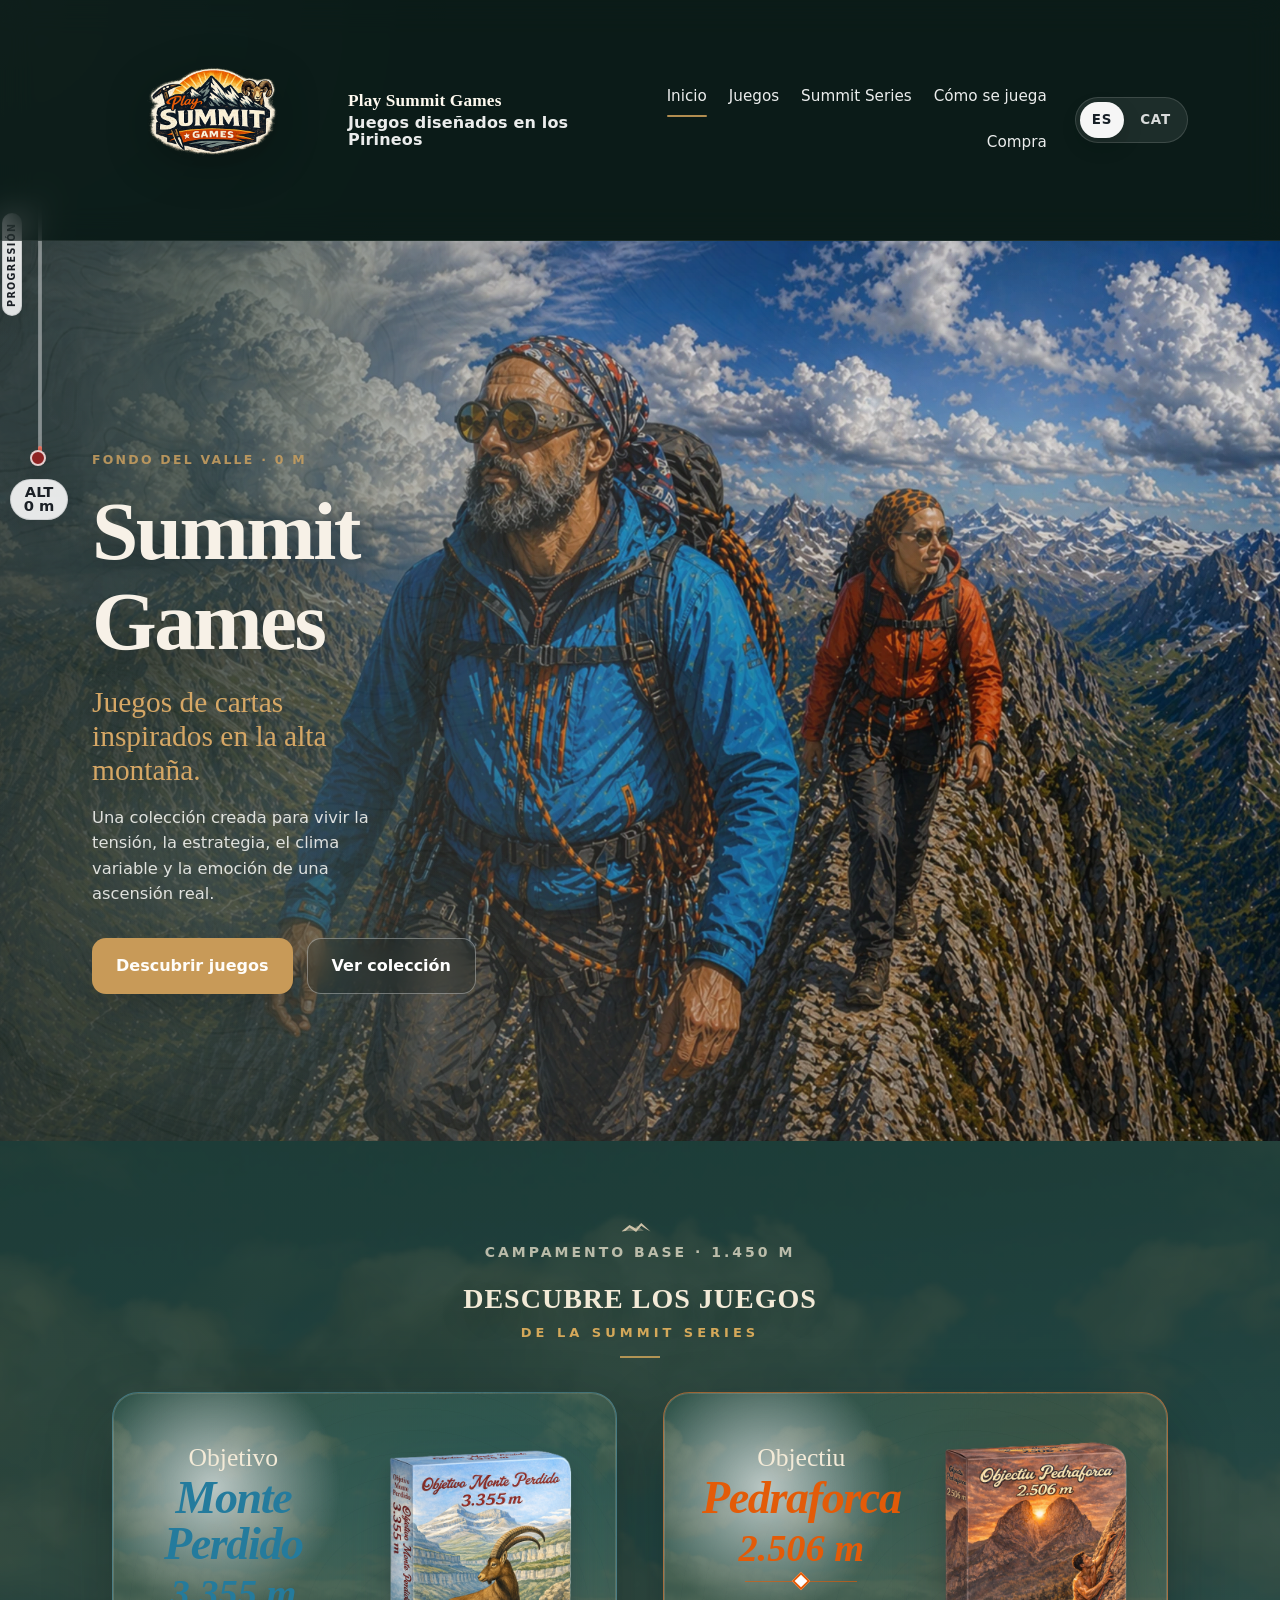
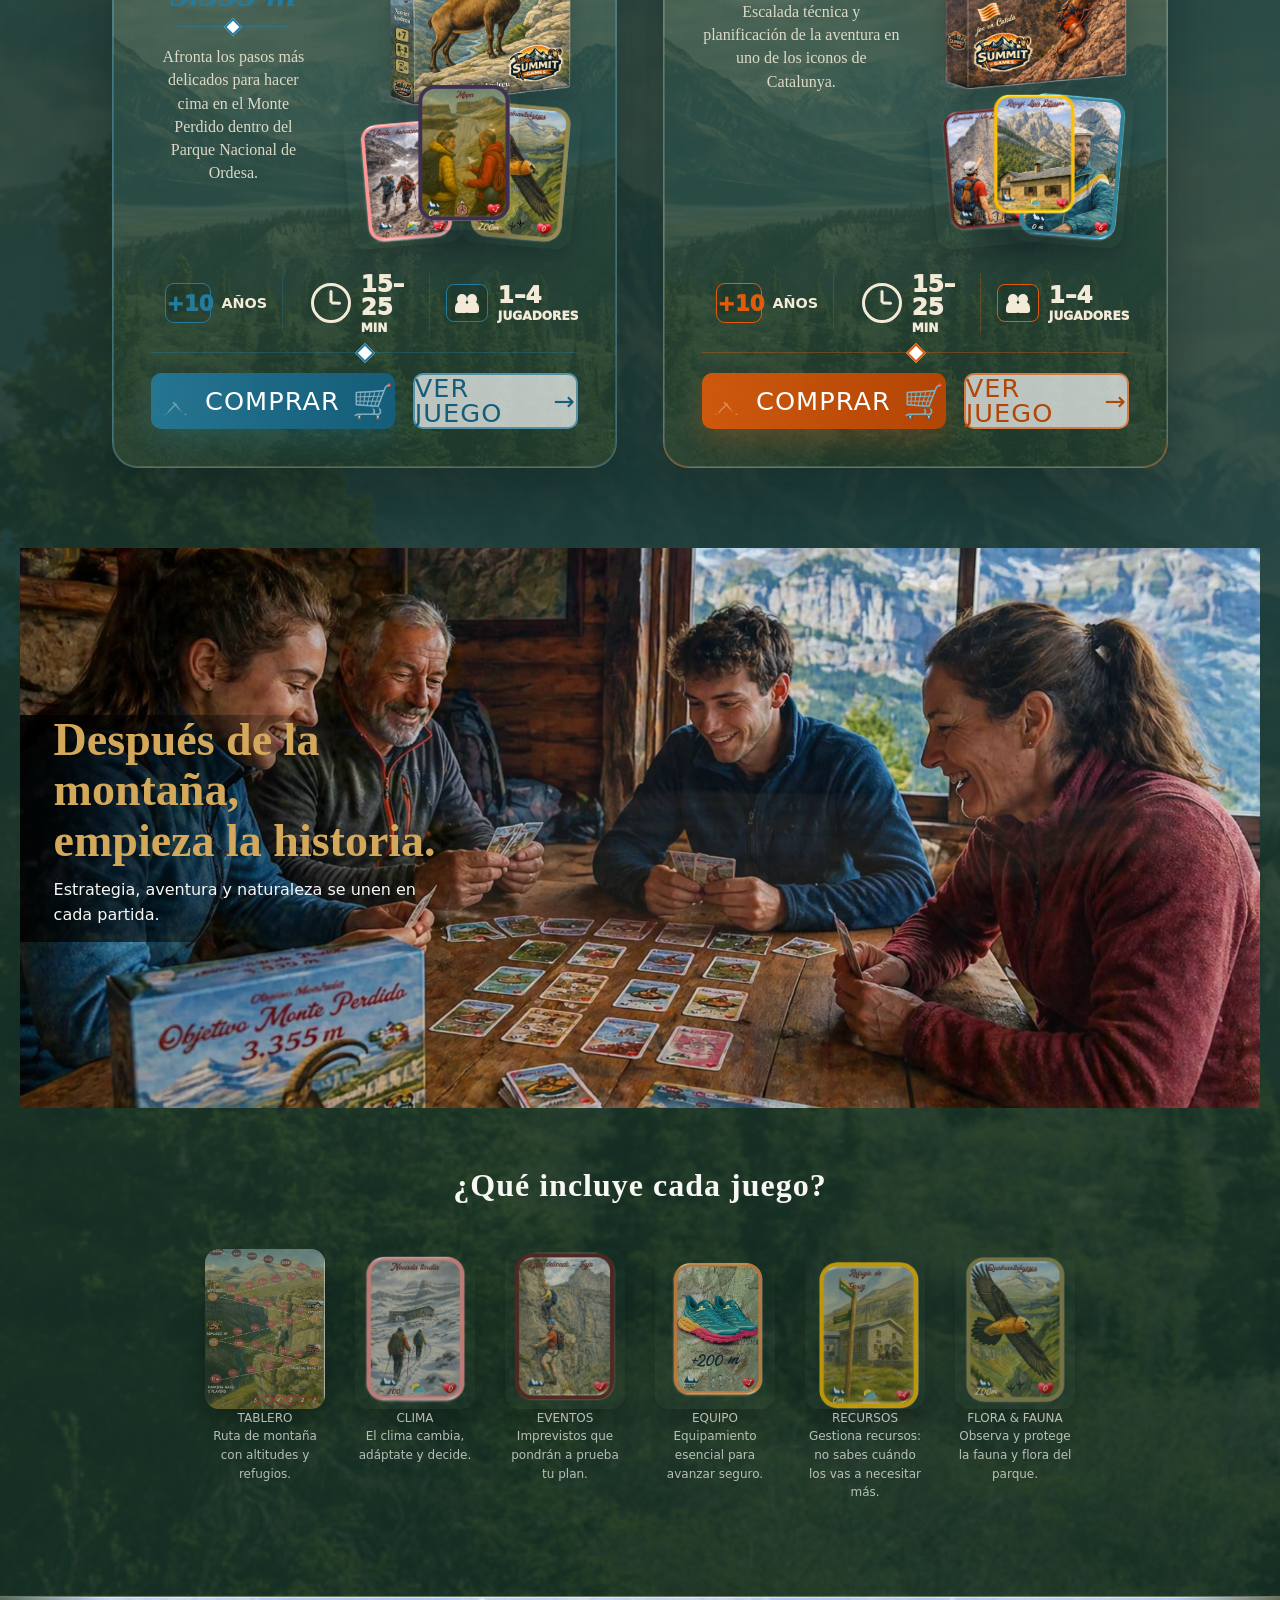
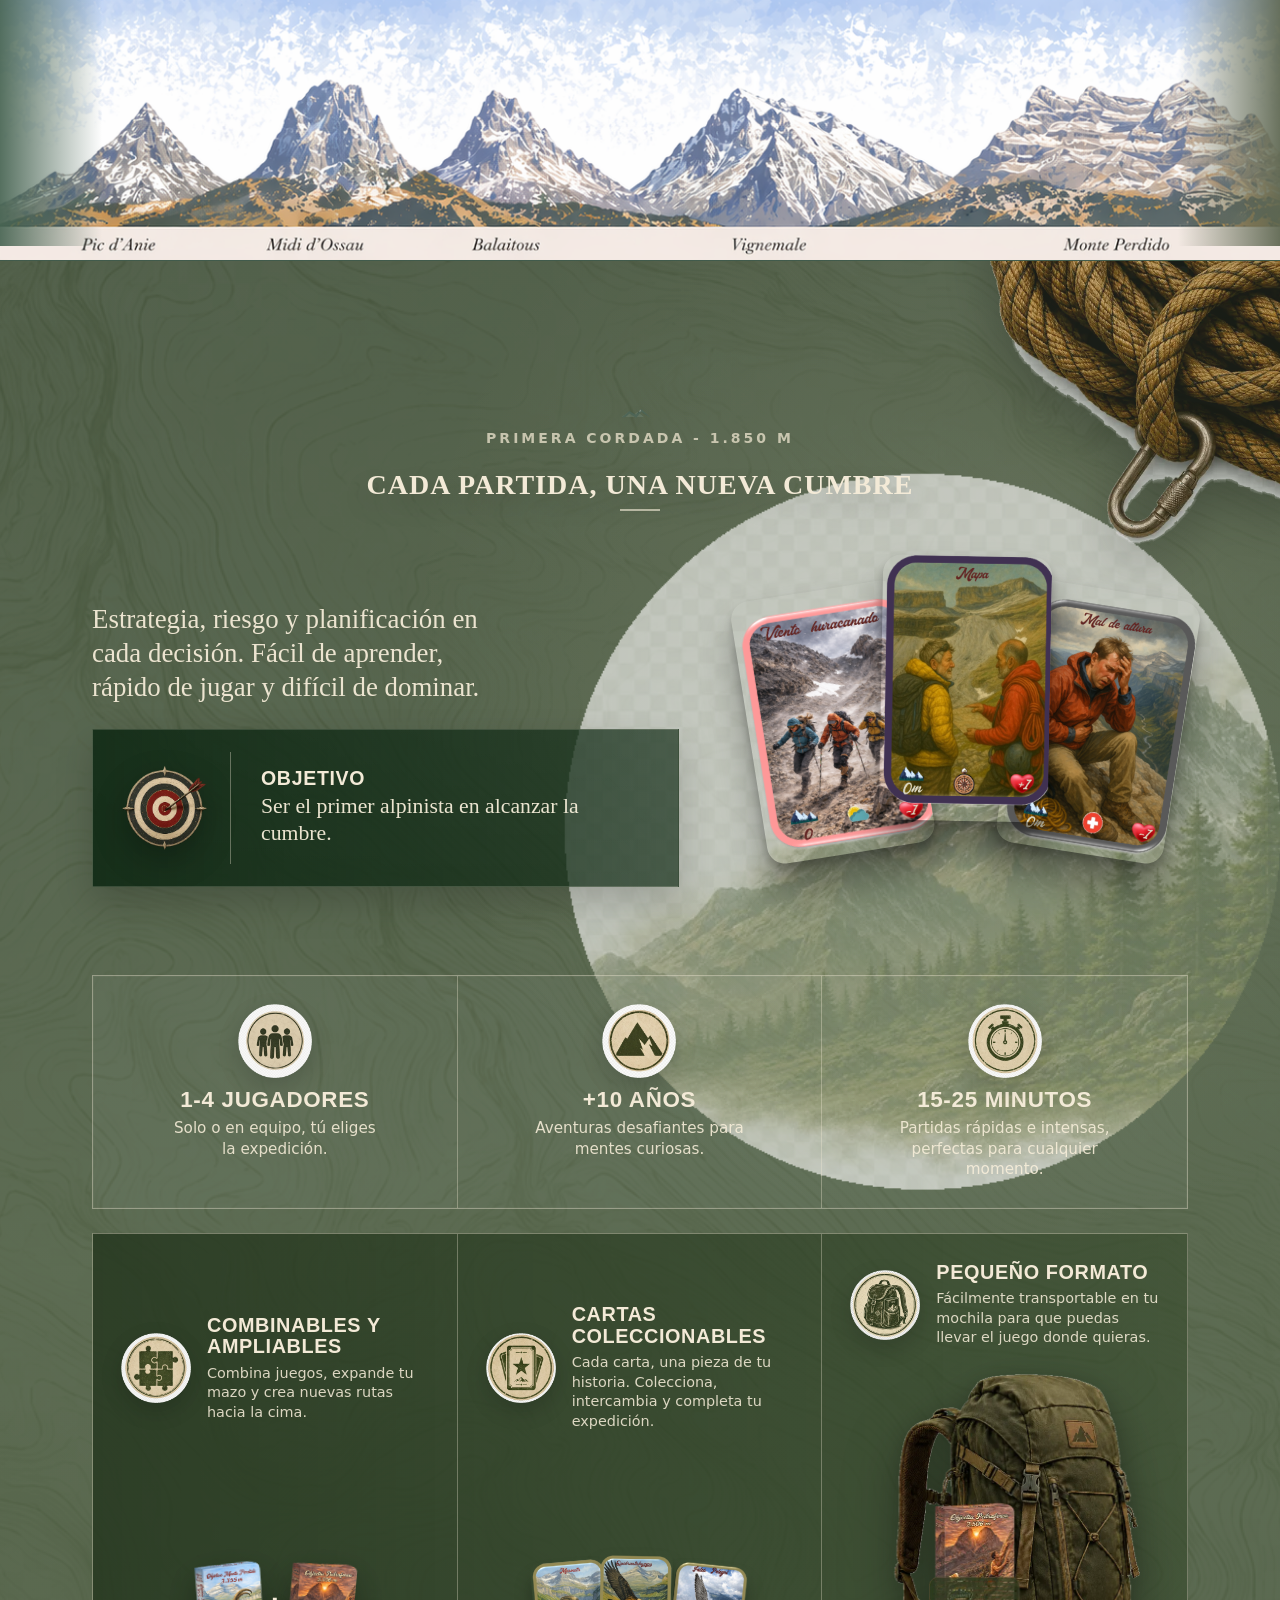
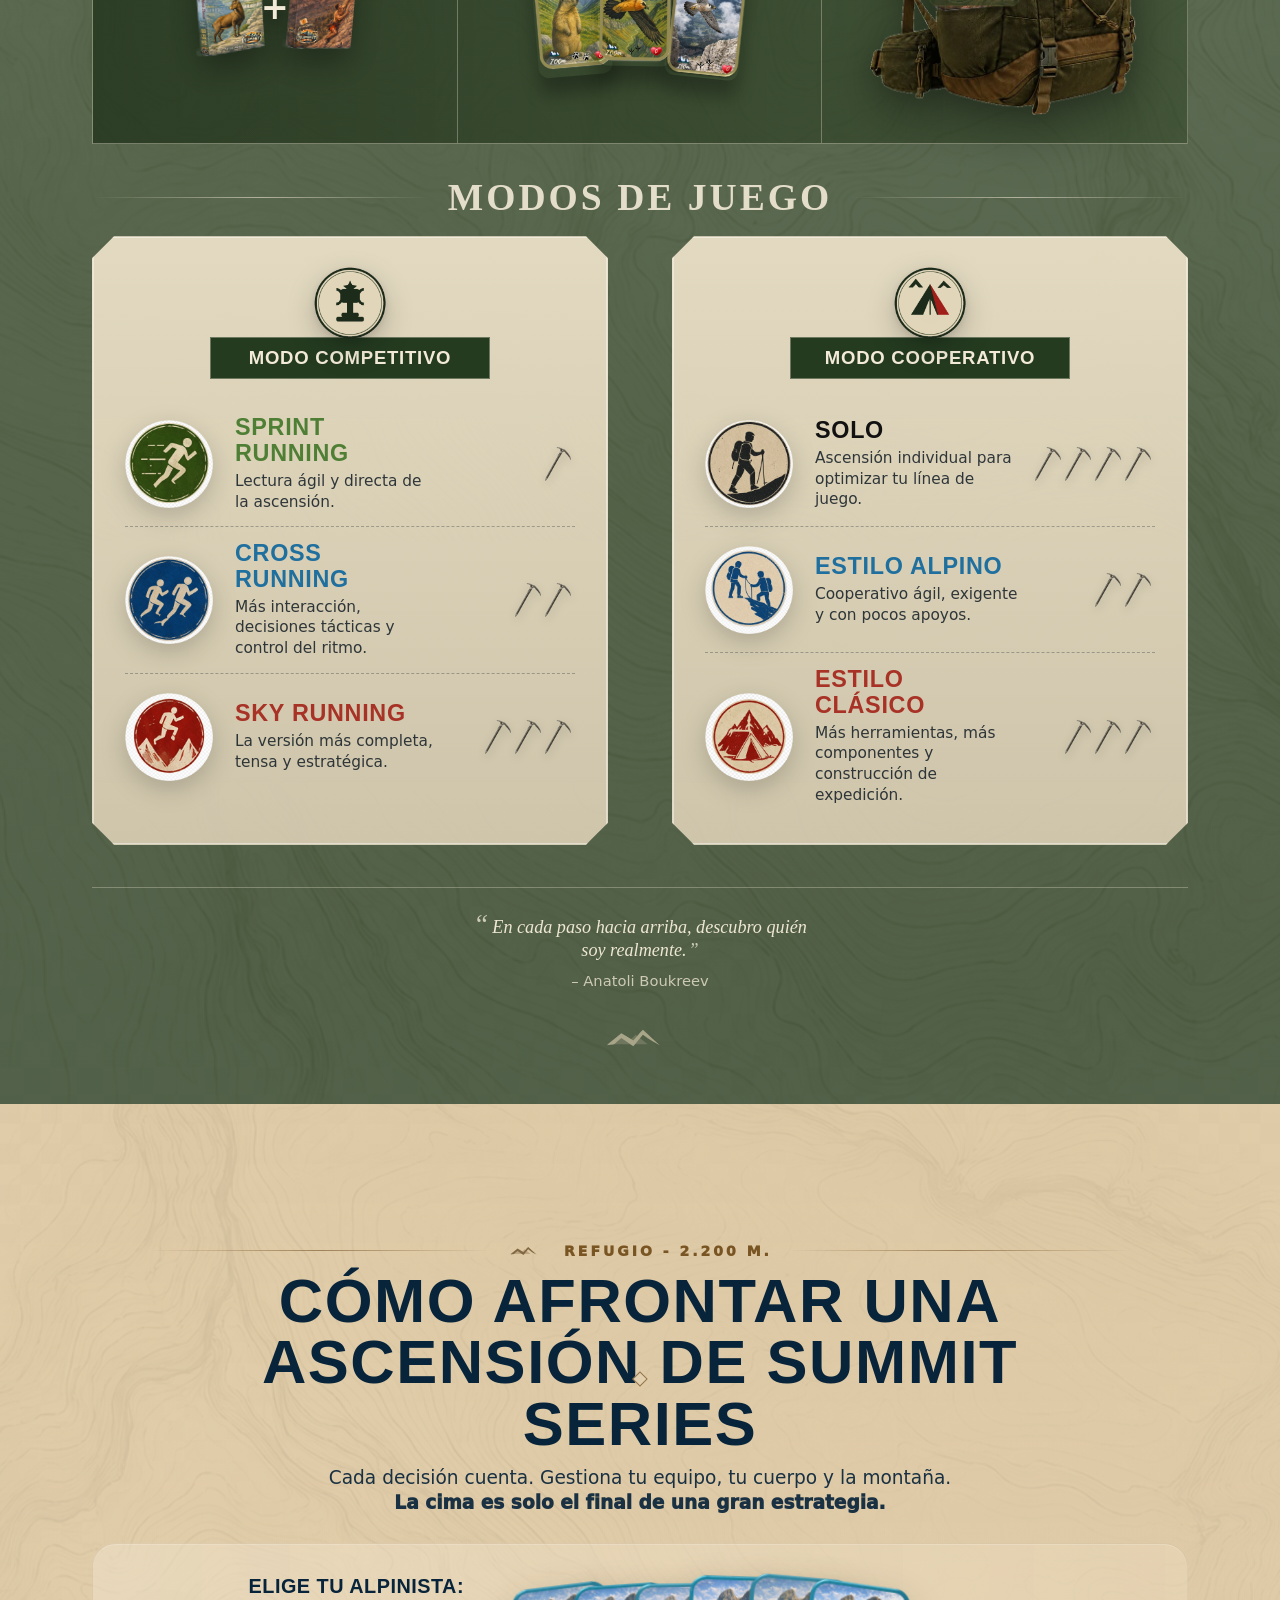
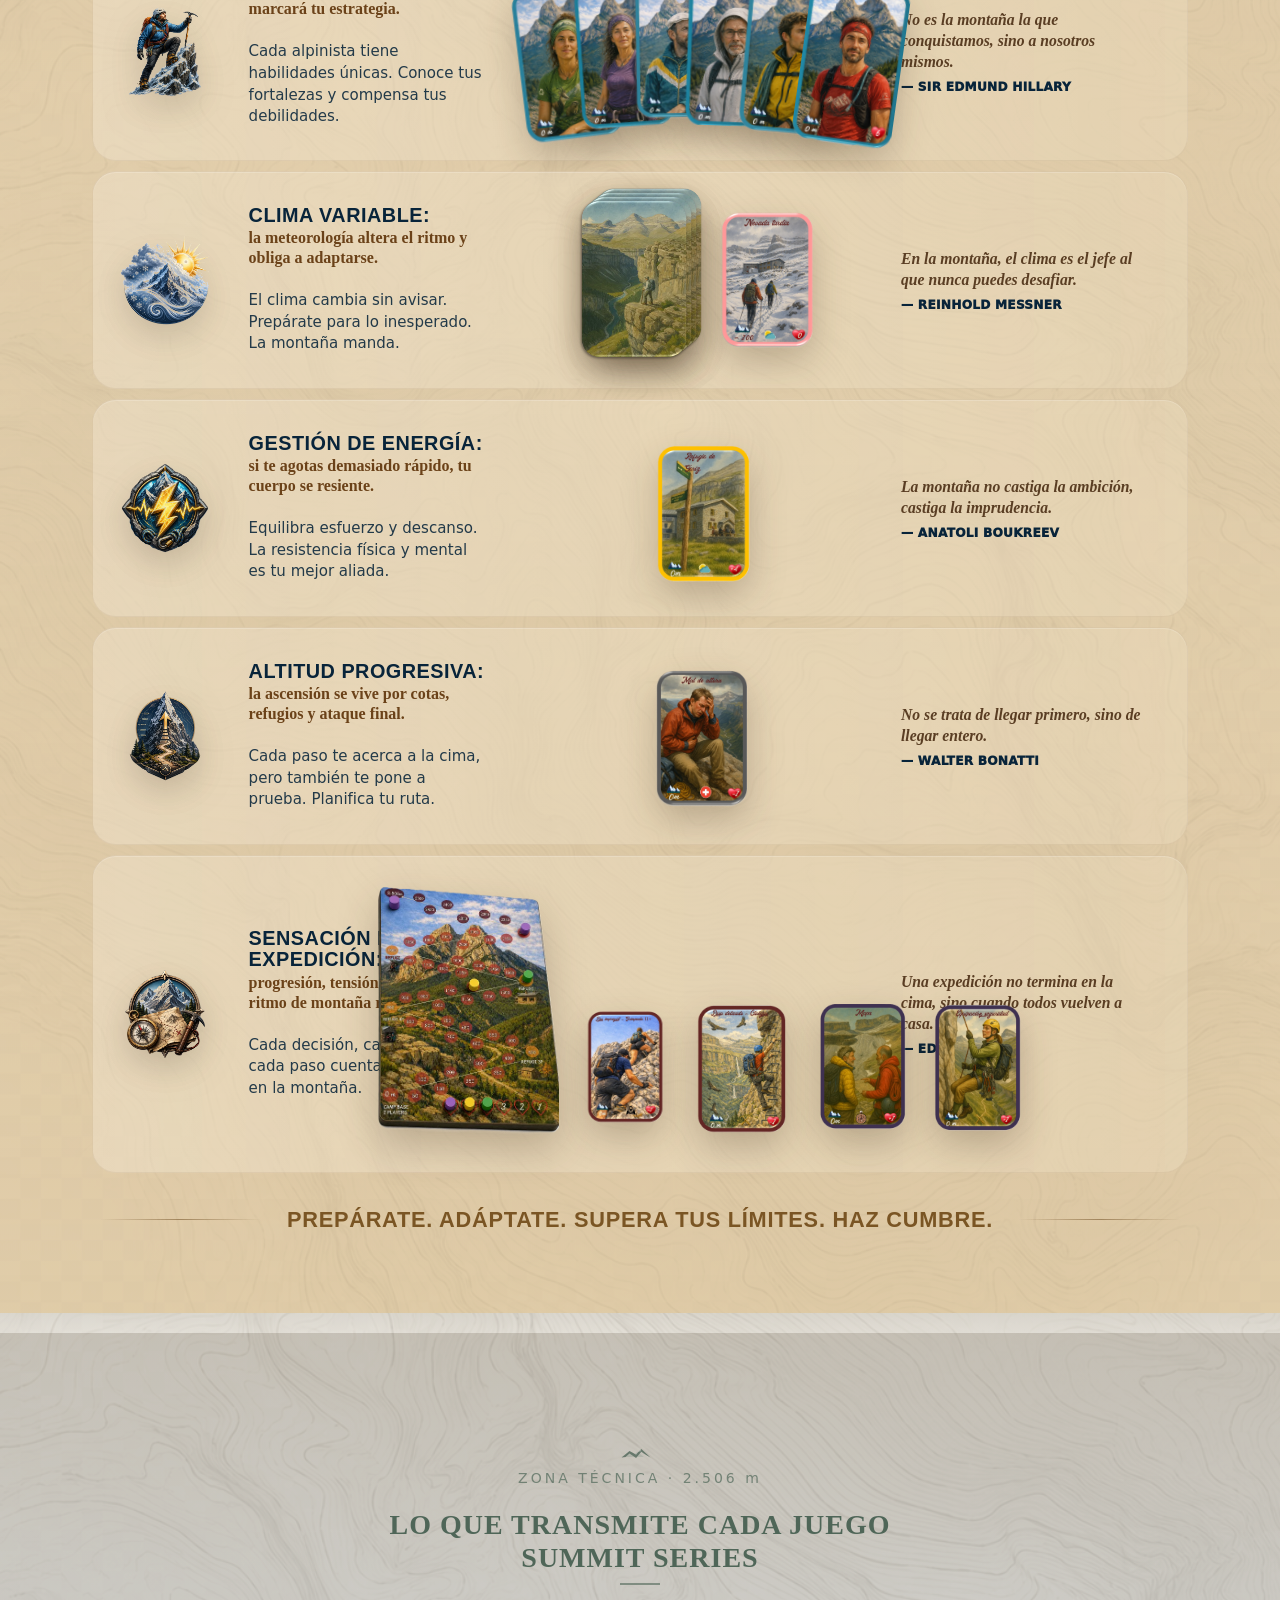
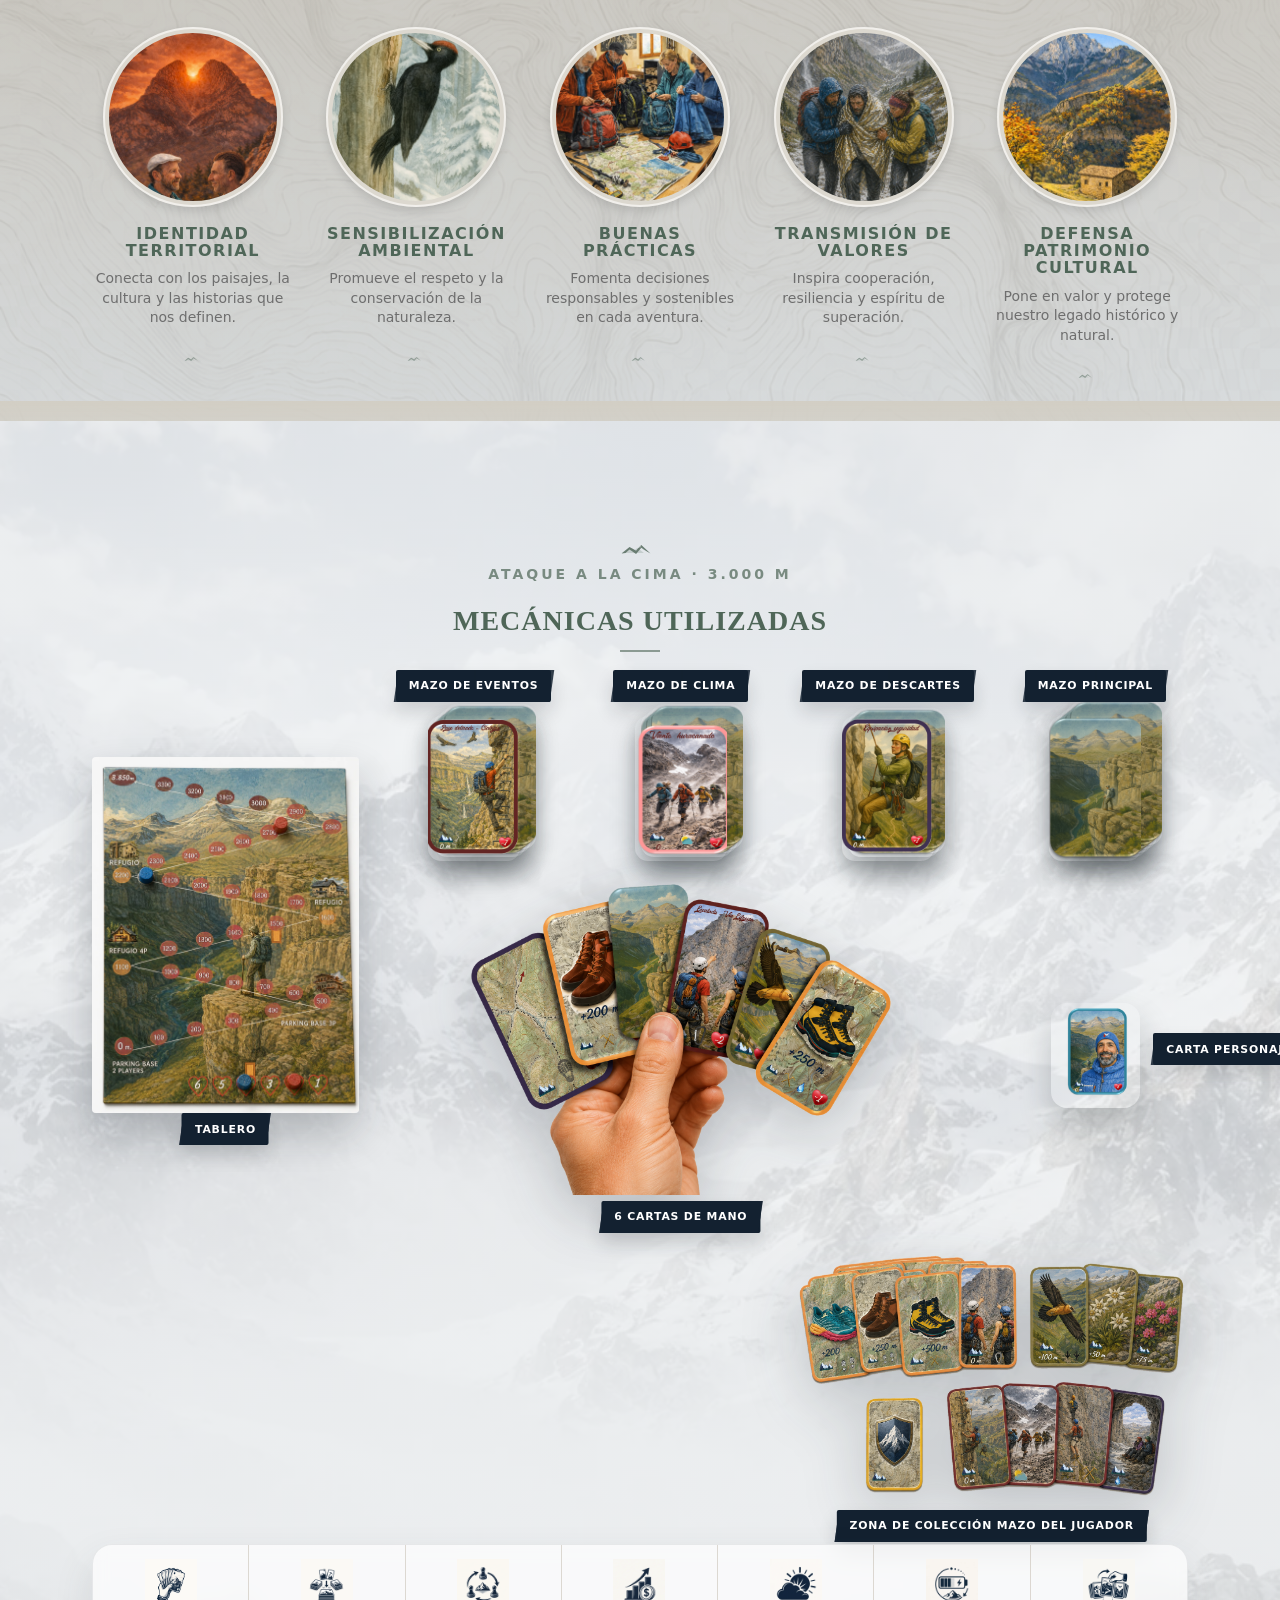
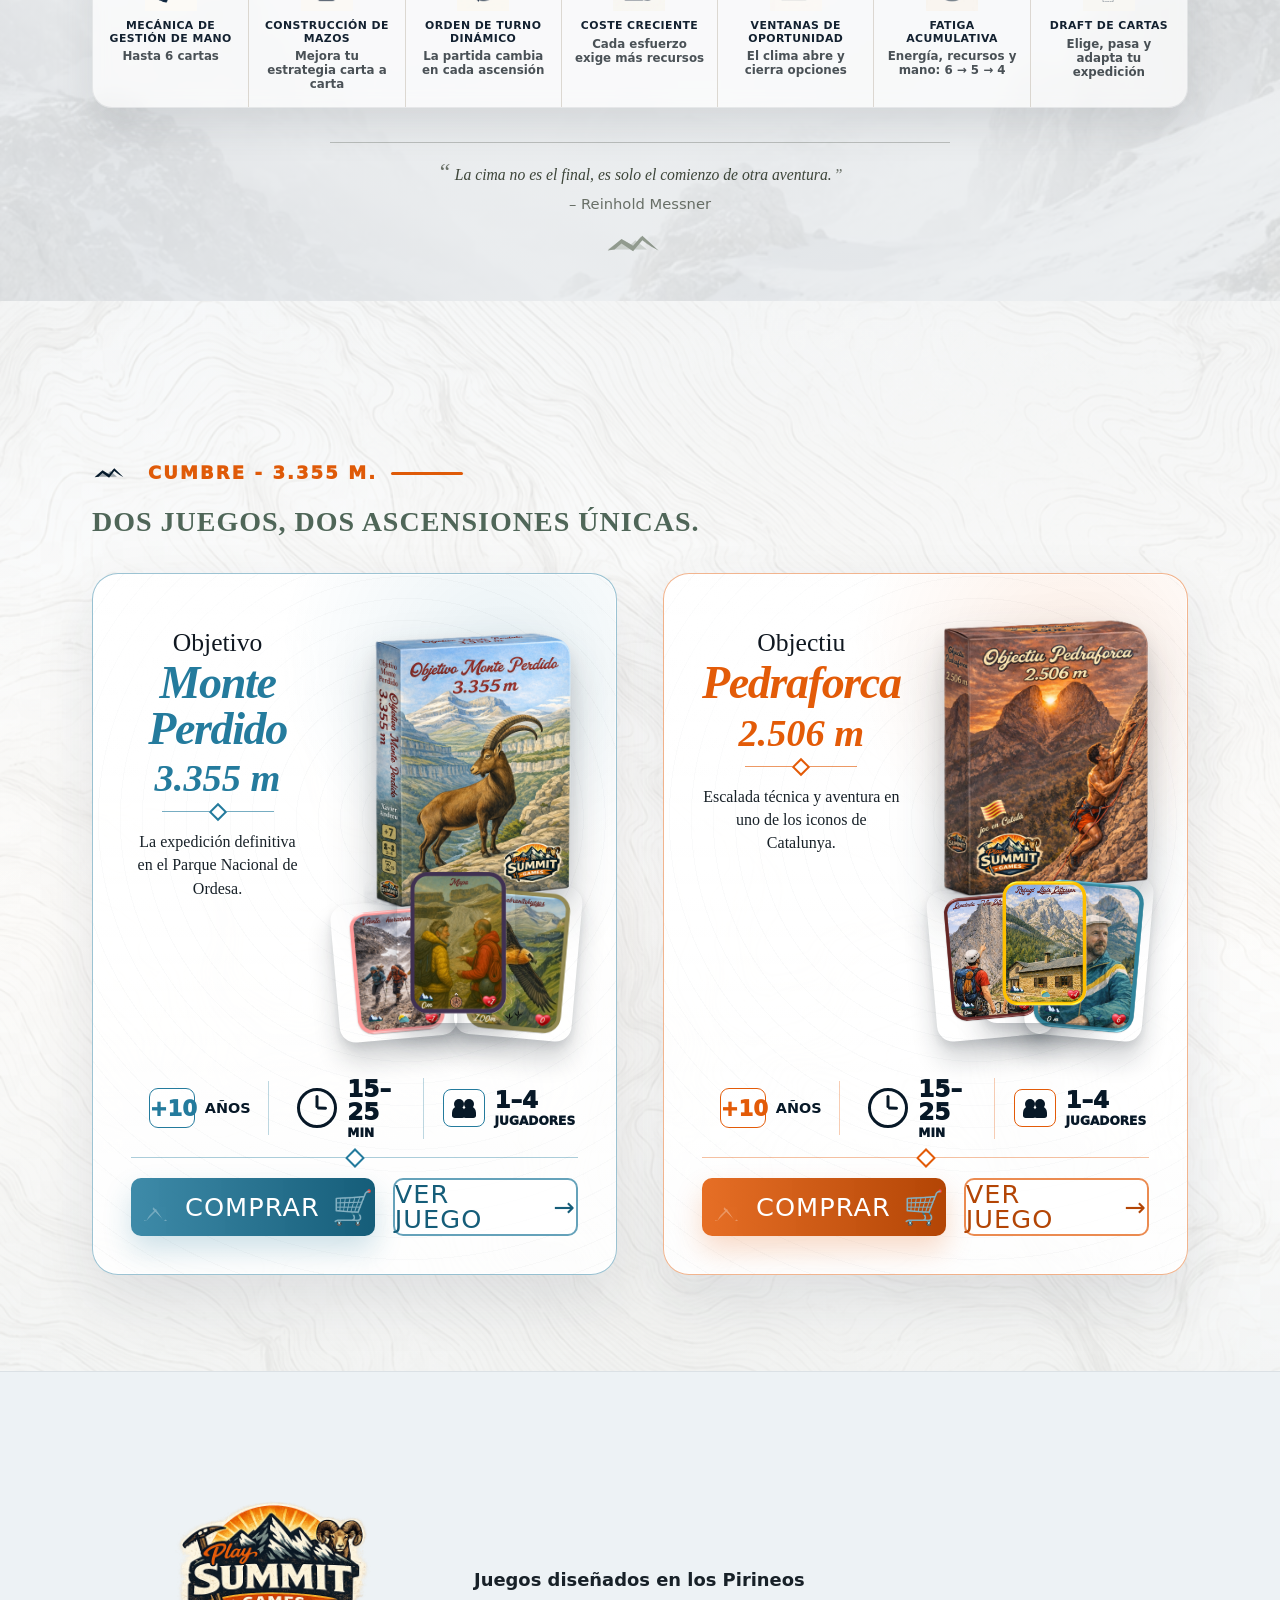
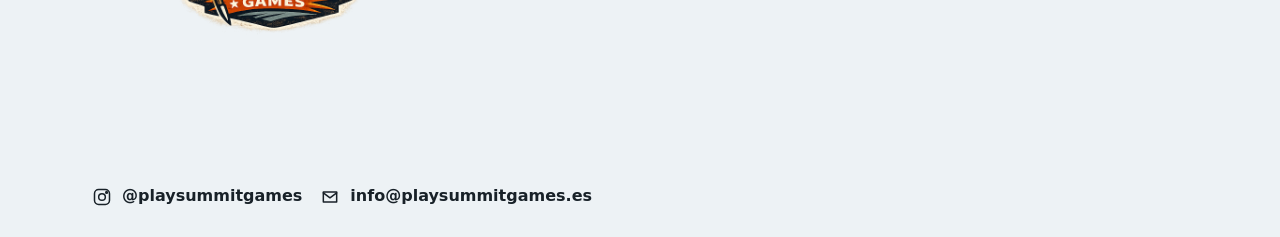
==== index.html @ 9eb86641 "Remove Summit experience call-to-action link Removed call-to-action link for Summit experience." ====
<!DOCTYPE html>
<html lang="es">
<head>
  <meta charset="UTF-8" />
  <meta name="viewport" content="width=device-width, initial-scale=1.0" />
  <title>Play Summit Games | Juegos diseñados en los Pirineos</title>
  <meta name="description" content="Summit Series: juegos de cartas inspirados en la alta montaña. Descubre Objetivo Monte Perdido 3.355 y Objectiu Pedraforca 2.506." />
  <link rel="stylesheet" href="styles.css" />
</head>
<body data-page="index">
  <aside class="altitude-ruler">
    <div class="altitude-ruler-inner">
      <div class="ruler-title" data-i18n="ruler.title">PROGRESIÓN</div>
      <div class="ruler-track"></div>
      <div class="ruler-fill"></div>
      <div class="ruler-dot"></div>
      <div class="altitude-current">
        <div class="altitude-current-value">ALT 0 m</div>
      </div>

      <a href="#inicio" class="altitude-stop active" data-target="inicio" data-bearing="0"><span class="altitude-stop-meter">0 m</span></a>
      <a href="#productos" class="altitude-stop" data-target="productos" data-bearing="34"><span class="altitude-stop-meter">1.450 m</span></a>
      <a href="#caracteristicas" class="altitude-stop" data-target="caracteristicas" data-bearing="72"><span class="altitude-stop-meter">1.850 m</span></a>
      <a href="#modos" class="altitude-stop" data-target="modos" data-bearing="118"><span class="altitude-stop-meter">2.200 m</span></a>
      <a href="#valores" class="altitude-stop" data-target="valores" data-bearing="168"><span class="altitude-stop-meter">2.506 m</span></a>
      <a href="#reglas" class="altitude-stop" data-target="reglas" data-bearing="225"><span class="altitude-stop-meter">3.000 m</span></a>
      <a href="#compra" class="altitude-stop" data-target="compra" data-bearing="270"><span class="altitude-stop-meter">3.355 m</span></a>
    </div>
  </aside>

  <header class="site-header">
    <div class="container header-inner">
      <a href="index.html" class="brand brand-editorial">
        <img src="assets/logo-play-summit-games.png" alt="Play Summit Games" class="brand-logo" />
        <div class="brand-copy">
          <div class="brand-title">Play Summit Games</div>
          <div class="brand-subtitle" data-i18n="brand.subtitle">Juegos diseñados en los Pirineos</div>
        </div>
      </a>

      <nav class="main-nav">
        <a href="#inicio" data-i18n="nav.home">Inicio</a>
        <a href="#productos" data-i18n="nav.games">Juegos</a>
        <a href="#caracteristicas" data-i18n="nav.series">Summit Series</a>
        <a href="#reglas" data-i18n="nav.how">Cómo se juega</a>
        <a href="#compra" data-i18n="nav.buy">Compra</a>
      </nav>

      <div class="language-switch" aria-label="Selector de idioma">
        <button type="button" class="lang-switch-button active" data-lang="es" aria-pressed="true"><span data-i18n="lang.es">ES</span></button>
        <button type="button" class="lang-switch-button" data-lang="cat" aria-pressed="false"><span data-i18n="lang.cat">CAT</span></button>
      </div>
    </div>
  </header>

  <main>
    <section id="inicio" class="section section-hero section-hero-editorial" data-section>
      <div class="hero-bg-media" aria-hidden="true">
        <img
          src="assets/juego-cartas-alpinistas-pirineos.webp"
          alt=""
          class="hero-bg-image"
        />
      </div>

      <div class="hero-left-panel hero-left-panel-soft" aria-hidden="true"></div>
      <div class="hero-right-vignette" aria-hidden="true"></div>

      <div class="section-texture topo-lines hero-topo-lines"></div>
      <div class="section-texture summit-glow"></div>

      <div class="container section-inner hero-grid hero-grid-editorial">
        <div class="hero-copy">
          <p class="section-kicker" data-i18n="hero.kicker">Fondo del valle · 0 m</p>
          <h1 data-i18n="hero.title">Summit Games</h1>
          <p class="hero-lead" data-i18n="hero.lead">Juegos de cartas inspirados en la alta montaña.</p>
          <p class="hero-text" data-i18n="hero.text">Una colección creada para vivir la tensión, la estrategia, el clima variable y la emoción de una ascensión real.</p>

          <div class="button-row hero-button-row">
            <a href="#productos" class="button button-primary" data-i18n="hero.cta1">Descubrir juegos</a>
            <a href="#caracteristicas" class="button button-secondary" data-i18n="hero.cta2">Ver colección</a>
          </div>
        </div>

      <div class="hero-stage hero-stage-clean"></div>
      </div>
    </section>

    <!-- SECTION 2 -->
<section class="section-products" id="productos" data-section>

  <div class="section-texture mountain-texture"></div>

      <!-- HEADER + PRODUCTOS -->
  <div class="container section-inner s2-products-inner">

    <header class="s2-header">
      <div class="s2-title-wrapper">
        <img src="assets/icon-montana.svg" alt="" class="s2-icon">

        <div class="kicker-top" data-i18n="products.kicker">
          CAMPAMENTO BASE · 1.450 m
        </div>

        <h2 class="s2-main-title" data-i18n="products.title">
          DESCUBRE LOS JUEGOS
        </h2>

        <div class="subtitle" data-i18n="products.subtitle">
          DE LA SUMMIT SERIES
        </div>

        <div class="divider"></div>
      </div>
    </header>

    <div class="s7-games-grid s2-games-grid">

      <!-- MONTE PERDIDO -->
      <article class="s7-game-card s7-game-card-monte s2-game-card">
        <div class="s7-panel-grid">

          <div class="s7-game-copy">
            <p class="s7-game-prefix" data-i18n="products.mp.prefix">Objetivo</p>
            <h3 class="s7-game-name" data-i18n="products.mp.name">Monte Perdido</h3>
            <p class="s7-game-alt" data-i18n="products.mp.alt">3.355 m</p>
            <div class="s7-title-divider"></div>
            <p class="s7-game-text" data-i18n="products.mp.text">
              Afronta els passos més delicats per fer cim al Mont Perdut dins el Parc Nacional d'Ordesa.
            </p>
          </div>

          <div class="s7-product-stage s7-product-stage-monte">
            <img
              src="assets/Juego_mesa_Monte_Perdido.png"
              alt="Caja Objetivo Monte Perdido 3.355 m"
              class="s7-box-image s7-box-image-monte"
            >

            <div class="s7-card-fan s7-card-fan-monte" aria-label="Cartas de Objetivo Monte Perdido">
              <img
                src="assets/Carta_Objectivo_M.Perdido_Clima2.png"
                alt="Carta Viento huracanado"
                class="s7-sample-card s7-card-1"
              >
              <img
                src="assets/Carta_juego_de_mesa_Mapa.png"
                alt="Carta Mapa"
                class="s7-sample-card s7-card-2"
              >
              <img
                src="assets/Carta_juego_de_mesa_Quebrantahuesos.png"
                alt="Carta Quebrantahuesos"
                class="s7-sample-card s7-card-3"
              >
            </div>
          </div>

        </div>

        <div class="s7-features">
          <div class="s7-feature">
            <span class="s7-age-box">+10</span>
            <span data-i18n="buy.common.age">AÑOS</span>
          </div>

          <div class="s7-feature">
            <span class="s7-clock-icon" aria-hidden="true"></span>
            <span>
              <strong data-i18n="buy.common.timeMain">15–25</strong>
              <small data-i18n="buy.common.timeSub">MIN</small>
            </span>
          </div>

          <div class="s7-feature">
            <span class="s7-players-icon" aria-hidden="true">
              <span></span><span></span>
            </span>
            <span>
              <strong data-i18n="buy.common.playersMain">1–4</strong>
              <small data-i18n="buy.common.playersSub">JUGADORES</small>
            </span>
          </div>
        </div>

        <div class="s7-button-divider"></div>

        <div class="s7-actions">
          <a href="objetivo-monte-perdido.html#comprar" class="s7-button s7-button-primary">
            <span data-i18n="buy.cta.buy">COMPRAR</span>
            <span class="s7-cart-icon" aria-hidden="true">🛒</span>
          </a>

          <a href="objetivo-monte-perdido.html" class="s7-button s7-button-secondary">
            <span data-i18n="buy.cta.view">VER JUEGO</span>
            <span aria-hidden="true">→</span>
          </a>
        </div>
      </article>

      <!-- PEDRAFORCA -->
      <article class="s7-game-card s7-game-card-pedra s2-game-card">
        <div class="s7-panel-grid">

          <div class="s7-game-copy">
            <p class="s7-game-prefix" data-i18n="products.pf.prefix">Objectiu</p>
            <h3 class="s7-game-name" data-i18n="products.pf.name">Pedraforca</h3>
            <p class="s7-game-alt" data-i18n="products.pf.alt">2.506 m</p>
            <div class="s7-title-divider"></div>
            <p class="s7-game-text" data-i18n="products.pf.text">
              Escalada tècnica i planificació de l'aventura en una de les icones de Catalunya.
            </p>
          </div>

          <div class="s7-product-stage s7-product-stage-pedra">
            <img
              src="assets/Joc_Taula_Pedraforca.png"
              alt="Caja Objectiu Pedraforca 2.506 m"
              class="s7-box-image s7-box-image-pedra"
            >

            <div class="s7-card-fan s7-card-fan-pedra" aria-label="Cartas de Objectiu Pedraforca">
              <img
                src="assets/Carta_joc_de_taula_Canal.png"
                alt="Carta Escalada - Via Estasen"
                class="s7-sample-card s7-card-1"
              >
              <img
                src="assets/Carta_joc_de_taula_Refugi_Estassen.png"
                alt="Carta Refugi Lluís Estasen"
                class="s7-sample-card s7-card-2"
              >
              <img
                src="assets/Carta_joc_de_taula_Alpinista.png"
                alt="Carta alpinista experto"
                class="s7-sample-card s7-card-3"
              >
            </div>
          </div>

        </div>

        <div class="s7-features">
          <div class="s7-feature">
            <span class="s7-age-box">+10</span>
            <span data-i18n="buy.common.age">ANYS</span>
          </div>

          <div class="s7-feature">
            <span class="s7-clock-icon" aria-hidden="true"></span>
            <span>
              <strong data-i18n="buy.common.timeMain">15–25</strong>
              <small data-i18n="buy.common.timeSub">MIN</small>
            </span>
          </div>

          <div class="s7-feature">
            <span class="s7-players-icon" aria-hidden="true">
              <span></span><span></span>
            </span>
            <span>
              <strong data-i18n="buy.common.playersMain">1–4</strong>
              <small data-i18n="buy.common.playersSub">JUGADORS</small>
            </span>
          </div>
        </div>

        <div class="s7-button-divider"></div>

        <div class="s7-actions">
          <a href="objectiu-pedraforca.html#comprar" class="s7-button s7-button-primary">
            <span data-i18n="buy.cta.buy">COMPRAR</span>
            <span class="s7-cart-icon" aria-hidden="true">🛒</span>
          </a>

          <a href="objectiu-pedraforca.html" class="s7-button s7-button-secondary">
            <span data-i18n="buy.cta.view">VEURE JOC</span>
            <span aria-hidden="true">→</span>
          </a>
        </div>
      </article>

    </div>
  </div>
  
  <!-- BLOQUE INMERSIVO -->
  <div class="immersive-block">
    <div class="immersive-overlay">
      <div class="immersive-text">
        <h3>
  <span data-i18n="products.immersive.title.before">Después de la montaña,</span><br>
  <span data-i18n="products.immersive.title.after">empieza la historia.</span>
</h3>
<p data-i18n="products.immersive.text">Estrategia, aventura y naturaleza se unen en cada partida.</p>
      </div>
    </div>
  </div>
    
  <!-- CONTENIDOS -->
  <div class="container">
    <div class="content-section">
      <h3 data-i18n="products.includes.title">¿Qué incluye cada juego?</h3>

      <div class="content-grid">
        <div class="content-item">
          <img src="assets/Tablero_juego_mesa_Ordesa.png">
          <span data-i18n="products.includes.board.title">TABLERO</span>
<p data-i18n="products.includes.board.text">Ruta de montaña con altitudes y refugios.</p>
        </div>

               <div class="content-item">
          <img src="assets/Juego_de_cartas_Clima_Ordesa.png">
          <span data-i18n="products.includes.weather.title">CLIMA</span>
<p data-i18n="products.includes.weather.text">El clima cambia, adáptate y decide.</p>
        </div>

        <div class="content-item">
          <img src="assets/Carta_juego_de_mesa_Faja_Ordesa.png">
          <span data-i18n="products.includes.events.title">EVENTOS</span>
<p data-i18n="products.includes.events.text">Imprevistos que pondrán a prueba tu plan.</p>
        </div>

        <div class="content-item">
          <img src="assets/Carta_joc_de_cartes_Running.png">
         <span data-i18n="products.includes.equipment.title">EQUIPO</span>
<p data-i18n="products.includes.equipment.text">Equipamiento esencial para avanzar seguro.</p>
        </div>

        <div class="content-item">
          <img src="assets/Carta_juego_de_mesa_Refugio_Goriz.png">
         <span data-i18n="products.includes.resources.title">RECURSOS</span>
<p data-i18n="products.includes.resources.text">Gestiona recursos: no sabes cuándo los vas a necesitar más.</p>
        </div>

        <div class="content-item">
          <img src="assets/quebrantahuesos.png">
       <span data-i18n="products.includes.nature.title">FLORA & FAUNA</span>
<p data-i18n="products.includes.nature.text">Observa y protege la fauna y flora del parque.</p>
        </div>

      </div>
    </div>
  </div>

</section>

   <!/--Section Banda montañas--/>
    
    <section class="summit-panorama-band" data-i18n-aria="panorama.aria" aria-label="Panorámica de cumbres Summit Series">
      <div class="summit-panorama-scroll" id="summitPanoramaScroll">
        <div class="summit-panorama-item">
          <img src="assets/Pirineus.v1.png" alt="" class="summit-panorama-image" />

          <a
            href="objetivo-monte-perdido.html"
            class="summit-panorama-hotspot hotspot-monte"
           data-i18n-aria="panorama.monte.aria"
aria-label="Ir a la landing de Objetivo Monte Perdido 3.355">
          </a>

          <a
            href="objectiu-pedraforca.html"
            class="summit-panorama-hotspot hotspot-pedra"
         data-i18n-aria="panorama.pedra.aria"
aria-label="Ir a la landing de Objectiu Pedraforca 2.506">
          </a>
        </div>
      </div>
    </section>


    
  <!-- SECCIÓN 3 · PRIMERA CORDADA -->
<section id="caracteristicas" class="section section-series seccion-3" data-section data-altitude="1850">
  <div class="section-texture topo-lines"></div>

  <div class="s3-bg-mountains" aria-hidden="true"></div>
  <div class="s3-rope-corner" aria-hidden="true"></div>

  <div class="container section-inner s3-inner">

    <!-- HEADER estilo sección 3 -->
    <div class="s3-header">
      <div class="s3-title-wrapper">
        <img src="assets/icon-montana.svg" class="s3-icon" alt="">

        <div class="kicker-top" data-i18n="features.kicker">
          PRIMERA CORDADA - 1.850 m
        </div>

        <h2 class="s3-main-title" data-i18n="features.title">
          CADA PARTIDA, UNA NUEVA CUMBRE
        </h2>

        <div class="divider"></div>
      </div>
    </div>

    <!-- BLOQUE SUPERIOR -->
    <div class="s3-hero-grid">

      <div class="s3-hero-copy s3-reveal">
        <p class="s3-lead" data-i18n="features.intro">
          Estrategia, riesgo y planificación en cada decisión. Fácil de aprender, rápido de jugar y difícil de dominar.
        </p>

        <div class="s3-objective-box">
  <div class="s3-objective-icon">
    <img src="assets/s3-icon-target.webp" alt="">
  </div>

  <div class="s3-objective-copy">
    <h3 data-i18n="features.objective.title">OBJETIVO</h3>
    <p data-i18n="features.objective.text">
      Ser el primer alpinista en alcanzar la cumbre.
    </p>
  </div>
</div>
</div>
      <div class="s3-card-fan s3-reveal" aria-label="Cartas de clima, equipo y lesión">
        <img src="assets/Carta_Objectivo_M.Perdido_Clima2.png" alt="Carta Viento huracanado" class="s3-main-card s3-card-a">
        <img src="assets/Carta_juego_de_mesa_Mapa.png" alt="Carta Mapa" class="s3-main-card s3-card-b">
        <img src="assets/Carta_mal_de_altura.png" alt="Carta Mal de altura" class="s3-main-card s3-card-c">
      </div>

    </div>

    <!-- BANDA DE INFORMACIÓN -->
    <div class="s3-info-band s3-reveal">
      <article class="s3-info-item">
        <img src="assets/s3-icon-players.webp" alt="">
        <h3 data-i18n="features.info.players.title">1-4 JUGADORES</h3>
        <p data-i18n="features.info.players.text">Solo o en equipo, tú eliges la expedición.</p>
      </article>

      <article class="s3-info-item">
        <img src="assets/s3-icon-age.webp" alt="">
        <h3 data-i18n="features.info.age.title">+10 AÑOS</h3>
        <p data-i18n="features.info.age.text">Aventuras desafiantes para mentes curiosas.</p>
      </article>

      <article class="s3-info-item">
        <img src="assets/s3-icon-clock.webp" alt="">
        <h3 data-i18n="features.info.time.title">15-25 MINUTOS</h3>
        <p data-i18n="features.info.time.text">Partidas rápidas e intensas, perfectas para cualquier momento.</p>
      </article>
    </div>

    <!-- BANDA COMBINABLES / COLECCIONABLES -->
    <div class="s3-expand-band s3-reveal">

  <article class="s3-expand-item s3-expand-combo">
    <div class="s3-expand-icon">
      <img src="assets/s3-icon-puzzle.webp" alt="">
    </div>

    <div class="s3-expand-copy">
      <h3 data-i18n="features.expand.combo.title">COMBINABLES Y AMPLIABLES</h3>
      <p data-i18n="features.expand.combo.text">
        Combina juegos, expande tu mazo y crea nuevas rutas hacia la cima.
      </p>
    </div>

    <div class="s3-box-combo">
      <img src="assets/Juego_mesa_Monte_Perdido.png" alt="Caja Objetivo Monte Perdido">
      <span class="s3-plus">+</span>
      <img src="assets/Joc_Taula_Pedraforca.png" alt="Caja Objectiu Pedraforca">
    </div>
  </article>

  <article class="s3-expand-item s3-expand-collectible">
    <div class="s3-expand-icon">
      <img src="assets/s3-icon-collectible.webp" alt="">
    </div>

    <div class="s3-expand-copy">
      <h3 data-i18n="features.expand.cards.title">CARTAS COLECCIONABLES</h3>
      <p data-i18n="features.expand.cards.text">
        Cada carta, una pieza de tu historia. Colecciona, intercambia y completa tu expedición.
      </p>
    </div>

    <div class="s3-collectible-cards">
     <img src="assets/Carta_Marmota.png" alt="Carta Marmota" class="s3-collect-card s3-collect-a">
          <img src="assets/quebrantahuesos.png" alt="Carta Quebrantahuesos" class="s3-collect-card s3-collect-b">
          <img src="assets/Carta_Falco_Pelegri.png" alt="Carta Falcó Pelegrí" class="s3-collect-card s3-collect-c">
    </div>
  </article>

  <article class="s3-expand-item s3-expand-small">
    <div class="s3-expand-icon">
      <img src="assets/s3-icon-small-format.webp" alt="">
    </div>

    <div class="s3-expand-copy">
      <h3 data-i18n="features.expand.small.title">PEQUEÑO FORMATO</h3>
      <p data-i18n="features.expand.small.text">
        Fácilmente transportable en tu mochila para que puedas llevar el juego donde quieras.
      </p>
    </div>

    <div class="s3-backpack-box">
      <img src="assets/s3-backpack-pedraforca.webp" alt="Mochila con caja del juego Pedraforca">
    </div>
  </article>

</div>

    <!-- MODOS DE JUEGO -->
    <div class="s3-modes-header s3-reveal">
      <span></span>
      <h3 data-i18n="modes.title">MODOS DE JUEGO</h3>
      <span></span>
    </div>

    <div class="s3-modes-grid">

      <!-- MODO COMPETITIVO -->
      <article class="s3-mode-panel s3-reveal">
        <div class="s3-mode-panel-title">
<div class="s3-mode-badge">
  <img src="assets/s3-badge-competitive.webp" alt="">
</div>
          <h3 data-i18n="modes.comp.title">MODO COMPETITIVO</h3>
        </div>

        <div class="s3-mode-item s3-mode-green">
          <img src="assets/s3-icon-sprint.webp" alt="">
          <div class="s3-mode-copy">
            <h4 data-i18n="modes.comp.c1.title">SPRINT RUNNING</h4>
            <p data-i18n="modes.comp.c1.text">Lectura ágil y directa de la ascensión.</p>
          </div>
          <div class="s3-difficulty" aria-label="Dificultad 1 piolet">
            <img src="assets/s3-icon-piolet.webp" alt="">
          </div>
        </div>

        <div class="s3-mode-item s3-mode-blue">
          <img src="assets/s3-icon-cross.webp" alt="">
          <div class="s3-mode-copy">
            <h4 data-i18n="modes.comp.c2.title">CROSS RUNNING</h4>
            <p data-i18n="modes.comp.c2.text">Más interacción, decisiones tácticas y control del ritmo.</p>
          </div>
          <div class="s3-difficulty" aria-label="Dificultad 2 piolets">
            <img src="assets/s3-icon-piolet.webp" alt="">
            <img src="assets/s3-icon-piolet.webp" alt="">
          </div>
        </div>

        <div class="s3-mode-item s3-mode-red">
          <img src="assets/s3-icon-sky.webp" alt="">
          <div class="s3-mode-copy">
            <h4 data-i18n="modes.comp.c3.title">SKY RUNNING</h4>
            <p data-i18n="modes.comp.c3.text">La versión más completa, tensa y estratégica.</p>
          </div>
          <div class="s3-difficulty" aria-label="Dificultad 3 piolets">
            <img src="assets/s3-icon-piolet.webp" alt="">
            <img src="assets/s3-icon-piolet.webp" alt="">
            <img src="assets/s3-icon-piolet.webp" alt="">
          </div>
        </div>
      </article>

      <!-- MODO COOPERATIVO -->
      <article class="s3-mode-panel s3-reveal">
        <div class="s3-mode-panel-title">
          <div class="s3-mode-badge">
  <img src="assets/s3-badge-cooperative.webp" alt="">
</div>
          <h3 data-i18n="modes.coop.title">MODO COOPERATIVO</h3>
        </div>

        <div class="s3-mode-item s3-mode-black">
          <img src="assets/s3-icon-solo.webp" alt="">
          <div class="s3-mode-copy">
            <h4 data-i18n="modes.coop.c1.title">SOLO</h4>
            <p data-i18n="modes.coop.c1.text">Ascensión individual para optimizar tu línea de juego.</p>
          </div>
          <div class="s3-difficulty" aria-label="Dificultad 4 piolets">
            <img src="assets/s3-icon-piolet.webp" alt="">
            <img src="assets/s3-icon-piolet.webp" alt="">
            <img src="assets/s3-icon-piolet.webp" alt="">
            <img src="assets/s3-icon-piolet.webp" alt="">
          </div>
        </div>

        <div class="s3-mode-item s3-mode-blue">
          <img src="assets/s3-icon-alpino.webp" alt="">
          <div class="s3-mode-copy">
            <h4 data-i18n="modes.coop.c2.title">ESTILO ALPINO</h4>
            <p data-i18n="modes.coop.c2.text">Cooperativo ágil, exigente y con pocos apoyos.</p>
          </div>
          <div class="s3-difficulty" aria-label="Dificultad 2 piolets">
            <img src="assets/s3-icon-piolet.webp" alt="">
            <img src="assets/s3-icon-piolet.webp" alt="">
          </div>
        </div>

        <div class="s3-mode-item s3-mode-red">
          <img src="assets/s3-icon-clasico.webp" alt="">
          <div class="s3-mode-copy">
            <h4 data-i18n="modes.coop.c3.title">ESTILO CLÁSICO</h4>
            <p data-i18n="modes.coop.c3.text">Más herramientas, más componentes y construcción de expedición.</p>
          </div>
          <div class="s3-difficulty" aria-label="Dificultad 3 piolets">
            <img src="assets/s3-icon-piolet.webp" alt="">
            <img src="assets/s3-icon-piolet.webp" alt="">
            <img src="assets/s3-icon-piolet.webp" alt="">
          </div>
        </div>
      </article>

    </div>

<div class="s3-quotes s3-quotes-single s3-reveal">
  <article class="s3-quote">
    <p data-i18n="features.quote.3.text">
      En cada paso hacia arriba, descubro quién soy realmente.
    </p>
    <span data-i18n="features.quote.3.author">– Anatoli Boukreev</span>
  </article>
</div>
    </div>
  
</section>
    
<!-- SECCIÓN 4 · REFUGIO · CÓMO AFRONTAR UNA ASCENSIÓN -->
<section id="modos" class="section section-experience seccion-4" data-section data-altitude="2200">
  <div class="section-texture topo-lines topo-lines-beige"></div>
  <div class="s4-bg-refugio" aria-hidden="true"></div>

  <div class="container section-inner s4-inner">

    <header class="s4-header">
      <div class="s4-kicker-row">
        <span class="s4-line"></span>
        <img src="assets/icon-montana.svg" class="s4-mountain-icon" alt="">
       <p class="s4-kicker" data-i18n="s4.kicker">REFUGIO - 2.200 m.</p>
        <span class="s4-line"></span>
      </div>

     <h2 class="s4-main-title">
  <span data-i18n="s4.title.line1">CÓMO AFRONTAR UNA</span><br>
  <span data-i18n="s4.title.line2">ASCENSIÓN DE SUMMIT SERIES</span>
</h2>

      <div class="s4-divider"></div>

    <p class="s4-lead">
  <span data-i18n="s4.lead.1">Cada decisión cuenta. Gestiona tu equipo, tu cuerpo y la montaña.</span><br>
  <strong data-i18n="s4.lead.2">La cima es solo el final de una gran estrategia.</strong>
</p>
    </header>

    <div class="s4-guide">

      <!-- 1 · ALPINISTA -->
      <article class="s4-row s4-row-alpinista">
        <div class="s4-icon-box">
          <img src="assets/s4-icon-alpinista.webp" alt="">
        </div>

        <div class="s4-copy">
         <h3 data-i18n="s4.alpinist.title">ELIGE TU ALPINISTA:</h3>
         <h4 data-i18n="s4.alpinist.subtitle">marcará tu estrategia.</h4>
         <p data-i18n="s4.alpinist.text">Cada alpinista tiene habilidades únicas. Conoce tus fortalezas y compensa tus debilidades.</p>
        </div>

        <div class="s4-visual s4-alpinist-fan" aria-label="Seis cartas de alpinistas Summit Series">
          <img src="assets/s4-alpinista-eco.webp" class="s4-card s4-fan-card s4-fan-1" alt="Carta alpinista eco">
          <img src="assets/s4-alpinista-escalada.webp" class="s4-card s4-fan-card s4-fan-2" alt="Carta alpinista escalada">
          <img src="assets/s4-alpinista-experto.webp" class="s4-card s4-fan-card s4-fan-3" alt="Carta alpinista experto">
          <img src="assets/s4-alpinista-meteo.webp" class="s4-card s4-fan-card s4-fan-4" alt="Carta alpinista meteo">
          <img src="assets/s4-alpinista-planificador.webp" class="s4-card s4-fan-card s4-fan-5" alt="Carta alpinista planificador">
          <img src="assets/s4-alpinista-runner.webp" class="s4-card s4-fan-card s4-fan-6" alt="Carta alpinista runner">
        </div>

        <blockquote class="s4-quote">
         <p data-i18n="s4.quote.1.text">No es la montaña la que conquistamos, sino a nosotros mismos.</p>
<cite data-i18n="s4.quote.1.author">— Sir Edmund Hillary</cite>
        </blockquote>
      </article>

      <!-- 2 · CLIMA -->
      <article class="s4-row">
        <div class="s4-icon-box">
          <img src="assets/s4-icon-clima.webp" alt="">
        </div>

        <div class="s4-copy">
          <h3 data-i18n="s4.weather.title">CLIMA VARIABLE:</h3>
<h4 data-i18n="s4.weather.subtitle">la meteorología altera el ritmo y obliga a adaptarse.</h4>
<p data-i18n="s4.weather.text">El clima cambia sin avisar. Prepárate para lo inesperado. La montaña manda.</p>
        </div>

        <div class="s4-visual s4-card-pair" aria-label="Mazo de clima y carta Nevada tardía">
          <div class="s4-deck">
            <img src="assets/s4-reverso-clima.webp" class="s4-card" alt="Reverso del mazo de clima">
            <span></span><span></span><span></span>
          </div>
          <img src="assets/s4-clima-nevada-tardia.webp" class="s4-card" alt="Carta Nevada tardía">
        </div>

        <blockquote class="s4-quote">
         <p data-i18n="s4.quote.2.text">En la montaña, el clima es el jefe al que nunca puedes desafiar.</p>
<cite data-i18n="s4.quote.2.author">— Reinhold Messner</cite>
        </blockquote>
      </article>

      <!-- 3 · ENERGÍA -->
      <article class="s4-row">
        <div class="s4-icon-box">
          <img src="assets/s4-icon-energia.webp" alt="">
        </div>

        <div class="s4-copy">
         <h3 data-i18n="s4.energy.title">GESTIÓN DE ENERGÍA:</h3>
<h4 data-i18n="s4.energy.subtitle">si te agotas demasiado rápido, tu cuerpo se resiente.</h4>
<p data-i18n="s4.energy.text">Equilibra esfuerzo y descanso. La resistencia física y mental es tu mejor aliada.</p>
        </div>

        <div class="s4-visual s4-single-card">
          <img src="assets/s4-refugio-goriz.webp" class="s4-card" alt="Carta Refugio de Góriz">
        </div>

        <blockquote class="s4-quote">
          <p data-i18n="s4.quote.3.text">La montaña no castiga la ambición, castiga la imprudencia.</p>
<cite data-i18n="s4.quote.3.author">— Anatoli Boukreev</cite>
        </blockquote>
      </article>

      <!-- 4 · ALTITUD -->
      <article class="s4-row">
        <div class="s4-icon-box">
          <img src="assets/s4-icon-altitud.webp" alt="">
        </div>

        <div class="s4-copy">
        <h3 data-i18n="s4.altitude.title">ALTITUD PROGRESIVA:</h3>
<h4 data-i18n="s4.altitude.subtitle">la ascensión se vive por cotas, refugios y ataque final.</h4>
<p data-i18n="s4.altitude.text">Cada paso te acerca a la cima, pero también te pone a prueba. Planifica tu ruta.</p>
        </div>

        <div class="s4-visual s4-single-card">
          <img src="assets/s4-mal-altura.webp" class="s4-card" alt="Carta Mal de altura">
        </div>

        <blockquote class="s4-quote">
        <p data-i18n="s4.quote.4.text">No se trata de llegar primero, sino de llegar entero.</p>
<cite data-i18n="s4.quote.4.author">— Walter Bonatti</cite>
        </blockquote>
      </article>

      <!-- 5 · EXPEDICIÓN -->
      <article class="s4-row s4-row-expedition">
        <div class="s4-icon-box">
          <img src="assets/s4-icon-expedicion.webp" alt="">
        </div>

        <div class="s4-copy">
         <h3 data-i18n="s4.expedition.title">SENSACIÓN DE EXPEDICIÓN:</h3>
<h4 data-i18n="s4.expedition.subtitle">progresión, tensión y desgaste con ritmo de montaña real.</h4>
<p data-i18n="s4.expedition.text">Cada decisión, cada carta y cada paso cuentan tu historia en la montaña.</p>
        </div>

        <div class="s4-visual s4-expedition-set" aria-label="Tablero y cartas de expedición">
          <img src="assets/s4-tablero-pedraforca.webp" class="s4-board-img" alt="Tablero de ascensión Pedraforca">
          <img src="assets/s4-carta-material-escalada.webp" class="s4-card" alt="Carta Material Escalada">
          <img src="assets/s4-carta-clavijas.webp" class="s4-card" alt="Carta Paso delicado Clavijas">
          <img src="assets/s4-carta-mapa.webp" class="s4-card" alt="Carta Mapa">
          <img src="assets/s4-carta-botas-500.webp" class="s4-card" alt="Carta Botas +500 m">
        </div>

        <blockquote class="s4-quote">
         <p data-i18n="s4.quote.5.text">Una expedición no termina en la cima, sino cuando todos vuelven a casa.</p>
<cite data-i18n="s4.quote.5.author">— Ed Viesturs</cite>
        </blockquote>
      </article>

    </div>

    <footer class="s4-footer">
      <span></span>
      <p data-i18n="s4.footer">Prepárate. Adáptate. Supera tus límites. Haz cumbre.</p>
      <span></span>
    </footer>

  </div>
</section>

 <!-- SECCIÓN 5 · ZONA TÉCNICA -->
<section id="valores" class="section section-how seccion-5" data-section data-altitude="2506">

  <div class="section-texture topo-lines"></div>

  <div class="container section-inner">

    <div class="s5-header">
      <div class="s5-line"></div>
      <div class="s5-title-wrapper">
        <img src="assets/icon-montana.svg" class="s5-icon" alt="">
        
        <div class="kicker-top" data-i18n="values.kicker">ZONA TÉCNICA · 2.506 m</div>
        <h2 class="s5-main-title">
          <span data-i18n="values.title.line1">LO QUE TRANSMITE CADA JUEGO</span><br>
          <span data-i18n="values.title.line2">SUMMIT SERIES</span>
        </h2>
        <div class="divider"></div>
        
      </div>
      <div class="s5-line"></div>
    </div>

    <div class="s5-grid">

      <div class="s5-item">
        <div class="s5-img">
          <img src="assets/identidad-territorial.webp" alt="">
        </div>
        <h3 data-i18n="values.c1.title">IDENTIDAD TERRITORIAL</h3>
        <p data-i18n="values.c1.text">Conecta con los paisajes, la cultura y las historias que nos definen.</p>
      </div>

      <div class="s5-item">
        <div class="s5-img">
          <img src="assets/sensibilizacion-ambiental.webp" alt="">
        </div>
        <h3 data-i18n="values.c2.title">SENSIBILIZACIÓN AMBIENTAL</h3>
        <p data-i18n="values.c2.text">Promueve el respeto y la conservación de la naturaleza.</p>
      </div>

      <div class="s5-item">
        <div class="s5-img">
          <img src="assets/buenas-practicas.webp" alt="">
        </div>
        <h3 data-i18n="values.c3.title">BUENAS PRÁCTICAS</h3>
        <p data-i18n="values.c3.text">Fomenta decisiones responsables y sostenibles en cada aventura.</p>
      </div>

      <div class="s5-item">
        <div class="s5-img">
          <img src="assets/transmision-valores.webp" alt="">
        </div>
        <h3 data-i18n="values.c4.title">TRANSMISIÓN DE VALORES</h3>
        <p data-i18n="values.c4.text">Inspira cooperación, resiliencia y espíritu de superación.</p>
      </div>

      <div class="s5-item">
        <div class="s5-img">
          <img src="assets/patrimonio-cultural.webp" alt="">
        </div>
        <h3 data-i18n="values.c5.title">DEFENSA PATRIMONIO CULTURAL</h3>
        <p data-i18n="values.c5.text">Pone en valor y protege nuestro legado histórico y natural.</p>
      </div>

    </div>

  </div>

</section>

   <!-- SECCIÓN 6 · ATAQUE A LA CIMA - MECÁNICAS UTILIZADAS -->
<section id="reglas" class="section section-cta seccion-6" data-section data-altitude="3000">

  <div class="s6-bg" aria-hidden="true"></div>

  <div class="container section-inner">

    <div class="s6-header">
      <img src="assets/icon-montana.svg" class="s6-icon" alt="">
      <div class="kicker-top" data-i18n="rules.kicker">ATAQUE A LA CIMA · 3.000 m</div>

      <h2 class="s6-main-title" data-i18n="rules.title">
        MECÁNICAS UTILIZADAS
      </h2>

      <div class="divider"></div>
    </div>

    <div class="s6-board">

      <!-- TABLERO -->
<div class="s6-component s6-board-map">
  <img src="assets/s6-tablero-monte-perdido-fichas.webp" alt="Tablero de ascensión Monte Perdido con fichas de jugador">
  <span class="s6-label s6-label-bottom" data-i18n="rules.board.label">TABLERO</span>
</div>

      <!-- MAZO EVENTOS -->
      <div class="s6-component s6-deck s6-events">
        <span class="s6-label" data-i18n="rules.eventsDeck.label">MAZO DE EVENTOS</span>
        <div class="s6-stack s6-stack-red">
          <img src="assets/s6-carta-evento-clavijas.png" alt="Carta de evento">
          <span></span><span></span><span></span>
        </div>
      </div>

      <!-- MAZO CLIMA -->
      <div class="s6-component s6-deck s6-weather">
        <span class="s6-label" data-i18n="rules.weatherDeck.label">MAZO DE CLIMA</span>
        <div class="s6-stack s6-stack-blue">
          <img src="assets/s6-carta-clima-viento.png" alt="Carta de clima">
          <span></span><span></span><span></span>
        </div>
      </div>

      <!-- DESCARTES -->
      <div class="s6-component s6-deck s6-discard">
        <span class="s6-label" data-i18n="rules.discardDeck.label">MAZO DE DESCARTES</span>
        <div class="s6-stack s6-stack-orange">
          <img src="assets/s6-carta-botas-500.png" alt="Carta de descarte">
          <span></span><span></span>
        </div>
      </div>

      <!-- MAZO PRINCIPAL -->
      <div class="s6-component s6-deck s6-main-deck">
        <span class="s6-label" data-i18n="rules.mainDeck.label">MAZO PRINCIPAL</span>
        <div class="s6-stack s6-stack-back">
          <img src="assets/s6-reverso-cartas.png" alt="Mazo principal">
          <span></span><span></span><span></span><span></span>
        </div>
      </div>

      <!-- MANO DE 6 CARTAS -->
   <div class="s6-component s6-hand">
<img
  src="assets/s6-mano-6-cartas-transparente.webp"
  class="s6-hand-image"
  alt="Mano sujetando seis cartas de juego en abanico"
>
  <span class="s6-label s6-label-bottom" data-i18n="rules.hand.label">6 CARTAS DE MANO</span>
</div>

      <!-- CARTA PERSONAJE -->
      <div class="s6-component s6-character">
        <span class="s6-label s6-label-side" data-i18n="rules.character.label">CARTA PERSONAJE</span>
        <img src="assets/s6-carta-personaje-monte.png" alt="Carta personaje jugador">
      </div>

      <!-- COLECCIÓN DEL JUGADOR -->
 <div class="s6-component s6-collection">
<img
  src="assets/s6-coleccion-jugador-grupos-transparente.webp"
  class="s6-collection-image"
  alt="Colección del jugador agrupada por progresión, flora, fauna, escudos, eventos y recursos"
>
  <span class="s6-label s6-label-bottom" data-i18n="rules.collection.label">ZONA DE COLECCIÓN<br>MAZO DEL JUGADOR</span>
</div>

    </div>

    <!-- MECÁNICAS -->
    <div class="s6-mechanics">

  <article class="s6-mechanic">
    <img src="assets/s6-icon-gestion-mano.webp" class="s6-mechanic-img" alt="">
    <h3 data-i18n="rules.m1.title">MECÁNICA DE GESTIÓN DE MANO</h3>
    <p data-i18n="rules.m1.text">Hasta 6 cartas</p>
  </article>

  <article class="s6-mechanic">
    <img src="assets/s6-icon-construccion-mazos.webp" class="s6-mechanic-img" alt="">
    <h3 data-i18n="rules.m2.title">CONSTRUCCIÓN DE MAZOS</h3>
    <p data-i18n="rules.m2.text">Mejora tu estrategia carta a carta</p>
  </article>

  <article class="s6-mechanic">
    <img src="assets/s6-icon-orden-turno.webp" class="s6-mechanic-img" alt="">
    <h3 data-i18n="rules.m3.title">ORDEN DE TURNO DINÁMICO</h3>
    <p data-i18n="rules.m3.text">La partida cambia en cada ascensión</p>
  </article>

  <article class="s6-mechanic">
    <img src="assets/s6-icon-coste-creciente.webp" class="s6-mechanic-img" alt="">
    <h3 data-i18n="rules.m4.title">COSTE CRECIENTE</h3>
    <p data-i18n="rules.m4.text">Cada esfuerzo exige más recursos</p>
  </article>

  <article class="s6-mechanic">
    <img src="assets/s6-icon-ventana-clima.webp" class="s6-mechanic-img" alt="">
    <h3 data-i18n="rules.m5.title">VENTANAS DE OPORTUNIDAD</h3>
    <p data-i18n="rules.m5.text">El clima abre y cierra opciones</p>
  </article>

  <article class="s6-mechanic">
    <img src="assets/s6-icon-fatiga.webp" class="s6-mechanic-img" alt="">
    <h3 data-i18n="rules.m6.title">FATIGA ACUMULATIVA</h3>
    <p data-i18n="rules.m6.text">Energía, recursos y mano: 6 → 5 → 4</p>
  </article>

  <article class="s6-mechanic">
    <img src="assets/s6-icon-draft.webp" class="s6-mechanic-img" alt="">
    <h3 data-i18n="rules.m7.title">DRAFT DE CARTAS</h3>
    <p data-i18n="rules.m7.text">Elige, pasa y adapta tu expedición</p>
  </article>

    </div>

<div class="summit-end-quote summit-end-quote-s6">
  <p data-i18n="features.quote.2.text">
    La cima no es el final, es solo el comienzo de otra aventura.
  </p>
  <span data-i18n="features.quote.2.author">– Reinhold Messner</span>
  <img src="assets/icon-montana.svg" alt="">
</div>
      </div>
  
</section>
  
<!-- SECCIÓN 7 · CUMBRE - COMPRA -->
<section id="compra" class="section section-top section-s7-buy" data-section>
  <div class="section-texture topo-lines topo-lines-light"></div>

  <div class="container section-inner s7-inner">

    <header class="s7-header">
      <div class="s7-kicker-row">
        <img src="assets/icon-montana.svg" alt="" class="s7-kicker-icon">
        <p class="s7-kicker" data-i18n="buy.kicker">CUMBRE - 3.355 M.</p>
        <span class="s7-kicker-line"></span>
      </div>

      <h2 class="s7-title" data-i18n="buy.title">
        DOS JUEGOS, DOS ASCENSIONES ÚNICAS.
      </h2>
    </header>

    <div class="s7-games-grid">

      <!-- MONTE PERDIDO -->
      <article class="s7-game-card s7-game-card-monte">
        <div class="s7-panel-grid">

          <div class="s7-game-copy">
            <p class="s7-game-prefix" data-i18n="buy.mp.prefix">Objetivo</p>
            <h3 class="s7-game-name" data-i18n="buy.mp.name">Monte Perdido</h3>
            <p class="s7-game-alt" data-i18n="buy.mp.alt">3.355 m</p>
            <div class="s7-title-divider"></div>
            <p class="s7-game-text" data-i18n="buy.mp.text">
              La expedición definitiva en el Parque Nacional de Ordesa.
            </p>
          </div>

          <div class="s7-product-stage s7-product-stage-monte">
            <img
              src="assets/Juego_mesa_Monte_Perdido.png"
              alt="Caja Objetivo Monte Perdido 3.355 m"
              class="s7-box-image s7-box-image-monte"
            >

            <div class="s7-card-fan s7-card-fan-monte" aria-label="Cartas de Objetivo Monte Perdido">
              <img
                src="assets/Carta_Objectivo_M.Perdido_Clima2.png"
                alt="Carta Viento huracanado"
                class="s7-sample-card s7-card-1"
              >
              <img
                src="assets/Carta_juego_de_mesa_Mapa.png"
                alt="Carta Mapa"
                class="s7-sample-card s7-card-2"
              >
              <img
                src="assets/Carta_juego_de_mesa_Quebrantahuesos.png"
                alt="Carta Quebrantahuesos"
                class="s7-sample-card s7-card-3"
              >
            </div>
          </div>

        </div>

        <div class="s7-features">
          <div class="s7-feature">
            <span class="s7-age-box">+10</span>
            <span data-i18n="buy.common.age">AÑOS</span>
          </div>

          <div class="s7-feature">
            <span class="s7-clock-icon" aria-hidden="true"></span>
            <span>
              <strong data-i18n="buy.common.timeMain">15–25</strong>
              <small data-i18n="buy.common.timeSub">MIN</small>
            </span>
          </div>

          <div class="s7-feature">
            <span class="s7-players-icon" aria-hidden="true">
              <span></span><span></span>
            </span>
            <span>
              <strong data-i18n="buy.common.playersMain">1–4</strong>
              <small data-i18n="buy.common.playersSub">JUGADORES</small>
            </span>
          </div>
        </div>

        <div class="s7-button-divider"></div>

        <div class="s7-actions">
          <a href="objetivo-monte-perdido.html#comprar" class="s7-button s7-button-primary">
            <span data-i18n="buy.cta.buy">COMPRAR</span>
            <span class="s7-cart-icon" aria-hidden="true">🛒</span>
          </a>

          <a href="objetivo-monte-perdido.html" class="s7-button s7-button-secondary">
            <span data-i18n="buy.cta.view">VER JUEGO</span>
            <span aria-hidden="true">→</span>
          </a>
        </div>
      </article>

      <!-- PEDRAFORCA -->
      <article class="s7-game-card s7-game-card-pedra">
        <div class="s7-panel-grid">

          <div class="s7-game-copy">
            <p class="s7-game-prefix" data-i18n="buy.pf.prefix">Objectiu</p>
            <h3 class="s7-game-name" data-i18n="buy.pf.name">Pedraforca</h3>
            <p class="s7-game-alt" data-i18n="buy.pf.alt">2.506 m</p>
            <div class="s7-title-divider"></div>
            <p class="s7-game-text" data-i18n="buy.pf.text">
              Escalada técnica y aventura en uno de los iconos de Catalunya.
            </p>
          </div>

          <div class="s7-product-stage s7-product-stage-pedra">
            <img
              src="assets/Joc_Taula_Pedraforca.png"
              alt="Caja Objectiu Pedraforca 2.506 m"
              class="s7-box-image s7-box-image-pedra"
            >

            <div class="s7-card-fan s7-card-fan-pedra" aria-label="Cartas de Objectiu Pedraforca">
              <img
                src="assets/Carta_joc_de_taula_Canal.png"
                alt="Carta Escalada - Via Estasen"
                class="s7-sample-card s7-card-1"
              >
              <img
                src="assets/Carta_joc_de_taula_Refugi_Estassen.png"
                alt="Carta Refugi Lluís Estasen"
                class="s7-sample-card s7-card-2"
              >
              <img
                src="assets/Carta_joc_de_taula_Alpinista.png"
                alt="Carta alpinista experto"
                class="s7-sample-card s7-card-3"
              >
            </div>
          </div>

        </div>

        <div class="s7-features">
          <div class="s7-feature">
            <span class="s7-age-box">+10</span>
            <span data-i18n="buy.common.age">AÑOS</span>
          </div>

          <div class="s7-feature">
            <span class="s7-clock-icon" aria-hidden="true"></span>
            <span>
              <strong data-i18n="buy.common.timeMain">15–25</strong>
              <small data-i18n="buy.common.timeSub">MIN</small>
            </span>
          </div>

          <div class="s7-feature">
            <span class="s7-players-icon" aria-hidden="true">
              <span></span><span></span>
            </span>
            <span>
              <strong data-i18n="buy.common.playersMain">1–4</strong>
              <small data-i18n="buy.common.playersSub">JUGADORES</small>
            </span>
          </div>
        </div>

        <div class="s7-button-divider"></div>

        <div class="s7-actions">
          <a href="objectiu-pedraforca.html#comprar" class="s7-button s7-button-primary">
            <span data-i18n="buy.cta.buy">COMPRAR</span>
            <span class="s7-cart-icon" aria-hidden="true">🛒</span>
          </a>

          <a href="objectiu-pedraforca.html" class="s7-button s7-button-secondary">
            <span data-i18n="buy.cta.view">VER JUEGO</span>
            <span aria-hidden="true">→</span>
          </a>
        </div>
      </article>

    </div>
  </div>
</section>
  </main>

  <!-- PIE DE PAGINA -->
  
  <footer class="site-footer">
    <div class="container footer-inner">
      <div class="footer-brand">
        <img src="assets/logo-play-summit-games.png" alt="Play Summit Games" class="footer-logo" />
        <div><div class="footer-brand-subtitle" data-i18n="brand.subtitle">Juegos diseñados en los Pirineos</div></div>
      </div>
      <div class="footer-links">
        <a href="https://www.instagram.com/playsummitgames/" target="_blank" rel="noopener noreferrer" class="footer-link-icon" data-i18n-aria="footer.instagram.aria" aria-label="Instagram">
          <svg viewBox="0 0 24 24" fill="none" stroke="currentColor" stroke-width="1.8" stroke-linecap="round" stroke-linejoin="round"><rect x="3" y="3" width="18" height="18" rx="5"></rect><circle cx="12" cy="12" r="4"></circle><circle cx="17.5" cy="6.5" r="1"></circle></svg>
          <span data-i18n="footer.instagram">@playsummitgames</span>
        </a>
        <a href="mailto:info@playsummitgames.es" class="footer-link-icon" data-i18n-aria="footer.email.aria" aria-label="Correo electrónico">
          <svg viewBox="0 0 24 24" fill="none" stroke="currentColor" stroke-width="1.8" stroke-linecap="round" stroke-linejoin="round"><path d="M4 6h16v12H4z"></path><path d="M4 7l8 6 8-6"></path></svg>
          <span data-i18n="footer.email">info@playsummitgames.es</span>
        </a>
      </div>
    </div>
  </footer>

  <script src="translations-index.js"></script>
  <script src="script.js"></script>
  <script src="popup-compass.js"></script>
</body>
</html>
---- styles.css ----
:root {
  --bg-1: #112a22;
  --bg-2: #2a4b3f;
  --bg-3: #53624c;
  --bg-4: #756d5e;
  --bg-5: #8d9197;
  --bg-6: #cad2da;
  --bg-7: #f4f6f8;

  --text-light: #f7f7f4;
  --text-dark: #182128;
  --muted-light: rgba(247, 247, 244, 0.82);
  --muted-dark: rgba(24, 33, 40, 0.74);

  --line-light: rgba(255, 255, 255, 0.14);
  --line-dark: rgba(24, 33, 40, 0.1);

  --card-glass: rgba(255, 255, 255, 0.08);
  --card-glass-strong: rgba(255, 255, 255, 0.12);
  --card-white: rgba(255, 255, 255, 0.9);

  --shadow-soft: 0 24px 60px rgba(0, 0, 0, 0.16);
  --shadow-card: 0 18px 42px rgba(0, 0, 0, 0.18);
  --radius-xl: 28px;
  --radius-lg: 22px;
  --radius-md: 16px;

  --container: 1240px;
  --header-height: 112px;
  --transition: 240ms ease;
}

* {
  box-sizing: border-box;
}

html {
  scroll-behavior: smooth;
}

body {
  margin: 0;
  font-family: Inter, system-ui, -apple-system, BlinkMacSystemFont, "Segoe UI", Arial, sans-serif;
  background: var(--bg-1);
  color: var(--text-light);
  line-height: 1.55;
  overflow-x: hidden;
}

body::before {
  content: "";
  position: fixed;
  inset: 0;
  background:
    radial-gradient(circle at top left, rgba(255,255,255,0.04), transparent 30%),
    radial-gradient(circle at bottom right, rgba(255,255,255,0.03), transparent 28%);
  pointer-events: none;
  z-index: 0;
}

img {
  display: block;
  max-width: 100%;
}

a {
  color: inherit;
  text-decoration: none;
}

.container {
  position: relative;
  z-index: 2;
  width: min(calc(100% - 204px), var(--container));
  margin: 0 auto;
}

/* Header */
.site-header {
  position: sticky;
  top: 0;
  z-index: 1000;
  min-height: var(--header-height);
  backdrop-filter: blur(16px);
  background: rgba(7, 18, 18, 0.58);
  border-bottom: 1px solid rgba(255, 255, 255, 0.08);
}

.header-inner {
  min-height: var(--header-height);
  display: flex;
  align-items: center;
  justify-content: space-between;
  gap: 28px;
}

.brand {
  display: flex;
  align-items: center;
  gap: 18px;
  min-width: 0;
}

.brand-editorial {
  gap: 16px;
}

.brand-logo {
  width: 240px;
  height: 240px;
  object-fit: contain;
  flex: 0 0 auto;
  filter: drop-shadow(0 10px 22px rgba(0, 0, 0, 0.28));
}

.brand-copy {
  display: flex;
  flex-direction: column;
  gap: 4px;
  min-width: 0;
}

.brand-title {
  font-family: Georgia, "Times New Roman", serif;
  font-size: 1.08rem;
  font-weight: 700;
  letter-spacing: 0.01em;
  color: #fffaf0;
  line-height: 1.04;
}

.brand-subtitle {
  font-size: 1rem;
  font-weight: 700;
  letter-spacing: 0.01em;
  color: rgba(255, 255, 255, 0.92);
  line-height: 1.08;
}

.main-nav {
  display: flex;
  align-items: center;
  gap: 22px;
  flex-wrap: wrap;
  justify-content: flex-end;
}

.main-nav a {
  position: relative;
  font-size: 0.95rem;
  color: rgba(255, 255, 255, 0.92);
  transition: opacity var(--transition), color var(--transition);
}

.main-nav a:hover {
  opacity: 0.76;
}

.main-nav a:first-child::after {
  content: "";
  position: absolute;
  left: 0;
  right: 0;
  bottom: -8px;
  height: 2px;
  border-radius: 999px;
  background: #c69b57;
  opacity: 0.9;
}

.language-switch {
  display: inline-flex;
  align-items: center;
  gap: 4px;
  padding: 4px;
  border-radius: 999px;
  background: rgba(255, 255, 255, 0.08);
  border: 1px solid rgba(255, 255, 255, 0.14);
  flex: 0 0 auto;
}

.lang-switch-button {
  appearance: none;
  border: 0;
  background: transparent;
  color: rgba(255, 255, 255, 0.84);
  font: inherit;
  font-size: 0.84rem;
  font-weight: 900;
  letter-spacing: 0.06em;
  text-transform: uppercase;
  padding: 8px 12px;
  border-radius: 999px;
  cursor: pointer;
  transition: background var(--transition), color var(--transition), opacity var(--transition);
}

.lang-switch-button:hover {
  color: #ffffff;
  background: rgba(255, 255, 255, 0.08);
}

.lang-switch-button.active {
  background: rgba(255, 255, 255, 0.96);
  color: #182128;
  box-shadow: 0 8px 20px rgba(0, 0, 0, 0.16);
}

/* Regla lateral */
.altitude-ruler {
  position: fixed;
  left: 12px;
  top: 160px;
  width: 76px;
  z-index: 700;
  pointer-events: none;
}

.altitude-ruler-inner {
  position: relative;
  width: 72px;
  height: 360px;
}

.ruler-title {
  position: absolute;
  left: -8px;
  top: 156px;
  transform: rotate(-90deg);
  transform-origin: left top;
  font-size: 0.6rem;
  font-weight: 900;
  letter-spacing: 0.14em;
  color: #1b2026;
  text-transform: uppercase;
  background: rgba(255, 255, 255, 0.86);
  border: 1px solid rgba(24, 33, 40, 0.12);
  border-radius: 999px;
  padding: 4px 8px;
  line-height: 1;
  box-shadow: 0 8px 20px rgba(0, 0, 0, 0.08);
  white-space: nowrap;
}

.ruler-track {
  position: absolute;
  left: 34px;
  top: 34px;
  width: 4px;
  height: 266px;
  border-radius: 999px;
  background: rgba(255, 255, 255, 0.42);
  box-shadow: inset 0 0 0 1px rgba(24, 33, 40, 0.08);
}

.ruler-fill {
  position: absolute;
  left: 34px;
  bottom: 60px;
  width: 4px;
  height: 0;
  border-radius: 999px;
  background: linear-gradient(180deg, #f07964 0%, #8f2323 100%);
  box-shadow: 0 0 10px rgba(161, 40, 40, 0.18);
  transition: height 0.25s ease;
}

.ruler-dot {
  position: absolute;
  left: 26px;
  bottom: 54px;
  width: 16px;
  height: 16px;
  border-radius: 50%;
  background: #8f2323;
  border: 2px solid rgba(255, 255, 255, 0.78);
  box-shadow: 0 10px 18px rgba(0, 0, 0, 0.16);
}

.altitude-current {
  position: absolute;
  left: -2px;
  bottom: 0;
  min-width: 72px;
  text-align: center;
  padding: 6px 4px 0;
}

.altitude-current-value {
  display: inline-block;
  font-size: 0.92rem;
  font-weight: 900;
  color: #1b2026;
  background: rgba(255, 255, 255, 0.88);
  border: 1px solid rgba(24, 33, 40, 0.12);
  border-radius: 999px;
  padding: 5px 10px;
  line-height: 1;
  box-shadow: 0 10px 22px rgba(0, 0, 0, 0.08);
}

.altitude-stop {
  display: none;
}

/* Secciones */
.section {
  position: relative;
  min-height: 100vh;
  display: flex;
  align-items: center;
  padding: calc(var(--header-height) + 34px) 0 84px;
  scroll-margin-top: calc(var(--header-height) + 12px);
  overflow: hidden;
}

.section-inner {
  width: 100%;
  position: relative;
  z-index: 2;
}

.section-texture {
  position: absolute;
  inset: 0;
  pointer-events: none;
  z-index: 1;
}

.topo-lines {
  background:
    linear-gradient(180deg, rgba(255,255,255,0.04), rgba(255,255,255,0.02)),
    url("assets/textura-curvas-nivel.png");
  background-repeat: no-repeat, repeat;
  background-position: center center, center center;
  background-size: cover, cover;
  opacity: 0.16;
  mix-blend-mode: screen;
}

.topo-lines.topo-lines-beige {
  background:
    linear-gradient(180deg, rgba(255,255,255,0.03), rgba(255,255,255,0.015)),
    url("assets/textura-curvas-nivel.png");
  background-repeat: no-repeat, repeat;
  background-position: center center, center center;
  background-size: cover, cover;
  opacity: 0.14;
  mix-blend-mode: multiply;
}

.topo-lines.topo-lines-light {
  background:
    linear-gradient(180deg, rgba(0,0,0,0.015), rgba(0,0,0,0.008)),
    url("assets/textura-curvas-nivel.png");
  background-repeat: no-repeat, repeat;
  background-position: center center, center center;
  background-size: cover, cover;
  opacity: 0.10;
  mix-blend-mode: multiply;
}

.section-hero .topo-lines,
.section-valley .topo-lines,
.section-games .topo-lines,
.section-basecamp .topo-lines,
.section-series .topo-lines,
.section-first-rope .topo-lines {
  opacity: 0.18;
  mix-blend-mode: screen;
}

.section-experience .topo-lines,
.section-refuge .topo-lines {
  background:
    linear-gradient(180deg, rgba(255,255,255,0.03), rgba(255,255,255,0.015)),
    url("assets/textura-curvas-nivel.png");
  background-repeat: no-repeat, repeat;
  background-position: center center, center center;
  background-size: cover, cover;
  opacity: 0.11;
  mix-blend-mode: multiply;
}

.section-how .topo-lines,
.section-technical .topo-lines,
.section-cta .topo-lines,
.section-summit-attack .topo-lines,
.section-top .topo-lines {
  background:
    linear-gradient(180deg, rgba(0,0,0,0.015), rgba(0,0,0,0.008)),
    url("assets/textura-curvas-nivel.png");
  background-repeat: no-repeat, repeat;
  background-position: center center, center center;
  background-size: cover, cover;
  opacity: 0.07;
  mix-blend-mode: multiply;
}

body[data-page="monte"] main > section.section:nth-of-type(1) .topo-lines,
body[data-page="monte"] main > section.section:nth-of-type(2) .topo-lines,
body[data-page="monte"] main > section.section:nth-of-type(3) .topo-lines,
body[data-page="pedraforca"] main > section.section:nth-of-type(1) .topo-lines,
body[data-page="pedraforca"] main > section.section:nth-of-type(2) .topo-lines,
body[data-page="pedraforca"] main > section.section:nth-of-type(3) .topo-lines {
  opacity: 0.18;
  mix-blend-mode: screen;
}

body[data-page="monte"] main > section.section:nth-of-type(4) .topo-lines,
body[data-page="pedraforca"] main > section.section:nth-of-type(4) .topo-lines {
  background:
    linear-gradient(180deg, rgba(255,255,255,0.03), rgba(255,255,255,0.015)),
    url("assets/textura-curvas-nivel.png");
  background-repeat: no-repeat, repeat;
  background-position: center center, center center;
  background-size: cover, cover;
  opacity: 0.11;
  mix-blend-mode: multiply;
}

body[data-page="monte"] main > section.section:nth-of-type(5) .topo-lines,
body[data-page="monte"] main > section.section:nth-of-type(6) .topo-lines,
body[data-page="monte"] main > section.section:nth-of-type(7) .topo-lines,
body[data-page="pedraforca"] main > section.section:nth-of-type(5) .topo-lines,
body[data-page="pedraforca"] main > section.section:nth-of-type(6) .topo-lines,
body[data-page="pedraforca"] main > section.section:nth-of-type(7) .topo-lines {
  background:
    linear-gradient(180deg, rgba(0,0,0,0.015), rgba(0,0,0,0.008)),
    url("assets/textura-curvas-nivel.png");
  background-repeat: no-repeat, repeat;
  background-position: center center, center center;
  background-size: cover, cover;
  opacity: 0.07;
  mix-blend-mode: multiply;
}

.contour-grid {
  background:
    linear-gradient(rgba(255,255,255,0.05) 1px, transparent 1px),
    linear-gradient(90deg, rgba(255,255,255,0.04) 1px, transparent 1px);
  background-size: 120px 120px, 120px 120px;
  mask-image: radial-gradient(circle at center, black 40%, transparent 92%);
  opacity: 0.38;
}

.contour-grid.light,
.summit-glow.light {
  opacity: 0.28;
}

.summit-glow {
  background:
    radial-gradient(circle at 80% 18%, rgba(255,255,255,0.18), transparent 22%),
    radial-gradient(circle at 15% 72%, rgba(255,255,255,0.08), transparent 20%);
}

body[data-page="index"] .section-hero .topo-lines,
body[data-page="index"] .section-games .topo-lines,
body[data-page="index"] .section-series .topo-lines,
body[data-page="monte"] main > section.section:nth-of-type(1) .topo-lines,
body[data-page="monte"] main > section.section:nth-of-type(2) .topo-lines,
body[data-page="monte"] main > section.section:nth-of-type(3) .topo-lines {
  background:
    linear-gradient(180deg, rgba(255,255,255,0.04), rgba(255,255,255,0.02)),
    url("assets/textura-curvas-nivel.png");
  background-repeat: no-repeat, repeat;
  background-position: center center, center center;
  background-size: cover, cover;
  opacity: 0.16;
  mix-blend-mode: screen;
}

body[data-page="index"] .section-experience .topo-lines,
body[data-page="monte"] main > section.section:nth-of-type(4) .topo-lines {
  background:
    linear-gradient(180deg, rgba(255,255,255,0.02), rgba(255,255,255,0.01)),
    url("assets/textura-curvas-nivel.png");
  background-repeat: no-repeat, repeat;
  background-position: center center, center center;
  background-size: cover, cover;
  opacity: 0.16;
  mix-blend-mode: multiply;
}

body[data-page="index"] .section-how .topo-lines,
body[data-page="index"] .section-cta .topo-lines,
body[data-page="monte"] main > section.section:nth-of-type(5) .topo-lines,
body[data-page="monte"] main > section.section:nth-of-type(6) .topo-lines {
  background:
    linear-gradient(180deg, rgba(0,0,0,0.018), rgba(0,0,0,0.01)),
    url("assets/textura-curvas-nivel.png");
  background-repeat: no-repeat, repeat;
  background-position: center center, center center;
  background-size: cover, cover;
  opacity: 0.22;
  mix-blend-mode: multiply;
}

body[data-page="index"] .section-top .topo-lines,
body[data-page="monte"] main > section.section:nth-of-type(7) .topo-lines {
  background:
    linear-gradient(180deg, rgba(0,0,0,0.015), rgba(0,0,0,0.006)),
    url("assets/textura-curvas-nivel.png");
  background-repeat: no-repeat, repeat;
  background-position: center center, center center;
  background-size: cover, cover;
  opacity: 0.18;
  mix-blend-mode: multiply;
}


/* ===================
LANDING PRINCIPAL
====================*/

.section-hero,
.section-valley {
  background:
    linear-gradient(180deg, rgba(10, 20, 18, 0.58) 0%, rgba(10, 20, 18, 0.18) 38%, rgba(10, 20, 18, 0.08) 100%),
    linear-gradient(180deg, #102920 0%, #19382d 100%);
}

.section-games,
.section-basecamp {
  background: linear-gradient(180deg, #27483a 0%, #47624f 100%);
}

.section-series,
.section-first-rope {
  background: linear-gradient(180deg, #626a52 0%, #817763 100%);
}

.section-experience,
.section-refuge {
  background: linear-gradient(180deg, #9b8d76 0%, #c4b59a 100%);
}

.section-how,
.section-technical {
  background: linear-gradient(180deg, #c7c2b8 0%, #d9dde0 100%);
  color: var(--text-dark);
}

.section-cta,
.section-summit-attack {
  background: linear-gradient(180deg, #e2e6ea 0%, #eef1f3 100%);
  color: var(--text-dark);
}

.section-top {
  background: linear-gradient(180deg, #f6f7f8 0%, #ffffff 100%);
  color: var(--text-dark);
}

body[data-page="monte"] main > section.section:nth-of-type(1),
body[data-page="pedraforca"] main > section.section:nth-of-type(1) {
  background:
    linear-gradient(180deg, rgba(10, 20, 18, 0.58) 0%, rgba(10, 20, 18, 0.18) 38%, rgba(10, 20, 18, 0.08) 100%),
    linear-gradient(180deg, #102920 0%, #19382d 100%);
  color: var(--text-light);
}

body[data-page="monte"] main > section.section:nth-of-type(2),
body[data-page="pedraforca"] main > section.section:nth-of-type(2) {
  background: linear-gradient(180deg, #27483a 0%, #47624f 100%);
  color: var(--text-light);
}

body[data-page="monte"] main > section.section:nth-of-type(3),
body[data-page="pedraforca"] main > section.section:nth-of-type(3) {
  background: linear-gradient(180deg, #626a52 0%, #817763 100%);
  color: var(--text-light);
}

body[data-page="monte"] main > section.section:nth-of-type(4),
body[data-page="pedraforca"] main > section.section:nth-of-type(4) {
  background: linear-gradient(180deg, #9b8d76 0%, #c4b59a 100%);
  color: var(--text-light);
}

body[data-page="monte"] main > section.section:nth-of-type(5),
body[data-page="pedraforca"] main > section.section:nth-of-type(5) {
  background: linear-gradient(180deg, #c7c2b8 0%, #d9dde0 100%);
  color: var(--text-dark);
}

body[data-page="monte"] main > section.section:nth-of-type(6),
body[data-page="pedraforca"] main > section.section:nth-of-type(6) {
  background: linear-gradient(180deg, #e2e6ea 0%, #eef1f3 100%);
  color: var(--text-dark);
}

body[data-page="monte"] main > section.section:nth-of-type(7),
body[data-page="pedraforca"] main > section.section:nth-of-type(7) {
  background: linear-gradient(180deg, #f6f7f8 0%, #ffffff 100%);
  color: var(--text-dark);
}

body[data-page="monte"] main > section.section:nth-of-type(1),
body[data-page="pedraforca"] main > section.section:nth-of-type(1) {
  background:
    linear-gradient(180deg, rgba(10, 20, 18, 0.56) 0%, rgba(10, 20, 18, 0.18) 38%, rgba(10, 20, 18, 0.08) 100%),
    linear-gradient(180deg, #102920 0%, #1b3a30 100%);
  color: var(--text-light);
}

body[data-page="monte"] main > section.section:nth-of-type(2),
body[data-page="pedraforca"] main > section.section:nth-of-type(2) {
  background: linear-gradient(180deg, #29493c 0%, #476452 100%);
  color: var(--text-light);
}

body[data-page="monte"] main > section.section:nth-of-type(3),
body[data-page="pedraforca"] main > section.section:nth-of-type(3) {
  background: linear-gradient(180deg, #5d6650 0%, #77735f 100%);
  color: var(--text-light);
}

body[data-page="monte"] main > section.section:nth-of-type(4),
body[data-page="pedraforca"] main > section.section:nth-of-type(4) {
  background: linear-gradient(180deg, #8f8678 0%, #b6a992 100%);
  color: var(--text-light);
}

body[data-page="monte"] main > section.section:nth-of-type(5),
body[data-page="pedraforca"] main > section.section:nth-of-type(5) {
  background: linear-gradient(180deg, #c8c5bc 0%, #dde0e3 100%);
  color: var(--text-dark);
}

body[data-page="monte"] main > section.section:nth-of-type(6),
body[data-page="pedraforca"] main > section.section:nth-of-type(6) {
  background: linear-gradient(180deg, #e6eaee 0%, #f3f5f7 100%);
  color: var(--text-dark);
}

body[data-page="monte"] main > section.section:nth-of-type(7),
body[data-page="pedraforca"] main > section.section:nth-of-type(7) {
  background: linear-gradient(180deg, #f2f4f6 0%, #fbfcfd 100%);
  color: var(--text-dark);
}

h1, h2, h3, h4 {
  margin-top: 0;
  line-height: 1.08;
}

h1 {
  font-family: Georgia, "Times New Roman", serif;
  font-size: clamp(3.2rem, 6.5vw, 5.9rem);
  font-weight: 700;
  margin-bottom: 18px;
  max-width: 10ch;
  letter-spacing: -0.03em;
  color: #f7f1e7;
  text-shadow: 0 10px 30px rgba(0, 0, 0, 0.28);
}

h2 {
  font-size: clamp(2rem, 4vw, 3.35rem);
  margin-bottom: 18px;
  max-width: 15ch;
}

h3 {
  font-size: 1.24rem;
  margin-bottom: 12px;
}

p {
  margin: 0 0 14px;
}

.section-kicker {
  margin: 0 0 18px;
  font-size: 0.78rem;
  text-transform: uppercase;
  letter-spacing: 0.18em;
  font-weight: 900;
  opacity: 0.88;
}

.hero-lead,
.section-intro,
.hero-text {
  font-size: 1.08rem;
}

.section-intro {
  max-width: 760px;
  color: inherit;
  opacity: 0.88;
}

/* =========================
SECTION 1 HERO NUEVO 
=================================*/

.section-hero-editorial {
  min-height: calc(100vh - 20px);
  background: linear-gradient(180deg, #0f241d 0%, #173027 100%);
}

.hero-bg-media {
  position: absolute;
  inset: 0;
  z-index: 0;
}

.hero-bg-image {
  width: 100%;
  height: 100%;
  object-fit: cover;
  object-position: 34% center;
  transform: scale(1.01);
}

.hero-left-panel {
  position: absolute;
  inset: 0 auto 0 0;
  width: min(42vw, 620px);
  z-index: 1;
  background:
    linear-gradient(90deg, rgba(5, 23, 18, 0.82) 0%, rgba(7, 29, 22, 0.74) 32%, rgba(9, 32, 24, 0.48) 56%, rgba(9, 32, 24, 0.18) 76%, rgba(9, 32, 24, 0) 100%);
  pointer-events: none;
}

.hero-left-panel-soft {
  width: min(42vw, 620px);
}

.hero-right-vignette {
  position: absolute;
  inset: 0;
  z-index: 1;
  background:
    radial-gradient(circle at 82% 22%, rgba(255,255,255,0.08), transparent 20%),
    linear-gradient(180deg, rgba(0,0,0,0.08) 0%, rgba(0,0,0,0.20) 100%);
  pointer-events: none;
}

.hero-topo-lines {
  z-index: 1;
  opacity: 0.16;
  mix-blend-mode: screen;
  mask-image: linear-gradient(90deg, rgba(0,0,0,1) 0%, rgba(0,0,0,0.98) 46%, rgba(0,0,0,0.25) 72%, rgba(0,0,0,0) 100%);
}

.hero-grid {
  display: grid;
  grid-template-columns: 0.95fr 1.05fr;
  gap: 24px;
  align-items: center;
}

.hero-grid-editorial {
  min-height: calc(100vh - var(--header-height) - 118px);
}

.hero-copy {
  position: relative;
  z-index: 3;
  max-width: 540px;
}

.hero-copy .section-kicker {
  color: #c89f60;
}

.hero-lead {
  font-family: Georgia, "Times New Roman", serif;
  font-size: clamp(1.5rem, 2.3vw, 2.35rem);
  line-height: 1.16;
  max-width: 20ch;
  margin-bottom: 18px;
  color: #d6a765;
  text-shadow: 0 10px 26px rgba(0, 0, 0, 0.22);
}

.hero-text {
  max-width: 30ch;
  color: rgba(247, 247, 244, 0.88);
  font-size: 1.02rem;
}

.hero-button-row {
  margin-top: 32px;
}

.hero-stage {
  position: relative;
  min-height: 660px;
}

.hero-stage-real {
  min-height: 640px;
}

.hero-stage-clean {
  min-height: 640px;
}

/* Animaciones reveal */
.premium-card,
.step-card {
  opacity: 0;
  transform: translateY(24px);
  transition: opacity 0.7s ease, transform 0.7s ease;
}

.premium-card.is-visible,
.step-card.is-visible,
.metric-card.is-visible {
  opacity: 1;
  transform: translateY(0);
}

/* Botones */
.button-row,
.cta-actions,
.inline-pills {
  display: flex;
  flex-wrap: wrap;
  gap: 14px;
}

.button {
  display: inline-flex;
  align-items: center;
  justify-content: center;
  min-height: 56px;
  padding: 14px 24px;
  border-radius: 14px;
  font-weight: 800;
  transition: transform var(--transition), opacity var(--transition), background var(--transition), border-color var(--transition), box-shadow var(--transition);
}

.button:hover {
  transform: translateY(-1px);
}

.button-primary {
  background: #c89a58;
  color: #fffdf9;
  box-shadow: 0 16px 34px rgba(0, 0, 0, 0.18);
}

.button-secondary {
  background: rgba(5, 18, 18, 0.22);
  color: #ffffff;
  border: 1px solid rgba(255, 255, 255, 0.34);
  backdrop-filter: blur(10px);
}

.button-dark {
  background: #182128;
  color: #ffffff;
}

.button-outline-dark {
  background: transparent;
  color: #182128;
  border: 1px solid rgba(24, 33, 40, 0.18);
}

/* ============================= */
/* SECCIÓN 2 PRODUCTOS */
/* ============================= */

.section-products {
  background: linear-gradient(180deg, #1f3a2f 0%, #2e4a3a 100%);
  position: relative;
  padding: 80px 20px;
  overflow: hidden;
}


.products-section {
  animation: fadeIn 1s ease both;
}

@keyframes fadeIn {
  from {
    opacity: 0;
    transform: translateY(40px);
  }
  to {
    opacity: 1;
    transform: translateY(0);
  }
}


/* TEXTURA MONTAÑAS */
.section-products .mountain-texture {
  background: url("assets/mountain-texture.png");
  background-size: cover;
  opacity: 0.12;
  pointer-events: none;
}

.section-products::before {
  content: "";
  position: absolute;
  inset: 0;
  z-index: 0;
  background:
    linear-gradient(
      180deg,
      rgba(31, 59, 47, 0.94) 0%,
      rgba(22, 51, 40, 0.96) 100%
    ),
    url("assets/mountain-texture.png");
  background-size: cover;
  background-position: center;
  opacity: 1;
  pointer-events: none;
}

/* HEADER */
.products-header.editorial {
  text-align: center;
  margin: 0 auto 60px auto;
  max-width: 900px;
}
/* línea vertical izquierda */
.products-header.editorial::before {
  content: "";
  position: absolute;
  left: -40px;
  top: 20px;
  width: 2px;
  height: 120px;
  background: rgba(255,255,255,0.2);
}

.kicker-top {
  font-size: 11px;
  letter-spacing: 3px;
  color: rgba(255,255,255,0.7);
  margin-bottom: 10px;
}

.title-main {
  font-family: Georgia, serif;
  font-size: 64px;
  line-height: 1.05;
  letter-spacing: 1px;
  color: #f3e9d2;
  margin-bottom: 8px;
  text-shadow: 0 8px 30px rgba(0,0,0,0.35);
}

.subtitle {
  font-size: 14px;
  letter-spacing: 5px;
  color: #d4a85a;
  margin-bottom: 10px;
}

.divider {
  width: 40px;
  height: 2px;
  background: #d4a85a;
  margin: 0 auto;
}
.products-header .altitude {
  font-size: 14px;
  letter-spacing: 2px;
  opacity: 0.7;
}

.products-header h2 {
  font-size: 48px;
  margin: 10px 0;
}

.products-header p {
  font-size: 18px;
  opacity: 0.8;
}


/* BLOQUE INMERSIVO */
.immersive-block {
  margin-top: 80px;
  min-height: 560px;
  background: url('assets/refugio-gameplay.webp') center/cover no-repeat;
  position: relative;
  display: flex;
  align-items: center;
}

.immersive-overlay {
  background:
    linear-gradient(90deg,
      rgba(0,0,0,0.85) 0%,
      rgba(0,0,0,0.6) 35%,
      rgba(0,0,0,0.2) 60%,
      transparent 80%);
}

.immersive-text {
  position: relative;
  z-index: 2;
  margin-left: 8%;
  max-width: 420px;
}

.immersive-text h3 {
  font-family: Georgia, serif;
   font-size: 46px;
  line-height: 1.1;
}

.immersive-text span {
  color: #d4a85a;
}

/* CONTENIDOS */
.content-section {
  margin-top: 60px;
  text-align: center;
}

.content-section h3 {
  font-family: Georgia, serif;
  font-size: 32px;
  letter-spacing: 1px;
  margin-bottom: 40px;
}

.content-grid {
  display: flex;
  justify-content: center;
  gap: 30px;
  flex-wrap: wrap;
}

.content-item {
  font-size: 12px;
  opacity: 0.7;
  margin-top: 6px;
  max-width: 140px;
  width: 120px;
  text-align: center;
}

.content-item img {
  width: 120px;
  height: 160px;
  object-fit: cover;
  border-radius: 14px;
  box-shadow:
    0 12px 25px rgba(0,0,0,0.4);
  transition: transform 0.3s ease;
  }

.content-item:hover img {
  transform: translateY(-6px);
}


/* =========================================================
   SECCIÓN 3 · PRIMERA CORDADA
   Limpio / consolidado / sin sobrescrituras posteriores
========================================================= */

.seccion-3 {
  position: relative;
  min-height: auto;
  padding: calc(var(--header-height) + 34px) 0 76px;
  overflow: hidden;
  color: #f4ead4;
  background:
    radial-gradient(circle at 78% 16%, rgba(246, 234, 202, 0.10), transparent 26%),
    linear-gradient(180deg, #34452d 0%, #405236 42%, #334429 100%);
}

.seccion-3 .topo-lines {
  opacity: 0.18;
  mix-blend-mode: soft-light;
}

.s3-inner {
  position: relative;
  z-index: 4;
}

/* Montaña grande de fondo */
.s3-bg-mountains {
  position: absolute;
  right: -10vw;
  top: 210px;
  width: min(1120px, 76vw);
  height: 720px;
  z-index: 1;
  opacity: 0.64;
  pointer-events: none;
  background: url("assets/s3-icon-mountain.webp") center bottom / contain no-repeat;
  filter:
    drop-shadow(0 30px 38px rgba(0,0,0,0.28))
    saturate(0.9)
    contrast(1.02);
  mix-blend-mode: screen;
}

/* Cuerda superior derecha */
.s3-rope-corner {
  position: absolute;
  right: -78px;
  top: -56px;
  width: min(430px, 34vw);
  height: min(340px, 28vw);
  z-index: 2;
  opacity: 0.72;
  pointer-events: none;
  background: url("assets/s3-icon-rope.webp") center / contain no-repeat;
  filter:
    drop-shadow(0 20px 24px rgba(0,0,0,0.32))
    saturate(1.05)
    contrast(1.04);
}

/* =========================
   Header sección 3
========================= */

.s3-header {
  display: flex;
  align-items: center;
  justify-content: center;
  margin-bottom: 28px;
  text-align: center;
}

.s3-title-wrapper {
  display: flex;
  flex-direction: column;
  align-items: center;
  gap: 8px;
  max-width: 760px;
}

.s3-icon {
  width: 42px;
  opacity: 0.92;
  filter: drop-shadow(0 6px 10px rgba(0,0,0,0.16));
}

.seccion-3 .kicker-top {
  font-size: 14px;
  letter-spacing: 3px;
  color: rgba(244, 234, 212, 0.72);
  font-weight: 900;
  text-transform: uppercase;
}

.s3-main-title {
  font-family: Georgia, "Times New Roman", serif;
  font-size: 28px;
  line-height: 1.2;
  letter-spacing: 1px;
  color: #f3ead7;
  text-align: center;
  max-width: 680px;
  margin: 0 auto;
  text-transform: uppercase;
  text-shadow: 0 12px 28px rgba(0,0,0,0.22);
}

.seccion-3 .divider {
  width: 40px;
  height: 2px;
  background: #f3ead7;
  opacity: 0.62;
}

/* =========================
   Bloque superior
========================= */

.s3-hero-grid {
  display: grid;
  grid-template-columns: minmax(0, 0.95fr) minmax(340px, 0.72fr);
  gap: clamp(24px, 5vw, 70px);
  align-items: center;
  margin-bottom: 26px;
}

.s3-hero-copy {
  max-width: 640px;
}

.s3-lead {
  font-family: Georgia, "Times New Roman", serif;
  color: rgba(248, 239, 219, 0.92);
  font-size: clamp(1.2rem, 2.1vw, 1.82rem);
  line-height: 1.28;
  max-width: 31ch;
  margin-bottom: 24px;
}

/* Objetivo con logo */
.s3-objective-box {
  display: grid;
  grid-template-columns: 122px minmax(0, 1fr);
  gap: 20px;
  align-items: center;
  width: min(100%, 680px);
  padding: 22px 26px;
  color: #f3ead7;
  background:
    linear-gradient(90deg, rgba(20, 45, 24, 0.96), rgba(20, 45, 24, 0.70)),
    linear-gradient(180deg, rgba(255,255,255,0.08), transparent);
  border: 1px solid rgba(243, 234, 215, 0.16);
  box-shadow: 0 16px 34px rgba(0,0,0,0.18);
  overflow: visible;
}

.s3-objective-icon {
  width: 112px;
  height: 112px;
  display: grid;
  place-items: center;
  border-right: 1px solid rgba(243, 234, 215, 0.35);
  padding-right: 20px;
}

.s3-objective-icon img {
  width: 104px;
  height: 104px;
  object-fit: contain;
  background: transparent;
  opacity: 0.98;
  filter:
    drop-shadow(0 12px 18px rgba(0,0,0,0.32))
    saturate(0.96)
    contrast(1.06);
}

.s3-objective-copy {
  min-width: 0;
}

.s3-objective-box h3 {
  margin: 0 0 4px;
  font-family: "Arial Narrow", "Roboto Condensed", "Montserrat", Inter, sans-serif;
  font-size: 1.22rem;
  font-weight: 760;
  letter-spacing: 0.035em;
  color: #f3ead7;
  text-transform: uppercase;
}

.s3-objective-box p {
  margin: 0;
  font-family: Georgia, "Times New Roman", serif;
  font-size: clamp(1.1rem, 1.7vw, 1.55rem);
  line-height: 1.25;
  color: rgba(248, 239, 219, 0.94);
}


/* =========================
   Cartas superiores
========================= */

.s3-card-fan {
  position: relative;
  height: clamp(270px, 32vw, 410px);
  min-width: 320px;
}

.s3-main-card {
  position: absolute;
  top: 4%;
  width: clamp(128px, 13.2vw, 196px);
  aspect-ratio: 70 / 110;
  object-fit: cover;
  border-radius: 18px;
  box-shadow:
    0 26px 36px rgba(0,0,0,0.35),
    0 6px 10px rgba(0,0,0,0.22);
  transition: transform 240ms ease, filter 240ms ease, z-index 240ms ease;
}

.s3-card-a {
  left: 0;
  transform: rotate(-9deg) translateY(34px);
  z-index: 1;
}

.s3-card-b {
  left: 31%;
  transform: rotate(1deg);
  z-index: 3;
}

.s3-card-c {
  right: 0;
  transform: rotate(9deg) translateY(34px);
  z-index: 2;
}

.s3-main-card:hover {
  z-index: 8;
  filter: brightness(1.05);
}

.s3-card-a:hover {
  transform: rotate(-4deg) translateY(10px) scale(1.04);
}

.s3-card-b:hover {
  transform: rotate(0) translateY(-18px) scale(1.04);
}

.s3-card-c:hover {
  transform: rotate(4deg) translateY(10px) scale(1.04);
}

/* =========================
   Banda 1-4 / +10 / 15-25
========================= */

.s3-info-band {
  display: grid;
  grid-template-columns: repeat(3, minmax(0, 1fr));
  border: 1px solid rgba(243, 234, 215, 0.38);
  background: rgba(255,255,255,0.035);
  box-shadow: inset 0 0 0 1px rgba(255,255,255,0.03);
  margin: 0 auto 24px;
}

.s3-info-item {
  text-align: center;
  padding: clamp(18px, 3vw, 28px) clamp(12px, 2vw, 24px);
  border-right: 1px solid rgba(243, 234, 215, 0.34);
}

.s3-info-item:last-child {
  border-right: 0;
}

.s3-info-item img {
  width: 74px;
  height: 74px;
  object-fit: contain;
  margin: 0 auto 10px;
  opacity: 0.98;
  background: transparent;
  filter: drop-shadow(0 8px 12px rgba(0,0,0,0.18));
}

.s3-info-item h3 {
  margin: 0 0 6px;
  font-family: "Arial Narrow", "Roboto Condensed", "Montserrat", Inter, sans-serif;
  font-size: clamp(1.08rem, 1.75vw, 1.42rem);
  font-weight: 760;
  letter-spacing: 0.03em;
  color: #f3ead7;
}

.s3-info-item p {
  margin: 0 auto;
  max-width: 210px;
  font-size: 0.95rem;
  line-height: 1.35;
  color: rgba(248, 239, 219, 0.88);
}

/* =========================
   Tres módulos: combinables / coleccionables / formato
========================= */

.s3-expand-band {
  display: grid;
  grid-template-columns: repeat(3, minmax(0, 1fr));
  gap: 0;
  margin-bottom: 34px;
  border: 1px solid rgba(243, 234, 215, 0.38);
  background:
    linear-gradient(90deg, rgba(34, 52, 28, 0.82), rgba(49, 69, 38, 0.60)),
    rgba(255,255,255,0.04);
}

.s3-expand-item {
  display: grid;
  grid-template-columns: 70px minmax(0, 1fr);
  grid-template-rows: auto auto;
  gap: 16px;
  align-items: center;
  min-height: 214px;
  padding: clamp(18px, 2.4vw, 28px);
}

.s3-expand-item:not(:last-child) {
  border-right: 1px solid rgba(243, 234, 215, 0.32);
}

.s3-expand-icon img {
  width: 76px;
  height: 76px;
  object-fit: contain;
  opacity: 0.98;
  background: transparent;
  filter: drop-shadow(0 8px 12px rgba(0,0,0,0.18));
}

.s3-expand-copy h3 {
  margin: 0 0 6px;
  font-family: "Arial Narrow", "Roboto Condensed", "Montserrat", Inter, sans-serif;
  font-size: clamp(1.08rem, 1.55vw, 1.38rem);
  font-weight: 760;
  letter-spacing: 0.03em;
  color: #f3ead7;
  text-transform: uppercase;
}

.s3-expand-copy p {
  margin: 0;
  max-width: 260px;
  color: rgba(248, 239, 219, 0.86);
  font-size: 0.9rem;
  line-height: 1.35;
}

.s3-box-combo,
.s3-collectible-cards,
.s3-backpack-box {
  grid-column: 1 / -1;
  justify-self: center;
  margin-top: 10px;
}

/* Cajas combinables */
.s3-box-combo {
  display: flex;
  align-items: center;
  justify-content: center;
  min-width: 0;
}

.s3-box-combo img {
  width: clamp(60px, 5.6vw, 88px);
  filter: drop-shadow(0 14px 16px rgba(0,0,0,0.35));
}

.s3-box-combo img:first-child {
  transform: rotate(-4deg) translateX(8px);
}

.s3-box-combo img:last-child {
  transform: rotate(5deg) translateX(-8px);
}

.s3-plus {
  position: relative;
  z-index: 2;
  color: #f3ead7;
  font-size: 2.1rem;
  font-weight: 900;
  margin: 0 4px;
  text-shadow: 0 6px 12px rgba(0,0,0,0.35);
}

/* Cartas coleccionables */
.s3-collectible-cards {
  position: relative;
  width: 210px;
  height: 130px;
}

.s3-collect-card {
  position: absolute;
  bottom: 0;
  width: 74px;
  height: 116px;
  object-fit: cover;
  border-radius: 10px;
  box-shadow: 0 16px 18px rgba(0,0,0,0.30);
}

.s3-collect-a {
  left: 0;
  transform: rotate(-5deg) translateY(4px);
  z-index: 1;
}

.s3-collect-b {
  left: 64px;
  transform: rotate(1deg) translateY(-6px);
  z-index: 3;
}

.s3-collect-c {
  right: 0;
  transform: rotate(6deg) translateY(6px);
  z-index: 2;
}

/* Mochila */
.s3-backpack-box {
  width: min(100%, 270px);
}

.s3-backpack-box img {
  display: block;
  width: 100%;
  max-width: 270px;
  height: auto;
  object-fit: contain;
  background: transparent;
  border: 0;
  filter:
    drop-shadow(0 20px 28px rgba(0,0,0,0.30))
    drop-shadow(0 6px 10px rgba(0,0,0,0.18));
}

/* =========================
   Modos de juego
========================= */

.s3-modes-header {
  display: grid;
  grid-template-columns: 1fr auto 1fr;
  gap: 18px;
  align-items: center;
  margin: 12px auto 18px;
  text-align: center;
}

.s3-modes-header span {
  height: 1px;
  background: linear-gradient(90deg, transparent, rgba(243, 234, 215, 0.58), transparent);
}

.s3-modes-header h3 {
  margin: 0;
  font-family: Georgia, "Times New Roman", serif;
  color: #f3ead7;
  font-size: clamp(1.55rem, 3vw, 2.35rem);
  letter-spacing: 0.08em;
  text-transform: uppercase;
  opacity: 0.9;
}

.s3-modes-grid {
  display: grid;
  grid-template-columns: repeat(2, minmax(0, 1fr));
  gap: clamp(28px, 5vw, 70px);
  align-items: stretch;
}

.s3-mode-panel {
  position: relative;
  padding: 54px 32px 24px;
  background:
    linear-gradient(180deg, rgba(232, 222, 197, 0.96), rgba(214, 203, 177, 0.94));
  color: #182128;
  border: 1px solid rgba(243, 234, 215, 0.48);
  box-shadow:
    0 24px 44px rgba(0,0,0,0.18),
    inset 0 0 0 1px rgba(255,255,255,0.42);
  clip-path: polygon(22px 0, calc(100% - 22px) 0, 100% 22px, 100% calc(100% - 22px), calc(100% - 22px) 100%, 22px 100%, 0 calc(100% - 22px), 0 22px);
  overflow: visible;
}

.s3-mode-panel-title {
  position: relative;
  z-index: 5;
  display: flex;
  justify-content: center;
  align-items: center;
  margin: -34px auto 22px;
  flex-direction: column;
}

.s3-mode-badge {
  width: 76px;
  height: 76px;
  display: grid;
  place-items: center;
  border-radius: 50%;
  background: transparent;
  border: 0;
  box-shadow: none;
  margin-bottom: 4px;
  transform: translateY(8px);
}

.s3-mode-badge img {
  width: 76px;
  height: 76px;
  object-fit: contain;
  background: transparent;
  filter:
    drop-shadow(0 10px 14px rgba(0,0,0,0.20))
    drop-shadow(0 2px 3px rgba(0,0,0,0.10));
}

.s3-mode-panel-title h3 {
  display: inline-flex;
  justify-content: center;
  min-width: 280px;
  margin: 0;
  padding: 10px 22px;
  background: #243b20;
  color: #f3ead7;
  font-family: "Arial Narrow", "Roboto Condensed", "Montserrat", Inter, sans-serif;
  font-size: 1.16rem;
  font-weight: 760;
  letter-spacing: 0.04em;
  text-transform: uppercase;
  border: 1px solid rgba(243, 234, 215, 0.35);
}

.s3-mode-item {
  --mode-color: #4f7f35;
  display: grid;
  grid-template-columns: 92px minmax(0, 1fr) auto;
  gap: 18px;
  align-items: center;
  min-height: 126px;
  padding: 14px 0;
  border-bottom: 1px dashed rgba(24, 33, 40, 0.30);
}

.s3-mode-item:last-child {
  border-bottom: 0;
}

.s3-mode-item > img {
  width: 88px;
  height: 88px;
  object-fit: contain;
  background: transparent;
  filter: drop-shadow(0 8px 12px rgba(0,0,0,0.18));
}

.s3-mode-copy h4 {
  margin: 0 0 5px;
  color: var(--mode-color);
  font-family: "Arial Narrow", "Roboto Condensed", "Montserrat", Inter, sans-serif;
  font-size: clamp(1.12rem, 1.85vw, 1.46rem);
  font-weight: 760;
  letter-spacing: 0.03em;
  text-transform: uppercase;
}

.s3-mode-copy p {
  margin: 0;
  color: rgba(24, 33, 40, 0.88);
  font-size: 0.96rem;
  line-height: 1.35;
  max-width: 260px;
}

.s3-mode-green { --mode-color: #4f7f35; }
.s3-mode-blue { --mode-color: #1f6f9f; }
.s3-mode-red { --mode-color: #a83226; }
.s3-mode-black { --mode-color: #111111; }

/* Piolets */
.s3-difficulty {
  display: flex;
  align-items: center;
  justify-content: flex-end;
  min-width: 118px;
  gap: 0;
  color: var(--mode-color);
}

.s3-difficulty img {
  width: 34px;
  height: 34px;
  object-fit: contain;
  margin-left: -4px;
  background: transparent;
  filter: drop-shadow(0 4px 5px rgba(0,0,0,0.20));
}

.s3-difficulty img:first-child {
  margin-left: 0;
}

/* =========================
   Citas finales sección 3
========================= */

.s3-quotes {
  width: 100%;
  margin: 42px auto 0;
  padding: 28px 0 0;
  border-top: 1px solid rgba(243, 234, 215, 0.30);
  position: relative;
  z-index: 5;
}

.s3-quotes-single {
  display: flex;
  justify-content: center;
}

.s3-quotes::after {
  content: "";
  position: absolute;
  left: 50%;
  bottom: -22px;
  width: 90px;
  height: 24px;
  transform: translateX(-50%);
  opacity: 0.56;
  background: url("assets/icon-montana.svg") center / contain no-repeat;
  filter: brightness(0) saturate(100%) invert(90%) sepia(15%) saturate(414%) hue-rotate(353deg) brightness(98%) contrast(90%);
}

.s3-quote {
  max-width: 420px;
  padding: 0 34px;
  min-height: 112px;
  text-align: center;
}

.s3-quote p {
  margin: 0 0 8px;
  font-family: Georgia, "Times New Roman", serif;
  font-style: italic;
  font-size: clamp(1rem, 1.42vw, 1.26rem);
  line-height: 1.28;
  color: rgba(248, 239, 219, 0.94);
}

.s3-quote p::before {
  content: "“";
  margin-right: 4px;
  font-size: 1.5em;
  line-height: 0;
  color: rgba(248, 239, 219, 0.74);
}

.s3-quote p::after {
  content: "”";
  margin-left: 2px;
  color: rgba(248, 239, 219, 0.74);
}

.s3-quote span {
  display: block;
  font-size: 0.92rem;
  color: rgba(248, 239, 219, 0.74);
}



/* =========================
   Citas finales fuera de sección 3
   Usadas en sección 4 y sección 6
========================= */

.summit-end-quote {
  width: min(100%, 720px);
  margin: 46px auto 0;
  padding: 26px 32px 0;
  text-align: center;
  position: relative;
  z-index: 5;
  border-top: 1px solid rgba(243, 234, 215, 0.28);
}

.summit-end-quote p {
  margin: 0 0 8px;
  font-family: Georgia, "Times New Roman", serif;
  font-style: italic;
  font-size: clamp(1rem, 1.42vw, 1.26rem);
  line-height: 1.28;
  color: rgba(248, 239, 219, 0.94);
}

.summit-end-quote p::before {
  content: "“";
  margin-right: 4px;
  font-size: 1.5em;
  line-height: 0;
  color: rgba(248, 239, 219, 0.74);
}

.summit-end-quote p::after {
  content: "”";
  margin-left: 2px;
  color: rgba(248, 239, 219, 0.74);
}

.summit-end-quote span {
  display: block;
  font-size: 0.92rem;
  color: rgba(248, 239, 219, 0.74);
}

.summit-end-quote img {
  display: block;
  width: 74px;
  height: auto;
  margin: 16px auto 0;
  opacity: 0.58;
  filter: brightness(0) saturate(100%) invert(90%) sepia(15%) saturate(414%) hue-rotate(353deg) brightness(98%) contrast(90%);
}

/* Variantes para secciones con fondo claro: sección 4 y sección 6 */
.summit-end-quote-s4,
.summit-end-quote-s6 {
  border-top: 1px solid rgba(36, 45, 32, 0.24);
}

.summit-end-quote-s4 p,
.summit-end-quote-s6 p {
  color: rgba(36, 45, 32, 0.88);
}

.summit-end-quote-s4 p::before,
.summit-end-quote-s4 p::after,
.summit-end-quote-s4 span,
.summit-end-quote-s6 p::before,
.summit-end-quote-s6 p::after,
.summit-end-quote-s6 span {
  color: rgba(36, 45, 32, 0.66);
}

.summit-end-quote-s4 img,
.summit-end-quote-s6 img {
  filter: brightness(0) saturate(100%) invert(21%) sepia(14%) saturate(1200%) hue-rotate(56deg) brightness(92%) contrast(89%);
  opacity: 0.48;
}

/* Ajuste específico cita sección 6 */
.summit-end-quote-s6 {
  width: min(100%, 620px);
  margin-top: 34px;
  padding-top: 22px;
}

.summit-end-quote-s6 p {
  font-size: clamp(0.98rem, 1.22vw, 1.14rem);
}


/* =========================
   Animación sección 3
========================= */

.s3-reveal {
  opacity: 1;
  transform: none;
  transition: opacity 0.72s ease, transform 0.72s ease;
}

/* =========================
   Responsive sección 3
========================= */

@media (max-width: 1180px) {
.s3-bg-mountains {
  top: 500px;
  right: -16vw;
  width: min(980px, 104vw);
  height: 600px;
  opacity: 0.42;
}

  .s3-rope-corner {
    width: 310px;
    height: 250px;
    right: -68px;
    top: -48px;
    opacity: 0.58;
  }

  .s3-hero-grid {
    grid-template-columns: 1fr;
  }

  .s3-card-fan {
    width: min(560px, 100%);
    margin: 0 auto;
  }

  .s3-expand-band {
    grid-template-columns: 1fr;
  }

  .s3-expand-item {
    grid-template-columns: 76px minmax(0, 1fr) auto;
    grid-template-rows: auto;
  }

  .s3-expand-item:not(:last-child) {
    border-right: 0;
    border-bottom: 1px solid rgba(243, 234, 215, 0.32);
  }

  .s3-box-combo,
  .s3-collectible-cards,
  .s3-backpack-box {
    grid-column: auto;
    margin-top: 0;
  }

  .s3-backpack-box {
    width: 230px;
  }

  .s3-modes-grid {
    grid-template-columns: 1fr;
    max-width: 760px;
    margin: 0 auto;
  }

  .s3-mode-panel {
    margin-top: 36px;
  }

  .s3-quotes {
    grid-template-columns: 1fr;
    max-width: 760px;
    padding-top: 18px;
  }

  .s3-quote {
    padding: 20px 0;
    min-height: auto;
    border-right: 0 !important;
    border-bottom: 1px solid rgba(243, 234, 215, 0.22);
  }

  .s3-quote:last-child {
    border-bottom: 0;
  }
}

@media (max-width: 860px) {
  .seccion-3 {
    padding: 70px 0 64px;
  }

.s3-bg-mountains {
  top: 610px;
  right: -30vw;
  width: 128vw;
  height: 500px;
  opacity: 0.32;
}

  .s3-rope-corner {
    width: 220px;
    height: 180px;
    right: -54px;
    top: -36px;
    opacity: 0.46;
  }

  .s3-main-title {
    font-size: 26px;
    max-width: 520px;
  }

  .s3-lead {
    max-width: 100%;
  }

.s3-objective-box {
  grid-template-columns: 88px 1fr;
  padding: 18px;
}

.s3-objective-icon {
  width: 82px;
  height: 82px;
  padding-right: 14px;
}

  .s3-objective-icon img {
  width: 78px;
  height: 78px;
}

  .s3-card-fan {
    height: 320px;
    min-width: 0;
  }

  .s3-main-card {
    width: clamp(116px, 29vw, 160px);
  }

  .s3-info-band {
    grid-template-columns: 1fr;
  }

  .s3-info-item {
    border-right: 0;
    border-bottom: 1px solid rgba(243, 234, 215, 0.28);
  }

  .s3-info-item:last-child {
    border-bottom: 0;
  }

  .s3-expand-item {
    grid-template-columns: 62px 1fr;
    grid-template-rows: auto auto;
  }

  .s3-box-combo,
  .s3-collectible-cards,
  .s3-backpack-box {
    grid-column: 1 / -1;
    justify-self: center;
    margin-top: 10px;
  }

  .s3-backpack-box {
    width: min(100%, 260px);
  }

  .s3-mode-panel {
    padding-top: 48px;
  }

  .s3-mode-badge {
    width: 68px;
    height: 68px;
    transform: translateY(6px);
  }

  .s3-mode-badge img {
    width: 68px;
    height: 68px;
  }

  .s3-mode-item {
    grid-template-columns: 70px 1fr;
  }

  .s3-mode-item > img {
    width: 70px;
    height: 70px;
  }

  .s3-difficulty {
    grid-column: 2;
    justify-content: flex-start;
    min-width: 0;
    margin-top: -6px;
  }

  .s3-difficulty img {
    width: 30px;
    height: 30px;
    margin-left: -6px;
  }
}

@media (max-width: 560px) {
.s3-bg-mountains {
  top: 690px;
  right: -50vw;
  width: 155vw;
  height: 410px;
  opacity: 0.26;
}

  .s3-rope-corner {
    width: 168px;
    height: 138px;
    right: -50px;
    top: -30px;
    opacity: 0.38;
  }

  .seccion-3 .kicker-top {
    font-size: 11px;
    letter-spacing: 2px;
  }

  .s3-main-title {
    font-size: 24px;
    line-height: 1.22;
  }

  .s3-lead {
    font-size: 1.08rem;
  }


  .s3-info-item img {
    width: 64px;
    height: 64px;
  }

  .s3-expand-icon img {
    width: 62px;
    height: 62px;
  }

.s3-objective-box {
  grid-template-columns: 1fr;
  text-align: center;
}

.s3-objective-icon {
  width: 104px;
  height: 104px;
  padding-right: 0;
  border-right: 0;
  justify-self: center;
  border-bottom: 1px solid rgba(243, 234, 215, 0.35);
  padding-bottom: 12px;
}

.s3-objective-icon img {
  width: 98px;
  height: 98px;
}
  
  .s3-card-fan {
    height: 270px;
  }

  .s3-card-a {
    left: 2%;
    transform: rotate(-8deg) translateY(30px);
  }

  .s3-card-b {
    left: 30%;
  }

  .s3-card-c {
    right: 2%;
    transform: rotate(8deg) translateY(30px);
  }

  .s3-box-combo img {
    width: 82px;
  }

  .s3-collectible-cards {
    width: 210px;
  }

  .s3-mode-panel {
    padding: 44px 18px 20px;
  }

  .s3-mode-panel-title {
    margin-top: -30px;
  }

  .s3-mode-badge {
    width: 60px;
    height: 60px;
    transform: translateY(4px);
  }

  .s3-mode-badge img {
    width: 60px;
    height: 60px;
  }

  .s3-mode-panel-title h3 {
    min-width: 220px;
    font-size: 1.08rem;
  }

  .s3-mode-item {
    grid-template-columns: 58px 1fr;
    gap: 14px;
  }

  .s3-mode-item > img {
    width: 60px;
    height: 60px;
  }

  .s3-mode-copy h4 {
    font-size: 1.16rem;
  }

  .s3-mode-copy p {
    font-size: 0.9rem;
  }

  .s3-difficulty img {
    width: 27px;
    height: 27px;
    margin-left: -7px;
  }

  .s3-quotes {
    margin-top: 30px;
  }

  .s3-quote p {
    font-size: 1rem;
  }
}


/* =========================================================
   SECCIÓN 4 · REFUGIO · CÓMO AFRONTAR UNA ASCENSIÓN
========================================================= */

.seccion-4 {
  position: relative;
  min-height: auto;
  padding: calc(var(--header-height) + 28px) 0 76px;
  overflow: hidden;
  color: #102437;
  background:
    linear-gradient(180deg, #d9c29b 0%, #e2cfad 46%, #d6bd93 100%);
}

.s4-bg-refugio {
  position: absolute;
  inset: 0;
  z-index: 0;
  background-image:
    linear-gradient(
      180deg,
      rgba(226, 207, 173, 0.80) 0%,
      rgba(226, 207, 173, 0.72) 44%,
      rgba(226, 207, 173, 0.88) 100%
    ),
    url("assets/s4-refugio-montana-bg.webp");
  background-size: cover;
  background-position: center top;
  opacity: 0.94;
  pointer-events: none;
}

.seccion-4 .topo-lines {
  opacity: 0.10;
  mix-blend-mode: multiply;
}

.s4-inner {
  position: relative;
  z-index: 3;
}

/* HEADER igual familia visual sección 5 */
.s4-header {
  text-align: center;
  margin: 0 auto 28px;
}

.s4-kicker-row {
  display: grid;
  grid-template-columns: minmax(80px, 1fr) auto auto minmax(80px, 1fr);
  align-items: center;
  gap: 18px;
  width: min(100%, 980px);
  margin: 0 auto 12px;
}

.s4-line {
  height: 1px;
  background: linear-gradient(90deg, transparent, rgba(112, 78, 34, 0.58), transparent);
}

.s4-mountain-icon {
  width: 38px;
  height: auto;
  opacity: 0.82;
  filter: brightness(0) saturate(100%) invert(32%) sepia(31%) saturate(755%) hue-rotate(356deg) brightness(90%) contrast(88%);
}

.s4-kicker {
  margin: 0;
  color: #7a5524;
  font-size: 14px;
  letter-spacing: 3px;
  line-height: 1;
  font-weight: 950;
  text-transform: uppercase;
}

.s4-main-title {
  max-width: 920px;
  margin: 0 auto 12px;
  font-family: "Arial Narrow", "Roboto Condensed", "Montserrat", Inter, sans-serif;
  font-size: clamp(2.35rem, 4.8vw, 4.45rem);
  font-weight: 780;
  line-height: 1;
  letter-spacing: 0.025em;
  text-transform: uppercase;
  color: #08243a;
  text-shadow: none;
}
}

.s4-divider {
  width: 110px;
  height: 1px;
  margin: 18px auto;
  position: relative;
  background: rgba(112, 78, 34, 0.46);
}

.s4-divider::after {
  content: "";
  position: absolute;
  left: 50%;
  top: 50%;
  width: 9px;
  height: 9px;
  transform: translate(-50%, -50%) rotate(45deg);
  border: 1px solid rgba(112, 78, 34, 0.7);
  background: #e2cfad;
}

.s4-lead {
  margin: 0 auto;
  max-width: 840px;
  font-size: clamp(1rem, 1.45vw, 1.22rem);
  line-height: 1.32;
  color: rgba(8, 36, 58, 0.92);
}

.s4-lead strong {
  font-weight: 950;
}

/* ESTRUCTURA */
.s4-guide {
  display: grid;
  gap: 10px;
}

.s4-row {
  display: grid;
  grid-template-columns: 104px minmax(190px, 250px) minmax(320px, 1fr) minmax(210px, 260px);
  gap: clamp(16px, 2vw, 28px);
  align-items: center;
  min-height: 198px;
  padding: 20px 26px;
  border-radius: 24px;
  background:
    linear-gradient(90deg, rgba(255,255,255,0.17), rgba(255,255,255,0.07)),
    rgba(231, 211, 177, 0.42);
  border: 1px solid rgba(116, 82, 40, 0.08);
  box-shadow: inset 0 1px 0 rgba(255,255,255,0.18);
}

.s4-row-alpinista {
  min-height: 212px;
}

.s4-row-expedition {
  min-height: 232px;
}

/* ICONOS */
.s4-icon-box {
  width: 92px;
  height: 92px;
  display: grid;
  place-items: center;
}

.s4-icon-box img {
  width: 92px;
  height: 92px;
  object-fit: contain;
  filter: drop-shadow(0 12px 18px rgba(35, 22, 9, 0.20));
}

/* COPY */
.s4-copy h3 {
  margin: 0 0 2px;
  font-family: "Arial Narrow", "Roboto Condensed", "Montserrat", Inter, sans-serif;
  font-size: clamp(1.22rem, 1.55vw, 1.58rem);
  font-weight: 760;
  line-height: 1.08;
  letter-spacing: 0.025em;
  color: #08243a;
  text-transform: uppercase;
}

.s4-copy h4 {
  margin: 0 0 22px;
  font-family: Georgia, "Times New Roman", serif;
  font-size: clamp(0.98rem, 1.25vw, 1.24rem);
  line-height: 1.24;
  color: #6b4219;
  font-weight: 800;
}

.s4-copy p {
  margin: 0;
  max-width: 235px;
  font-size: 0.94rem;
  line-height: 1.45;
  color: rgba(8, 36, 58, 0.88);
}

/* TAMAÑO ÚNICO DE CARTAS */
.s4-card {
  display: block;
  width: var(--s4-card-w, 104px);
  aspect-ratio: 70 / 110;
  height: auto;
  object-fit: contain;
  border-radius: 13px;
  filter: drop-shadow(0 14px 18px rgba(42, 26, 10, 0.24));
}

/* VISUALES */
.s4-visual {
  justify-self: center;
  align-self: center;
}

.s4-card-pair {
  display: flex;
  align-items: center;
  justify-content: center;
  gap: 22px;
  --s4-card-w: 112px;
}

.s4-single-card {
  --s4-card-w: 112px;
}

.s4-deck {
  position: relative;
  width: var(--s4-card-w, 112px);
  aspect-ratio: 70 / 110;
}

.s4-deck .s4-card,
.s4-deck span {
  position: absolute;
  inset: 0;
  width: 100%;
  height: 100%;
  object-fit: contain;
  border-radius: 13px;
  filter: drop-shadow(0 14px 18px rgba(42, 26, 10, 0.24));
}

.s4-deck span {
  background: url("assets/s4-reverso-clima.webp") center / contain no-repeat;
  opacity: 0.9;
}

.s4-deck span:nth-of-type(1) { transform: translate(5px, -4px); z-index: -1; }
.s4-deck span:nth-of-type(2) { transform: translate(10px, -8px); z-index: -2; }
.s4-deck span:nth-of-type(3) { transform: translate(15px, -12px); z-index: -3; }

/* ABANICO ALPINISTAS */
.s4-alpinist-fan {
  position: relative;
  width: min(100%, 620px);
  height: 176px;
  --s4-card-w: 106px;
}

.s4-fan-card {
  position: absolute;
  top: 6px;
  transform-origin: center bottom;
  transition: transform 240ms ease, filter 240ms ease, z-index 240ms ease;
}

.s4-fan-1 { left: 0%;   transform: rotate(-7deg) translateY(9px); z-index: 1; }
.s4-fan-2 { left: 15%;  transform: rotate(-4deg) translateY(1px); z-index: 2; }
.s4-fan-3 { left: 30%;  transform: rotate(-1deg) translateY(-4px); z-index: 3; }
.s4-fan-4 { left: 45%;  transform: rotate(2deg) translateY(-2px); z-index: 4; }
.s4-fan-5 { left: 60%;  transform: rotate(5deg) translateY(2px); z-index: 5; }
.s4-fan-6 { left: 75%;  transform: rotate(8deg) translateY(10px); z-index: 6; }

.s4-fan-card:hover {
  z-index: 12;
  filter: brightness(1.05) drop-shadow(0 18px 24px rgba(42, 26, 10, 0.28));
  transform: rotate(0deg) translateY(-14px) scale(1.05);
}

/* EXPEDICIÓN */
.s4-expedition-set {
  display: grid;
  grid-template-columns: 190px repeat(4, 104px);
  gap: 14px;
  align-items: end;
  justify-content: center;
  --s4-card-w: 104px;
}

.s4-board-img {
  width: 190px;
  height: auto;
  object-fit: contain;
  border-radius: 14px;
  filter: drop-shadow(0 16px 20px rgba(42, 26, 10, 0.24));
}

/* CITAS */
.s4-quote {
  margin: 0;
  padding: 0;
  max-width: 250px;
  color: #4a2d14;
}

.s4-quote p {
  margin: 0 0 9px;
  font-family: Georgia, "Times New Roman", serif;
  font-style: italic;
  font-weight: 700;
  font-size: clamp(0.98rem, 1.16vw, 1.15rem);
  line-height: 1.34;
  color: rgba(74, 45, 20, 0.90);
}

.s4-quote cite {
  display: block;
  font-style: normal;
  font-size: 0.76rem;
  line-height: 1.1;
  font-weight: 950;
  letter-spacing: 0.02em;
  text-transform: uppercase;
  color: #08243a;
}

/* FOOTER FRASE */
.s4-footer {
  display: grid;
  grid-template-columns: 1fr auto 1fr;
  gap: 26px;
  align-items: center;
  margin: 30px auto 0;
  width: min(100%, 1080px);
}

.s4-footer span {
  height: 1px;
  background: linear-gradient(90deg, transparent, rgba(112, 78, 34, 0.55), transparent);
}

.s4-footer p {
  margin: 0;
  font-family: "Arial Narrow", "Roboto Condensed", "Montserrat", Inter, sans-serif;
  font-size: clamp(1.05rem, 1.7vw, 1.48rem);
  font-weight: 760;
  letter-spacing: 0.035em;
  text-transform: uppercase;
  color: #7a5524;
  white-space: nowrap;
}

/* ANIMACIÓN */
.s4-row,
.s4-header,
.s4-footer {
  opacity: 0;
  transform: translateY(20px);
  transition: opacity 0.68s ease, transform 0.68s ease;
}

.seccion-4.visible .s4-header,
.seccion-4.visible .s4-row,
.seccion-4.visible .s4-footer {
  opacity: 1;
  transform: translateY(0);
}

.seccion-4.visible .s4-row:nth-child(1) { transition-delay: 0.08s; }
.seccion-4.visible .s4-row:nth-child(2) { transition-delay: 0.14s; }
.seccion-4.visible .s4-row:nth-child(3) { transition-delay: 0.20s; }
.seccion-4.visible .s4-row:nth-child(4) { transition-delay: 0.26s; }
.seccion-4.visible .s4-row:nth-child(5) { transition-delay: 0.32s; }

/* RESPONSIVE */
@media (max-width: 1180px) {
  .s4-row {
    grid-template-columns: 104px minmax(180px, 240px) minmax(280px, 1fr);
    grid-template-areas:
      "icon copy visual"
      "icon quote visual";
  }

  .s4-icon-box { grid-area: icon; }
  .s4-copy { grid-area: copy; }
  .s4-visual { grid-area: visual; }
  .s4-quote {
    grid-area: quote;
    max-width: 300px;
  }

  .s4-alpinist-fan {
    width: min(100%, 560px);
    --s4-card-w: 96px;
  }

  .s4-expedition-set {
    grid-template-columns: 170px repeat(4, 82px);
    gap: 10px;
    --s4-card-w: 82px;
  }

  .s4-board-img {
    width: 170px;
  }
}

@media (max-width: 920px) {
  .seccion-4 {
    padding: 70px 0 64px;
  }

  .s4-kicker-row {
    grid-template-columns: 1fr auto;
    gap: 10px;
  }

  .s4-kicker-row .s4-line:first-child {
    display: none;
  }

  .s4-kicker-row .s4-line:last-child {
    grid-column: 1 / -1;
    width: min(220px, 70%);
    justify-self: center;
  }

  .s4-main-title {
    font-size: clamp(2.1rem, 8vw, 3.7rem);
  }

  .s4-row {
    grid-template-columns: 88px 1fr;
    grid-template-areas:
      "icon copy"
      "visual visual"
      "quote quote";
    padding: 22px 18px;
  }
  
  .s4-icon-box,
  .s4-icon-box img {
    width: 84px;
    height: 84px;
  }
  
  .s4-copy p {
    max-width: 100%;
  }

  .s4-alpinist-fan {
    height: 160px;
    width: min(100%, 520px);
    --s4-card-w: 88px;
  }

  .s4-card-pair,
  .s4-single-card {
    --s4-card-w: 104px;
  }

  .s4-expedition-set {
    grid-template-columns: 180px repeat(2, 104px);
    gap: 12px;
    --s4-card-w: 104px;
  }

  .s4-board-img {
    width: 180px;
    grid-row: span 2;
  }

  .s4-quote {
    max-width: 100%;
    text-align: center;
  }

  .s4-footer {
    grid-template-columns: 1fr;
    gap: 12px;
  }

  .s4-footer p {
    white-space: normal;
    text-align: center;
  }
}

@media (max-width: 620px) {
  .s4-kicker {
    font-size: 11px;
    letter-spacing: 2px;
  }

  .s4-mountain-icon {
    width: 32px;
  }

  .s4-lead {
    font-size: 0.96rem;
  }

  .s4-row {
    grid-template-columns: 1fr;
    grid-template-areas:
      "icon"
      "copy"
      "visual"
      "quote";
    text-align: center;
  }

  .s4-icon-box {
    justify-self: center;
    width: 72px;
    height: 72px;
  }

  .s4-icon-box img {
    width: 72px;
    height: 72px;
  }

  .s4-copy h4 {
    margin-bottom: 12px;
  }

  .s4-copy p {
    margin: 0 auto;
  }

  .s4-alpinist-fan {
    height: 156px;
    width: 100%;
    --s4-card-w: 78px;
  }

  .s4-fan-1 { left: 0%; }
  .s4-fan-2 { left: 13%; }
  .s4-fan-3 { left: 26%; }
  .s4-fan-4 { left: 39%; }
  .s4-fan-5 { left: 52%; }
  .s4-fan-6 { left: 65%; }

  .s4-card-pair {
    gap: 14px;
    --s4-card-w: 94px;
  }

  .s4-single-card {
    --s4-card-w: 98px;
  }

  .s4-expedition-set {
    grid-template-columns: repeat(2, 96px);
    --s4-card-w: 96px;
  }

  .s4-board-img {
    grid-column: 1 / -1;
    grid-row: auto;
    width: min(230px, 92%);
    justify-self: center;
  }
}


/* =========================
   SECCIÓN 5 · ZONA TÉCNICA
========================= */

.seccion-5 {
  padding: 60px 20px 50px;
  text-align: center;
  display: flex;
  align-items: center;
}
/* Ajuste específico sección 5 */
.seccion-5.section {
  padding: calc(var(--header-height) + 10px) 0 40px;
  min-height: auto;
}

/* HEADER */
.s5-header {
  display: flex;
  align-items: center;
  justify-content: center;
  gap: 20px;
  margin-bottom: 30px;
}

/*.s5-line {
  height: 1px;
  width: 120px;
  background: linear-gradient(to right, transparent, #5f6f64, transparent);
  opacity: 0.5;
}*/

.s5-title-wrapper {
  display: flex;
  flex-direction: column;
  align-items: center;
  gap: 8px;
}

.s5-icon {
  width: 42px;
  opacity: 0.8;
}

.seccion-5 h2 {
  font-size: 22px;
  letter-spacing: 2px;
  color: #4f6658;
  font-weight: 600;
}
.seccion-5 .s5-header {
  flex-direction: column;
  gap: 12px;
  margin-bottom: 30px;
}

.seccion-5 .kicker-top {
  font-size: 14px;
  letter-spacing: 3px;
  color: rgba(79,102,88,0.7);
}

.seccion-5 .s5-main-title {
  font-family: Georgia, serif;
  font-size: 28px;
  line-height: 1.2;
  letter-spacing: 1px;
  color: #4f6658;
  text-align: center;
  max-width: 520px;
  margin: 0 auto;
}

.seccion-5 .divider {
  width: 40px;
  height: 2px;
  background: #4f6658;
  opacity: 0.6;
}

/* GRID */
.s5-grid {
  display: grid;
  grid-template-columns: repeat(5, 1fr);
  gap: 22px;
  max-width: 1200px;
  margin: auto;
}

/* ITEM */
.s5-item {
  display: flex;
  flex-direction: column;
  align-items: center;
}

/* CÍRCULO IMAGEN */
.s5-img {
  width: 180px;
  height: 180px;
  border-radius: 50%;
  padding: 6px;
  background: #dcd8cf;
  box-shadow: 
    0 4px 10px rgba(0,0,0,0.12),
    inset 0 0 0 2px rgba(255,255,255,0.6);
  margin-bottom: 18px;
}

.s5-img img {
  width: 100%;
  height: 100%;
  border-radius: 50%;
  object-fit: cover;
  object-position: center;
}

/* TEXTO */
.s5-item h3 {
  font-size: 16px;
  letter-spacing: 1.5px;
  color: #4f6658;
  margin-bottom: 10px;
}

.s5-item p {
  font-size: 14px;
  color: #6e6e6e;
  max-width: 200px;
  line-height: 1.4;
}

/* DETALLE DECORATIVO INFERIOR */
.s5-item::after {
  content: "";
  width: 20px;
  height: 10px;
  background: url('/assets/icon-montana.svg') no-repeat center;
  background-size: contain;
  margin-top: 12px;
  opacity: 0.5;
}

/* ALTITUD · TRANSICIÓN SECCIÓN 5*/

.seccion-5 {
  position: relative;
  overflow: hidden;

  /* color base transición montaña media */
  background: linear-gradient(
    to bottom,
    #e4e1da 0%,
    #dcd8cf 40%,
    #d2cec4 100%
  ),
  }

/* transición superior (viene de sección anterior) */
.seccion-5::before {
  content: "";
  position: absolute;
  top: -60px;
  left: 0;
  width: 100%;
  height: 80px;

  background: linear-gradient(
    to bottom,
    rgba(255,255,255,0),
    #e4e1da
  );
  z-index: 1;
}

/* transición inferior (hacia reglas) */
.seccion-5::after {
  content: "";
  position: absolute;
  bottom: -60px;
  left: 0;
  width: 100%;
  height: 80px;

  background: linear-gradient(
    to top,
    rgba(255,255,255,0),
    #d2cec4
  );
  z-index: 1;
}

/* asegurar contenido por encima */
.seccion-5 .container {
  position: relative;
  z-index: 2;
}

/* RESPONSIVE section 5*/
/* TABLET */
@media (max-width: 1000px) {
  .s5-grid {
    grid-template-columns: repeat(2, 1fr);
    gap: 35px 20px;
  }

  .s5-img {
    width: 130px;
    height: 130px;
  }

  .s5-item p {
    max-width: 180px;
  }
}

/* MÓVIL */
@media (max-width: 600px) {

  .seccion-5 {
    padding: 50px 20px 40px;
  }

  /* HEADER */
  .s5-header {
    flex-direction: column;
    gap: 10px;
    margin-bottom: 35px;
  }

  .s5-line {
    width: 60px;
  }

  .seccion-5 h2 {
    font-size: 16px;
    text-align: center;
    line-height: 1.4;
  }

  .s5-icon {
    width: 26px;
  }

  /* GRID → 1 columna limpia */
  .s5-grid {
    grid-template-columns: 1fr;
    gap: 40px;
  }

  /* ITEM */
  .s5-item {
    max-width: 280px;
    margin: 0 auto;
  }

  /* CÍRCULO */
  .s5-img {
    width: 140px;
    height: 140px;
    margin-bottom: 15px;
  }

  /* TÍTULO */
  .s5-item h3 {
    font-size: 14px;
    letter-spacing: 1.3px;
  }

  /* TEXTO */
  .s5-item p {
    font-size: 14px;
    line-height: 1.5;
    max-width: 240px;
  }

  /* ICONO INFERIOR */
  .s5-item::after {
    margin-top: 10px;
    width: 18px;
  }
}

/* estado activo sección 5 */
.altitude-stop[data-target="valores"].active {
  transform: scale(1.15);
  background: #4f6658;
}

/* micro pulso cuando está en viewport */
.altitude-stop[data-target="valores"].active::after {
  content: "";
  position: absolute;
  width: 10px;
  height: 10px;
  border-radius: 50%;
  background: rgba(79,102,88,0.3);
  animation: pulseAlt 1.5s infinite;
}

@keyframes pulseAlt {
  0% { transform: scale(1); opacity: 0.6; }
  100% { transform: scale(2); opacity: 0; }
}

/* animación base */
.s5-item {
  opacity: 0;
  transform: translateY(30px);
  transition: all 0.6s ease;
}

/* visible */
.seccion-5.visible .s5-item {
  opacity: 1;
  transform: translateY(0);
}

/* delay progresivo */
.s5-item:nth-child(1) { transition-delay: 0.1s; }
.s5-item:nth-child(2) { transition-delay: 0.2s; }
.s5-item:nth-child(3) { transition-delay: 0.3s; }
.s5-item:nth-child(4) { transition-delay: 0.4s; }
.s5-item:nth-child(5) { transition-delay: 0.5s; }


/* Resto layout */
.section-heading {
  display: flex;
  align-items: end;
  justify-content: space-between;
  gap: 26px;
  margin-bottom: 30px;
}

.premium-grid,
.experience-grid,
.steps-grid {
  display: grid;
  gap: 24px;
}

.premium-grid {
  grid-template-columns: repeat(2, minmax(0, 1fr));
}

.experience-grid {
  grid-template-columns: repeat(3, minmax(0, 1fr));
  margin-bottom: 26px;
}

.premium-card {
  border-radius: var(--radius-xl);
  background:
    linear-gradient(180deg, rgba(255,255,255,0.15), rgba(255,255,255,0.06)),
    var(--card-glass);
  border: 1px solid var(--line-light);
  box-shadow: var(--shadow-card);
  backdrop-filter: blur(12px);
}

.section-how .premium-card,
.section-cta .premium-card,
.section-how .step-card {
  background:
    linear-gradient(180deg, rgba(255,255,255,0.94), rgba(255,255,255,0.72)),
    rgba(255,255,255,0.84);
  border-color: rgba(24,33,40,0.08);
  box-shadow: 0 18px 42px rgba(60, 70, 80, 0.12);
}

.product-showcase {
  padding: 28px;
}

.product-showcase-head p {
  color: var(--muted-light);
  max-width: 46ch;
}

.product-altitude {
  display: inline-block;
  margin-bottom: 12px;
  font-size: 0.78rem;
  font-weight: 900;
  text-transform: uppercase;
  letter-spacing: 0.16em;
  color: #ffffff;
  opacity: 0.88;
}

.product-visual {
  display: grid;
  grid-template-columns: 1fr 142px;
  gap: 18px;
  align-items: center;
  margin: 24px 0;
}

.product-box {
  min-height: 240px;
  border-radius: 22px;
  padding: 18px;
  position: relative;
  overflow: hidden;
  border: 1px solid rgba(255,255,255,0.14);
  background:
    linear-gradient(145deg, rgba(255,255,255,0.86), rgba(222,223,214,0.4));
}

.product-box::before {
  content: "";
  position: absolute;
  inset: 0;
  background: repeating-radial-gradient(circle at 70% 28%, rgba(24,33,40,0.05) 0 1px, transparent 1px 16px);
  opacity: 0.52;
}

.product-box-inner {
  position: relative;
  z-index: 2;
  height: 100%;
  border-radius: 16px;
  border: 1px solid rgba(24,33,40,0.12);
  padding: 18px;
  background: linear-gradient(180deg, rgba(255,255,255,0.18), transparent);
}

.product-box-label {
  font-size: 0.72rem;
  letter-spacing: 0.16em;
  font-weight: 900;
  color: #213038;
}

.product-box-ridge {
  position: absolute;
  left: 18px;
  right: 18px;
  bottom: 20px;
  height: 112px;
  background: linear-gradient(180deg, rgba(255,255,255,0.9), rgba(128,152,132,0.58));
  clip-path: polygon(0 100%, 14% 80%, 28% 32%, 42% 70%, 59% 14%, 75% 60%, 88% 44%, 100% 76%, 100% 100%);
}

.product-box-ridge.dual {
  clip-path: polygon(0 100%, 14% 78%, 34% 24%, 48% 74%, 62% 20%, 80% 70%, 100% 48%, 100% 100%);
}

.monte-box { background: linear-gradient(145deg, rgba(255,255,255,0.92), rgba(197,216,206,0.42)); }
.pedra-box { background: linear-gradient(145deg, rgba(255,255,255,0.92), rgba(225,212,194,0.42)); }

.mini-card-stack {
  position: relative;
  height: 220px;
}

.mini-card {
  position: absolute;
  width: 110px;
  height: 154px;
  right: 0;
  border-radius: 16px;
  border: 1px solid rgba(255,255,255,0.18);
  background:
    linear-gradient(180deg, rgba(255,255,255,0.88), rgba(236,233,220,0.98));
  box-shadow: 0 14px 30px rgba(0,0,0,0.18);
}

.mini-card::before {
  content: "";
  position: absolute;
  inset: 12px 12px 40px;
  border-radius: 12px;
  background: linear-gradient(180deg, #cad8c9, #6f8a74);
}

.mini-card::after {
  content: "";
  position: absolute;
  left: 18px;
  right: 18px;
  bottom: 54px;
  height: 48px;
  background: rgba(255,255,255,0.62);
  clip-path: polygon(0 100%, 100% 100%, 64% 10%, 24% 58%);
}

.mini-card-1 { top: 54px; transform: rotate(-10deg); }
.mini-card-2 { top: 30px; transform: rotate(-1deg); }
.mini-card-3 { top: 6px; transform: rotate(8deg); }
.mini-card-4 { top: 54px; transform: rotate(-8deg); }
.mini-card-5 { top: 28px; transform: rotate(1deg); }
.mini-card-6 { top: 2px; transform: rotate(10deg); }

.pill {
  display: inline-flex;
  align-items: center;
  padding: 10px 12px;
  border-radius: 999px;
  background: rgba(255,255,255,0.08);
  border: 1px solid rgba(255,255,255,0.12);
  font-size: 0.84rem;
  font-weight: 700;
}

.text-link {
  display: inline-block;
  margin-top: 18px;
  font-weight: 800;
  letter-spacing: 0.02em;
}

.text-link:hover {
  opacity: 0.76;
}

.editorial-split {
  display: grid;
  grid-template-columns: 1.04fr 0.96fr;
  gap: 28px;
  align-items: start;
}

.feature-columns {
  display: grid;
  gap: 18px;
  margin-top: 26px;
}

.editorial-point {
  padding: 22px 24px;
}

.editorial-point p {
  color: var(--muted-light);
}

.editorial-gallery {
  padding: 24px;
}

.gallery-caption,
.showcase-kicker,
.eyebrow {
  display: inline-flex;
  padding: 8px 12px;
  border-radius: 999px;
  font-size: 0.74rem;
  font-weight: 900;
  letter-spacing: 0.12em;
  text-transform: uppercase;
  background: rgba(255,255,255,0.09);
  border: 1px solid rgba(255,255,255,0.14);
  margin-bottom: 18px;
}

.gallery-grid {
  display: grid;
  grid-template-columns: repeat(2, minmax(0, 1fr));
  gap: 14px;
}

.gallery-tile {
  min-height: 194px;
  border-radius: 20px;
  position: relative;
  overflow: hidden;
  border: 1px solid rgba(255,255,255,0.12);
  background:
    linear-gradient(180deg, rgba(255,255,255,0.18), rgba(255,255,255,0.05));
}

.gallery-tile::before {
  content: "";
  position: absolute;
  inset: 0;
  opacity: 0.84;
}

.tile-board::before {
  background:
    repeating-radial-gradient(circle at 65% 35%, rgba(255,255,255,0.08) 0 1px, transparent 1px 14px),
    linear-gradient(180deg, #a1b5a4 0%, #425347 100%);
}

.tile-cardset::before {
  background:
    linear-gradient(130deg, rgba(255,255,255,0.86), rgba(224,217,201,0.56)),
    linear-gradient(180deg, #c4d3c4, #677a69);
}

.tile-cardset::after {
  content: "";
  position: absolute;
  inset: 28px 18px 26px;
  background:
    linear-gradient(180deg, rgba(255,255,255,0.92), rgba(241,238,227,0.94));
  border-radius: 16px;
  box-shadow:
    28px 10px 0 -8px rgba(255,255,255,0.62),
    52px 22px 0 -14px rgba(255,255,255,0.42);
}

.tile-manual::before {
  background:
    linear-gradient(180deg, rgba(255,255,255,0.92), rgba(244,244,240,0.72)),
    repeating-linear-gradient(180deg, rgba(24,33,40,0.08) 0 1px, transparent 1px 18px);
}

.tile-box::before {
  background:
    linear-gradient(145deg, rgba(240,230,205,0.9), rgba(185,181,164,0.68));
}

.tile-box::after {
  content: "";
  position: absolute;
  inset: 24px 24px 34px;
  border-radius: 16px;
  background: linear-gradient(180deg, rgba(255,255,255,0.18), transparent);
  border: 1px solid rgba(24,33,40,0.12);
}

.tile-label {
  position: absolute;
  left: 16px;
  bottom: 16px;
  z-index: 2;
  font-weight: 800;
  font-size: 0.96rem;
}

.experience-card {
  padding: 24px;
}

.experience-card p {
  color: var(--muted-light);
}

.wide-showcase {
  padding: 24px;
  display: grid;
  grid-template-columns: 0.94fr 1.06fr;
  gap: 24px;
  align-items: center;
}

.showcase-copy p:last-child {
  color: var(--muted-light);
}

.showcase-strip {
  display: grid;
  grid-template-columns: repeat(4, minmax(0, 1fr));
  gap: 12px;
}

.strip-card {
  min-height: 184px;
  border-radius: 18px;
  border: 1px solid rgba(255,255,255,0.14);
  background:
    linear-gradient(180deg, rgba(255,255,255,0.9), rgba(240,236,226,0.94));
  position: relative;
  overflow: hidden;
}

.strip-card::before {
  content: "";
  position: absolute;
  inset: 14px 14px 48px;
  border-radius: 12px;
}

.strip-card::after {
  content: "";
  position: absolute;
  left: 18px;
  right: 18px;
  bottom: 18px;
  height: 14px;
  border-radius: 999px;
  background: rgba(24,33,40,0.08);
}

.strip-a::before { background: linear-gradient(180deg, #c7d6c8, #668067); }
.strip-b::before { background: linear-gradient(180deg, #dbd2be, #8f8267); }
.strip-c::before { background: linear-gradient(180deg, #cbd3de, #6a7c98); }
.strip-d::before { background: linear-gradient(180deg, #d7cdc0, #8f735a); }

.steps-grid {
  grid-template-columns: repeat(4, minmax(0, 1fr));
}

.step-card {
  padding: 24px;
  border-radius: 24px;
  background: rgba(255,255,255,0.82);
  color: var(--text-dark);
  border: 1px solid rgba(24,33,40,0.08);
  box-shadow: 0 18px 42px rgba(60, 70, 80, 0.12);
}

.step-number {
  width: 44px;
  height: 44px;
  display: grid;
  place-items: center;
  border-radius: 50%;
  background: #182128;
  color: #ffffff;
  font-weight: 900;
  margin-bottom: 14px;
}

.summit-cta {
  text-align: center;
  max-width: 900px;
}

.summit-cta h2,
.summit-cta .section-intro {
  max-width: none;
}

/* =========================
   SECCIÓN 6 · ATAQUE A LA CIMA
========================= */

.seccion-6 {
  position: relative;
  min-height: auto;
  padding: calc(var(--header-height) + 10px) 0 46px;
  overflow: hidden;
  background:
    linear-gradient(180deg, #e3e7eb 0%, #eef1f3 100%);
  color: var(--text-dark);
}

.s6-bg {
  position: absolute;
  inset: 0;
  z-index: 0;
  background-image:
    linear-gradient(
      180deg,
      rgba(238, 241, 243, 0.78) 0%,
      rgba(238, 241, 243, 0.70) 42%,
      rgba(238, 241, 243, 0.88) 100%
    ),
    url("assets/s6-ataque-cima-bg.webp");
  background-size: cover;
  background-position: center top;
  opacity: 1;
  pointer-events: none;
}

.seccion-6 .container {
  position: relative;
  z-index: 2;
}

/* HEADER: igual familia visual que sección 5 */
.s6-header {
  display: flex;
  flex-direction: column;
  align-items: center;
  text-align: center;
  gap: 8px;
  margin-bottom: 18px;
}

.s6-icon {
  width: 42px;
  opacity: 0.82;
}

.s6-header .kicker-top {
  font-size: 14px;
  letter-spacing: 3px;
  color: rgba(79, 102, 88, 0.72);
  font-weight: 900;
  text-transform: uppercase;
}

.s6-main-title {
  font-family: Georgia, "Times New Roman", serif;
  font-size: 28px;
  line-height: 1.2;
  letter-spacing: 1px;
  color: #4f6658;
  text-align: center;
  max-width: 620px;
  margin: 0 auto;
  text-transform: uppercase;
}

.s6-header .divider {
  width: 40px;
  height: 2px;
  background: #4f6658;
  opacity: 0.6;
  margin: 4px auto 0;
}

/* COMPOSICIÓN GENERAL MÁS COMPACTA */
.s6-board {
  position: relative;
  display: grid;
  grid-template-columns: 0.98fr 0.68fr 0.68fr 0.68fr 0.68fr;
  grid-template-rows: auto auto auto;
  gap: 18px 22px;
  align-items: start;
  max-width: 1180px;
  margin: 0 auto;
}

.s6-component {
  position: relative;
  opacity: 0;
  transform: translateY(18px);
  transition: opacity 0.65s ease, transform 0.65s ease;
}

.seccion-6.visible .s6-component,
.seccion-6.visible .s6-mechanic {
  opacity: 1;
  transform: translateY(0);
}

/* TABLERO */
.s6-board-map {
  grid-column: 1 / 2;
  grid-row: 1 / 3;
  align-self: center;
  padding-bottom: 32px;
}

.s6-board-map img {
  width: 100%;
  max-width: 340px;
  margin: 0 auto;
  border-radius: 4px;
  box-shadow: 0 20px 38px rgba(24, 33, 40, 0.24);
}

/* MAZOS SUPERIORES */
.s6-deck {
  min-height: 190px;
  display: flex;
  flex-direction: column;
  align-items: center;
}

.s6-events { grid-column: 2 / 3; grid-row: 1; }
.s6-weather { grid-column: 3 / 4; grid-row: 1; }
.s6-discard { grid-column: 4 / 5; grid-row: 1; }
.s6-main-deck { grid-column: 5 / 6; grid-row: 1; }

.s6-stack {
  position: relative;
  width: clamp(82px, 7.2vw, 112px);
  aspect-ratio: 70 / 110;
  margin-top: 14px;
}

.s6-stack img,
.s6-stack span {
  position: absolute;
  inset: 0;
  width: 100%;
  height: 100%;
  object-fit: cover;
  border-radius: 13px;
  box-shadow: 0 14px 26px rgba(24, 33, 40, 0.23);
}

.s6-stack span {
  background-image: url("assets/s6-reverso-cartas.png");
  background-size: cover;
  background-position: center;
  z-index: -1;
  opacity: 0.95;
}

.s6-stack span:nth-of-type(1) { transform: translate(6px, -4px); }
.s6-stack span:nth-of-type(2) { transform: translate(11px, -8px); }
.s6-stack span:nth-of-type(3) { transform: translate(16px, -12px); }
.s6-stack span:nth-of-type(4) { transform: translate(21px, -16px); }

/* ETIQUETAS */
.s6-label {
  position: relative;
  z-index: 5;
  display: inline-flex;
  align-items: center;
  justify-content: center;
  min-height: 32px;
  padding: 8px 13px;
  border-radius: 2px;
  background: #132130;
  color: #ffffff;
  font-size: 0.68rem;
  font-weight: 900;
  line-height: 1.05;
  letter-spacing: 0.075em;
  text-align: center;
  text-transform: uppercase;
  box-shadow: 0 10px 18px rgba(24, 33, 40, 0.16);
}

.s6-label::before,
.s6-label::after {
  content: "";
  position: absolute;
  inset: 0;
  z-index: -1;
  background: #132130;
  opacity: 0.86;
  transform: skewX(-8deg);
}

.s6-label-bottom {
  position: absolute;
  left: 50%;
  bottom: 0;
  transform: translateX(-50%);
  white-space: nowrap;
}

.s6-deck .s6-label::after {
  content: "";
  position: absolute;
  left: 50%;
  bottom: -17px;
  width: 2px;
  height: 17px;
  background: #132130;
  transform: none;
  opacity: 0.85;
}

.s6-label-side {
  position: absolute;
  left: calc(100% + 13px);
  top: 44%;
  transform: translateY(-50%);
  white-space: nowrap;
}

.s6-label-side::after {
  content: "";
  position: absolute;
  right: 100%;
  top: 50%;
  width: 24px;
  height: 2px;
  background: #132130;
  transform: none;
  opacity: 0.85;
}

/* MANO REAL CON 6 CARTAS */
.s6-hand {
  grid-column: 2 / 5;
  grid-row: 2;
  min-height: 235px;
  display: flex;
  justify-content: center;
  align-items: center;
  padding-bottom: 38px;
}

.s6-hand-image {
  width: min(430px, 100%);
  height: auto;
  object-fit: contain;
  background: transparent;
  filter: drop-shadow(0 18px 28px rgba(24, 33, 40, 0.22));
}

/* PERSONAJE */
.s6-character {
  grid-column: 5 / 6;
  grid-row: 2;
  justify-self: center;
  align-self: center;
}

.s6-character img {
  width: clamp(82px, 7vw, 112px);
  border-radius: 16px;
  box-shadow: 0 18px 32px rgba(24, 33, 40, 0.23);
}

/* COLECCIÓN AGRUPADA */
.s6-collection {
  grid-column: 4 / 6;
  grid-row: 3;
  min-height: 210px;
  padding-bottom: 42px;
  display: flex;
  align-items: center;
  justify-content: center;
}

.s6-collection-image {
  width: min(430px, 100%);
  height: auto;
  object-fit: contain;
  background: transparent;
  filter: drop-shadow(0 18px 30px rgba(24, 33, 40, 0.22));
}

/* MECÁNICAS INFERIORES */
.s6-mechanics {
  display: grid;
  grid-template-columns: repeat(7, minmax(0, 1fr));
  gap: 0;
  max-width: 1120px;
  margin: 2px auto 0;
  border-radius: 20px;
  background: rgba(255, 255, 255, 0.68);
  border: 1px solid rgba(24, 33, 40, 0.08);
  box-shadow: 0 18px 38px rgba(60, 70, 80, 0.13);
  overflow: hidden;
  backdrop-filter: blur(8px);
}

.s6-mechanic {
  min-height: 140px;
  padding: 14px 12px 15px;
  text-align: center;
  border-right: 1px solid rgba(118, 96, 65, 0.22);
  opacity: 0;
  transform: translateY(18px);
  transition: opacity 0.65s ease, transform 0.65s ease;
}

.s6-mechanic:last-child {
  border-right: 0;
}

.s6-mechanic-img {
  width: 52px;
  height: 52px;
  object-fit: contain;
  margin: 0 auto 9px;
  mix-blend-mode: multiply;
}

.s6-mechanic h3 {
  margin: 0 0 5px;
  font-size: 0.68rem;
  line-height: 1.15;
  letter-spacing: 0.04em;
  font-weight: 900;
  color: #132130;
  text-transform: uppercase;
}

.s6-mechanic p {
  margin: 0;
  font-size: 0.74rem;
  line-height: 1.18;
  color: rgba(24, 33, 40, 0.78);
  font-weight: 700;
}

/* DELAYS */
.seccion-6.visible .s6-component:nth-child(1) { transition-delay: 0.05s; }
.seccion-6.visible .s6-component:nth-child(2) { transition-delay: 0.10s; }
.seccion-6.visible .s6-component:nth-child(3) { transition-delay: 0.15s; }
.seccion-6.visible .s6-component:nth-child(4) { transition-delay: 0.20s; }
.seccion-6.visible .s6-component:nth-child(5) { transition-delay: 0.25s; }
.seccion-6.visible .s6-component:nth-child(6) { transition-delay: 0.30s; }
.seccion-6.visible .s6-component:nth-child(7) { transition-delay: 0.35s; }
.seccion-6.visible .s6-component:nth-child(8) { transition-delay: 0.40s; }

.seccion-6.visible .s6-mechanic:nth-child(1) { transition-delay: 0.06s; }
.seccion-6.visible .s6-mechanic:nth-child(2) { transition-delay: 0.12s; }
.seccion-6.visible .s6-mechanic:nth-child(3) { transition-delay: 0.18s; }
.seccion-6.visible .s6-mechanic:nth-child(4) { transition-delay: 0.24s; }
.seccion-6.visible .s6-mechanic:nth-child(5) { transition-delay: 0.30s; }
.seccion-6.visible .s6-mechanic:nth-child(6) { transition-delay: 0.36s; }
.seccion-6.visible .s6-mechanic:nth-child(7) { transition-delay: 0.42s; }

/* RESPONSIVE S6 */
@media (max-width: 1180px) {
  .s6-board {
    grid-template-columns: repeat(4, minmax(0, 1fr));
    gap: 22px 20px;
  }

  .s6-board-map {
    grid-column: 1 / 2;
    grid-row: 1 / 3;
  }

  .s6-events { grid-column: 2 / 3; grid-row: 1; }
  .s6-weather { grid-column: 3 / 4; grid-row: 1; }
  .s6-discard { grid-column: 4 / 5; grid-row: 1; }
  .s6-main-deck { grid-column: 2 / 3; grid-row: 2; }

  .s6-hand {
    grid-column: 2 / 5;
    grid-row: 3;
  }

  .s6-character {
    grid-column: 3 / 4;
    grid-row: 2;
  }

  .s6-collection {
    grid-column: 1 / 5;
    grid-row: 4;
  }

  .s6-mechanics {
    grid-template-columns: repeat(4, minmax(0, 1fr));
  }

  .s6-mechanic {
    border-bottom: 1px solid rgba(118, 96, 65, 0.18);
  }

  .s6-mechanic:nth-child(4) {
    border-right: 0;
  }
}

@media (max-width: 860px) {
  .seccion-6 {
    padding: 64px 0 44px;
  }

  .s6-main-title {
    font-size: clamp(24px, 7vw, 34px);
  }

  .s6-board {
    grid-template-columns: repeat(2, minmax(0, 1fr));
  }

  .s6-board-map {
    grid-column: 1 / 3;
    grid-row: auto;
  }

  .s6-board-map img {
    max-width: 320px;
  }

  .s6-events,
  .s6-weather,
  .s6-discard,
  .s6-main-deck,
  .s6-character {
    grid-column: auto;
    grid-row: auto;
  }

  .s6-hand {
    grid-column: 1 / 3;
    grid-row: auto;
    min-height: 230px;
  }

  .s6-hand-image {
    width: min(390px, 100%);
  }

  .s6-collection {
    grid-column: 1 / 3;
    grid-row: auto;
  }

  .s6-label-side {
    position: relative;
    left: auto;
    top: auto;
    transform: none;
    margin-bottom: 12px;
  }

  .s6-label-side::after {
    display: none;
  }

  .s6-character {
    display: flex;
    flex-direction: column;
    align-items: center;
  }

  .s6-mechanics {
    grid-template-columns: repeat(2, minmax(0, 1fr));
  }

  .s6-mechanic:nth-child(2),
  .s6-mechanic:nth-child(4),
  .s6-mechanic:nth-child(6) {
    border-right: 0;
  }
}

@media (max-width: 560px) {
  .s6-header .kicker-top {
    font-size: 11px;
    letter-spacing: 2px;
  }

  .s6-board {
    grid-template-columns: 1fr;
    gap: 20px;
  }

  .s6-board-map,
  .s6-hand,
  .s6-collection {
    grid-column: 1;
  }

  .s6-deck {
    min-height: 178px;
  }

  .s6-stack {
    width: 98px;
  }

  .s6-hand {
    min-height: 200px;
  }

  .s6-hand-image {
    width: min(330px, 100%);
  }

  .s6-collection {
    min-height: 190px;
  }

  .s6-collection-image {
    width: min(340px, 100%);
  }

  .s6-mechanics {
    grid-template-columns: 1fr;
  }

  .s6-mechanic,
  .s6-mechanic:nth-child(2),
  .s6-mechanic:nth-child(4),
  .s6-mechanic:nth-child(6) {
    border-right: 0;
  }

  .s6-label {
    font-size: 0.66rem;
  }
}

/* =========================================================
   SECCIÓN 7 · CUMBRE / COMPRA · MOCKUP FINAL
========================================================= */

.section-s7-buy {
  position: relative;
  min-height: auto;
  padding: calc(var(--header-height) + 44px) 0 96px;
  background:
    linear-gradient(180deg, #f7f9fb 0%, #ffffff 58%, #f5f7f8 100%);
  color: #071827;
  overflow: hidden;
}

.section-s7-buy .topo-lines {
  opacity: 0.13;
  mix-blend-mode: multiply;
}

.s7-inner {
  position: relative;
  z-index: 3;
}


/* Header sección */
.s7-header {
  margin-bottom: 34px;
}

.s7-kicker-row {
  display: flex;
  align-items: center;
  gap: 14px;
  margin-bottom: 16px;
}

.s7-kicker-icon {
  width: 42px;
  height: 32px;
  object-fit: contain;
  filter: brightness(0) saturate(100%) invert(9%) sepia(33%) saturate(1499%) hue-rotate(170deg) brightness(92%) contrast(102%);
}

.s7-kicker {
  margin: 0;
  color: #df5a08;
  font-size: clamp(0.9rem, 1.5vw, 1.12rem);
  line-height: 1;
  font-weight: 950;
  letter-spacing: 0.12em;
  text-transform: uppercase;
}

.s7-kicker-line {
  width: 72px;
  height: 3px;
  background: #df5a08;
  border-radius: 999px;
}

.s7-title {
  margin: 0;
  max-width: 620px;
  font-family: Georgia, "Times New Roman", serif;
  font-size: 28px;
  line-height: 1.2;
  letter-spacing: 1px;
  font-weight: 600;
  text-transform: uppercase;
  color: #4f6658;
  text-shadow: none;
}

/* Grid principal */
.s7-games-grid {
  display: grid;
  grid-template-columns: repeat(2, minmax(0, 1fr));
  gap: clamp(28px, 4vw, 46px);
  align-items: stretch;
}

/* Tarjetas grandes */
.s7-game-card {
  --s7-accent: #1f789a;
  --s7-accent-dark: #145a75;
  --s7-soft: rgba(31, 120, 154, 0.10);

  position: relative;
  display: flex;
  flex-direction: column;
  padding: clamp(26px, 3vw, 38px);
  border-radius: 26px;
  border: 1.5px solid color-mix(in srgb, var(--s7-accent) 45%, transparent);
  background:
    radial-gradient(circle at 78% 12%, color-mix(in srgb, var(--s7-accent) 10%, transparent), transparent 30%),
    linear-gradient(180deg, rgba(255,255,255,0.96), rgba(255,255,255,0.86));
  box-shadow:
    0 24px 60px rgba(27, 43, 58, 0.10),
    inset 0 0 0 1px rgba(255,255,255,0.66);
  overflow: hidden;
}

.s7-game-card::before {
  content: "";
  position: absolute;
  inset: 0;
  z-index: 0;
  background-image:
    radial-gradient(circle at 20% 14%, rgba(255,255,255,0.92), transparent 18%),
    repeating-radial-gradient(circle at 60% 35%, rgba(7,24,39,0.026) 0 1px, transparent 1px 22px);
  opacity: 0.72;
  pointer-events: none;
}

.s7-game-card > * {
  position: relative;
  z-index: 1;
}

.s7-game-card-monte {
  --s7-accent: #247b9d;
  --s7-accent-dark: #155d79;
  --s7-soft: rgba(36, 123, 157, 0.12);
}

.s7-game-card-pedra {
  --s7-accent: #e35b08;
  --s7-accent-dark: #b34505;
  --s7-soft: rgba(227, 91, 8, 0.12);
}

/* Interior panel */
.s7-panel-grid {
  display: grid;
  grid-template-columns: 0.83fr 1.17fr;
  gap: clamp(18px, 2.6vw, 30px);
  align-items: start;
  min-height: 450px;
}

.s7-game-copy {
  text-align: center;
  padding-top: 18px;
}

.s7-game-prefix {
  margin: 0;
  font-family: Georgia, "Times New Roman", serif;
  font-size: clamp(1.32rem, 2vw, 1.85rem);
  line-height: 1.05;
  color: #101821;
}

.s7-game-name {
  margin: 4px 0 4px;
  font-family: Georgia, "Times New Roman", serif;
  font-style: italic;
  font-size: clamp(2.05rem, 3.6vw, 3.25rem);
  line-height: 0.98;
  color: var(--s7-accent);
  font-weight: 800;
  letter-spacing: -0.03em;
}

.s7-game-alt {
  margin: 8px 0 14px;
  font-family: Georgia, "Times New Roman", serif;
  font-size: clamp(1.65rem, 3vw, 2.65rem);
  line-height: 1;
  font-weight: 800;
  font-style: italic;
  color: var(--s7-accent);
}

.s7-title-divider {
  position: relative;
  width: 112px;
  height: 1px;
  margin: 0 auto 18px;
  background: color-mix(in srgb, var(--s7-accent) 62%, transparent);
}

.s7-title-divider::after {
  content: "";
  position: absolute;
  left: 50%;
  top: 50%;
  width: 9px;
  height: 9px;
  transform: translate(-50%, -50%) rotate(45deg);
  border: 2px solid var(--s7-accent);
  background: #ffffff;
}

.s7-game-text {
  max-width: 250px;
  margin: 0 auto;
  color: #182128;
  font-family: Georgia, "Times New Roman", serif;
  font-size: clamp(1rem, 1.25vw, 1.22rem);
  line-height: 1.45;
}

/* Escenario producto */
.s7-product-stage {
  position: relative;
  min-height: 425px;
}

.s7-box-image {
  position: relative;
  z-index: 2;
  width: min(88%, 340px);
  margin-left: auto;
  margin-right: 0;
  filter:
    drop-shadow(0 22px 24px rgba(17, 30, 42, 0.22))
    drop-shadow(0 8px 8px rgba(17, 30, 42, 0.10));
  transform: translateY(-6px);
}

.s7-box-image-pedra {
  width: min(96%, 390px);
  transform: translateY(-8px) scale(1.08);
}

.s7-card-fan {
  position: absolute;
  z-index: 4;
  left: 50%;
  bottom: 8px;
  width: min(390px, 100%);
  height: 210px;
  transform: translateX(-50%);
}

.s7-sample-card {
  position: absolute;
  bottom: 0;
  width: clamp(108px, 9.2vw, 142px);
  border-radius: 16px;
  box-shadow:
    0 18px 26px rgba(18, 30, 40, 0.20),
    0 5px 8px rgba(18, 30, 40, 0.10);
  transition:
    transform 240ms ease,
    filter 240ms ease,
    z-index 240ms ease;
}

.s7-sample-card:hover {
  z-index: 10;
  filter: brightness(1.04);
}

.s7-card-1 {
  left: 0;
  transform: rotate(-5deg) translateY(10px);
}

.s7-card-2 {
  left: 50%;
  z-index: 3;
  transform: translateX(-50%) translateY(-6px);
}

.s7-card-3 {
  right: 0;
  transform: rotate(5deg) translateY(10px);
}

.s7-card-1:hover {
  transform: rotate(-2deg) translateY(-8px) scale(1.04);
}

.s7-card-2:hover {
  transform: translateX(-50%) translateY(-20px) scale(1.04);
}

.s7-card-3:hover {
  transform: rotate(2deg) translateY(-8px) scale(1.04);
}

/* Fila de características */
.s7-features {
  display: grid;
  grid-template-columns: repeat(3, minmax(0, 1fr));
  gap: 16px;
  align-items: center;
  margin: 16px auto 18px;
  width: min(100%, 520px);
}

.s7-feature {
  min-height: 54px;
  display: flex;
  align-items: center;
  justify-content: center;
  gap: 10px;
  padding: 0 12px;
  border-right: 1px solid color-mix(in srgb, var(--s7-accent) 30%, transparent);
  color: #071827;
  font-size: 0.9rem;
  font-weight: 900;
  line-height: 1.05;
  text-transform: uppercase;
}

.s7-feature:last-child {
  border-right: 0;
}

.s7-feature strong {
  display: block;
  font-size: clamp(1.16rem, 1.8vw, 1.55rem);
  line-height: 1;
  font-weight: 950;
  color: #071827;
}

.s7-feature small {
  display: block;
  margin-top: 3px;
  font-size: 0.76rem;
  line-height: 1;
  font-weight: 950;
}

.s7-age-box {
  display: grid;
  place-items: center;
  width: 46px;
  height: 40px;
  border-radius: 9px;
  border: 1.5px solid var(--s7-accent);
  color: var(--s7-accent);
  font-size: 1.32rem;
  font-weight: 950;
  line-height: 1;
  background: rgba(255,255,255,0.72);
}

.s7-clock-icon {
  position: relative;
  width: 40px;
  height: 40px;
  flex: 0 0 40px;
  border-radius: 50%;
  border: 3px solid #071827;
}

.s7-clock-icon::before,
.s7-clock-icon::after {
  content: "";
  position: absolute;
  left: 50%;
  top: 50%;
  width: 3px;
  height: 13px;
  background: #071827;
  border-radius: 999px;
  transform-origin: bottom center;
}

.s7-clock-icon::before {
  transform: translate(-50%, -100%) rotate(0deg);
}

.s7-clock-icon::after {
  height: 10px;
  transform: translate(-50%, -100%) rotate(92deg);
}

.s7-players-icon {
  position: relative;
  width: 42px;
  height: 38px;
  flex: 0 0 42px;
  display: inline-block;
  border: 1.5px solid var(--s7-accent);
  border-radius: 8px;
  background: rgba(255,255,255,0.66);
}

.s7-players-icon span {
  position: absolute;
  top: 9px;
  width: 10px;
  height: 10px;
  border-radius: 50%;
  background: #071827;
}

.s7-players-icon span:first-child {
  left: 10px;
}

.s7-players-icon span:last-child {
  right: 10px;
}

.s7-players-icon::before,
.s7-players-icon::after {
  content: "";
  position: absolute;
  bottom: 8px;
  width: 13px;
  height: 12px;
  border-radius: 7px 7px 3px 3px;
  background: #071827;
}

.s7-players-icon::before {
  left: 8px;
}

.s7-players-icon::after {
  right: 8px;
}

/* Divisor antes botones */
.s7-button-divider {
  position: relative;
  width: 100%;
  height: 1.5px;
  margin: 0 0 20px;
  background: color-mix(in srgb, var(--s7-accent) 38%, transparent);
}

.s7-button-divider::after {
  content: "";
  position: absolute;
  left: 50%;
  top: 50%;
  width: 10px;
  height: 10px;
  transform: translate(-50%, -50%) rotate(45deg);
  border: 2px solid var(--s7-accent);
  background: #ffffff;
}

/* Botones */
.s7-actions {
  display: grid;
  grid-template-columns: 1fr 1fr;
  gap: 18px;
  margin-top: auto;
}

.s7-button {
  min-height: 58px;
  display: inline-flex;
  align-items: center;
  justify-content: center;
  gap: 12px;
  border-radius: 10px;
  font-family: Impact, Haettenschweiler, "Arial Narrow", Inter, system-ui, sans-serif;
  font-size: clamp(1.2rem, 2vw, 1.72rem);
  line-height: 1;
  letter-spacing: 0.04em;
  text-transform: uppercase;
  transition:
    transform 220ms ease,
    box-shadow 220ms ease,
    background 220ms ease,
    color 220ms ease;
}

.s7-button:hover {
  transform: translateY(-2px);
}

.s7-button-primary {
  color: #ffffff;
  background:
    linear-gradient(90deg, color-mix(in srgb, var(--s7-accent) 88%, #ffffff 0%), var(--s7-accent-dark));
  box-shadow: 0 14px 28px color-mix(in srgb, var(--s7-accent) 22%, transparent);
}

.s7-button-primary::before {
  content: "";
  width: 42px;
  height: 28px;
  opacity: 0.32;
  background:
    linear-gradient(135deg, transparent 58%, rgba(255,255,255,0.9) 59% 61%, transparent 62%),
    linear-gradient(45deg, transparent 47%, rgba(255,255,255,0.9) 48% 51%, transparent 52%);
  clip-path: polygon(0 100%, 18% 70%, 36% 100%, 55% 45%, 78% 100%, 100% 65%, 100% 100%);
}

.s7-button-secondary {
  color: var(--s7-accent-dark);
  background: rgba(255,255,255,0.70);
  border: 2px solid color-mix(in srgb, var(--s7-accent) 70%, transparent);
}

.s7-button-secondary:hover {
  background: color-mix(in srgb, var(--s7-accent) 8%, #ffffff);
}

.s7-cart-icon {
  font-family: system-ui, sans-serif;
  font-size: 1.3em;
  line-height: 1;
}

/* Responsive */
@media (max-width: 1180px) {
  .section-s7-buy {
    padding-top: 84px;
  }

  .s7-games-grid {
    grid-template-columns: 1fr;
    max-width: 820px;
    margin: 0 auto;
  }

  .s7-panel-grid {
    min-height: 430px;
  }

  .s7-box-image {
    width: min(78%, 360px);
  }

  .s7-title {
    max-width: 620px;
  }
}

@media (max-width: 860px) {
  .section-s7-buy {
    padding: 70px 0 78px;
  }

  .s7-header {
    margin-bottom: 28px;
  }

  .s7-title {
    max-width: 520px;
    font-size: 28px;
  }

  .s7-panel-grid {
    grid-template-columns: 1fr;
    min-height: auto;
  }

  .s7-game-copy {
    padding-top: 0;
  }

  .s7-game-text {
    max-width: 330px;
  }

  .s7-product-stage {
    min-height: 410px;
  }

  .s7-box-image {
    width: min(78%, 330px);
    margin: 0 auto;
  }
  
  .s7-box-image-pedra {
    width: min(86%, 340px);
    transform: translateY(-4px) scale(1.05);
  }
  
  .s7-card-fan {
    bottom: 0;
    width: min(410px, 94%);
  }

  .s7-features {
    gap: 8px;
  }

  .s7-feature {
    padding: 0 8px;
    gap: 8px;
    font-size: 0.78rem;
  }

  .s7-age-box {
    width: 42px;
    height: 38px;
    font-size: 1.18rem;
  }

  .s7-clock-icon {
    width: 34px;
    height: 34px;
    flex-basis: 34px;
  }

  .s7-players-icon {
    width: 38px;
    height: 34px;
    flex-basis: 38px;
  }
}

@media (max-width: 620px) {
    .s7-title {
    max-width: 320px;
    font-size: 24px;
    line-height: 1.22;
  }
  
  .s7-kicker-row {
    gap: 10px;
  }

  .s7-kicker-icon {
    width: 34px;
  }

  .s7-kicker {
    font-size: 0.78rem;
    letter-spacing: 0.08em;
  }

  .s7-kicker-line {
    width: 44px;
  }

  .s7-game-card {
    padding: 22px 18px 24px;
    border-radius: 20px;
  }

  .s7-product-stage {
    min-height: 350px;
  }

  .s7-box-image {
    width: min(82%, 270px);
  }
  .s7-box-image-pedra {
    width: min(88%, 290px);
    transform: translateY(-2px) scale(1.04);
  }
  
  .s7-card-fan {
    height: 170px;
  }

  .s7-sample-card {
    width: clamp(86px, 28vw, 112px);
    border-radius: 12px;
  }

  .s7-features {
    grid-template-columns: 1fr;
    width: 100%;
    gap: 10px;
    margin-top: 8px;
  }

  .s7-feature {
    justify-content: flex-start;
    border-right: 0;
    border-bottom: 1px solid color-mix(in srgb, var(--s7-accent) 24%, transparent);
    padding: 10px 0;
  }

  .s7-feature:last-child {
    border-bottom: 0;
  }

  .s7-actions {
    grid-template-columns: 1fr;
    gap: 12px;
  }

  .s7-button {
    width: 100%;
    min-height: 56px;
  }
}

/* =========================================================
   SECCIÓN 2 · PRODUCTOS CON ESTILO SECCIÓN 7
========================================================= */

.s2-products-inner {
  position: relative;
  z-index: 3;
}

.s2-header {
  display: flex;
  justify-content: center;
  text-align: center;
  margin: 0 auto 34px;
}

.s2-title-wrapper {
  display: flex;
  flex-direction: column;
  align-items: center;
  gap: 8px;
  max-width: 720px;
}

.s2-icon {
  width: 42px;
  height: auto;
  opacity: 0.84;
  filter: brightness(0) saturate(100%) invert(90%) sepia(15%) saturate(414%) hue-rotate(353deg) brightness(98%) contrast(90%);
}

.section-products .kicker-top {
  font-size: 14px;
  letter-spacing: 3px;
  color: rgba(244, 234, 212, 0.72);
  font-weight: 900;
  text-transform: uppercase;
}

.s2-main-title {
  font-family: Georgia, "Times New Roman", serif;
  font-size: 28px;
  line-height: 1.2;
  letter-spacing: 1px;
  color: #f3ead7;
  text-align: center;
  max-width: 620px;
  margin: 0 auto;
  text-transform: uppercase;
  text-shadow: 0 12px 28px rgba(0,0,0,0.22);
}

.section-products .subtitle {
  font-size: 13px;
  letter-spacing: 4px;
  color: #d4a85a;
  margin: 0;
  font-weight: 900;
  text-transform: uppercase;
}

.section-products .divider {
  width: 40px;
  height: 2px;
  background: #d4a85a;
  opacity: 0.8;
  margin: 4px auto 0;
}

.s2-games-grid {
  align-items: stretch;
}

/* Adaptación de las cards S7 al fondo verde de sección 2 */
.section-products .s2-game-card {
  background:
    radial-gradient(circle at 78% 12%, color-mix(in srgb, var(--s7-accent) 16%, transparent), transparent 34%),
    linear-gradient(180deg, rgba(54, 86, 67, 0.82), rgba(33, 63, 49, 0.88)),
    url("assets/mountain-texture.png");
  background-size: cover, cover, cover;
  background-position: center, center, center;
  background-blend-mode: soft-light, normal, multiply;
  border-color: color-mix(in srgb, var(--s7-accent) 46%, rgba(244, 234, 212, 0.24));
  box-shadow:
    0 28px 64px rgba(7, 18, 18, 0.34),
    inset 0 0 0 1px rgba(244, 234, 212, 0.16);
}

.section-products .s2-game-card .s7-game-prefix,
.section-products .s2-game-card .s7-game-text,
.section-products .s2-game-card .s7-feature,
.section-products .s2-game-card .s7-feature strong,
.section-products .s2-game-card .s7-feature small {
  color: #f3ead7;
}

.section-products .s2-game-card .s7-game-text {
  color: rgba(243, 234, 215, 0.88);
}

.section-products .s2-game-card .s7-clock-icon {
  border-color: #f3ead7;
}

.section-products .s2-game-card .s7-clock-icon::before,
.section-products .s2-game-card .s7-clock-icon::after,
.section-products .s2-game-card .s7-players-icon span,
.section-products .s2-game-card .s7-players-icon::before,
.section-products .s2-game-card .s7-players-icon::after {
  background: #f3ead7;
}

.section-products .s2-game-card .s7-age-box,
.section-products .s2-game-card .s7-players-icon {
  background: rgba(12, 32, 24, 0.22);
}

.section-products .s7-panel-grid {
  min-height: 430px;
}

.section-products .s7-game-copy {
  padding-top: 14px;
}

.section-products .s7-game-prefix {
  color: #101821;
}

.section-products .s7-game-text {
  max-width: 280px;
}

.section-products .s7-product-stage {
  min-height: 405px;
}

.section-products .s7-box-image {
  width: min(86%, 320px);
}

.section-products .s7-box-image-pedra {
  width: min(96%, 370px);
  transform: translateY(-6px) scale(1.06);
}

.section-products .s7-card-fan {
  bottom: 0;
  height: 198px;
}

.section-products .s7-sample-card {
  width: clamp(100px, 8.8vw, 134px);
}

.section-products .s7-features {
  margin-top: 12px;
}

.section-products .s7-button {
  min-height: 56px;
}

/* Responsive específico sección 2 */
@media (max-width: 1180px) {
  .section-products {
    padding: 78px 0 86px;
  }

  .s2-games-grid {
    grid-template-columns: 1fr;
    max-width: 820px;
    margin: 0 auto;
  }

  .section-products .s7-panel-grid {
    min-height: 420px;
  }

  .section-products .s7-box-image {
    width: min(78%, 350px);
  }
}

@media (max-width: 860px) {
  .section-products {
    padding: 70px 0 78px;
  }

  .s2-header {
    margin-bottom: 28px;
  }

  .s2-main-title {
    font-size: 28px;
    max-width: 520px;
  }

  .section-products .s7-panel-grid {
    grid-template-columns: 1fr;
    min-height: auto;
  }

  .section-products .s7-game-copy {
    padding-top: 0;
  }

  .section-products .s7-game-text {
    max-width: 330px;
  }

  .section-products .s7-product-stage {
    min-height: 395px;
  }

  .section-products .s7-box-image {
    width: min(78%, 320px);
    margin: 0 auto;
  }

  .section-products .s7-box-image-pedra {
    width: min(86%, 340px);
    transform: translateY(-4px) scale(1.05);
  }

  .section-products .s7-card-fan {
    width: min(410px, 94%);
  }
}

@media (max-width: 620px) {
  .section-products {
    padding: 62px 0 70px;
  }

  .s2-icon {
    width: 34px;
  }

  .section-products .kicker-top {
    font-size: 11px;
    letter-spacing: 2px;
  }

  .s2-main-title {
    max-width: 320px;
    font-size: 24px;
    line-height: 1.22;
  }

  .section-products .subtitle {
    font-size: 11px;
    letter-spacing: 3px;
  }

  .section-products .s7-product-stage {
    min-height: 340px;
  }

  .section-products .s7-box-image {
    width: min(82%, 270px);
  }

  .section-products .s7-box-image-pedra {
    width: min(88%, 290px);
    transform: translateY(-2px) scale(1.04);
  }

  .section-products .s7-card-fan {
    height: 166px;
  }

  .section-products .s7-sample-card {
    width: clamp(86px, 28vw, 112px);
  }
}


.site-footer {
  background: #edf2f5;
  color: var(--text-dark);
  border-top: 1px solid rgba(24, 33, 40, 0.08);
}

.footer-inner {
  min-height: 152px;
  padding: 28px 0;
  display: flex;
  align-items: center;
  justify-content: space-between;
  gap: 24px;
  flex-wrap: wrap;
}

.footer-brand {
  display: flex;
  align-items: center;
  gap: 22px;
}

.footer-logo {
  width: 360px;
  height: 360px;
  object-fit: contain;
}

.footer-brand-subtitle {
  font-size: 1.12rem;
  font-weight: 900;
  color: #182128;
  line-height: 1.12;
}

.footer-links {
  display: flex;
  flex-wrap: wrap;
  gap: 18px;
  align-items: center;
}

.footer-link-icon {
  display: inline-flex;
  align-items: center;
  gap: 10px;
  font-weight: 700;
}

.footer-link-icon svg {
  width: 20px;
  height: 20px;
  flex: 0 0 auto;
}

/* Responsive base */
@media (max-width: 1380px) {
  .container { width: min(calc(100% - 184px), var(--container)); }
  .altitude-ruler { left: 8px; width: 68px; }
  .altitude-ruler-inner { width: 64px; }
  .ruler-title { left: -6px; }
  .ruler-track, .ruler-fill { left: 30px; }
  .ruler-dot { left: 22px; }
  .altitude-current { min-width: 64px; }

  .hero-left-panel {
    width: min(46vw, 580px);
  }
}

@media (max-width: 1180px) {
  .container {
    width: min(calc(100% - 52px), var(--container));
  }

  .altitude-ruler {
    left: 4px;
    top: 150px;
    width: 56px;
  }

  .altitude-ruler-inner {
    width: 52px;
    height: 320px;
  }

  .ruler-title {
    left: -2px;
    top: 138px;
    font-size: 0.54rem;
    letter-spacing: 0.1em;
    padding: 4px 7px;
  }

  .ruler-track {
    left: 24px;
    top: 30px;
    height: 236px;
  }

  .ruler-fill {
    left: 24px;
    bottom: 54px;
  }

  .ruler-dot {
    left: 16px;
    bottom: 48px;
    width: 14px;
    height: 14px;
  }

  .altitude-current {
    left: -4px;
    min-width: 60px;
  }

  .altitude-current-value {
    font-size: 0.8rem;
    padding: 5px 8px;
  }

  .hero-grid,
  .editorial-split,
  .wide-showcase,
  .premium-grid,
  .experience-grid,
  .steps-grid,
  .section-heading {
    grid-template-columns: 1fr;
    flex-direction: column;
    align-items: start;
  }

  .hero-grid-editorial {
    min-height: auto;
  }

  .hero-copy {
    max-width: 640px;
  }

  .hero-text {
    max-width: 42ch;
  }

  .hero-stage {
    min-height: 420px;
    width: 100%;
  }

  .hero-stage-real {
    min-height: 360px;
  }

 .hero-stage-clean {
  min-height: 360px;
}

  .wide-showcase,
  .product-visual {
    grid-template-columns: 1fr;
  }

  .showcase-strip {
    grid-template-columns: repeat(4, minmax(120px, 1fr));
    width: 100%;
  }
}

@media (max-width: 900px) {
  .products-grid {
    grid-template-columns: 1fr;
  }

   .title-main {
    font-size: 40px;
  }

  .products-header.editorial::before {
    display: none;
  }

  .cards-row {
    height: 140px;
  }

  .card {
    width: 100px;
  }
}
@media (max-width: 860px) {
  .site-header {
    position: relative;
  }

  .header-inner {
    padding: 16px 0;
    min-height: auto;
    flex-direction: column;
    align-items: flex-start;
  }

  .main-nav {
    justify-content: flex-start;
    gap: 16px;
  }

  .section {
    min-height: auto;
    padding: 74px 0;
  }

  .container {
    width: min(calc(100% - 36px), var(--container));
  }

  .altitude-ruler {
    display: none;
  }

  .brand-logo {
    width: 72px;
    height: 72px;
  }

  .footer-logo {
    width: 118px;
    height: 118px;
  }

  .brand-title {
    font-size: 1rem;
  }

  .brand-subtitle,
  .footer-brand-subtitle {
    font-size: 0.96rem;
  }

  .section-hero-editorial {
    padding-top: 48px;
  }

 .hero-left-panel {
  width: 100%;
  background:
    linear-gradient(180deg, rgba(6, 24, 20, 0.72) 0%, rgba(8, 30, 24, 0.54) 28%, rgba(8, 30, 24, 0.22) 52%, rgba(8, 30, 24, 0.06) 74%, rgba(8, 30, 24, 0.18) 100%);
 }

  .hero-topo-lines {
    mask-image: linear-gradient(180deg, rgba(0,0,0,1) 0%, rgba(0,0,0,0.92) 48%, rgba(0,0,0,0.18) 78%, rgba(0,0,0,0) 100%);
  }

  .hero-copy {
    max-width: 100%;
  }

  .hero-lead {
    max-width: 18ch;
  }

  .hero-text {
    max-width: 32ch;
  }

  .hero-stage-real {
    min-height: 300px;
  }

 
  .gallery-grid,
  .showcase-strip {
    grid-template-columns: repeat(2, minmax(0, 1fr));
  }

  .steps-grid {
    grid-template-columns: 1fr;
  }
}

@media (max-width: 560px) {
  h1 {
    font-size: 2.8rem;
  }

  .button-row,
  .cta-actions,
  .inline-pills {
    flex-direction: column;
  }

  .button {
    width: 100%;
  }

  .container {
    width: min(calc(100% - 24px), var(--container));
  }

  .brand {
    gap: 12px;
  }

  .brand-logo {
    width: 64px;
    height: 64px;
  }

  .brand-title {
    font-size: 0.94rem;
  }

  .brand-subtitle,
  .footer-brand-subtitle {
    font-size: 0.9rem;
  }

  .hero-lead {
    font-size: 1.4rem;
    max-width: 16ch;
  }

  .hero-text {
    font-size: 0.98rem;
    max-width: 100%;
  }

  .showcase-strip,
  .gallery-grid {
    grid-template-columns: 1fr;
  }

  .metric-card {
    width: 100%;
  }

  .footer-logo {
    width: 100px;
    height: 100px;
  }
}

/* V3.1 content/layout adjustments */
.section-heading.stacked { margin-bottom: 24px; }
.hero-copy { max-width: 660px; }
.hero-metrics { display:none; }
.premium-grid.two-col { grid-template-columns: repeat(2, minmax(0,1fr)); }
.with-slot { position: relative; }

.slot-chip {
  position: absolute;
  left: 18px;
  bottom: 16px;
  z-index: 6;
  padding: 8px 10px;
  border-radius: 999px;
  font-size: 0.68rem;
  font-weight: 900;
  letter-spacing: 0.08em;
  color: #182128;
  background: rgba(255,255,255,0.88);
  border: 1px solid rgba(24,33,40,0.08);
}

.slot-label {
  position: absolute;
  left: 18px;
  top: 18px;
  z-index: 6;
  padding: 8px 10px;
  border-radius: 999px;
  font-size: 0.68rem;
  font-weight: 900;
  letter-spacing: 0.08em;
  color: #ffffff;
  background: rgba(15,24,29,0.52);
  border: 1px solid rgba(255,255,255,0.18);
}

.slot-label.dark {
  color:#182128;
  background: rgba(255,255,255,0.84);
  border-color: rgba(24,33,40,0.08);
}

.card-ribbon {
  position:absolute;
  left:18px;
  bottom:18px;
  right:18px;
  z-index:4;
  text-align:center;
  padding:10px 12px;
  border-radius:999px;
  background: rgba(255,255,255,0.14);
  border:1px dashed rgba(255,255,255,0.24);
  font-size:0.72rem;
  font-weight:900;
  letter-spacing:0.1em;
  color:rgba(255,255,255,0.92);
}

.banner-step {
  display:flex;
  align-items:center;
  justify-content:center;
  background: rgba(255,255,255,0.16);
}

.slot-banner {
  width:100%;
  min-height: 180px;
  border-radius: 18px;
  display:flex;
  align-items:center;
  justify-content:center;
  border:1px dashed rgba(24,33,40,0.18);
  background: linear-gradient(180deg, rgba(255,255,255,0.76), rgba(255,255,255,0.46));
  color:#182128;
  font-size:0.84rem;
  font-weight:900;
  letter-spacing:0.12em;
  text-align:center;
  padding:18px;
}

.buy-grid { margin-top: 24px; }

.buy-card {
  display:flex;
  flex-direction:column;
}

.buy-visual {
  min-height: 260px;
  border-radius: 22px;
  position:relative;
  overflow:hidden;
  margin-bottom: 18px;
  background: linear-gradient(180deg, rgba(225,228,232,0.86), rgba(243,245,247,0.96));
  border: 1px solid rgba(24,33,40,0.08);
}

.buy-visual::before {
  content:"";
  position:absolute;
  inset:0;
  background-image: repeating-radial-gradient(circle at 50% 50%, rgba(24,33,40,0.05) 0 1px, transparent 1px 18px);
  opacity:0.45;
}

.buy-visual-monte { background: linear-gradient(180deg, rgba(214,222,230,0.92), rgba(244,246,248,0.98)); }
.buy-visual-pedra { background: linear-gradient(180deg, rgba(228,225,219,0.92), rgba(247,246,244,0.98)); }

.value-strip { margin-bottom: 24px; }
.rules-brief { grid-template-columns: repeat(3, minmax(0,1fr)); }
.cta-actions.split { margin-top: 24px; }

@media (max-width:1240px) {
  .premium-grid.two-col,
  .rules-brief {
    grid-template-columns:1fr;
  }
}

/* Banda panorámica con scroll horizontal */
.summit-panorama-band {
  position: relative;
  z-index: 3;
  width: 100%;
  overflow: hidden;
  padding: 0;
  background: linear-gradient(180deg, #476452 0%, #5d6650 100%);
  border-top: 1px solid rgba(255, 255, 255, 0.10);
  border-bottom: 1px solid rgba(24, 33, 40, 0.12);
}

.summit-panorama-band::before,
.summit-panorama-band::after {
  content: "";
  position: absolute;
  top: 0;
  bottom: 14px;
  width: min(8vw, 120px);
  z-index: 4;
  pointer-events: none;
}

.summit-panorama-band::before {
  left: 0;
  background: linear-gradient(90deg, rgba(71, 100, 82, 0.92) 0%, rgba(71, 100, 82, 0) 100%);
}

.summit-panorama-band::after {
  right: 0;
  background: linear-gradient(270deg, rgba(93, 102, 80, 0.92) 0%, rgba(93, 102, 80, 0) 100%);
}

.summit-panorama-scroll {
  position: relative;
  width: 100%;
  overflow-x: auto;
  overflow-y: hidden;
  scroll-behavior: smooth;
  -webkit-overflow-scrolling: touch;
  cursor: grab;
  scrollbar-width: thin;
  scrollbar-color: rgba(255, 255, 255, 0.45) rgba(255, 255, 255, 0.10);
}

.summit-panorama-scroll.is-dragging {
  cursor: grabbing;
}

.summit-panorama-scroll::-webkit-scrollbar {
  height: 12px;
}

.summit-panorama-scroll::-webkit-scrollbar-track {
  background: rgba(255, 255, 255, 0.10);
}

.summit-panorama-scroll::-webkit-scrollbar-thumb {
  background: rgba(255, 255, 255, 0.42);
  border-radius: 999px;
  border: 2px solid rgba(71, 100, 82, 0.24);
}

.summit-panorama-item {
  position: relative;
  width: max(2200px, 160vw);
  line-height: 0;
}

.summit-panorama-image {
  display: block;
  width: 100%;
  height: auto;
  min-height: 180px;
  object-fit: cover;
  user-select: none;
  -webkit-user-drag: none;
  pointer-events: none;
}

.summit-panorama-hotspot {
  position: absolute;
  z-index: 5;
  display: block;
  background: transparent;
  border: 0;
  text-decoration: none;
}

.summit-panorama-hotspot:hover,
.summit-panorama-hotspot:focus-visible {
  outline: none;
}

.hotspot-monte {
  left: 45.7%;
  top: 16%;
  width: 9.1%;
  height: 50%;
}

.hotspot-pedra {
  left: 85.8%;
  top: 17%;
  width: 8.9%;
  height: 52%;
}

@media (max-width: 1180px) {
  .summit-panorama-item {
    width: max(1900px, 190vw);
  }

  .hotspot-monte {
    left: 45.5%;
    width: 9.5%;
  }

  .hotspot-pedra {
    left: 85.4%;
    width: 9.4%;
  }
}

@media (max-width: 860px) {
  .summit-panorama-band::before,
  .summit-panorama-band::after {
    width: 44px;
    bottom: 12px;
  }

  .summit-panorama-item {
    width: max(1700px, 260vw);
  }

  .summit-panorama-image {
    min-height: 132px;
  }

  .hotspot-monte {
    left: 45.1%;
    top: 13%;
    width: 10.1%;
    height: 57%;
  }

  .hotspot-pedra {
    left: 84.9%;
    top: 14%;
    width: 9.9%;
    height: 58%;
  }
}

@media (max-width: 560px) {
  .summit-panorama-item {
    width: max(1500px, 320vw);
  }

  .summit-panorama-image {
    min-height: 112px;
  }
}


/* ================================
   (PROVISIONAL) MOCKUP SEQUENCE PEDRAFORCA
================================ */

.mockup-sequence {
  width: 100%;
  background: #ffffff;
}

.mockup-container {
  width: 100%;
  max-width: none;
  margin: 0;
  padding: 0;
}

.mockup-image {
  display: block;
  width: 100%;
  height: auto;
  margin: 0;
  padding: 0;
}

/* Evita micro gaps por inline rendering */
.mockup-container img {
  vertical-align: bottom;
}


/* Mobile: asegurar edge-to-edge */
@media (max-width: 768px) {
  .mockup-sequence {
    padding: 0;
  }
}

/* ================================
   HEADER LIMPIO PEDRAFORCA
================================ */

.pedraforca-header {
  background: #ffffff;
  border-bottom: 1px solid #eaeaea;
}

.clean-header {
  display: flex;
  align-items: center;
  justify-content: space-between;
  gap: 40px;
}

/* Logo más grande */
.brand-logo.large {
  height: 64px;
}

/* Alinear logo + texto */
.brand {
  display: flex;
  align-items: center;
  gap: 16px;
  text-decoration: none;
}

/* Nav limpio */
.clean-nav {
  display: flex;
  gap: 28px;
}

.clean-nav a {
  text-decoration: none;
  color: #222;
  font-weight: 500;
  font-size: 15px;
  transition: opacity 0.2s ease;
}

.clean-nav a:hover {
  opacity: 0.6;
}

/* Responsive */
@media (max-width: 768px) {
  .clean-header {
    flex-direction: column;
    gap: 20px;
  }

  .brand-logo.large {
    height: 56px;
  }

  .clean-nav {
    flex-wrap: wrap;
    justify-content: center;
    gap: 16px;
  }
}
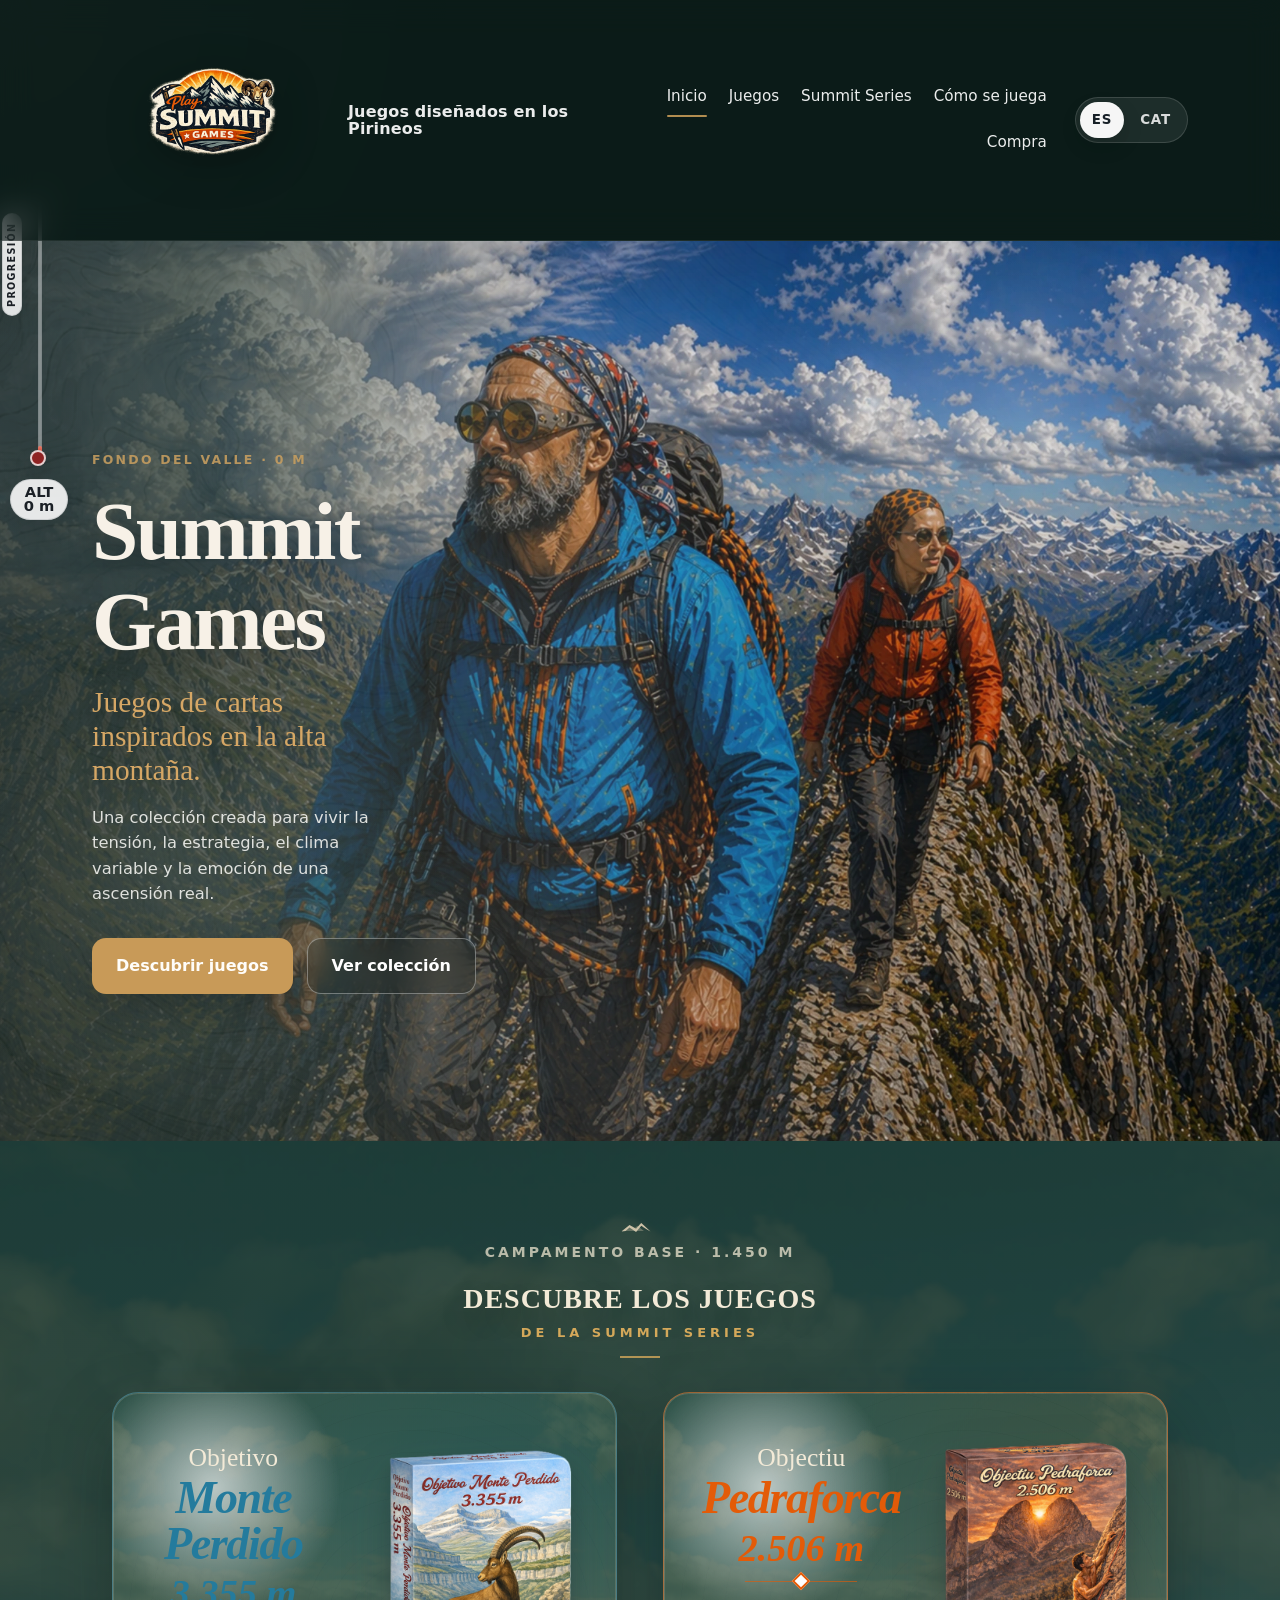
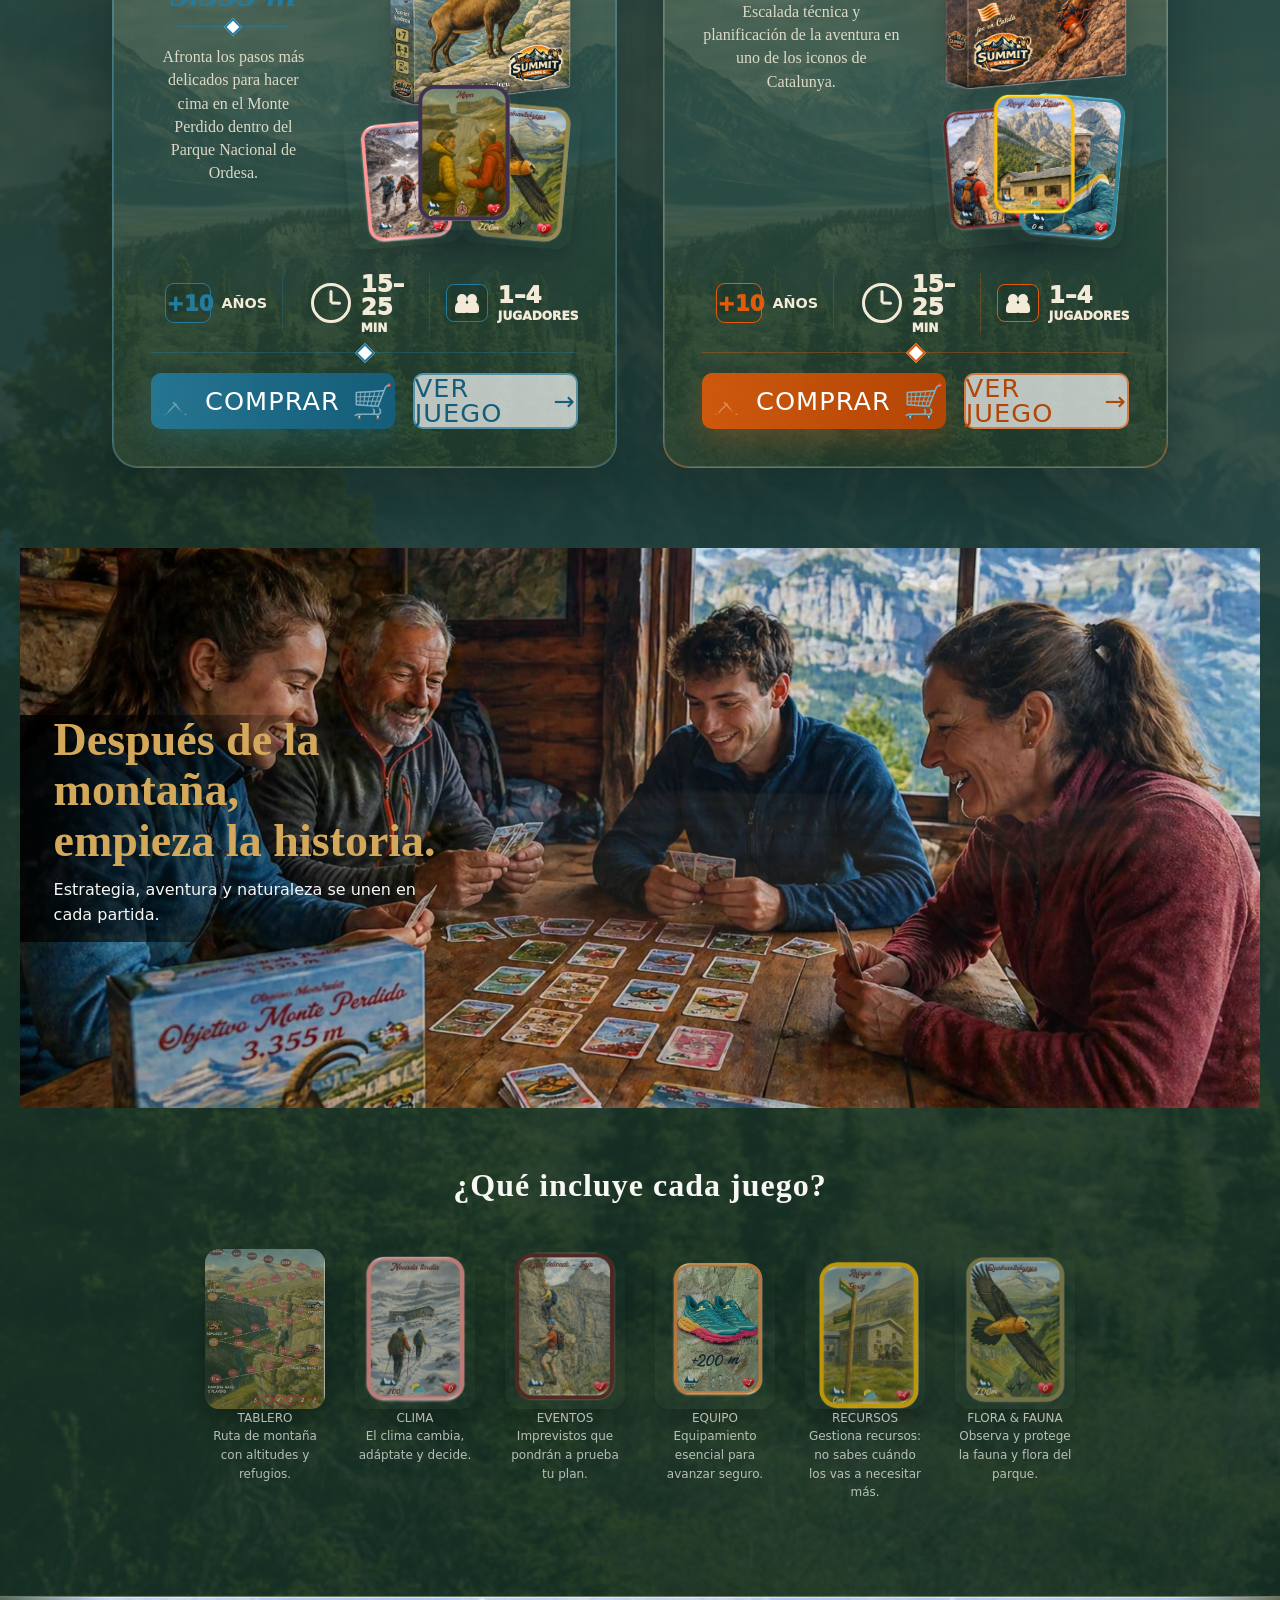
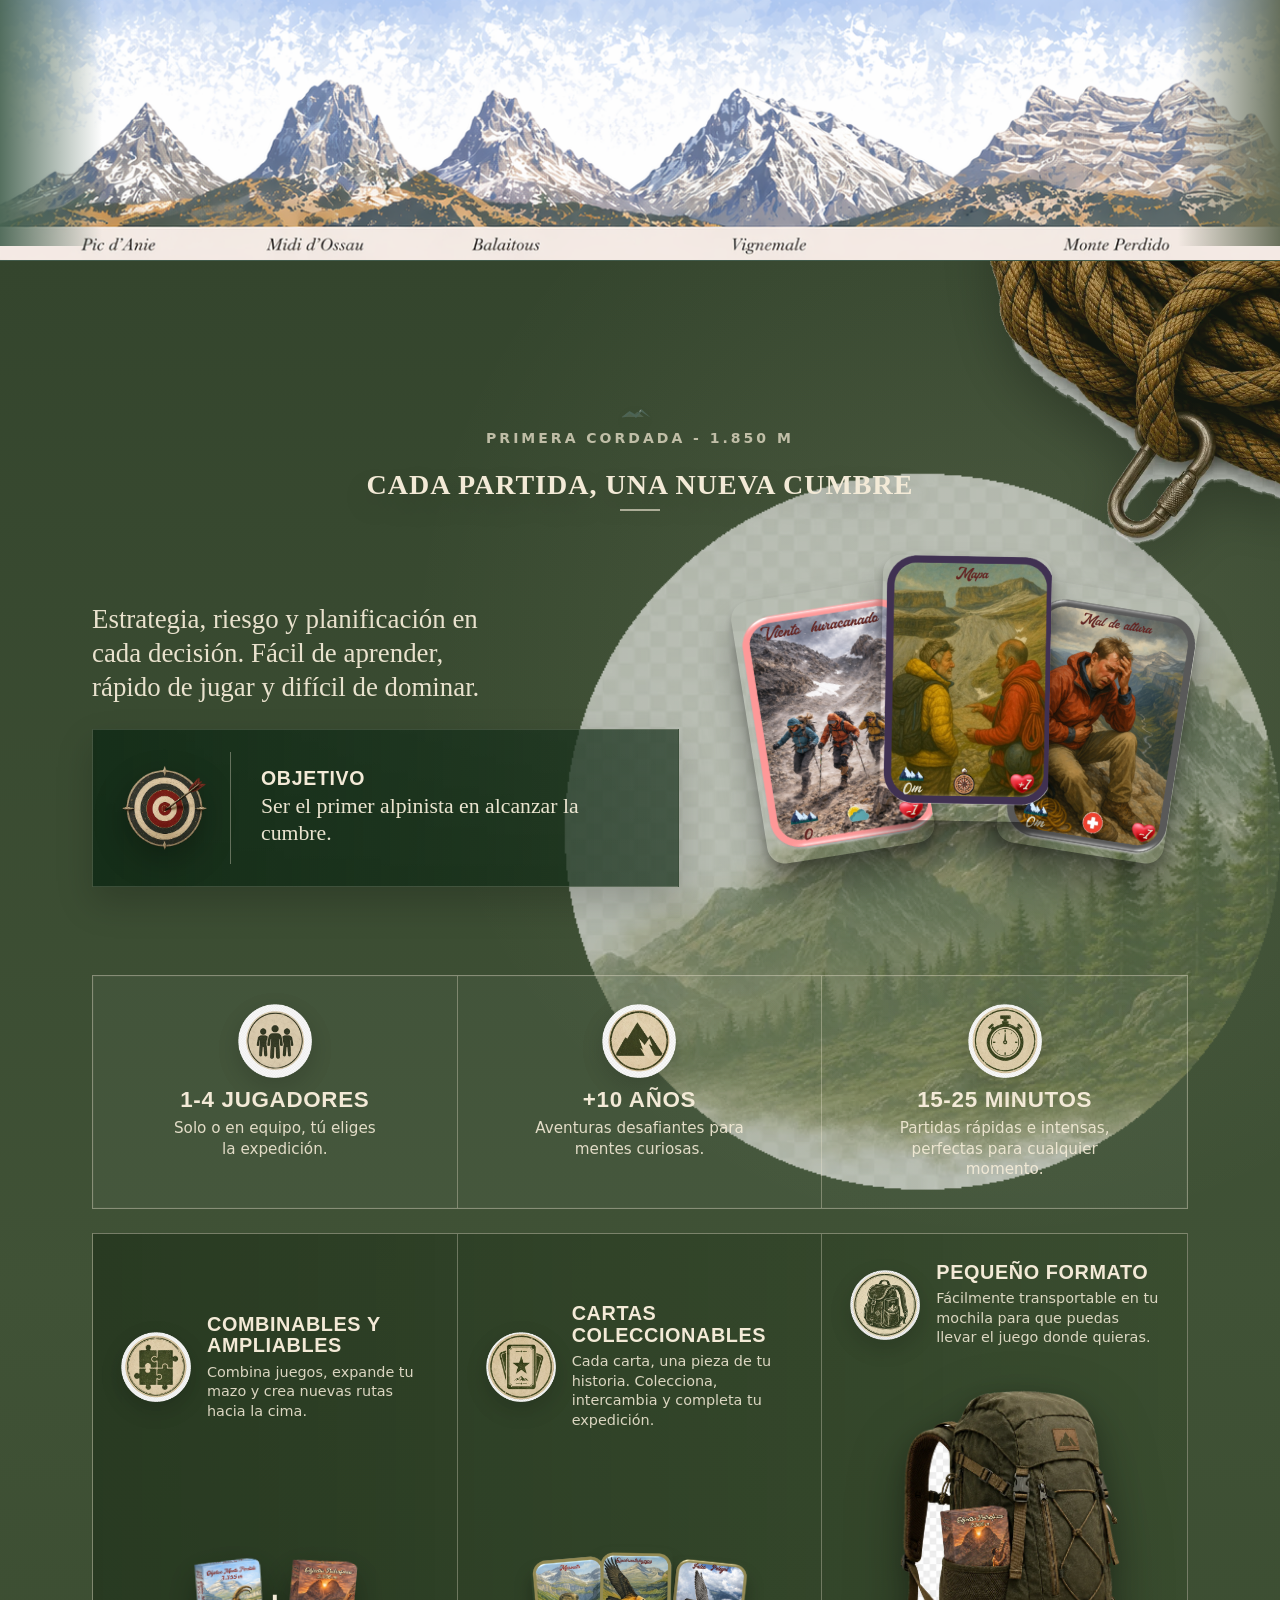
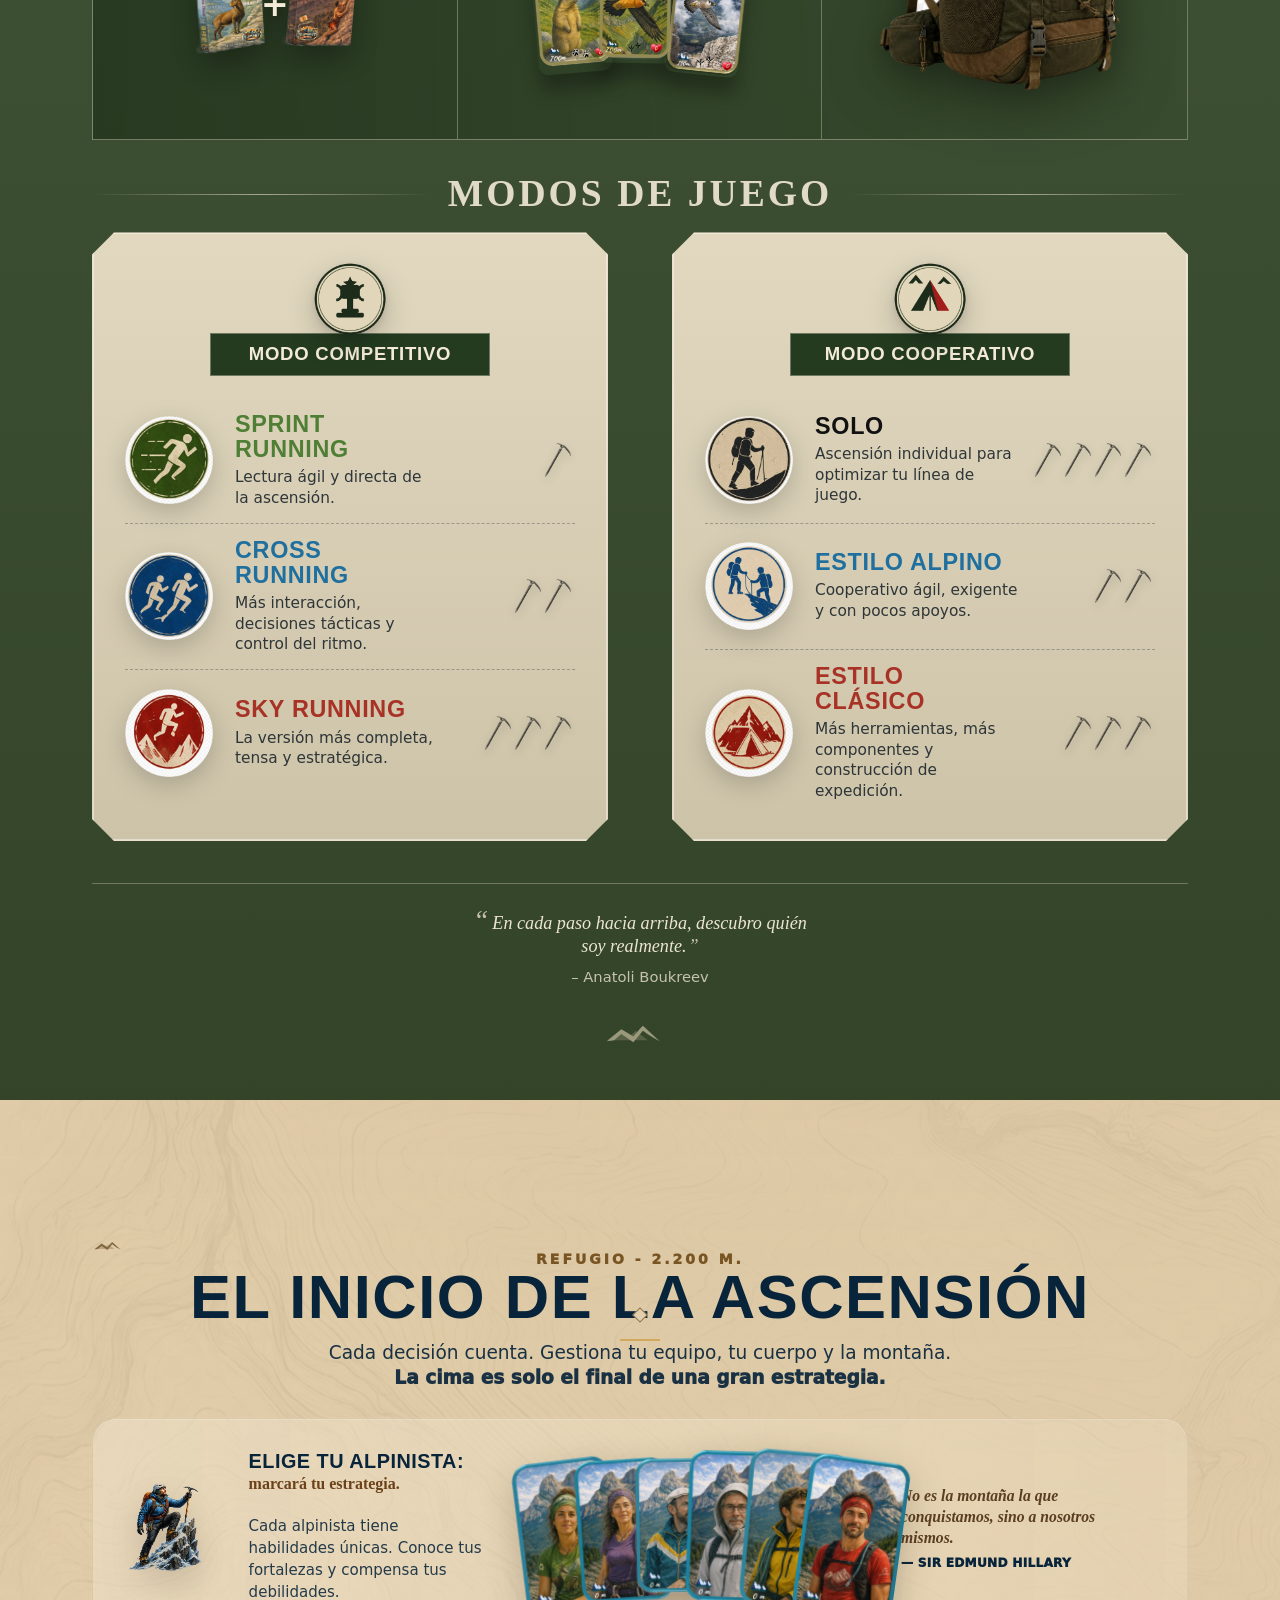
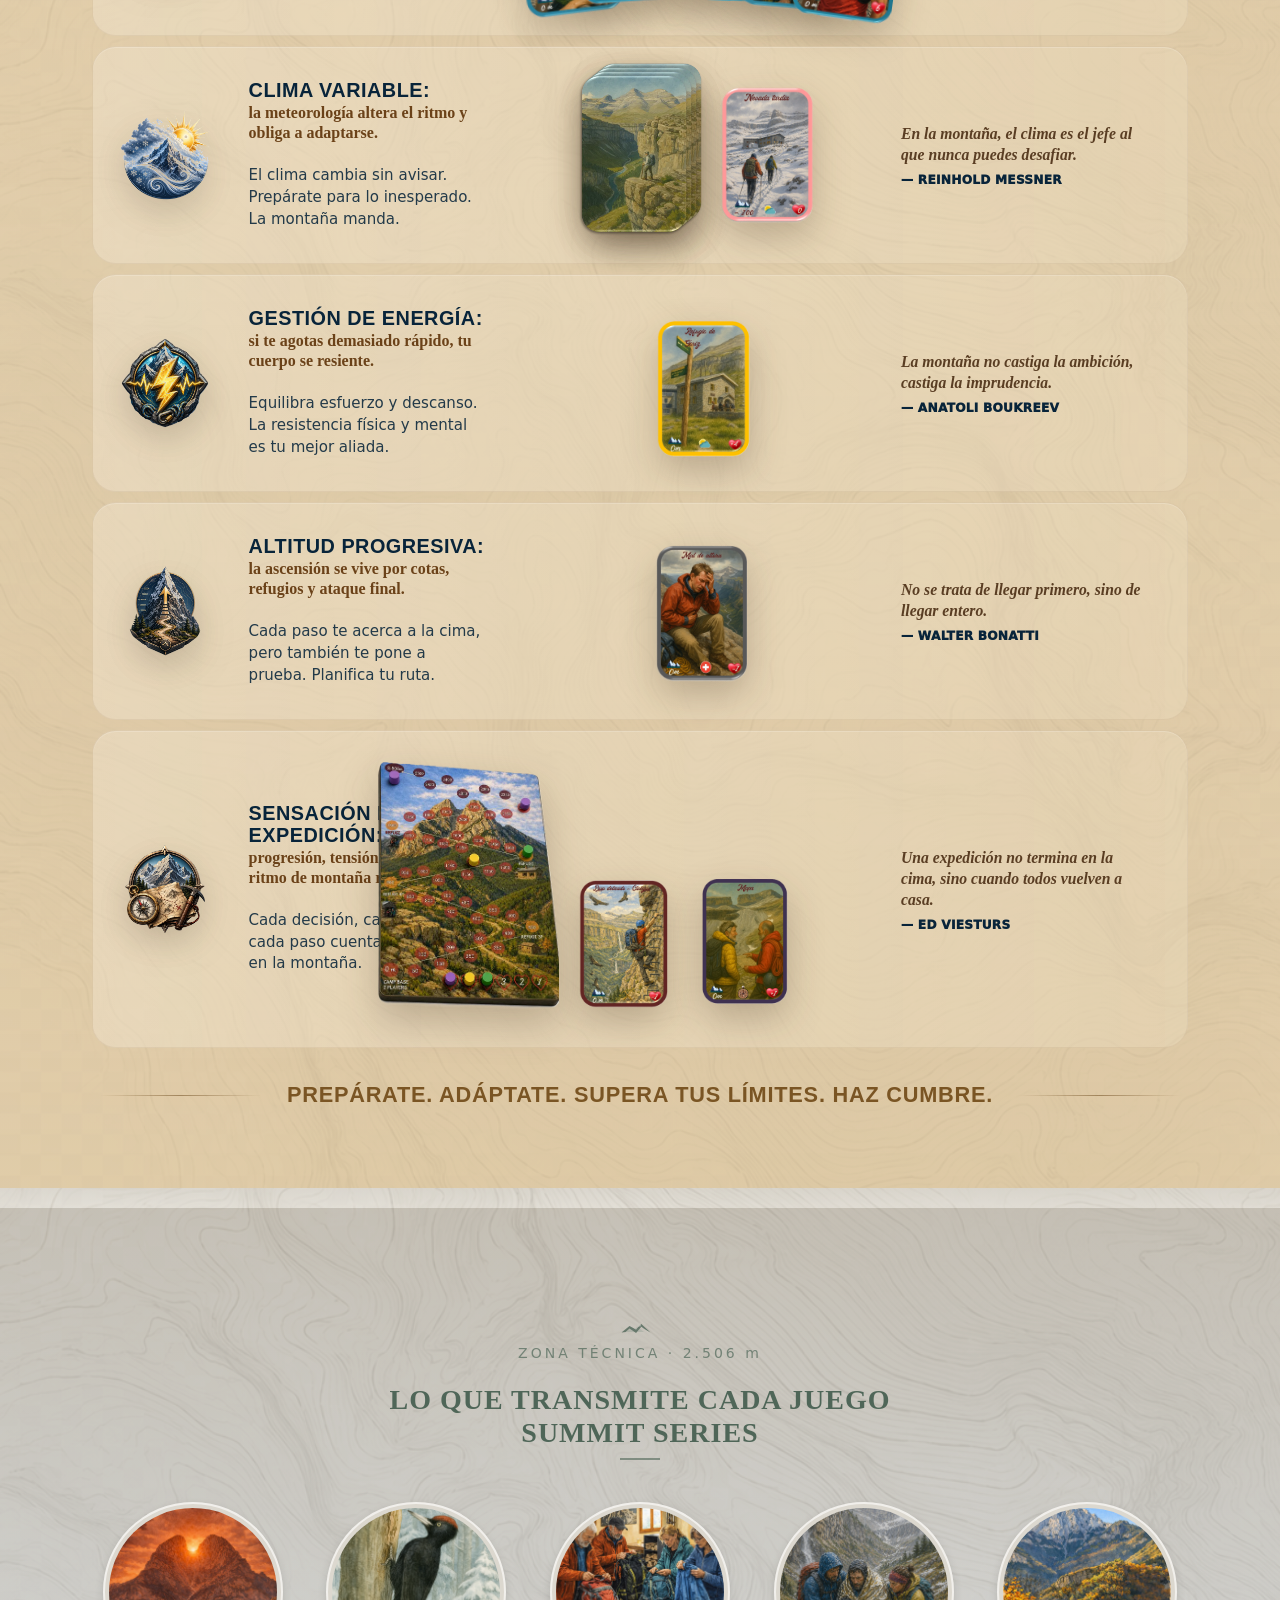
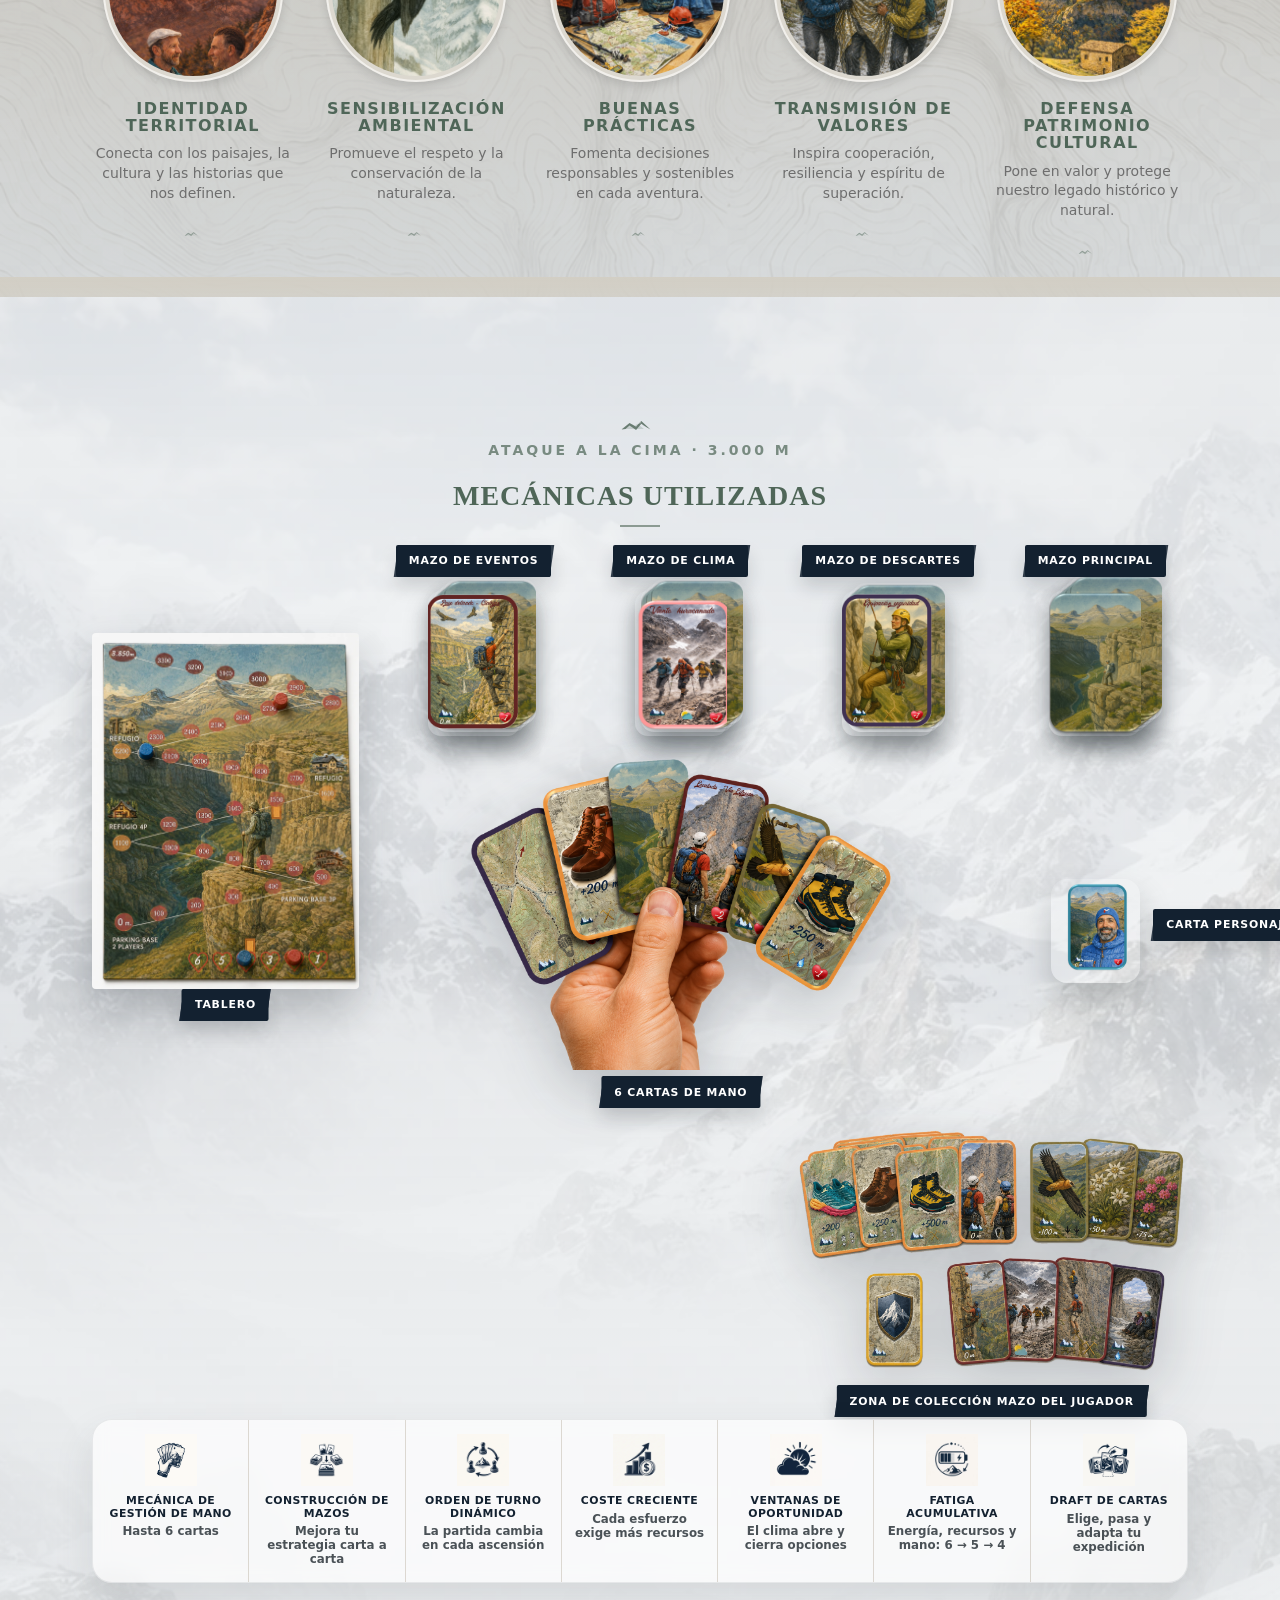
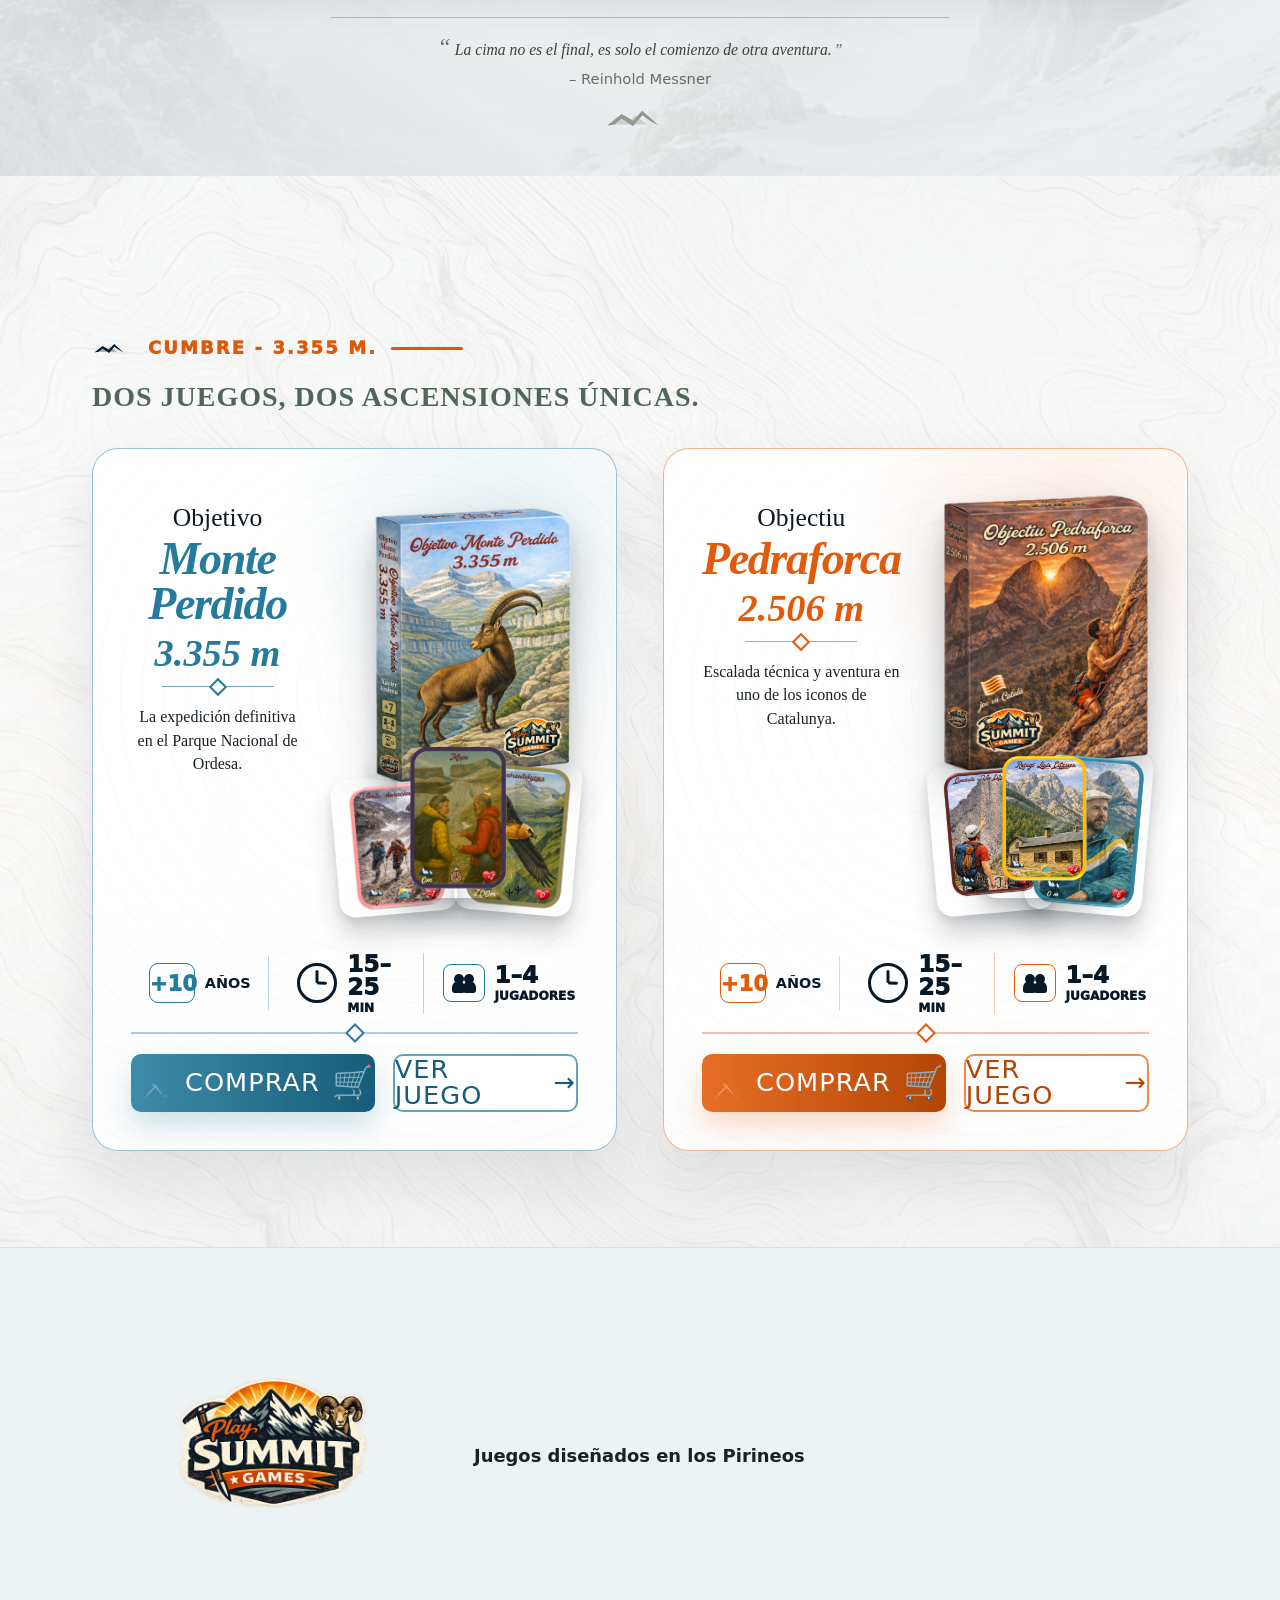
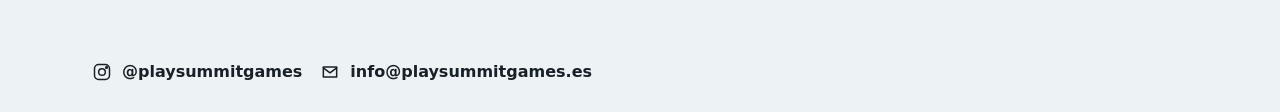
==== commit 84da0d1e: "Refactor header and section layout in index.html" ====
--- a/index.html
+++ b/index.html
@@ -33,7 +33,6 @@
       <a href="index.html" class="brand brand-editorial">
         <img src="assets/logo-play-summit-games.png" alt="Play Summit Games" class="brand-logo" />
         <div class="brand-copy">
-          <div class="brand-title">Play Summit Games</div>
           <div class="brand-subtitle" data-i18n="brand.subtitle">Juegos diseñados en los Pirineos</div>
         </div>
       </a>
@@ -372,7 +371,6 @@
     
   <!-- SECCIÓN 3 · PRIMERA CORDADA -->
 <section id="caracteristicas" class="section section-series seccion-3" data-section data-altitude="1850">
-  <div class="section-texture topo-lines"></div>
 
   <div class="s3-bg-mountains" aria-hidden="true"></div>
   <div class="s3-rope-corner" aria-hidden="true"></div>
@@ -631,26 +629,26 @@
 
   <div class="container section-inner s4-inner">
 
-    <header class="s4-header">
-      <div class="s4-kicker-row">
-        <span class="s4-line"></span>
-        <img src="assets/icon-montana.svg" class="s4-mountain-icon" alt="">
-       <p class="s4-kicker" data-i18n="s4.kicker">REFUGIO - 2.200 m.</p>
-        <span class="s4-line"></span>
-      </div>
-
-     <h2 class="s4-main-title">
-  <span data-i18n="s4.title.line1">CÓMO AFRONTAR UNA</span><br>
-  <span data-i18n="s4.title.line2">ASCENSIÓN DE SUMMIT SERIES</span>
-</h2>
-
-      <div class="s4-divider"></div>
-
-    <p class="s4-lead">
-  <span data-i18n="s4.lead.1">Cada decisión cuenta. Gestiona tu equipo, tu cuerpo y la montaña.</span><br>
-  <strong data-i18n="s4.lead.2">La cima es solo el final de una gran estrategia.</strong>
-</p>
-    </header>
+   <header class="s4-header">
+  <div class="s4-title-wrapper">
+    <img src="assets/icon-montana.svg" class="s4-mountain-icon" alt="">
+
+    <div class="kicker-top s4-kicker" data-i18n="s4.kicker">
+      REFUGIO · 2.200 m
+    </div>
+
+    <h2 class="s4-main-title" data-i18n="s4.title">
+      EL INICIO DE LA ASCENSIÓN
+    </h2>
+
+    <div class="divider s4-divider"></div>
+  </div>
+
+  <p class="s4-lead">
+    <span data-i18n="s4.lead.1">Cada decisión cuenta. Gestiona tu equipo, tu cuerpo y la montaña.</span><br>
+    <strong data-i18n="s4.lead.2">La cima es solo el final de una gran estrategia.</strong>
+  </p>
+</header>
 
     <div class="s4-guide">
 
@@ -765,10 +763,8 @@
 
         <div class="s4-visual s4-expedition-set" aria-label="Tablero y cartas de expedición">
           <img src="assets/s4-tablero-pedraforca.webp" class="s4-board-img" alt="Tablero de ascensión Pedraforca">
-          <img src="assets/s4-carta-material-escalada.webp" class="s4-card" alt="Carta Material Escalada">
           <img src="assets/s4-carta-clavijas.webp" class="s4-card" alt="Carta Paso delicado Clavijas">
           <img src="assets/s4-carta-mapa.webp" class="s4-card" alt="Carta Mapa">
-          <img src="assets/s4-carta-botas-500.webp" class="s4-card" alt="Carta Botas +500 m">
         </div>
 
         <blockquote class="s4-quote">
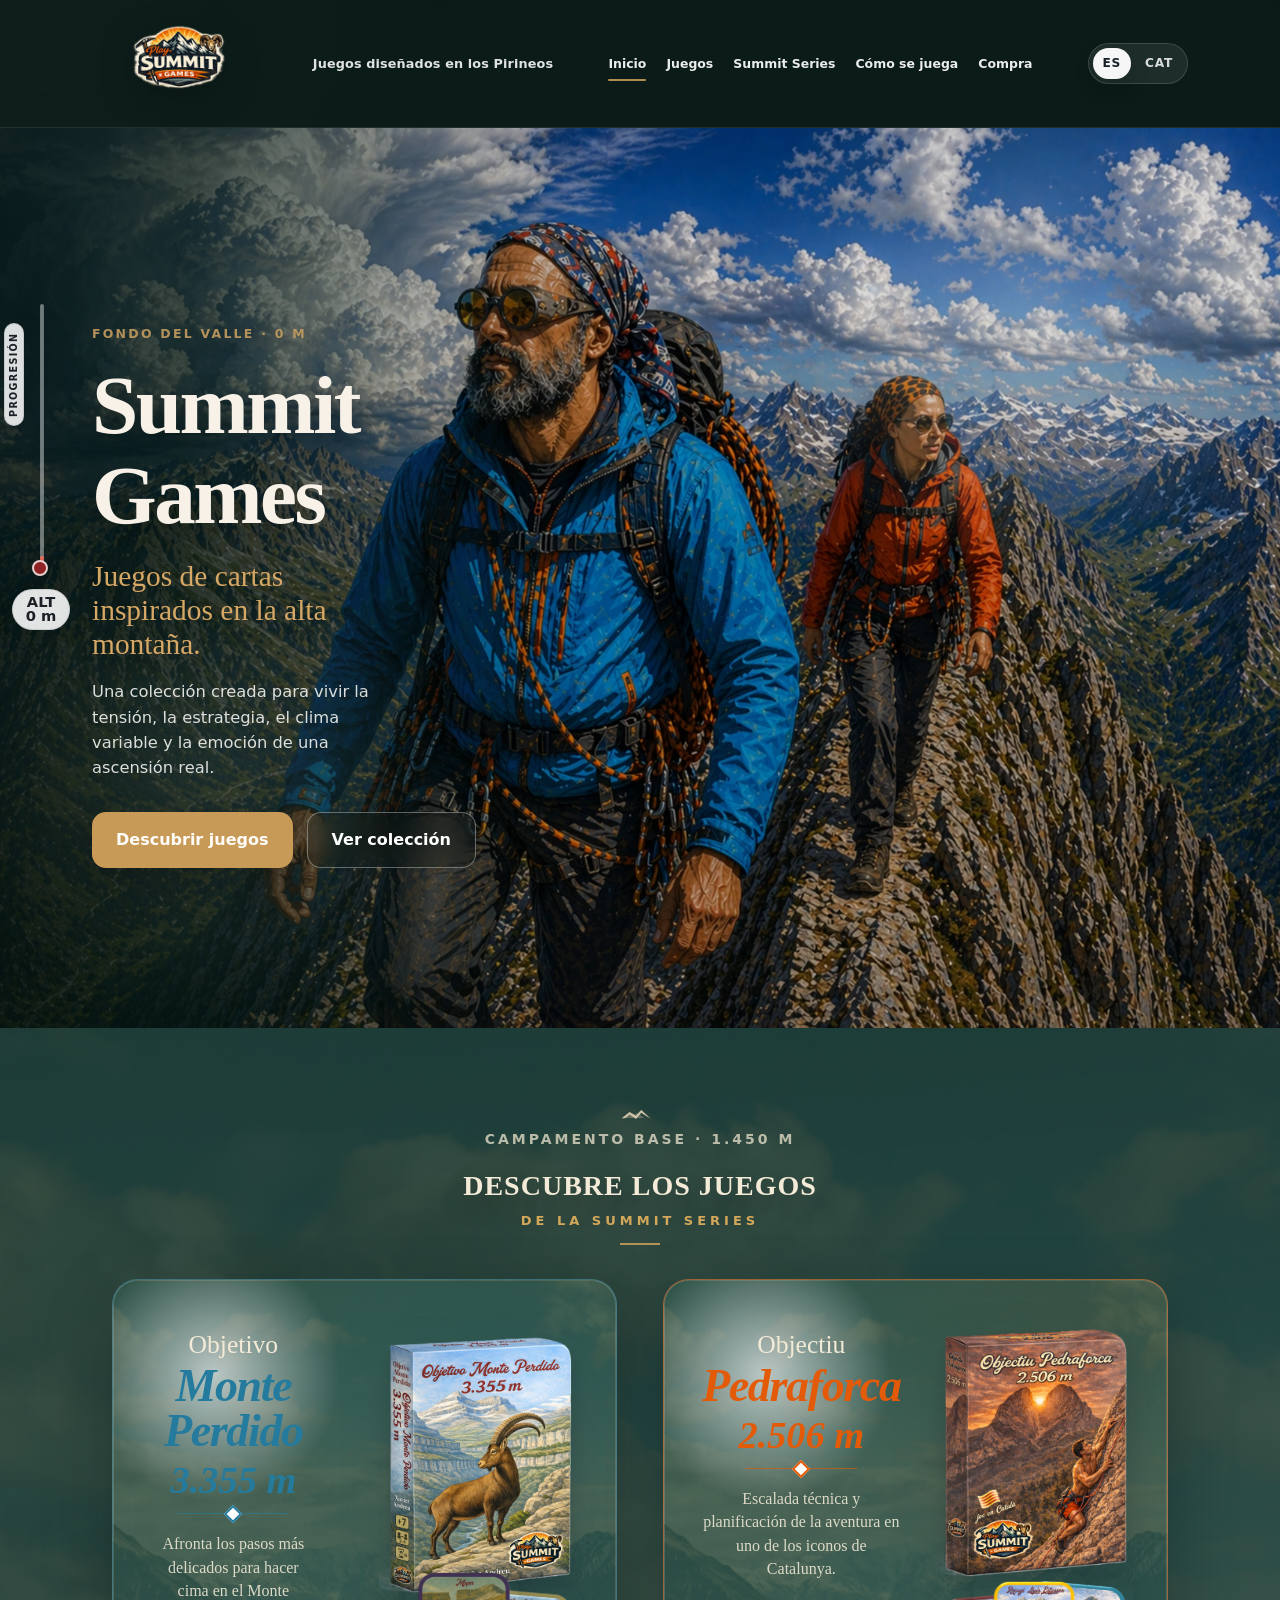
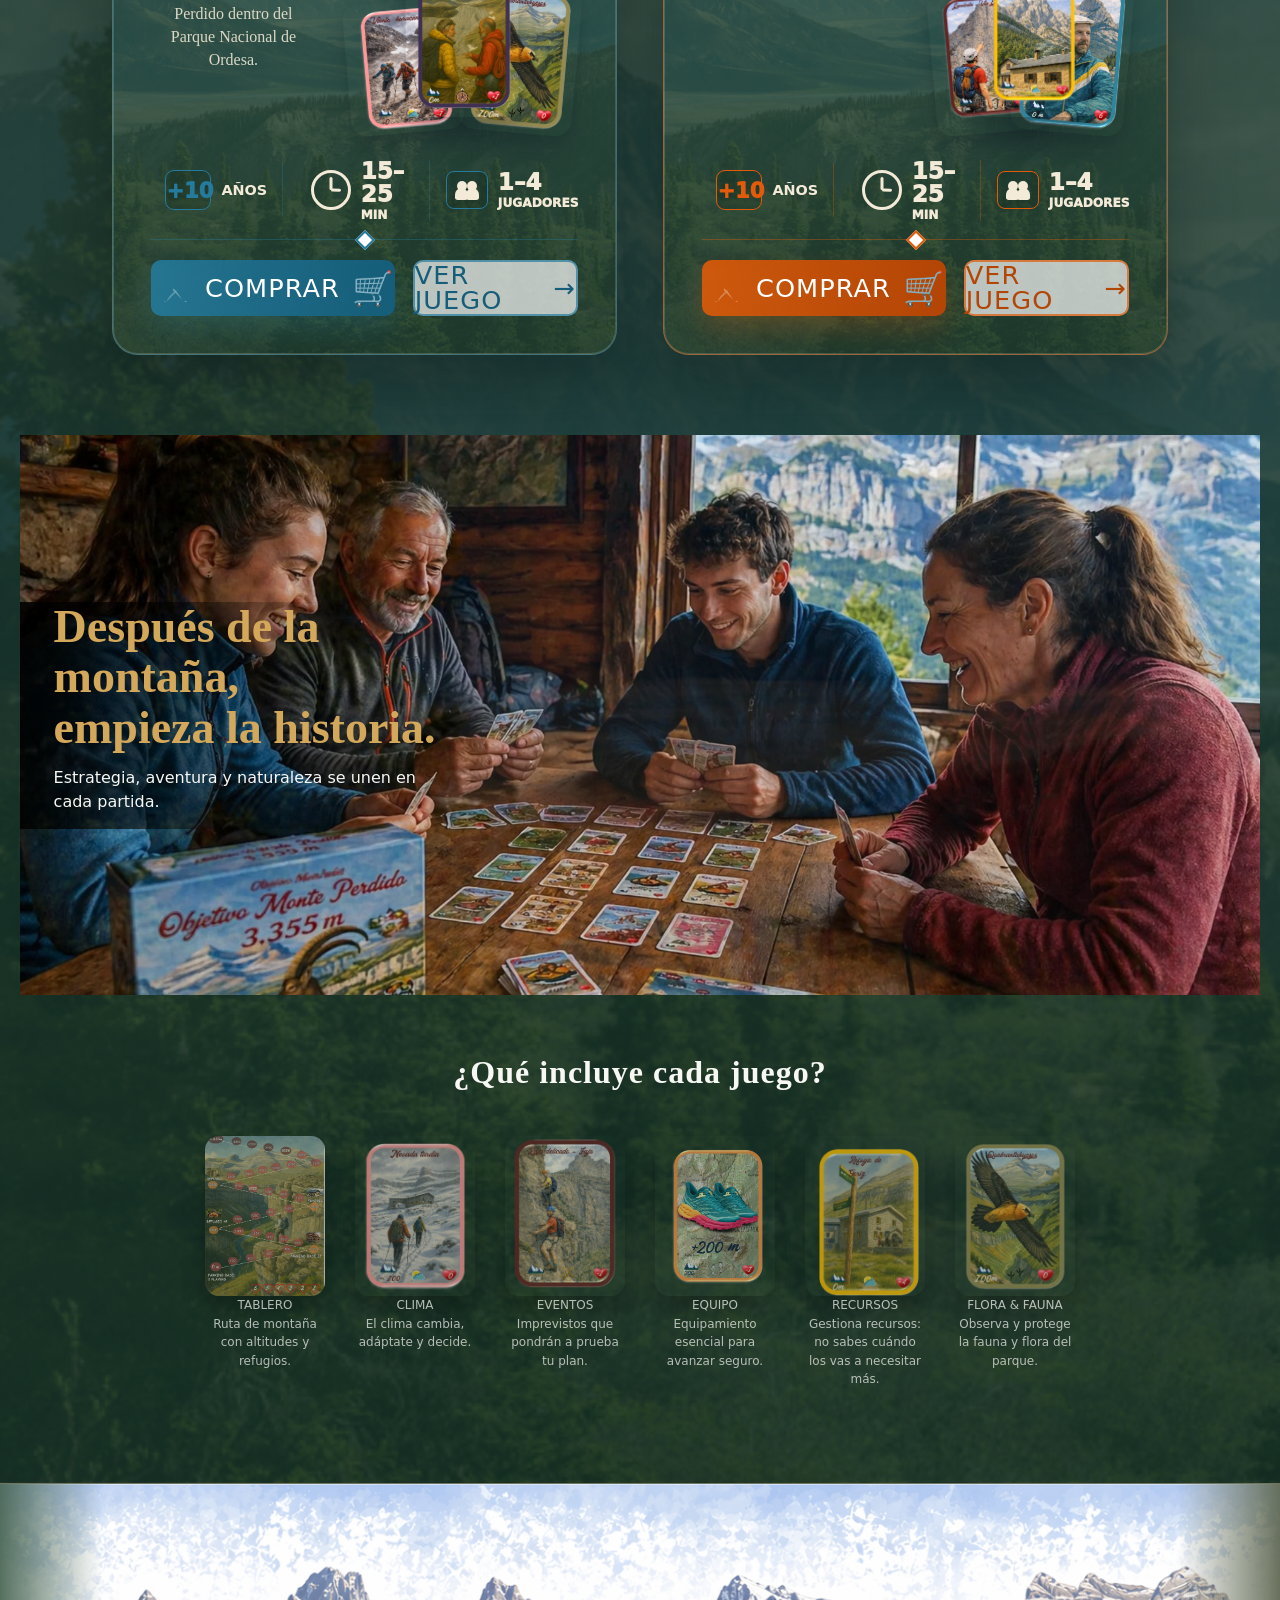
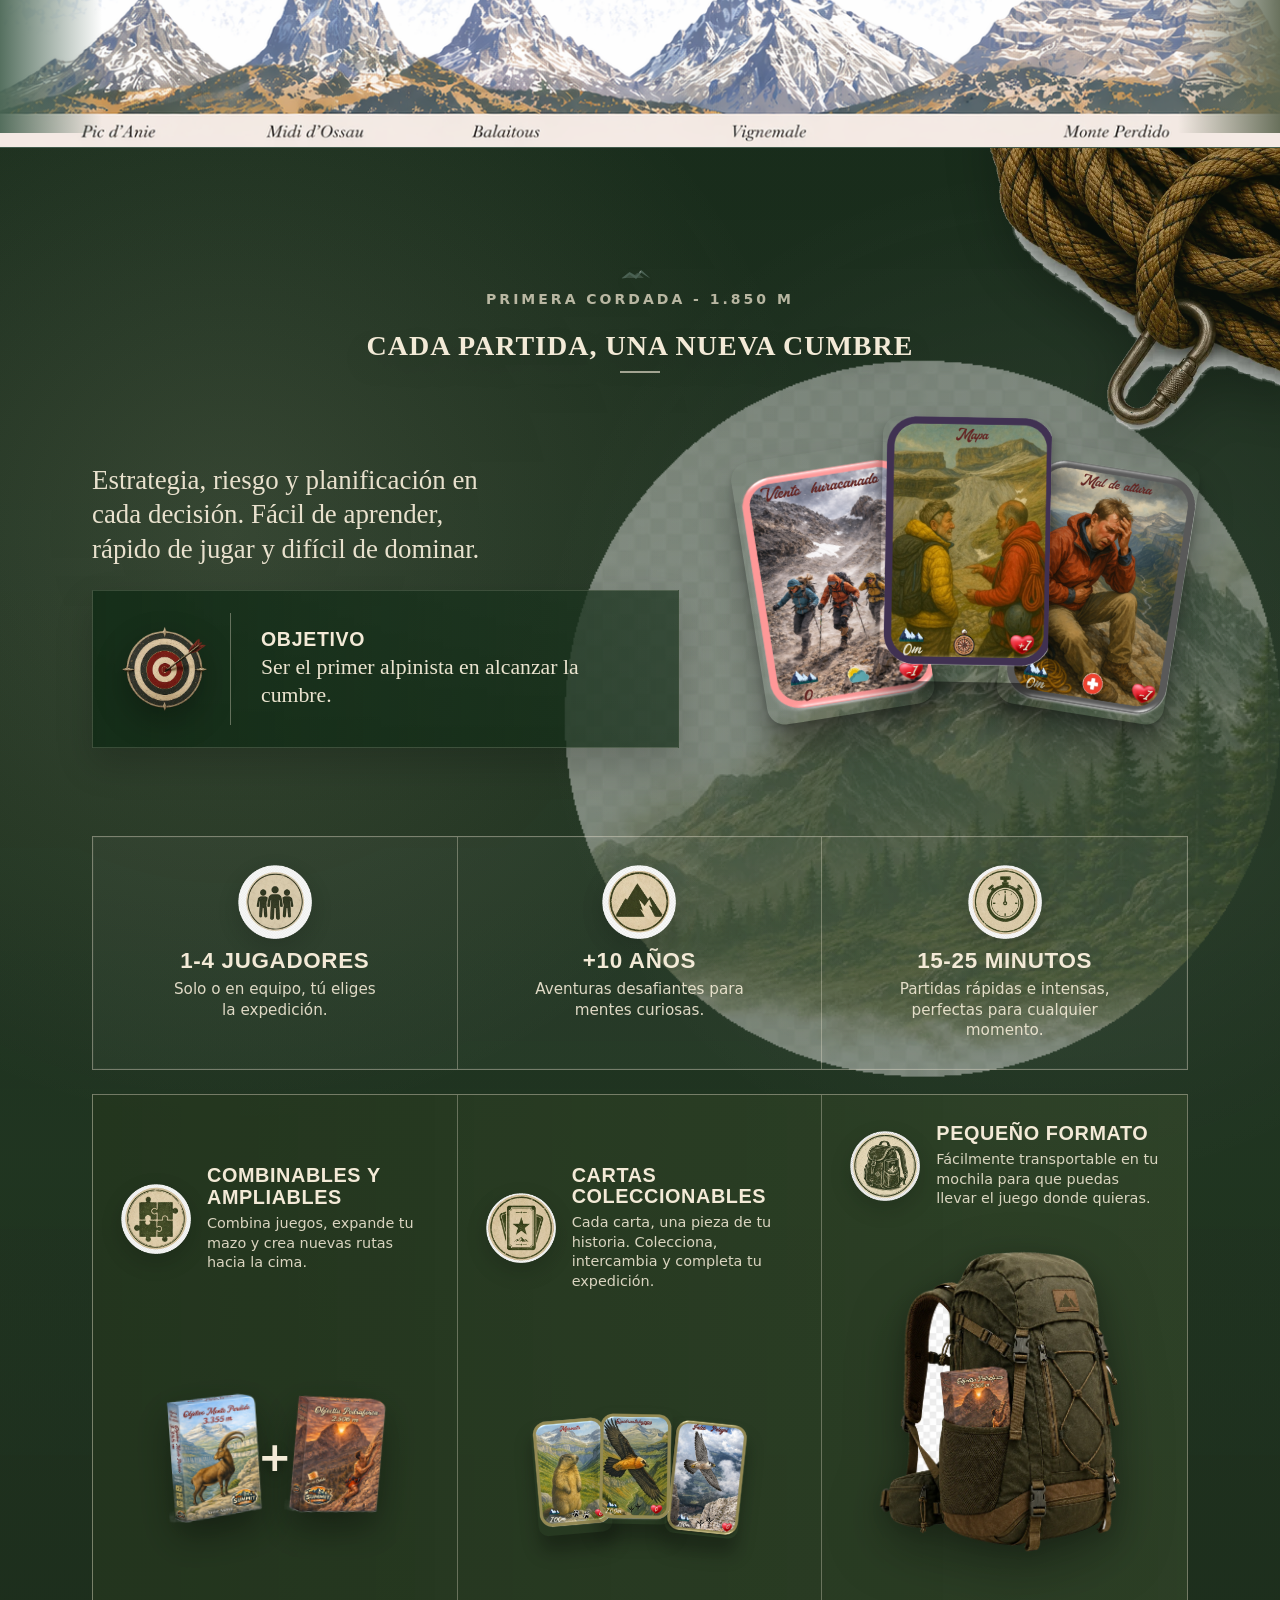
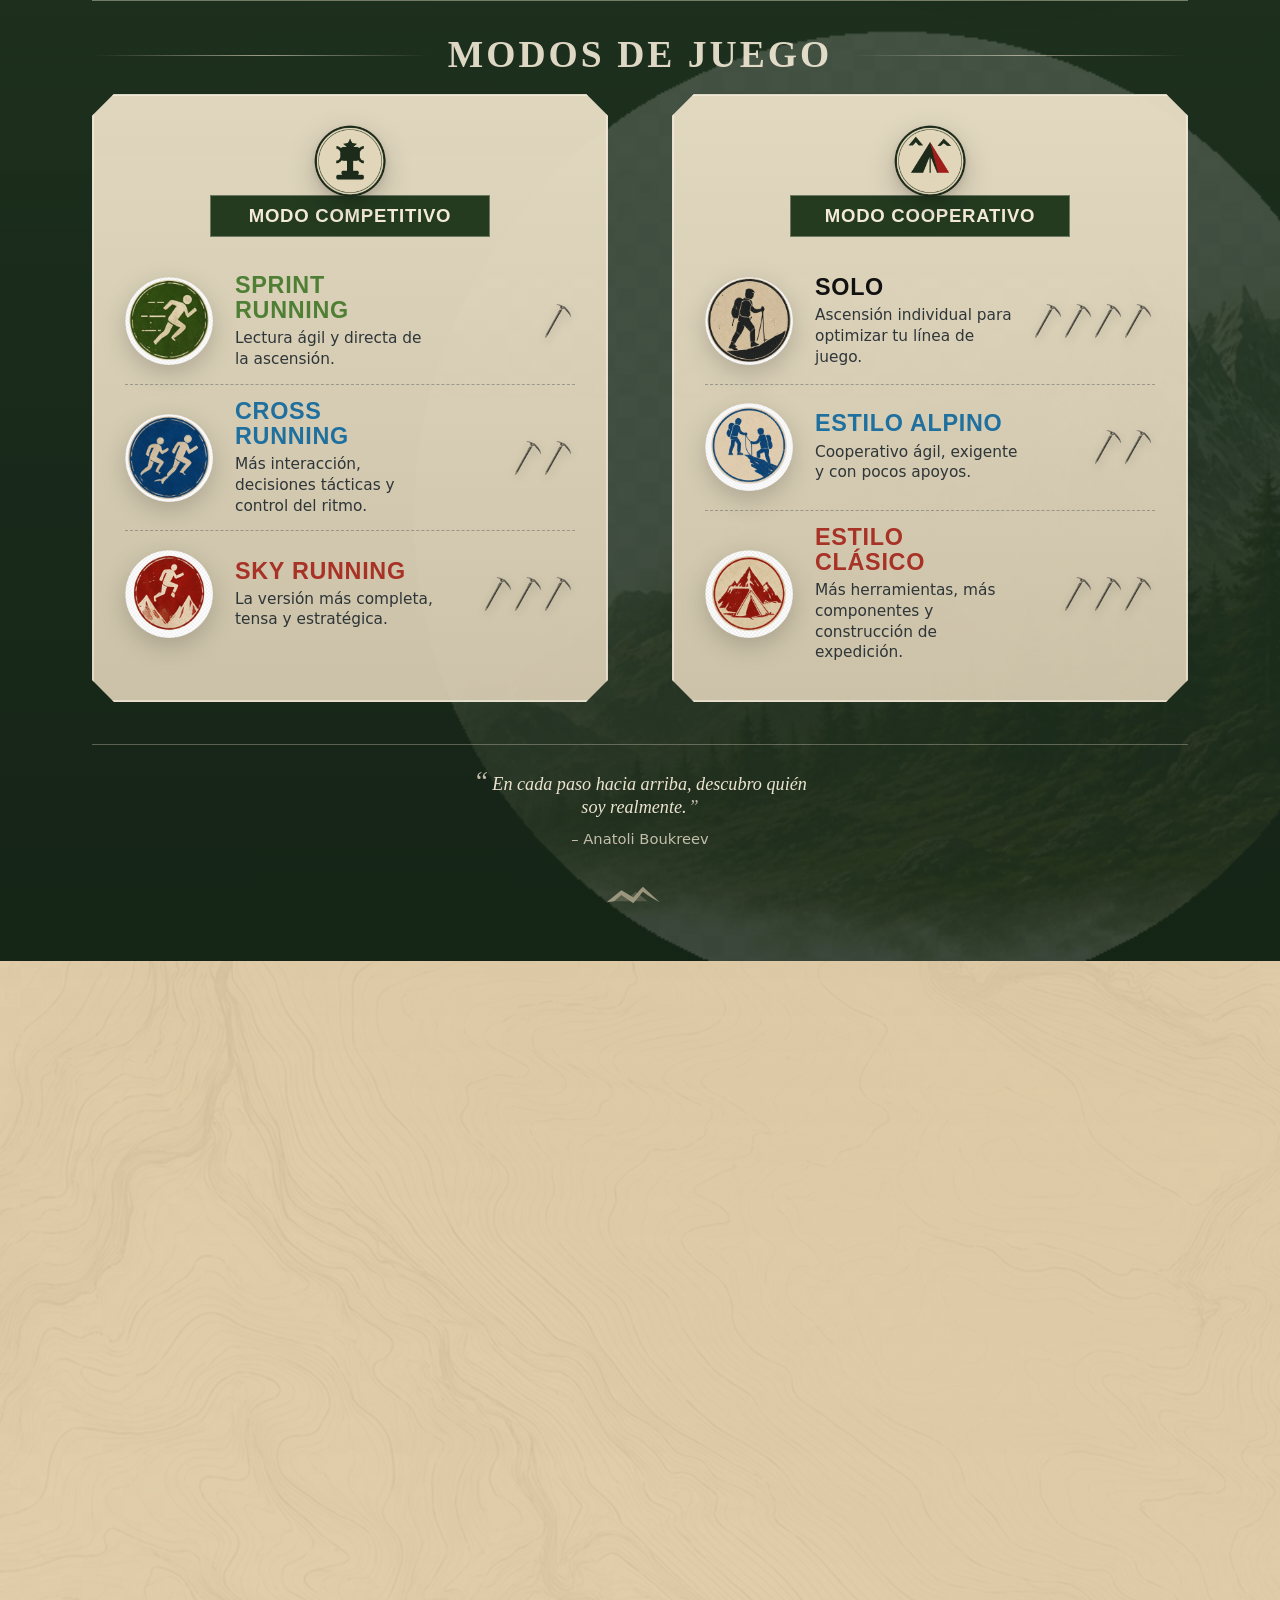
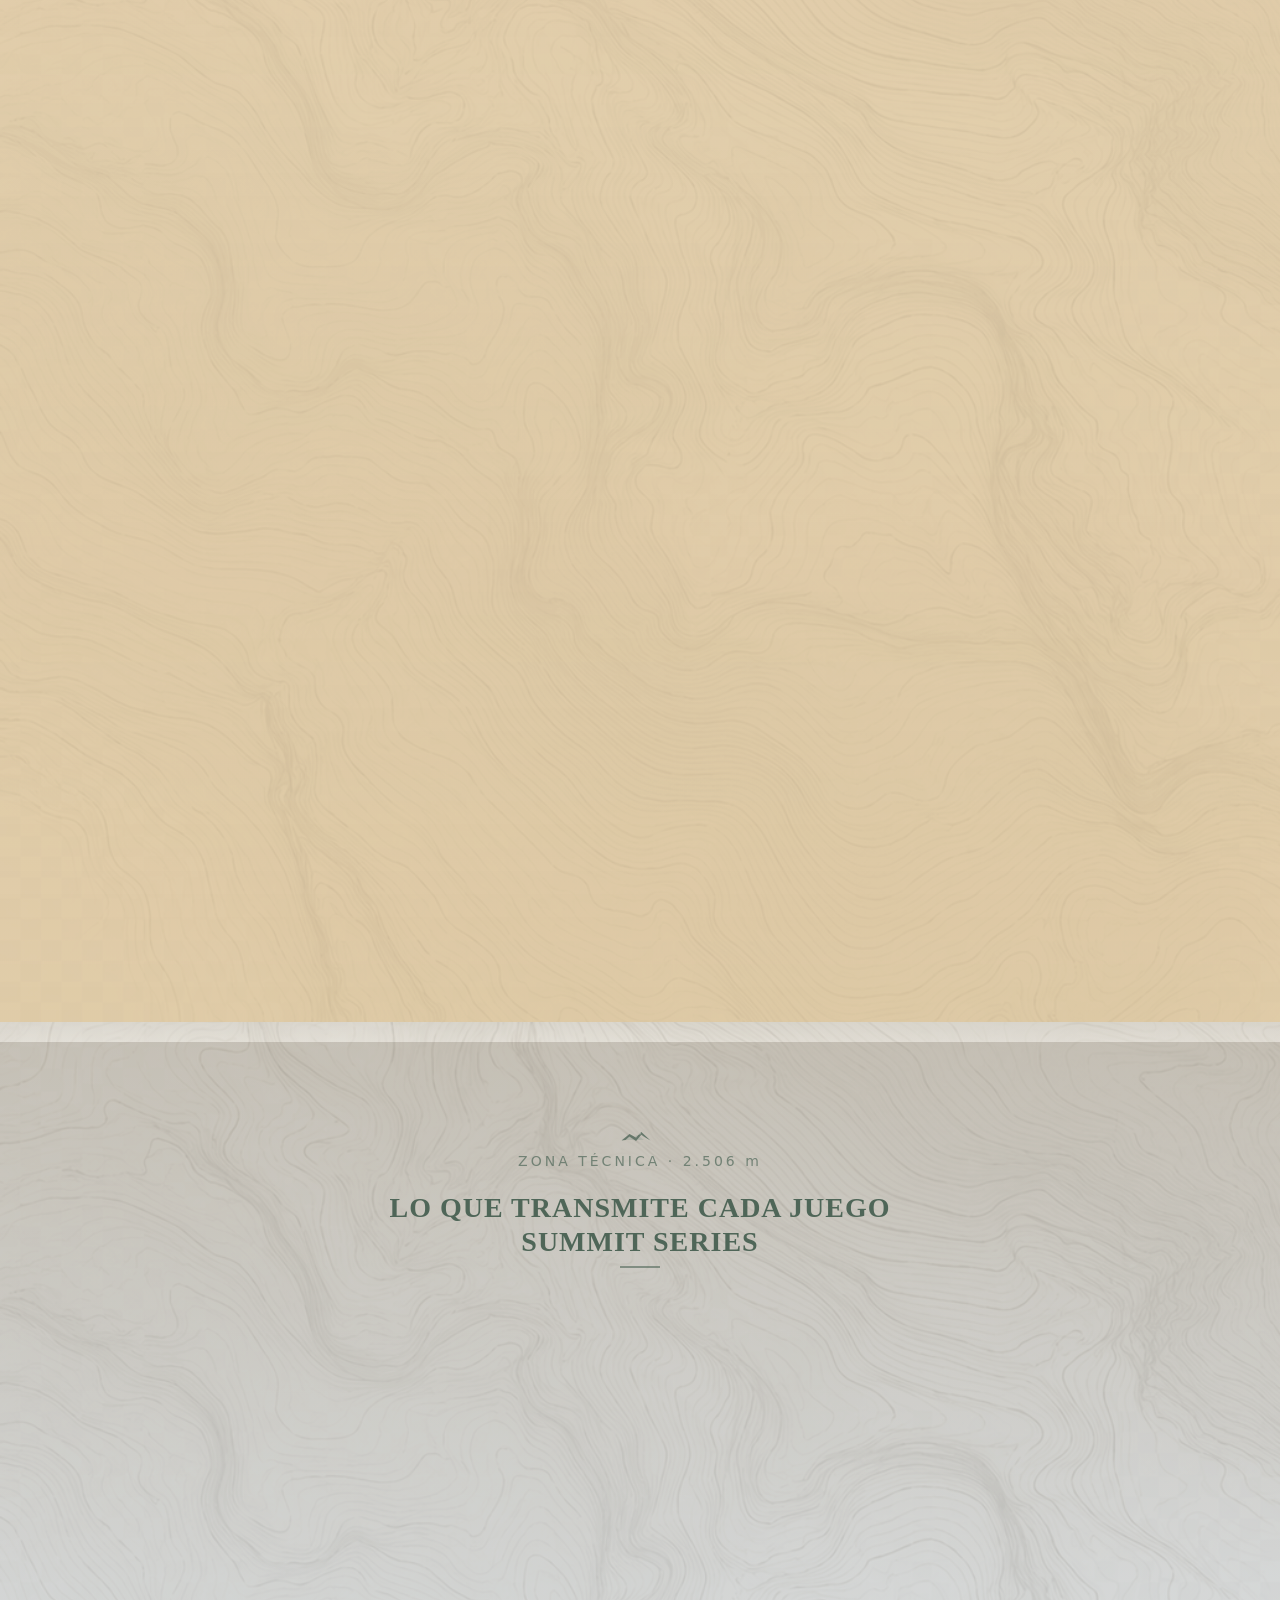
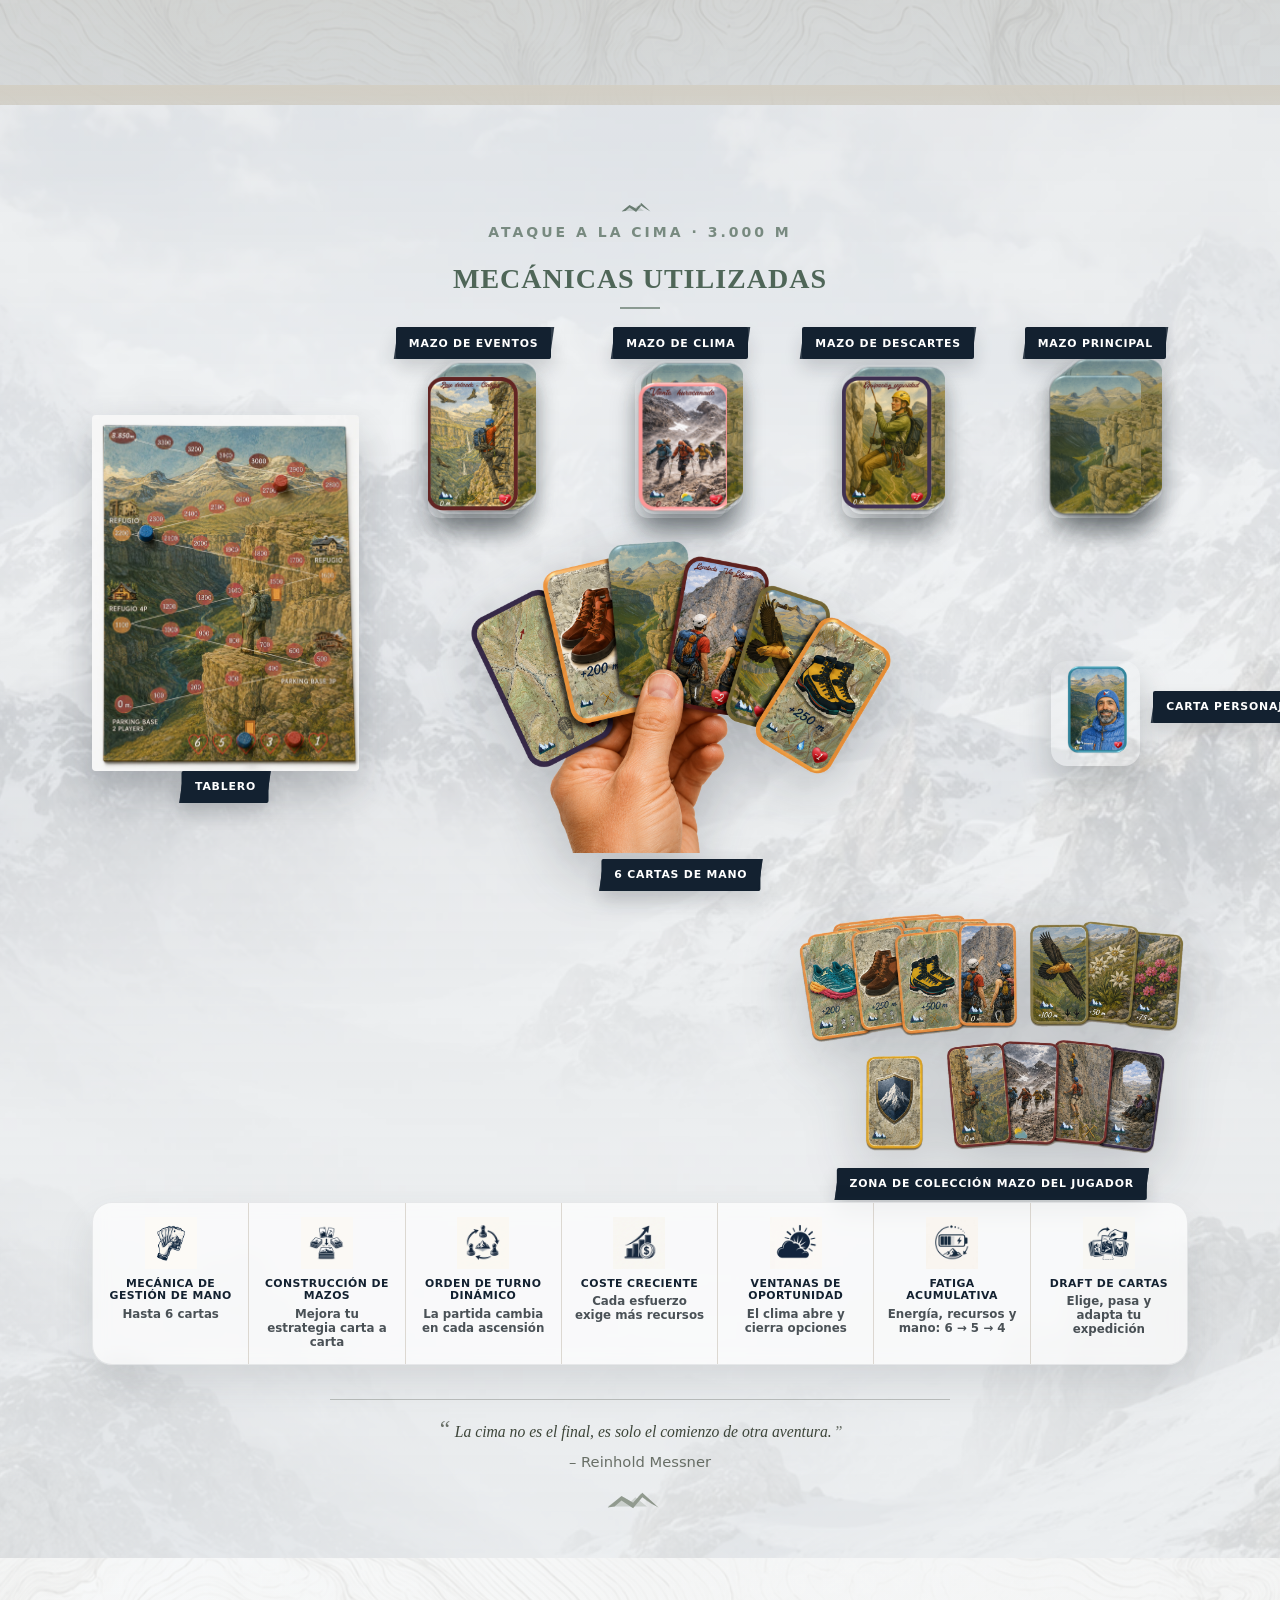
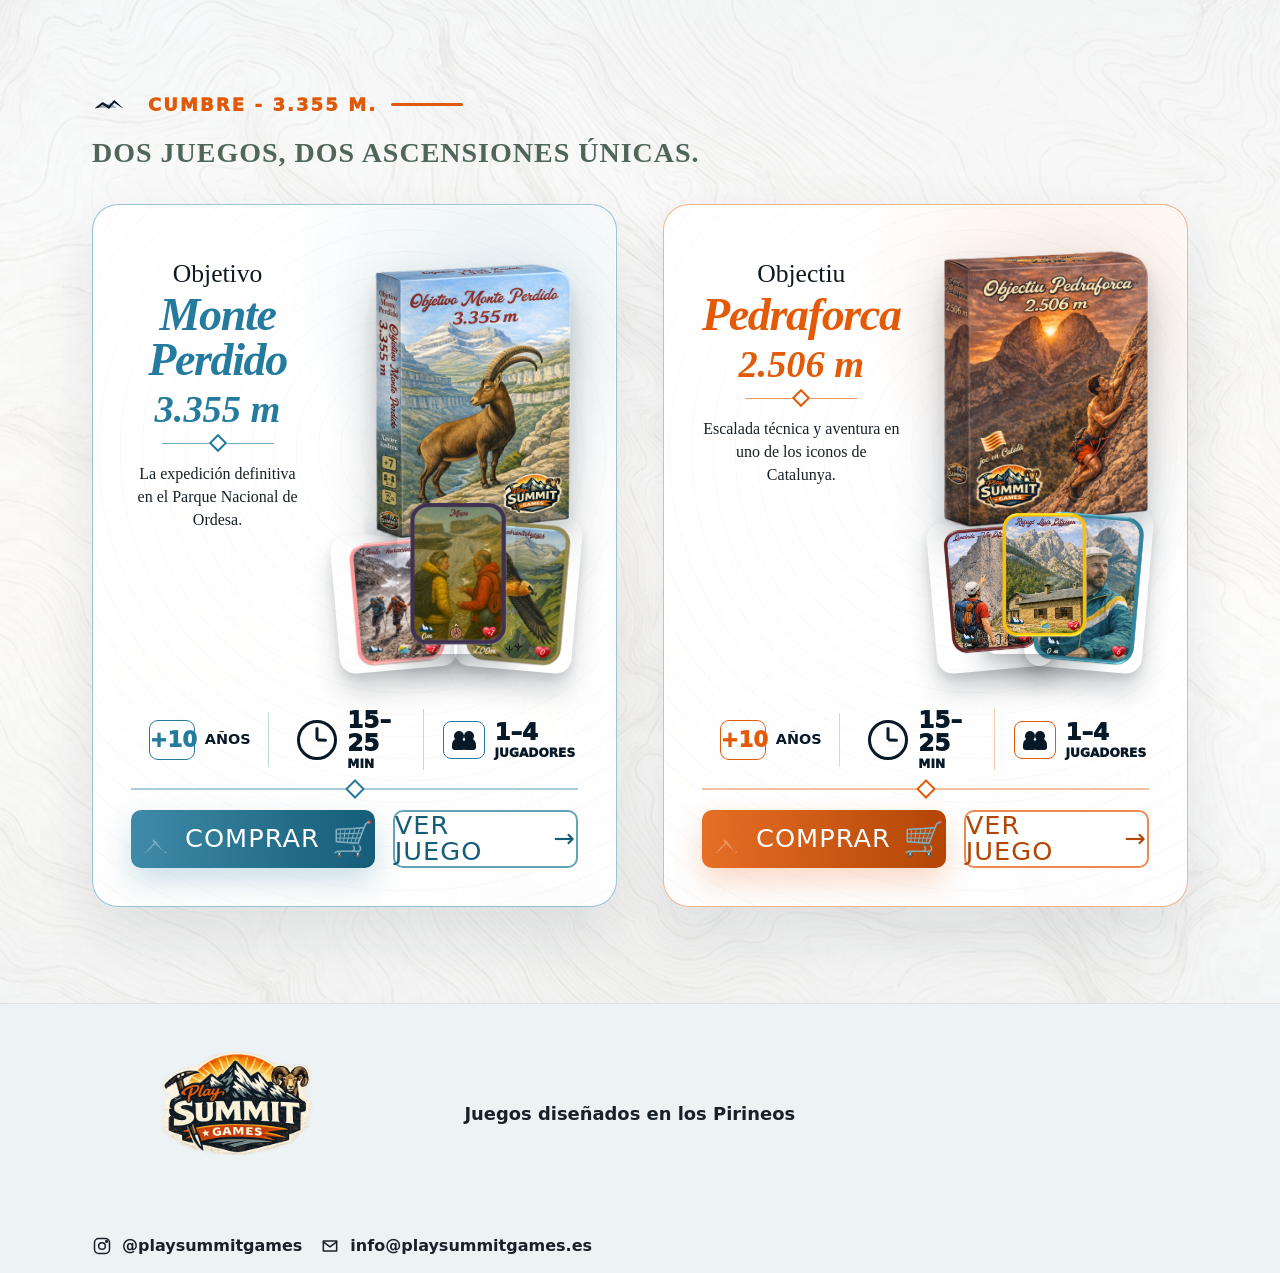
==== commit 587c59f7: "Remove unused hero-topo-lines div from index.html" ====
--- a/index.html
+++ b/index.html
@@ -65,7 +65,6 @@
       <div class="hero-left-panel hero-left-panel-soft" aria-hidden="true"></div>
       <div class="hero-right-vignette" aria-hidden="true"></div>
 
-      <div class="section-texture topo-lines hero-topo-lines"></div>
       <div class="section-texture summit-glow"></div>
 
       <div class="container section-inner hero-grid hero-grid-editorial">
--- a/styles.css
+++ b/styles.css
@@ -26,7 +26,7 @@
   --radius-md: 16px;
 
   --container: 1240px;
-  --header-height: 112px;
+  --header-height: 86px;
   --transition: 240ms ease;
 }
 
@@ -88,10 +88,11 @@
 
 .header-inner {
   min-height: var(--header-height);
+  padding: 6px 0;
   display: flex;
   align-items: center;
   justify-content: space-between;
-  gap: 28px;
+  gap: clamp(14px, 2vw, 24px);
 }
 
 .brand {
@@ -106,11 +107,12 @@
 }
 
 .brand-logo {
-  width: 240px;
-  height: 240px;
+  width: clamp(170px, 16vw, 260px);
+  height: clamp(82px, 9vw, 128px);
   object-fit: contain;
+  object-position: left center;
   flex: 0 0 auto;
-  filter: drop-shadow(0 10px 22px rgba(0, 0, 0, 0.28));
+  filter: drop-shadow(0 8px 18px rgba(0, 0, 0, 0.24));
 }
 
 .brand-copy {
@@ -121,33 +123,29 @@
 }
 
 .brand-title {
-  font-family: Georgia, "Times New Roman", serif;
-  font-size: 1.08rem;
-  font-weight: 700;
+  display: none;
+}
+
+.brand-subtitle {
+  font-size: clamp(0.78rem, 1vw, 0.92rem);
+  font-weight: 800;
   letter-spacing: 0.01em;
-  color: #fffaf0;
-  line-height: 1.04;
-}
-
-.brand-subtitle {
-  font-size: 1rem;
-  font-weight: 700;
-  letter-spacing: 0.01em;
-  color: rgba(255, 255, 255, 0.92);
+  color: rgba(255, 255, 255, 0.88);
   line-height: 1.08;
 }
 
 .main-nav {
   display: flex;
   align-items: center;
-  gap: 22px;
+  gap: clamp(12px, 1.7vw, 20px);
   flex-wrap: wrap;
   justify-content: flex-end;
 }
 
 .main-nav a {
   position: relative;
-  font-size: 0.95rem;
+  font-size: clamp(0.78rem, 0.95vw, 0.9rem);
+  font-weight: 700;
   color: rgba(255, 255, 255, 0.92);
   transition: opacity var(--transition), color var(--transition);
 }
@@ -185,11 +183,11 @@
   background: transparent;
   color: rgba(255, 255, 255, 0.84);
   font: inherit;
-  font-size: 0.84rem;
+  font-size: 0.76rem;
   font-weight: 900;
   letter-spacing: 0.06em;
   text-transform: uppercase;
-  padding: 8px 12px;
+  padding: 6px 10px;
   border-radius: 999px;
   cursor: pointer;
   transition: background var(--transition), color var(--transition), opacity var(--transition);
@@ -210,7 +208,8 @@
 .altitude-ruler {
   position: fixed;
   left: 12px;
-  top: 160px;
+  top: 50%;
+  transform: translateY(-50%);
   width: 76px;
   z-index: 700;
   pointer-events: none;
@@ -1074,13 +1073,46 @@
   overflow: hidden;
   color: #f4ead4;
   background:
-    radial-gradient(circle at 78% 16%, rgba(246, 234, 202, 0.10), transparent 26%),
-    linear-gradient(180deg, #34452d 0%, #405236 42%, #334429 100%);
+    linear-gradient(
+      180deg,
+      rgba(30, 48, 28, 0.76) 0%,
+      rgba(46, 66, 38, 0.68) 42%,
+      rgba(28, 44, 25, 0.80) 100%
+    ),
+    url("assets/s4-refugio-montana-bg.webp");
+  background-size: cover;
+  background-position: center center;
+  background-repeat: no-repeat;
+}
+
+.seccion-3::before {
+  content: "";
+  position: absolute;
+  inset: 0;
+  z-index: 0;
+  background:
+    radial-gradient(circle at 18% 16%, rgba(246, 234, 202, 0.12), transparent 26%),
+    radial-gradient(circle at 82% 22%, rgba(255, 255, 255, 0.08), transparent 24%),
+    linear-gradient(180deg, rgba(0,0,0,0.04), rgba(0,0,0,0.18));
+  pointer-events: none;
+}
+
+.seccion-3::after {
+  content: "";
+  position: absolute;
+  inset: 0;
+  z-index: 1;
+  background-image: url("assets/s3-icon-mountain.webp");
+  background-repeat: no-repeat;
+  background-position: right -8vw bottom -40px;
+  background-size: min(980px, 76vw) auto;
+  opacity: 0.18;
+  mix-blend-mode: screen;
+  pointer-events: none;
 }
 
 .seccion-3 .topo-lines {
-  opacity: 0.18;
-  mix-blend-mode: soft-light;
+  display: none;
 }
 
 .s3-inner {
@@ -1095,8 +1127,8 @@
   top: 210px;
   width: min(1120px, 76vw);
   height: 720px;
-  z-index: 1;
-  opacity: 0.64;
+  z-index: 2;
+  opacity: 0.42;
   pointer-events: none;
   background: url("assets/s3-icon-mountain.webp") center bottom / contain no-repeat;
   filter:
@@ -1444,8 +1476,8 @@
 }
 
 .s3-box-combo img {
-  width: clamp(60px, 5.6vw, 88px);
-  filter: drop-shadow(0 14px 16px rgba(0,0,0,0.35));
+  width: clamp(86px, 7.6vw, 128px);
+  filter: drop-shadow(0 16px 18px rgba(0,0,0,0.38));
 }
 
 .s3-box-combo img:first-child {
@@ -1460,7 +1492,7 @@
   position: relative;
   z-index: 2;
   color: #f3ead7;
-  font-size: 2.1rem;
+  font-size: 2.5rem;
   font-weight: 900;
   margin: 0 4px;
   text-shadow: 0 6px 12px rgba(0,0,0,0.35);
@@ -2143,7 +2175,7 @@
   }
 
   .s3-box-combo img {
-    width: 82px;
+    width: 104px;
   }
 
   .s3-collectible-cards {
@@ -2252,62 +2284,58 @@
 
 /* HEADER igual familia visual sección 5 */
 .s4-header {
+  display: flex;
+  flex-direction: column;
+  align-items: center;
   text-align: center;
-  margin: 0 auto 28px;
-}
-
-.s4-kicker-row {
-  display: grid;
-  grid-template-columns: minmax(80px, 1fr) auto auto minmax(80px, 1fr);
+  margin: 0 auto 30px;
+}
+
+.s4-title-wrapper {
+  display: flex;
+  flex-direction: column;
   align-items: center;
-  gap: 18px;
-  width: min(100%, 980px);
-  margin: 0 auto 12px;
-}
-
-.s4-line {
-  height: 1px;
-  background: linear-gradient(90deg, transparent, rgba(112, 78, 34, 0.58), transparent);
+  gap: 8px;
+  max-width: 720px;
 }
 
 .s4-mountain-icon {
-  width: 38px;
+  width: 42px;
   height: auto;
-  opacity: 0.82;
+  opacity: 0.8;
   filter: brightness(0) saturate(100%) invert(32%) sepia(31%) saturate(755%) hue-rotate(356deg) brightness(90%) contrast(88%);
 }
 
 .s4-kicker {
   margin: 0;
-  color: #7a5524;
   font-size: 14px;
   letter-spacing: 3px;
-  line-height: 1;
-  font-weight: 950;
+  color: rgba(79,102,88,0.72);
+  font-weight: 900;
   text-transform: uppercase;
 }
 
 .s4-main-title {
-  max-width: 920px;
-  margin: 0 auto 12px;
-  font-family: "Arial Narrow", "Roboto Condensed", "Montserrat", Inter, sans-serif;
-  font-size: clamp(2.35rem, 4.8vw, 4.45rem);
-  font-weight: 780;
-  line-height: 1;
-  letter-spacing: 0.025em;
+  font-family: Georgia, "Times New Roman", serif;
+  font-size: 28px;
+  line-height: 1.2;
+  letter-spacing: 1px;
+  color: #4f6658;
+  text-align: center;
+  max-width: 620px;
+  margin: 0 auto;
   text-transform: uppercase;
-  color: #08243a;
   text-shadow: none;
 }
-}
 
 .s4-divider {
-  width: 110px;
-  height: 1px;
-  margin: 18px auto;
-  position: relative;
-  background: rgba(112, 78, 34, 0.46);
-}
+  width: 40px;
+  height: 2px;
+  margin: 4px auto 0;
+  background: #4f6658;
+  opacity: 0.6;
+}
+
 
 .s4-divider::after {
   content: "";
@@ -2492,11 +2520,11 @@
 /* EXPEDICIÓN */
 .s4-expedition-set {
   display: grid;
-  grid-template-columns: 190px repeat(4, 104px);
-  gap: 14px;
+  grid-template-columns: 210px repeat(2, 112px);
+  gap: 16px;
   align-items: end;
   justify-content: center;
-  --s4-card-w: 104px;
+  --s4-card-w: 112px;
 }
 
 .s4-board-img {
@@ -2606,11 +2634,11 @@
     --s4-card-w: 96px;
   }
 
-  .s4-expedition-set {
-    grid-template-columns: 170px repeat(4, 82px);
-    gap: 10px;
-    --s4-card-w: 82px;
-  }
+ .s4-expedition-set {
+  grid-template-columns: 180px repeat(2, 96px);
+  gap: 12px;
+  --s4-card-w: 96px;
+}
 
   .s4-board-img {
     width: 170px;
@@ -2671,11 +2699,11 @@
     --s4-card-w: 104px;
   }
 
-  .s4-expedition-set {
-    grid-template-columns: 180px repeat(2, 104px);
-    gap: 12px;
-    --s4-card-w: 104px;
-  }
+.s4-expedition-set {
+  grid-template-columns: 190px repeat(2, 104px);
+  gap: 12px;
+  --s4-card-w: 104px;
+}
 
   .s4-board-img {
     width: 180px;
@@ -5006,6 +5034,9 @@
   }
 }
 
+/* =========================================================
+   FOOTER
+========================================================= */
 
 .site-footer {
   background: #edf2f5;
@@ -5014,25 +5045,26 @@
 }
 
 .footer-inner {
-  min-height: 152px;
-  padding: 28px 0;
+  min-height: auto;
+  padding: 14px 0;
   display: flex;
   align-items: center;
   justify-content: space-between;
-  gap: 24px;
+  gap: clamp(14px, 2vw, 24px);
   flex-wrap: wrap;
 }
 
 .footer-brand {
   display: flex;
   align-items: center;
-  gap: 22px;
+  gap: 14px;
 }
 
 .footer-logo {
-  width: 360px;
-  height: 360px;
+  width: clamp(260px, 28vw, 430px);
+  height: clamp(124px, 15vw, 205px);
   object-fit: contain;
+  object-position: left center;
 }
 
 .footer-brand-subtitle {
@@ -5064,8 +5096,15 @@
 
 /* Responsive base */
 @media (max-width: 1380px) {
-  .container { width: min(calc(100% - 184px), var(--container)); }
-  .altitude-ruler { left: 8px; width: 68px; }
+  .container {
+    width: min(calc(100% - 184px), var(--container));
+  }
+
+  .altitude-ruler {
+    left: 10px;
+    width: 68px;
+  }
+
   .altitude-ruler-inner { width: 64px; }
   .ruler-title { left: -6px; }
   .ruler-track, .ruler-fill { left: 30px; }
@@ -5079,14 +5118,17 @@
 
 @media (max-width: 1180px) {
   .container {
-    width: min(calc(100% - 52px), var(--container));
-  }
-
-  .altitude-ruler {
-    left: 4px;
-    top: 150px;
-    width: 56px;
-  }
+  width: min(calc(100% - 120px), var(--container));
+  margin-left: 88px;
+  margin-right: 32px;
+}
+
+.altitude-ruler {
+  left: 6px;
+  top: 50%;
+  transform: translateY(-50%);
+  width: 56px;
+}
 
   .altitude-ruler-inner {
     width: 52px;
@@ -5200,15 +5242,17 @@
 }
 @media (max-width: 860px) {
   .site-header {
-    position: relative;
-  }
-
-  .header-inner {
-    padding: 16px 0;
-    min-height: auto;
-    flex-direction: column;
-    align-items: flex-start;
-  }
+  position: relative;
+  min-height: auto;
+}
+
+.header-inner {
+  padding: 8px 0;
+  min-height: auto;
+  flex-direction: column;
+  align-items: flex-start;
+  gap: 8px;
+}
 
   .main-nav {
     justify-content: flex-start;
@@ -5229,14 +5273,14 @@
   }
 
   .brand-logo {
-    width: 72px;
-    height: 72px;
-  }
-
-  .footer-logo {
-    width: 118px;
-    height: 118px;
-  }
+    width: 210px;
+    height: 104px;
+  }
+
+.footer-logo {
+  width: 300px;
+  height: 145px;
+}
 
   .brand-title {
     font-size: 1rem;
@@ -5312,8 +5356,8 @@
   }
 
   .brand-logo {
-    width: 64px;
-    height: 64px;
+    width: 190px;
+    height: 92px;
   }
 
   .brand-title {
@@ -5344,10 +5388,10 @@
     width: 100%;
   }
 
-  .footer-logo {
-    width: 100px;
-    height: 100px;
-  }
+.footer-logo {
+  width: 270px;
+  height: 132px;
+}
 }
 
 /* V3.1 content/layout adjustments */
@@ -5730,7 +5774,7 @@
   }
 
   .brand-logo.large {
-    height: 56px;
+    height: 66px;
   }
 
   .clean-nav {
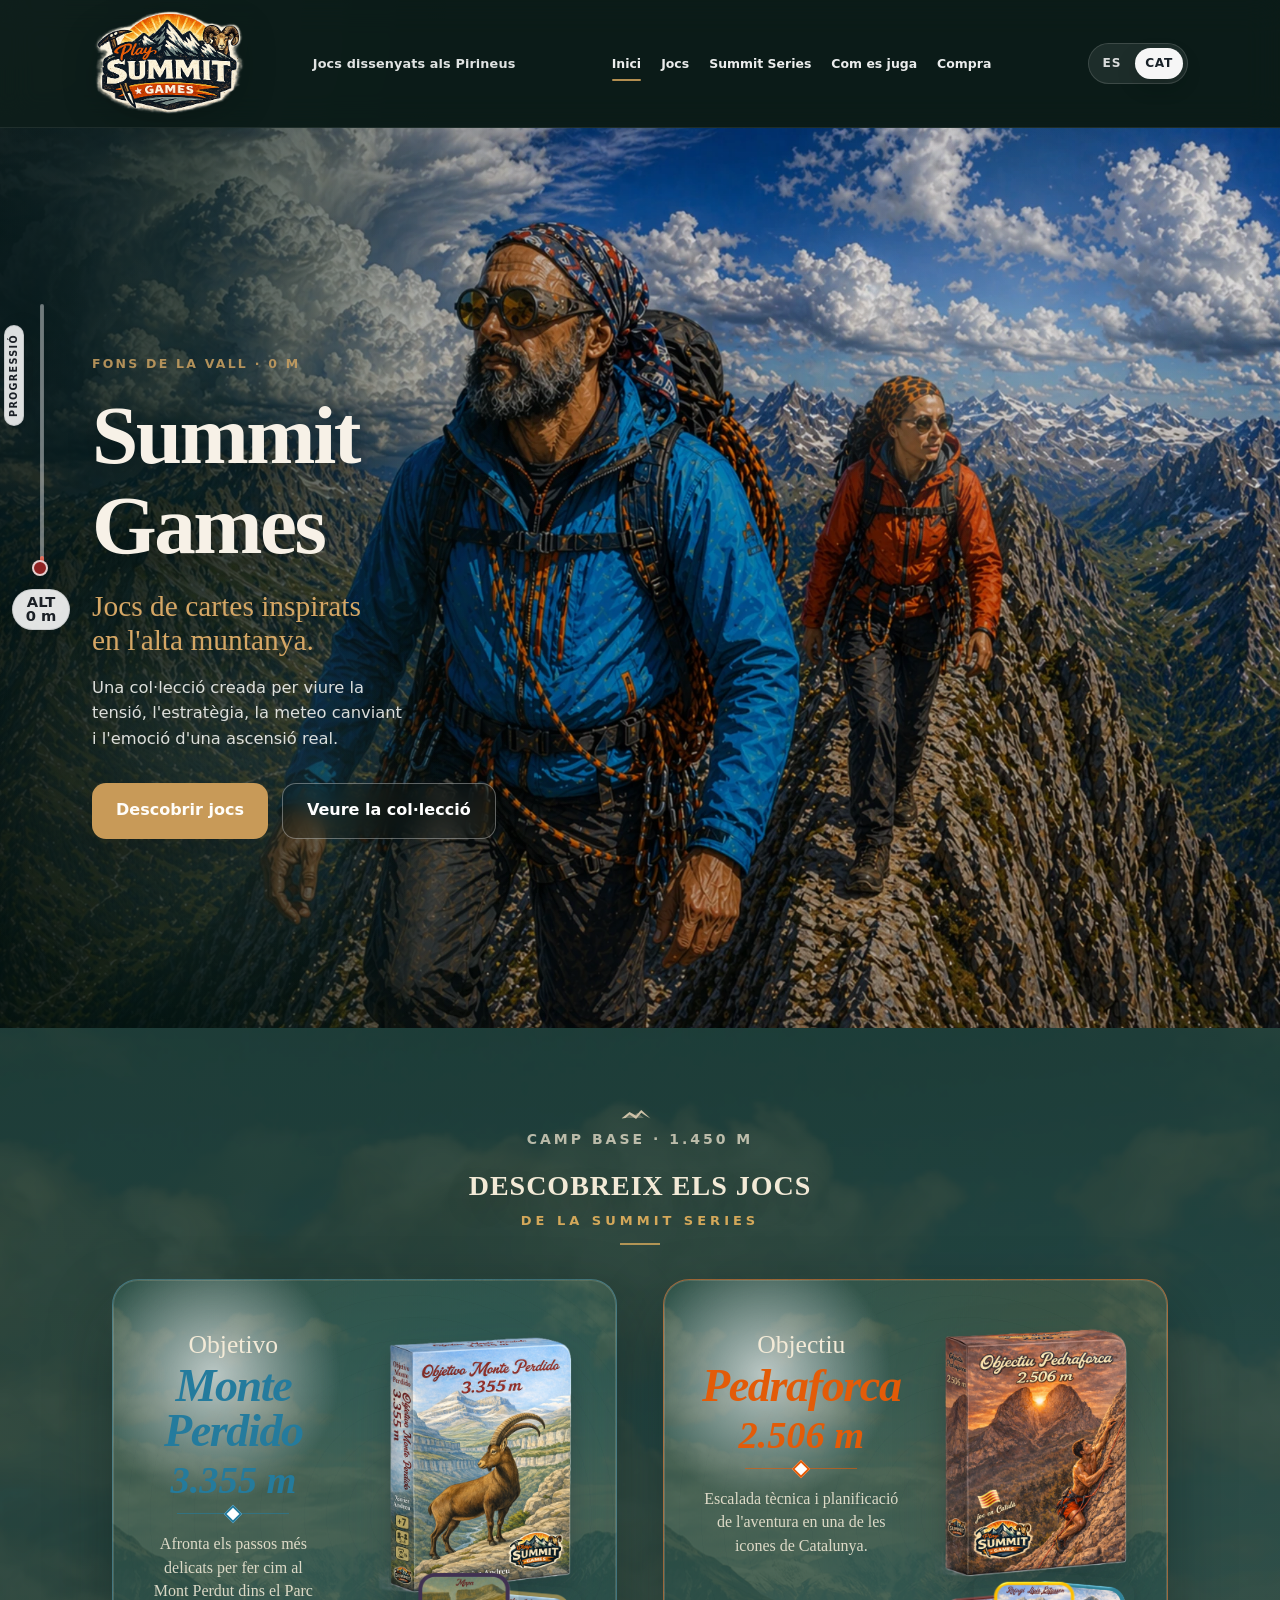
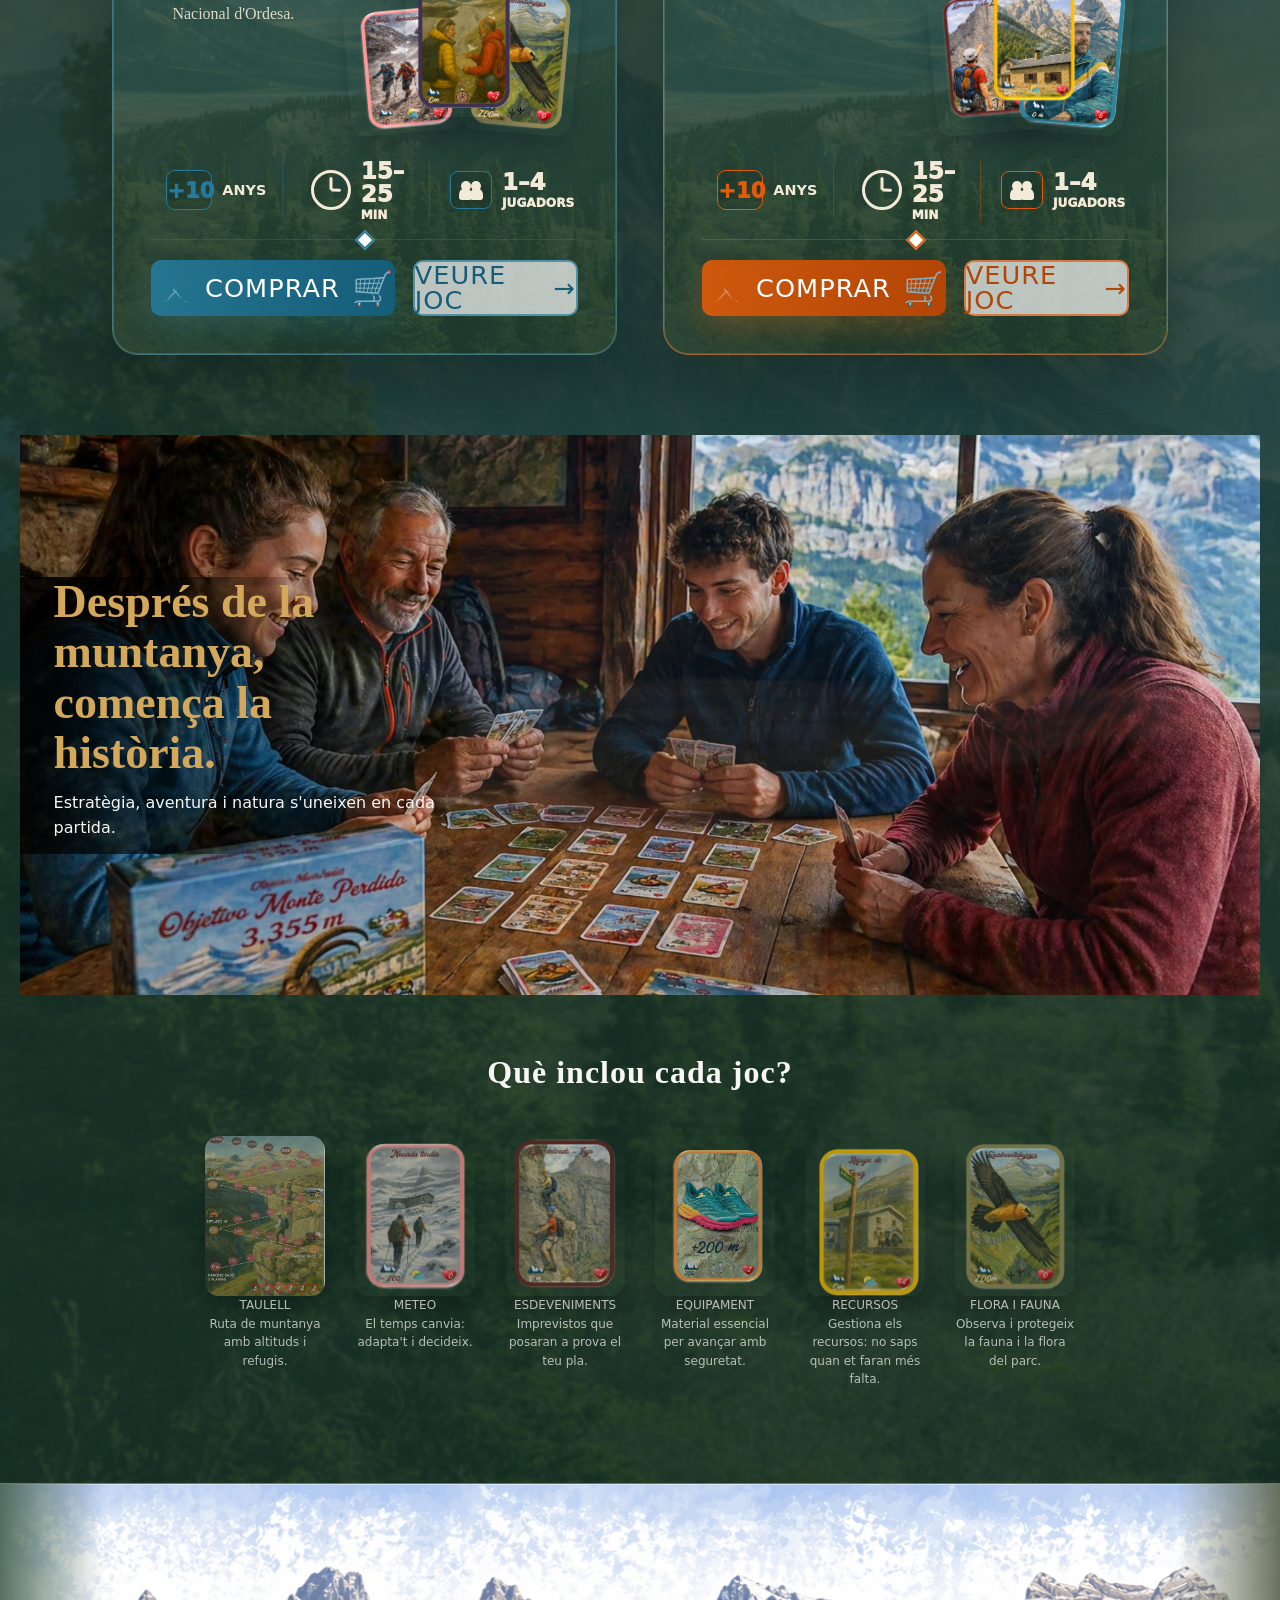
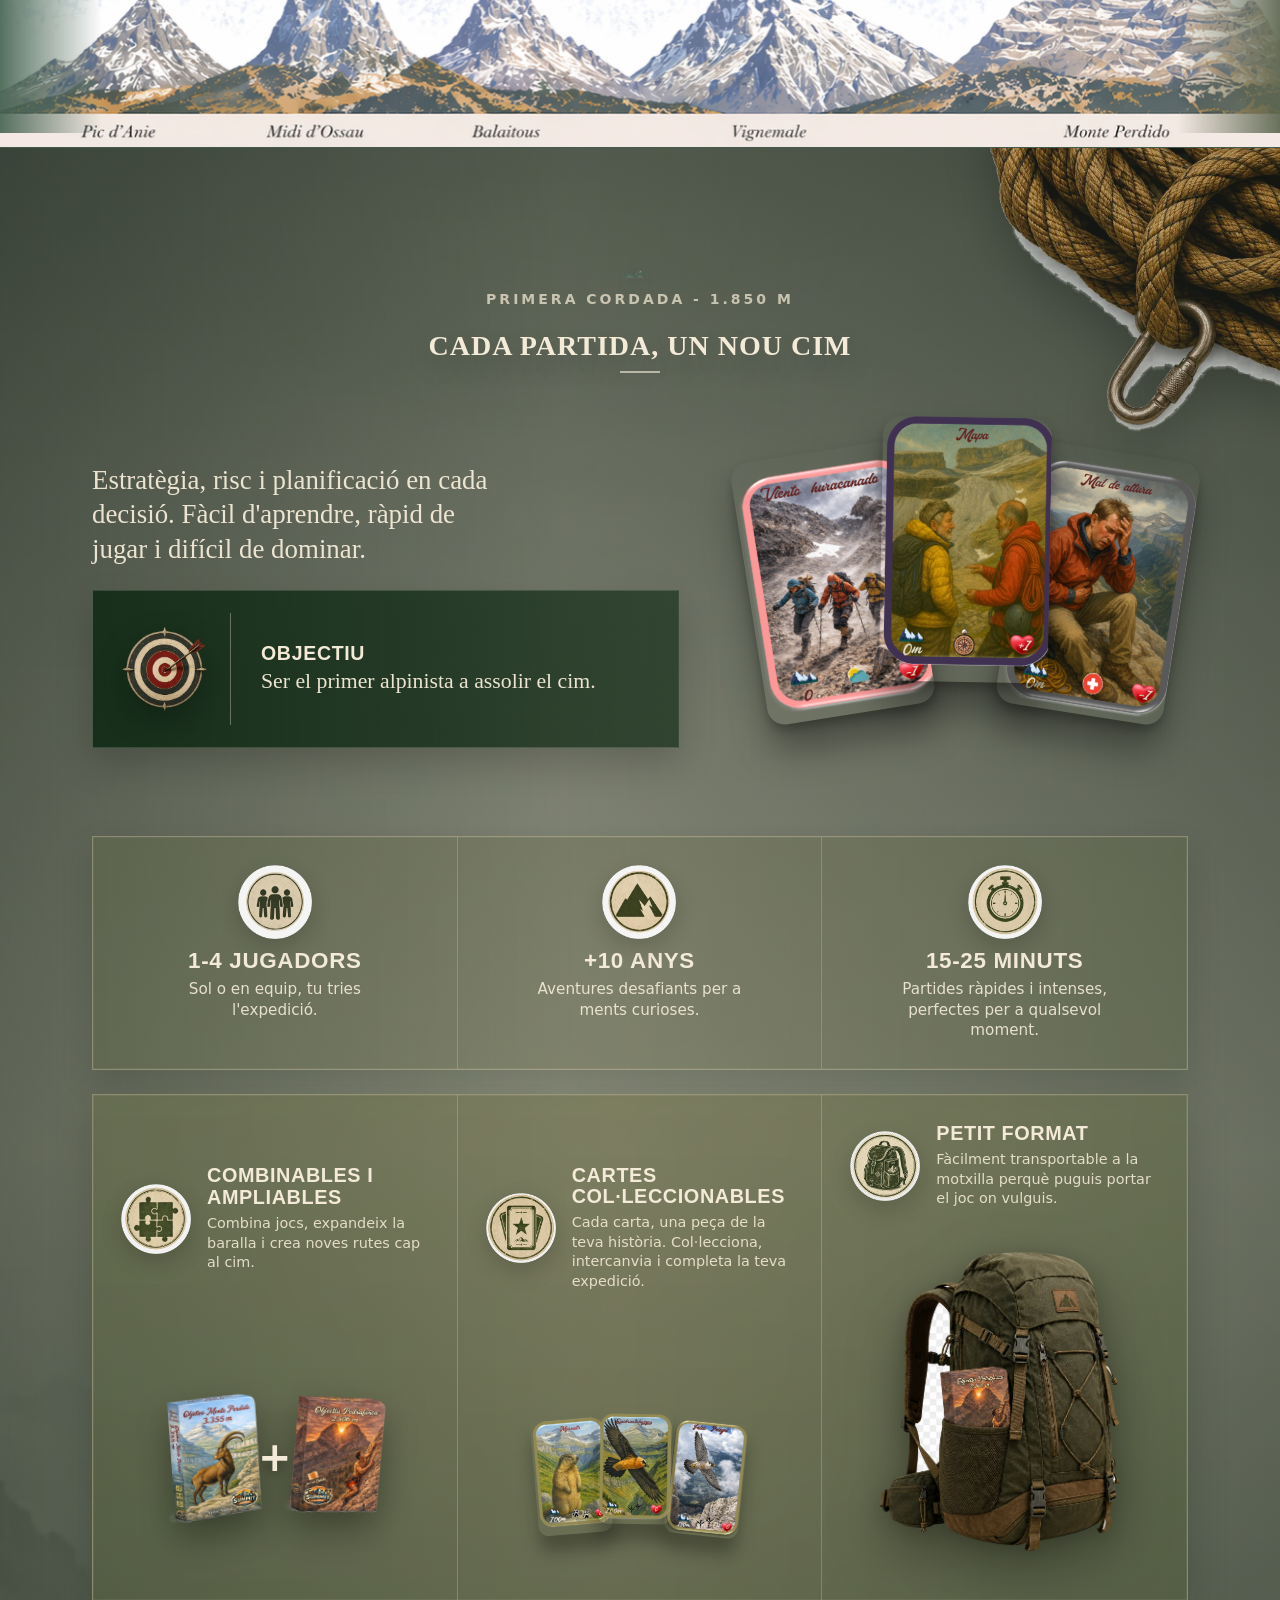
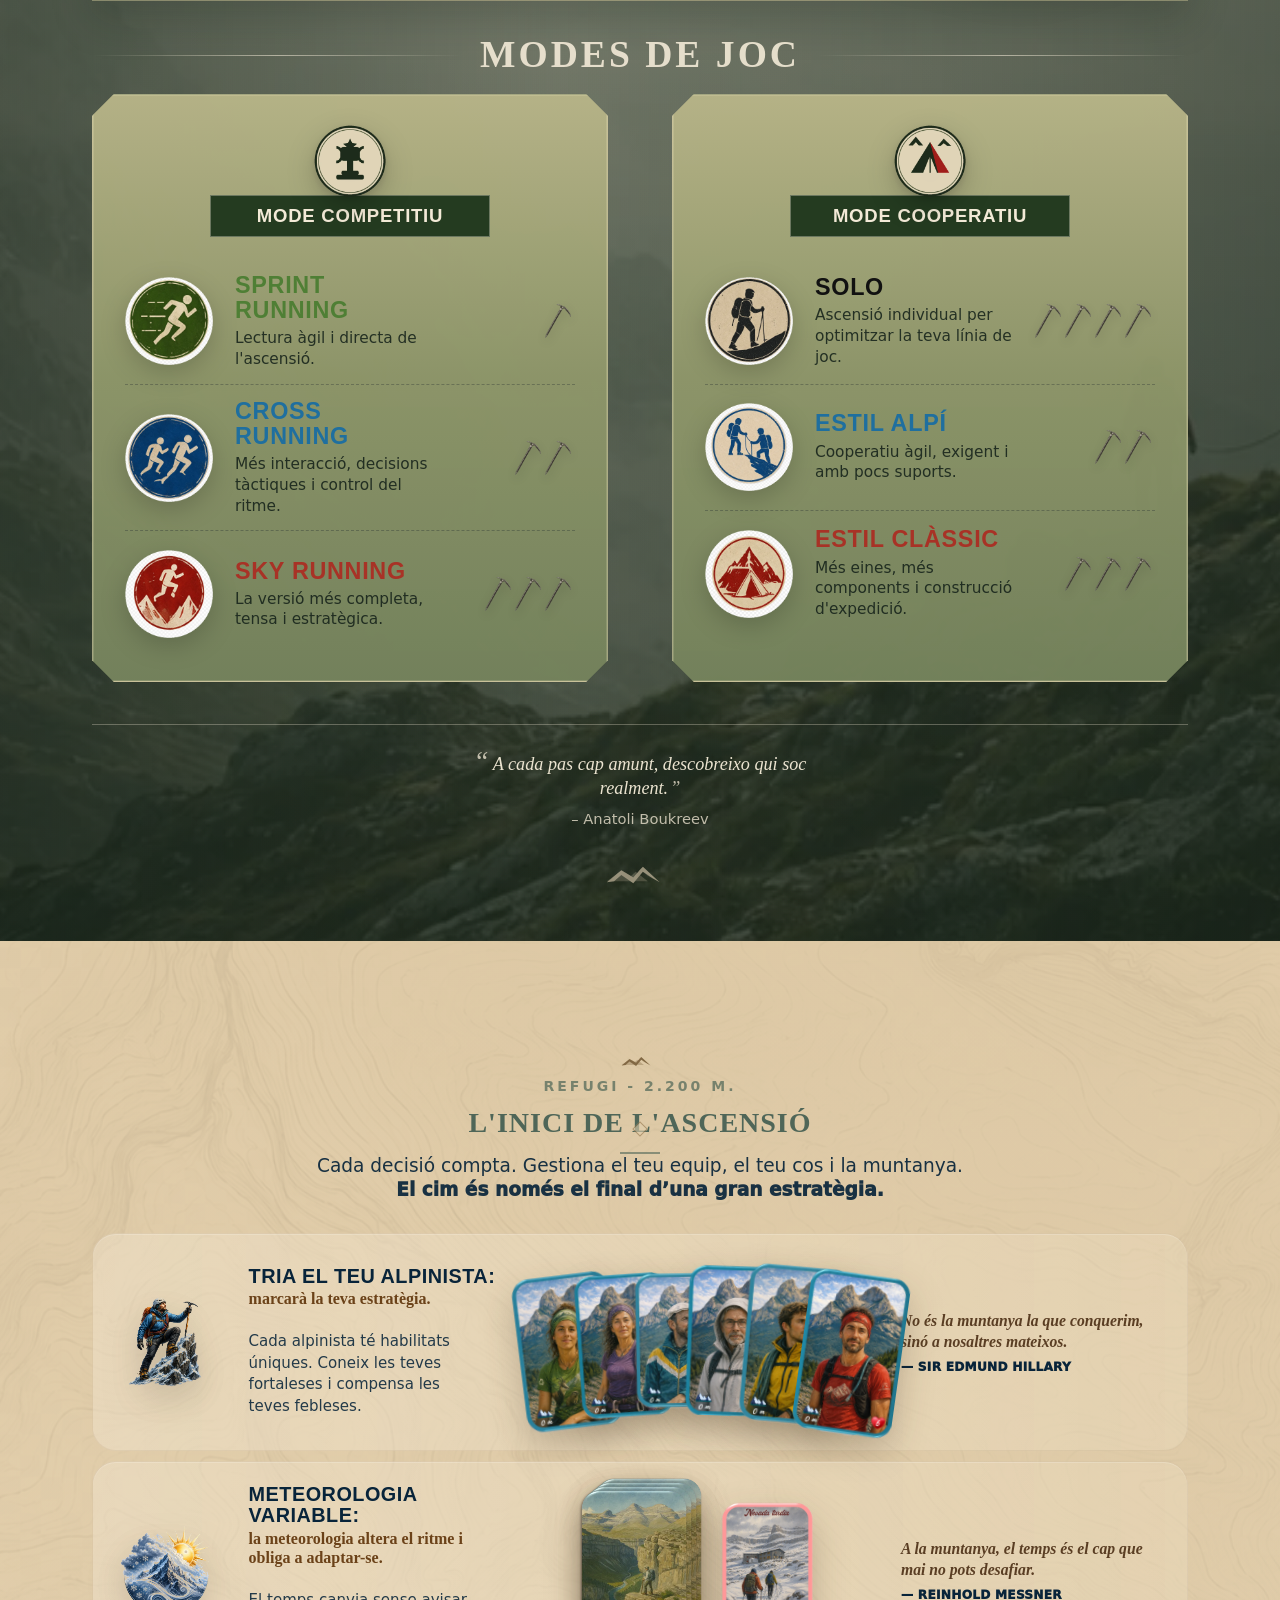
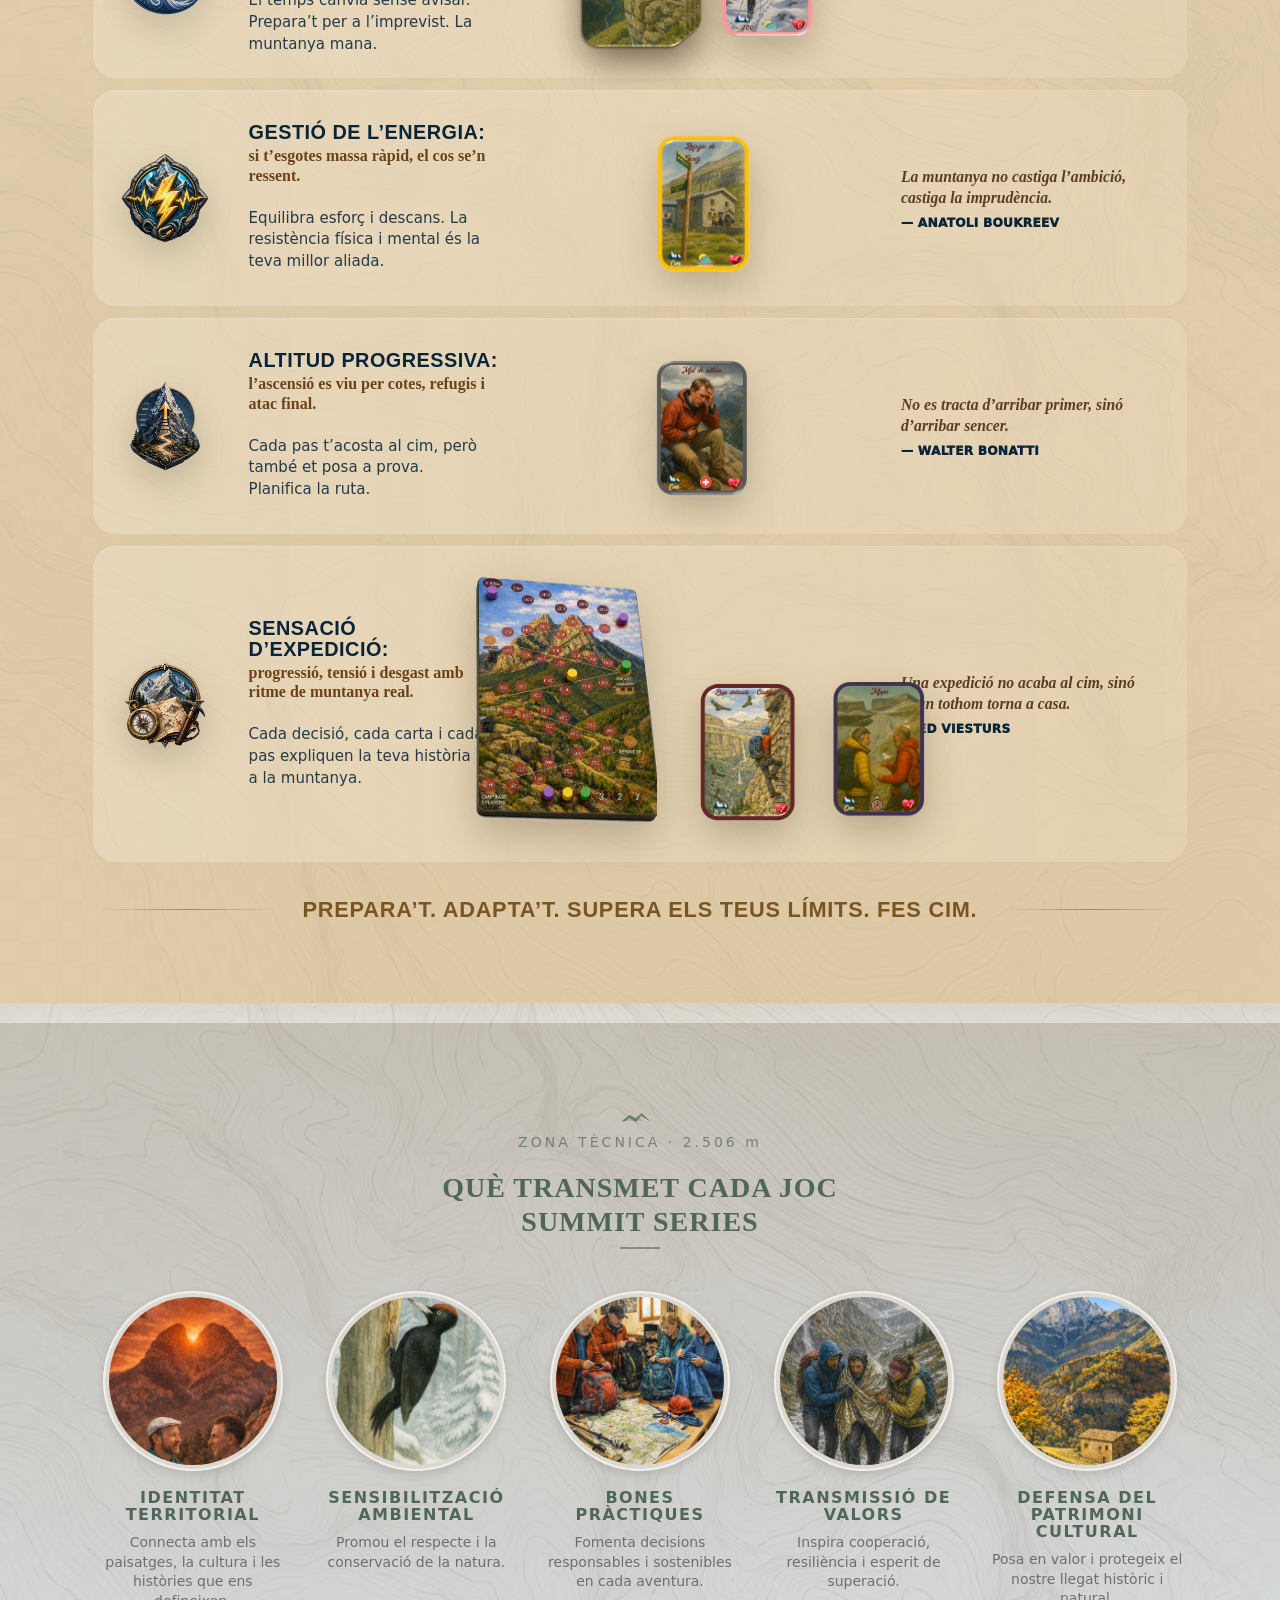
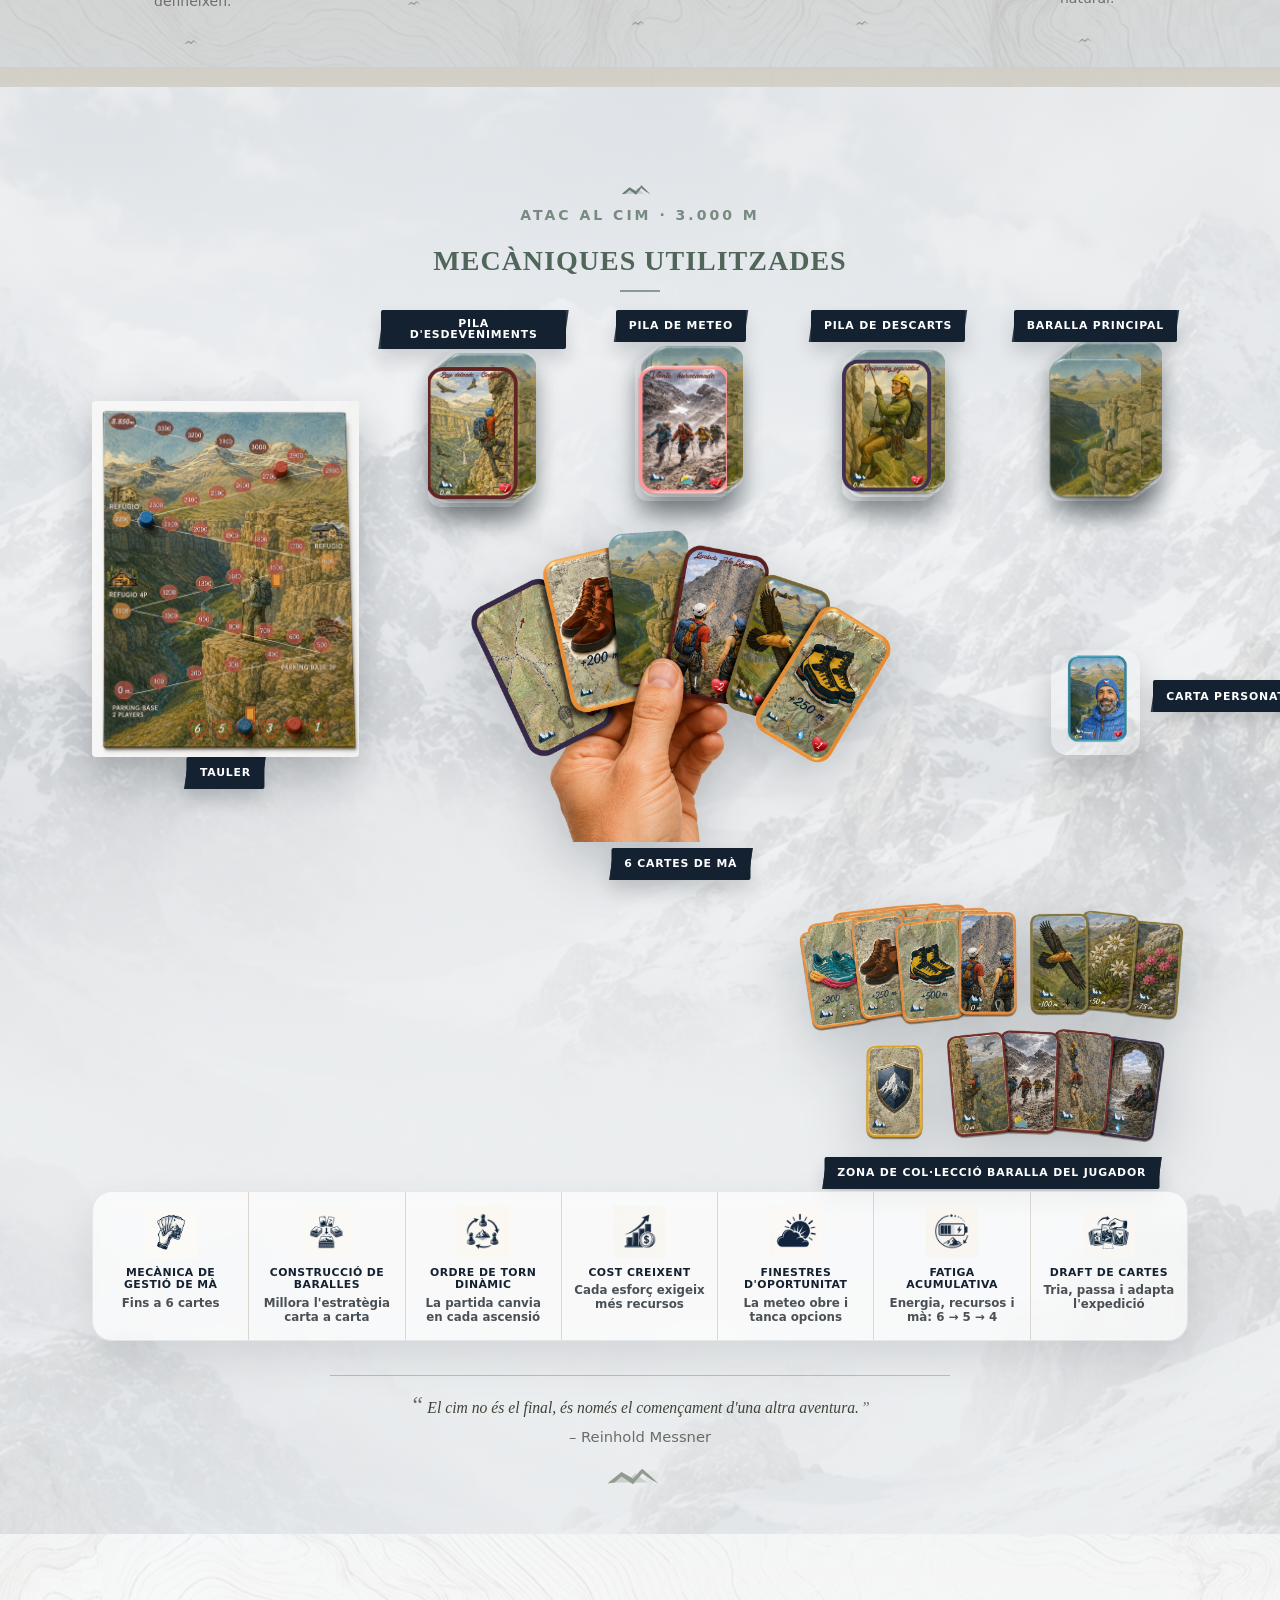
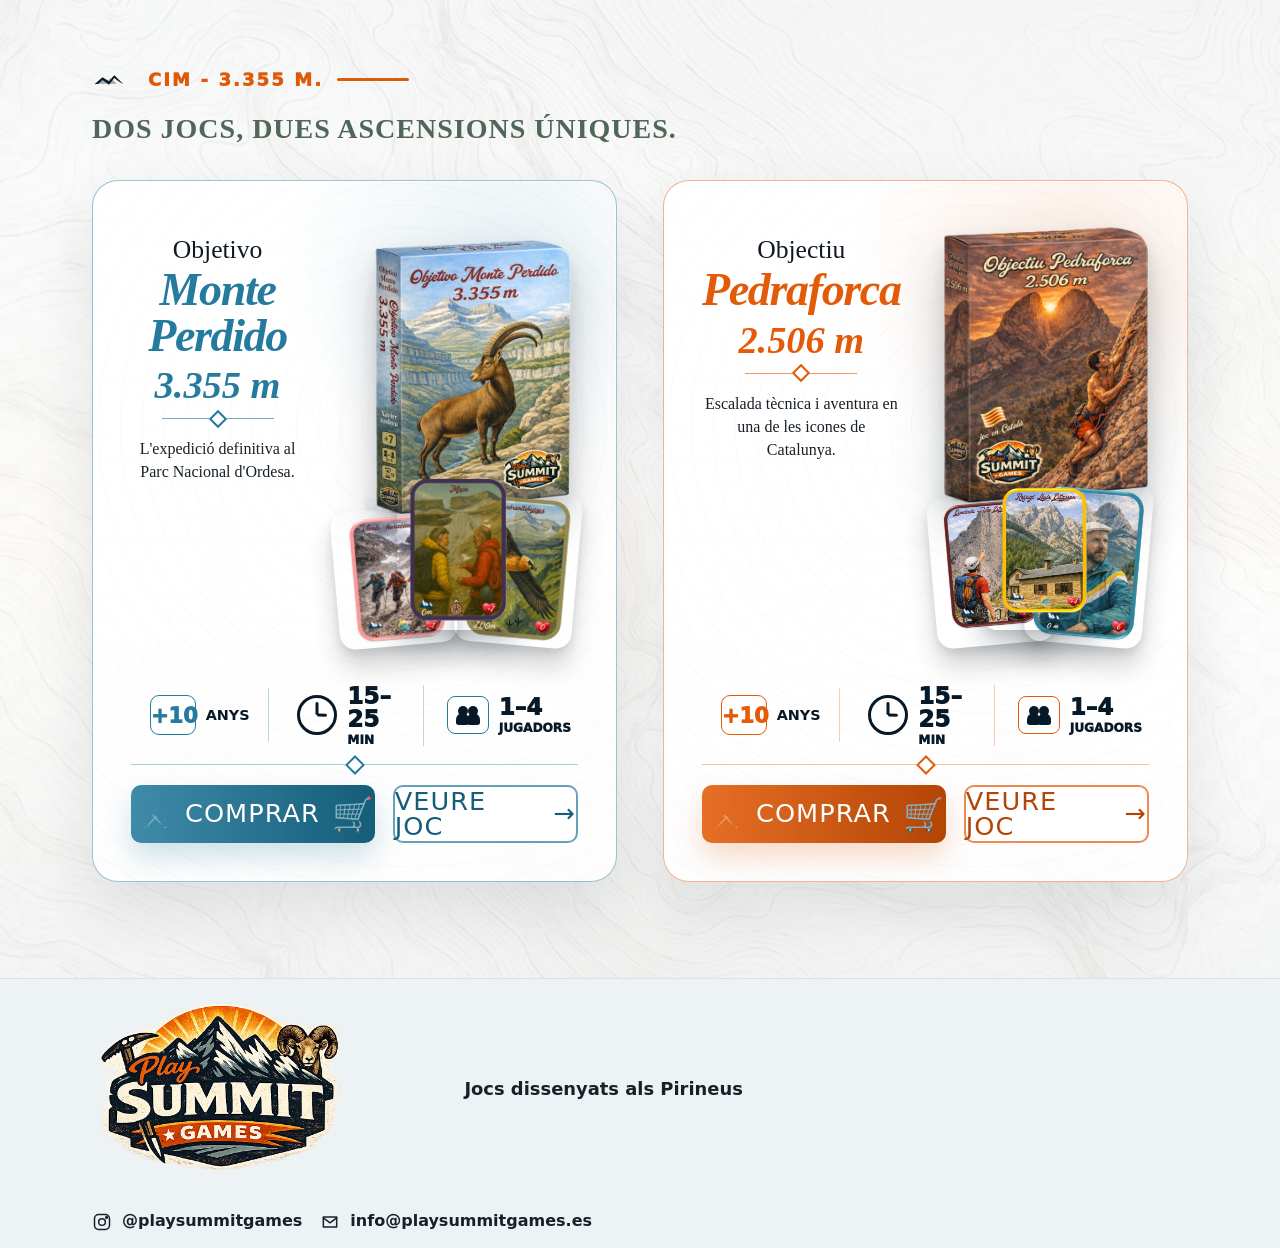
==== commit d2f1831c: "Change language from Spanish to Catalan in index.html" ====
--- a/index.html
+++ b/index.html
@@ -1,9 +1,9 @@
 <!DOCTYPE html>
-<html lang="es">
+<html lang="ca">
 <head>
   <meta charset="UTF-8" />
   <meta name="viewport" content="width=device-width, initial-scale=1.0" />
-  <title>Play Summit Games | Juegos diseñados en los Pirineos</title>
+  <title>Play Summit Games | Jocs dissenyats als Pirineus</title>
   <meta name="description" content="Summit Series: juegos de cartas inspirados en la alta montaña. Descubre Objetivo Monte Perdido 3.355 y Objectiu Pedraforca 2.506." />
   <link rel="stylesheet" href="styles.css" />
 </head>
@@ -45,10 +45,10 @@
         <a href="#compra" data-i18n="nav.buy">Compra</a>
       </nav>
 
-      <div class="language-switch" aria-label="Selector de idioma">
-        <button type="button" class="lang-switch-button active" data-lang="es" aria-pressed="true"><span data-i18n="lang.es">ES</span></button>
-        <button type="button" class="lang-switch-button" data-lang="cat" aria-pressed="false"><span data-i18n="lang.cat">CAT</span></button>
-      </div>
+<div class="language-switch" aria-label="Selector de idioma">
+  <button type="button" class="lang-switch-button" data-lang="es" aria-pressed="false"><span data-i18n="lang.es">ES</span></button>
+  <button type="button" class="lang-switch-button active" data-lang="cat" aria-pressed="true"><span data-i18n="lang.cat">CAT</span></button>
+</div>
     </div>
   </header>
 
--- a/styles.css
+++ b/styles.css
@@ -32,6 +32,19 @@
 
 * {
   box-sizing: border-box;
+}
+
+html,
+body {
+  width: 100%;
+  max-width: 100%;
+  overflow-x: hidden;
+}
+
+main {
+  width: 100%;
+  max-width: 100%;
+  overflow-x: hidden;
 }
 
 html {
@@ -739,13 +752,6 @@
   pointer-events: none;
 }
 
-.hero-topo-lines {
-  z-index: 1;
-  opacity: 0.16;
-  mix-blend-mode: screen;
-  mask-image: linear-gradient(90deg, rgba(0,0,0,1) 0%, rgba(0,0,0,0.98) 46%, rgba(0,0,0,0.25) 72%, rgba(0,0,0,0) 100%);
-}
-
 .hero-grid {
   display: grid;
   grid-template-columns: 0.95fr 1.05fr;
@@ -1075,11 +1081,11 @@
   background:
     linear-gradient(
       180deg,
-      rgba(30, 48, 28, 0.76) 0%,
-      rgba(46, 66, 38, 0.68) 42%,
-      rgba(28, 44, 25, 0.80) 100%
+      rgba(34, 45, 30, 0.54) 0%,
+      rgba(67, 77, 52, 0.46) 42%,
+      rgba(41, 52, 34, 0.58) 100%
     ),
-    url("assets/s4-refugio-montana-bg.webp");
+    url("assets/s3-mountain-landscape-bg.webp");
   background-size: cover;
   background-position: center center;
   background-repeat: no-repeat;
@@ -1091,27 +1097,26 @@
   inset: 0;
   z-index: 0;
   background:
-    radial-gradient(circle at 18% 16%, rgba(246, 234, 202, 0.12), transparent 26%),
-    radial-gradient(circle at 82% 22%, rgba(255, 255, 255, 0.08), transparent 24%),
-    linear-gradient(180deg, rgba(0,0,0,0.04), rgba(0,0,0,0.18));
+    linear-gradient(
+      90deg,
+      rgba(20, 32, 23, 0.42) 0%,
+      rgba(20, 32, 23, 0.10) 44%,
+      rgba(20, 32, 23, 0.38) 100%
+    ),
+    linear-gradient(
+      180deg,
+      rgba(20, 32, 23, 0.22) 0%,
+      rgba(20, 32, 23, 0.02) 42%,
+      rgba(20, 32, 23, 0.28) 100%
+    );
   pointer-events: none;
 }
 
+.seccion-3 .topo-lines {
+  display: none;
+}
+
 .seccion-3::after {
-  content: "";
-  position: absolute;
-  inset: 0;
-  z-index: 1;
-  background-image: url("assets/s3-icon-mountain.webp");
-  background-repeat: no-repeat;
-  background-position: right -8vw bottom -40px;
-  background-size: min(980px, 76vw) auto;
-  opacity: 0.18;
-  mix-blend-mode: screen;
-  pointer-events: none;
-}
-
-.seccion-3 .topo-lines {
   display: none;
 }
 
@@ -1122,20 +1127,7 @@
 
 /* Montaña grande de fondo */
 .s3-bg-mountains {
-  position: absolute;
-  right: -10vw;
-  top: 210px;
-  width: min(1120px, 76vw);
-  height: 720px;
-  z-index: 2;
-  opacity: 0.42;
-  pointer-events: none;
-  background: url("assets/s3-icon-mountain.webp") center bottom / contain no-repeat;
-  filter:
-    drop-shadow(0 30px 38px rgba(0,0,0,0.28))
-    saturate(0.9)
-    contrast(1.02);
-  mix-blend-mode: screen;
+  display: none;
 }
 
 /* Cuerda superior derecha */
@@ -1360,16 +1352,24 @@
 .s3-info-band {
   display: grid;
   grid-template-columns: repeat(3, minmax(0, 1fr));
-  border: 1px solid rgba(243, 234, 215, 0.38);
-  background: rgba(255,255,255,0.035);
-  box-shadow: inset 0 0 0 1px rgba(255,255,255,0.03);
+  border: 1px solid rgba(229, 215, 180, 0.34);
+  background:
+    linear-gradient(
+      90deg,
+      rgba(92, 101, 70, 0.42),
+      rgba(111, 113, 79, 0.34),
+      rgba(92, 101, 70, 0.42)
+    );
+  box-shadow:
+    inset 0 0 0 1px rgba(245, 232, 197, 0.06),
+    0 14px 30px rgba(14, 28, 18, 0.16);
   margin: 0 auto 24px;
 }
 
 .s3-info-item {
   text-align: center;
   padding: clamp(18px, 3vw, 28px) clamp(12px, 2vw, 24px);
-  border-right: 1px solid rgba(243, 234, 215, 0.34);
+  border-right: 1px solid rgba(229, 215, 180, 0.26);
 }
 
 .s3-info-item:last-child {
@@ -1412,10 +1412,18 @@
   grid-template-columns: repeat(3, minmax(0, 1fr));
   gap: 0;
   margin-bottom: 34px;
-  border: 1px solid rgba(243, 234, 215, 0.38);
+  border: 1px solid rgba(229, 215, 180, 0.34);
   background:
-    linear-gradient(90deg, rgba(34, 52, 28, 0.82), rgba(49, 69, 38, 0.60)),
-    rgba(255,255,255,0.04);
+    linear-gradient(
+      90deg,
+      rgba(92, 101, 70, 0.76) 0%,
+      rgba(111, 113, 79, 0.70) 48%,
+      rgba(92, 101, 70, 0.76) 100%
+    );
+  box-shadow:
+    0 18px 38px rgba(14, 28, 18, 0.22),
+    inset 0 0 0 1px rgba(245, 232, 197, 0.08);
+  backdrop-filter: blur(2px);
 }
 
 .s3-expand-item {
@@ -1426,10 +1434,16 @@
   align-items: center;
   min-height: 214px;
   padding: clamp(18px, 2.4vw, 28px);
+  background:
+    linear-gradient(
+      180deg,
+      rgba(235, 220, 184, 0.055),
+      rgba(27, 44, 29, 0.10)
+    );
 }
 
 .s3-expand-item:not(:last-child) {
-  border-right: 1px solid rgba(243, 234, 215, 0.32);
+  border-right: 1px solid rgba(229, 215, 180, 0.28);
 }
 
 .s3-expand-icon img {
@@ -1590,14 +1604,33 @@
   position: relative;
   padding: 54px 32px 24px;
   background:
-    linear-gradient(180deg, rgba(232, 222, 197, 0.96), rgba(214, 203, 177, 0.94));
-  color: #182128;
-  border: 1px solid rgba(243, 234, 215, 0.48);
+    linear-gradient(
+      180deg,
+      rgba(184, 181, 136, 0.96) 0%,
+      rgba(143, 151, 106, 0.96) 48%,
+      rgba(116, 130, 92, 0.98) 100%
+    );
+  color: #132018;
+  border: 1px solid rgba(232, 218, 181, 0.42);
   box-shadow:
-    0 24px 44px rgba(0,0,0,0.18),
-    inset 0 0 0 1px rgba(255,255,255,0.42);
+    0 24px 44px rgba(10, 22, 14, 0.24),
+    inset 0 0 0 1px rgba(250, 238, 204, 0.16);
   clip-path: polygon(22px 0, calc(100% - 22px) 0, 100% 22px, 100% calc(100% - 22px), calc(100% - 22px) 100%, 22px 100%, 0 calc(100% - 22px), 0 22px);
   overflow: visible;
+}
+
+.s3-mode-panel .s3-mode-copy p {
+  color: rgba(19, 32, 24, 0.86);
+}
+
+.s3-mode-panel-title h3 {
+  background: #2d3e25;
+  color: #f3ead7;
+  border: 1px solid rgba(243, 234, 215, 0.34);
+}
+
+.s3-mode-item {
+  border-bottom: 1px dashed rgba(31, 45, 30, 0.36);
 }
 
 .s3-mode-panel-title {
@@ -1893,13 +1926,6 @@
 ========================= */
 
 @media (max-width: 1180px) {
-.s3-bg-mountains {
-  top: 500px;
-  right: -16vw;
-  width: min(980px, 104vw);
-  height: 600px;
-  opacity: 0.42;
-}
 
   .s3-rope-corner {
     width: 310px;
@@ -1927,10 +1953,10 @@
     grid-template-rows: auto;
   }
 
-  .s3-expand-item:not(:last-child) {
-    border-right: 0;
-    border-bottom: 1px solid rgba(243, 234, 215, 0.32);
-  }
+.s3-expand-item:not(:last-child) {
+  border-right: 0;
+  border-bottom: 1px solid rgba(229, 215, 180, 0.28);
+}
 
   .s3-box-combo,
   .s3-collectible-cards,
@@ -1975,14 +2001,6 @@
   .seccion-3 {
     padding: 70px 0 64px;
   }
-
-.s3-bg-mountains {
-  top: 610px;
-  right: -30vw;
-  width: 128vw;
-  height: 500px;
-  opacity: 0.32;
-}
 
   .s3-rope-corner {
     width: 220px;
@@ -2030,10 +2048,10 @@
     grid-template-columns: 1fr;
   }
 
-  .s3-info-item {
-    border-right: 0;
-    border-bottom: 1px solid rgba(243, 234, 215, 0.28);
-  }
+.s3-info-item {
+  border-right: 0;
+  border-bottom: 1px solid rgba(229, 215, 180, 0.24);
+}
 
   .s3-info-item:last-child {
     border-bottom: 0;
@@ -2095,13 +2113,6 @@
 }
 
 @media (max-width: 560px) {
-.s3-bg-mountains {
-  top: 690px;
-  right: -50vw;
-  width: 155vw;
-  height: 410px;
-  opacity: 0.26;
-}
 
   .s3-rope-corner {
     width: 168px;
@@ -5117,10 +5128,11 @@
 }
 
 @media (max-width: 1180px) {
-  .container {
+.container {
   width: min(calc(100% - 120px), var(--container));
-  margin-left: 88px;
-  margin-right: 32px;
+  margin-left: auto;
+  margin-right: auto;
+  padding-left: 76px;
 }
 
 .altitude-ruler {
@@ -5264,9 +5276,13 @@
     padding: 74px 0;
   }
 
-  .container {
-    width: min(calc(100% - 36px), var(--container));
-  }
+.container {
+  width: min(calc(100% - 32px), var(--container));
+  margin-left: auto;
+  margin-right: auto;
+  padding-left: 0;
+  padding-right: 0;
+}
 
   .altitude-ruler {
     display: none;
@@ -5301,9 +5317,6 @@
     linear-gradient(180deg, rgba(6, 24, 20, 0.72) 0%, rgba(8, 30, 24, 0.54) 28%, rgba(8, 30, 24, 0.22) 52%, rgba(8, 30, 24, 0.06) 74%, rgba(8, 30, 24, 0.18) 100%);
  }
 
-  .hero-topo-lines {
-    mask-image: linear-gradient(180deg, rgba(0,0,0,1) 0%, rgba(0,0,0,0.92) 48%, rgba(0,0,0,0.18) 78%, rgba(0,0,0,0) 100%);
-  }
 
   .hero-copy {
     max-width: 100%;
@@ -5347,9 +5360,13 @@
     width: 100%;
   }
 
-  .container {
-    width: min(calc(100% - 24px), var(--container));
-  }
+.container {
+  width: min(calc(100% - 24px), var(--container));
+  margin-left: auto;
+  margin-right: auto;
+  padding-left: 0;
+  padding-right: 0;
+}
 
   .brand {
     gap: 12px;
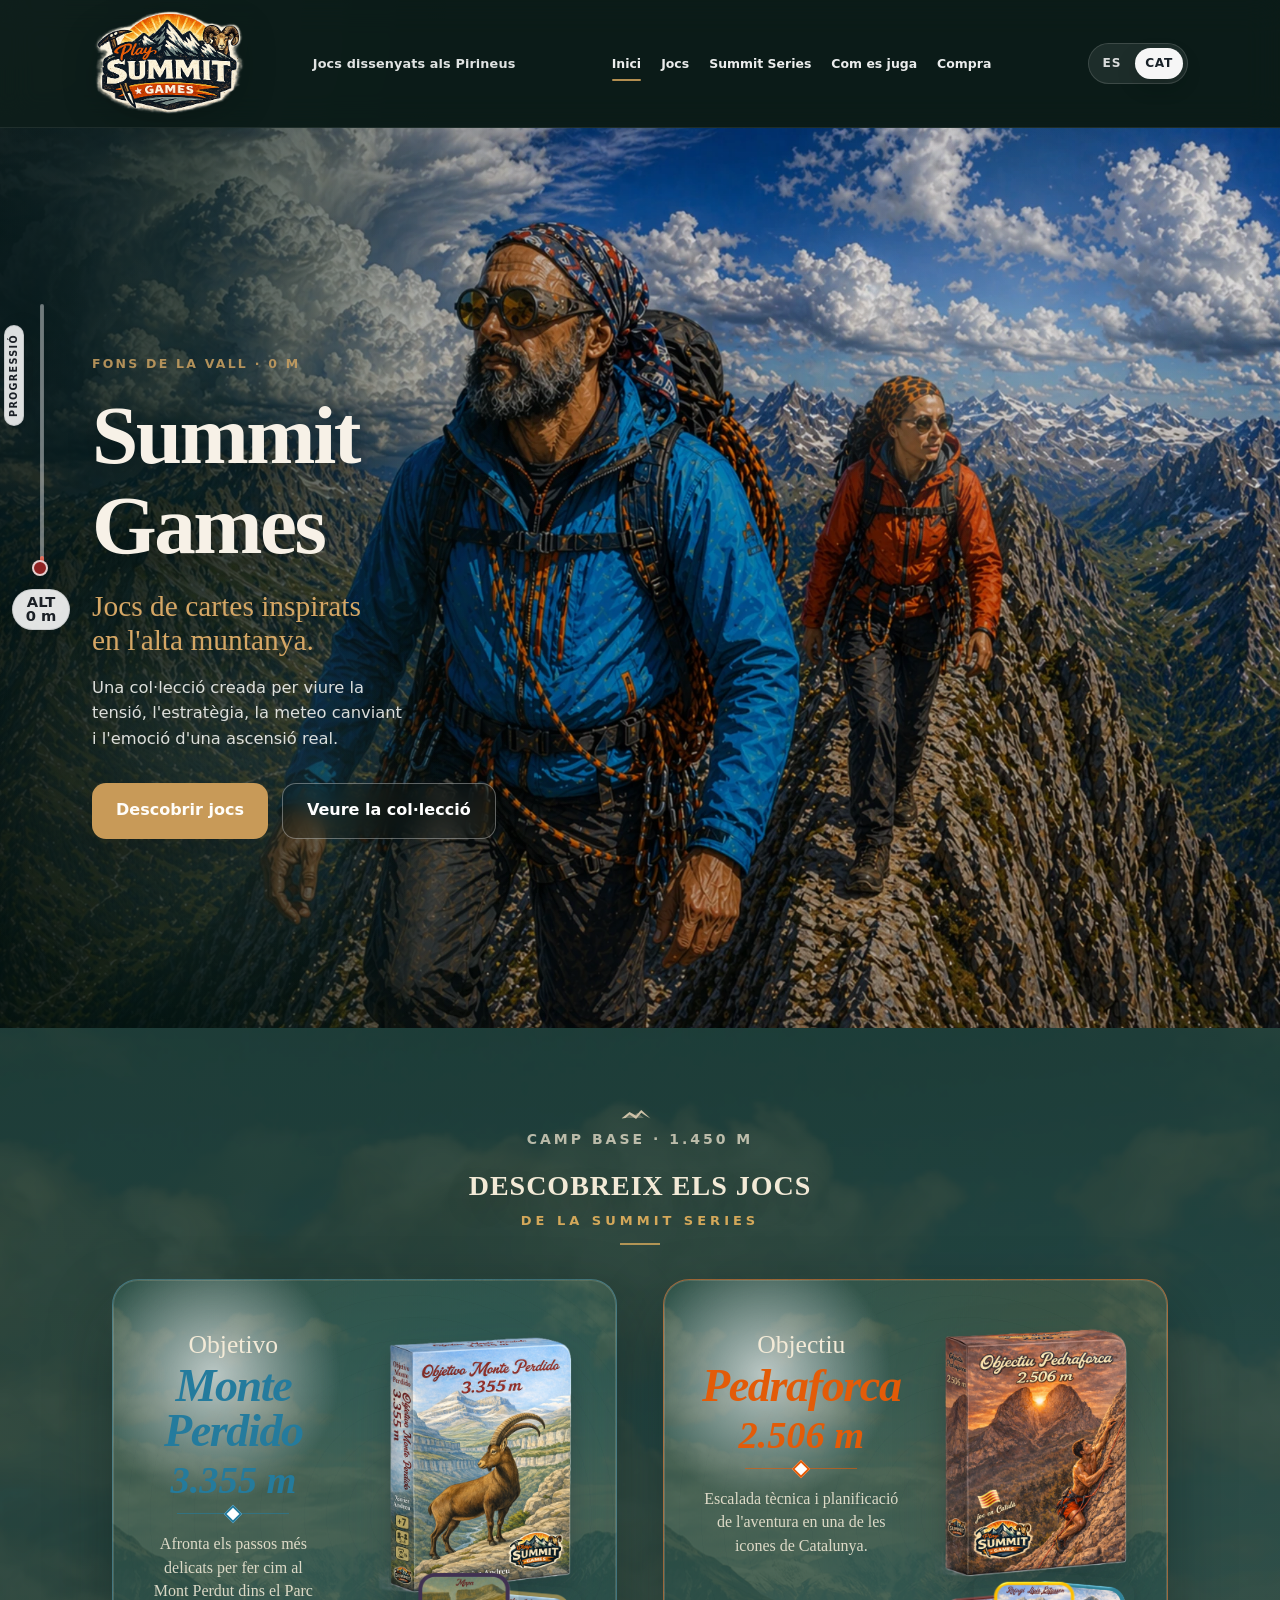
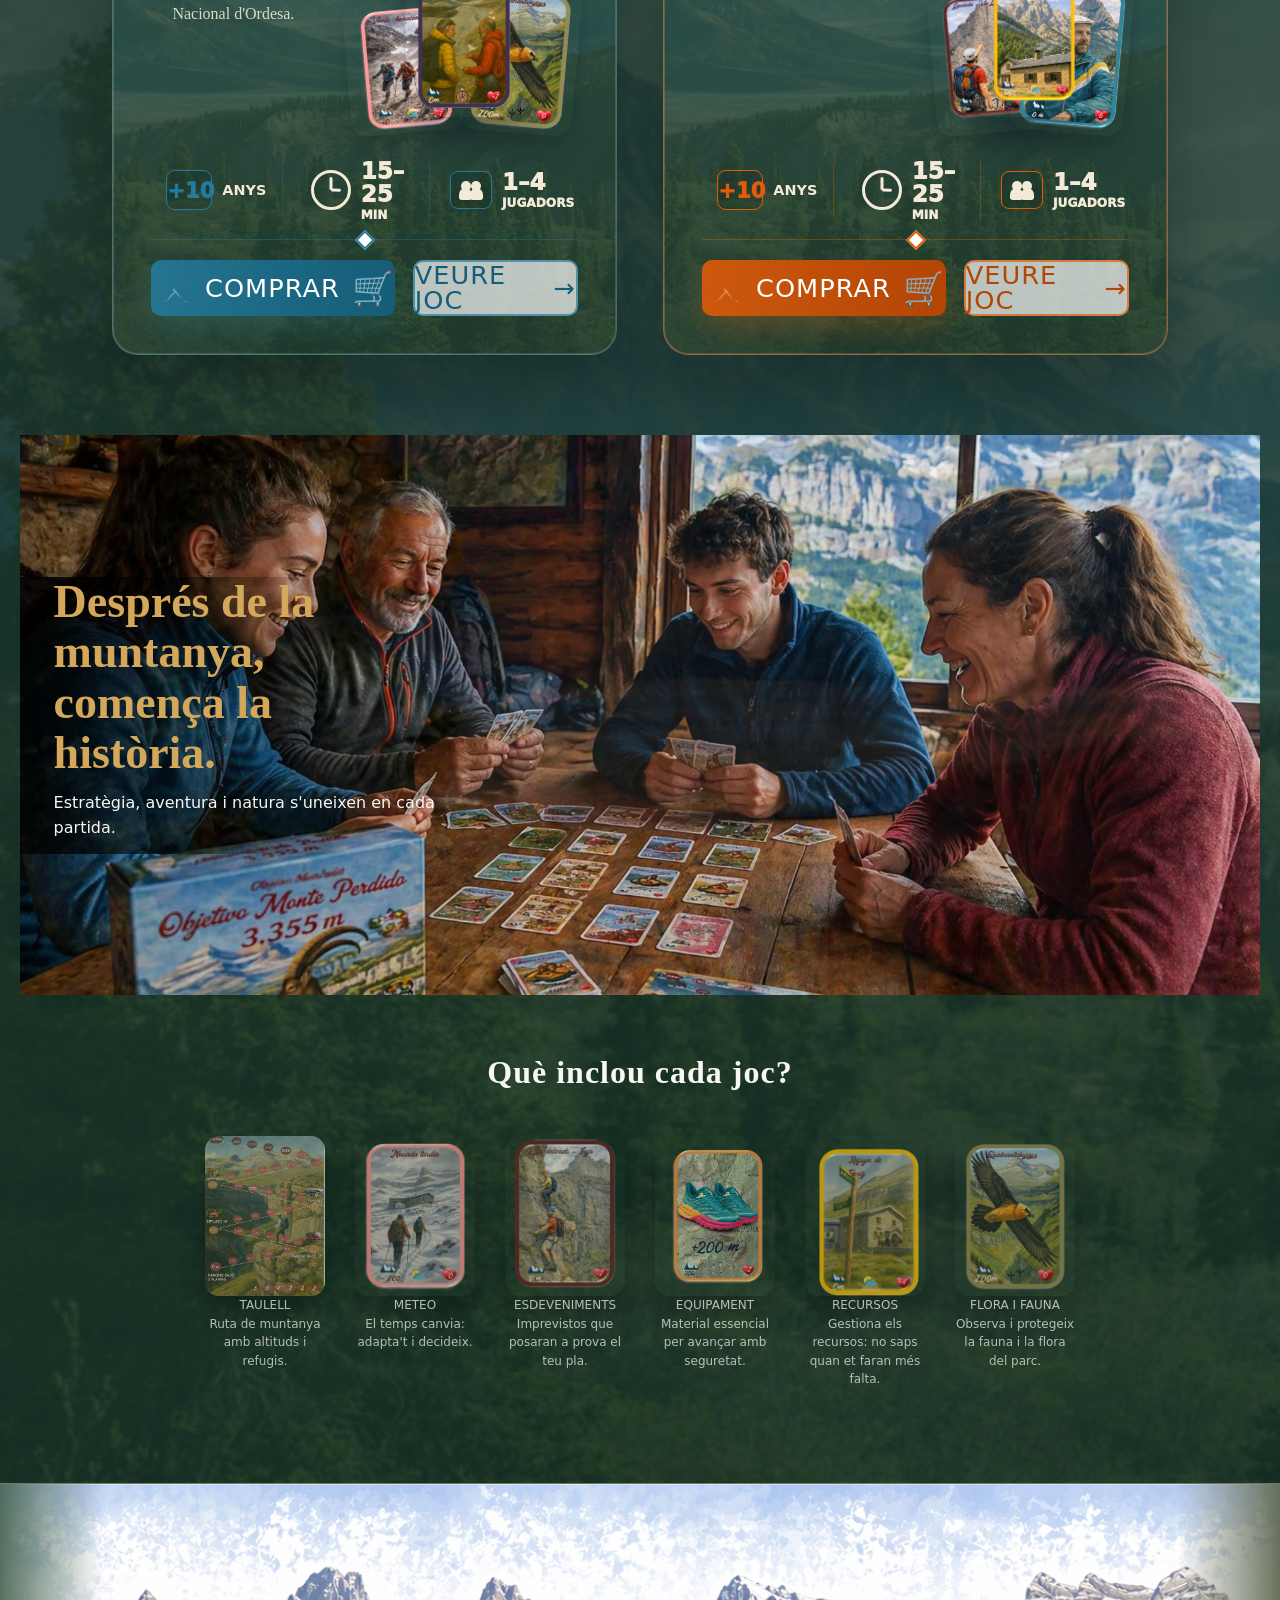
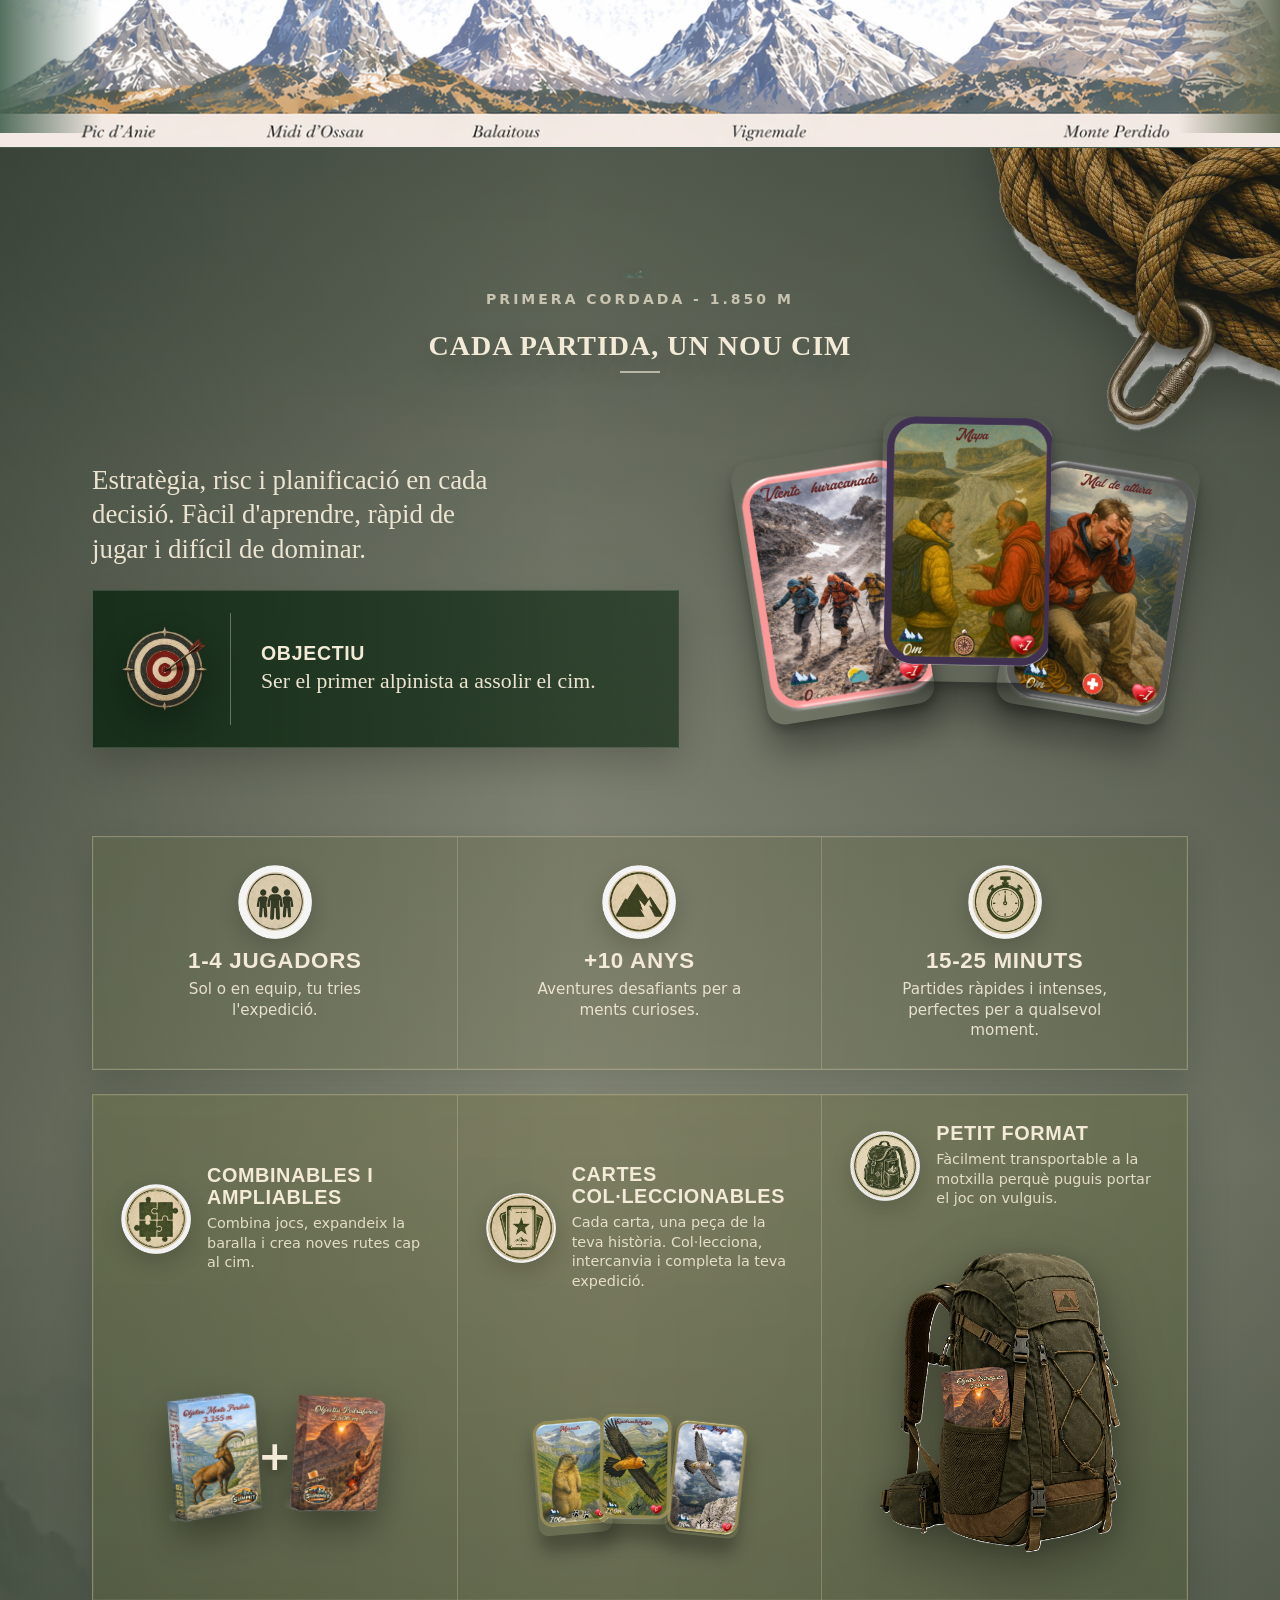
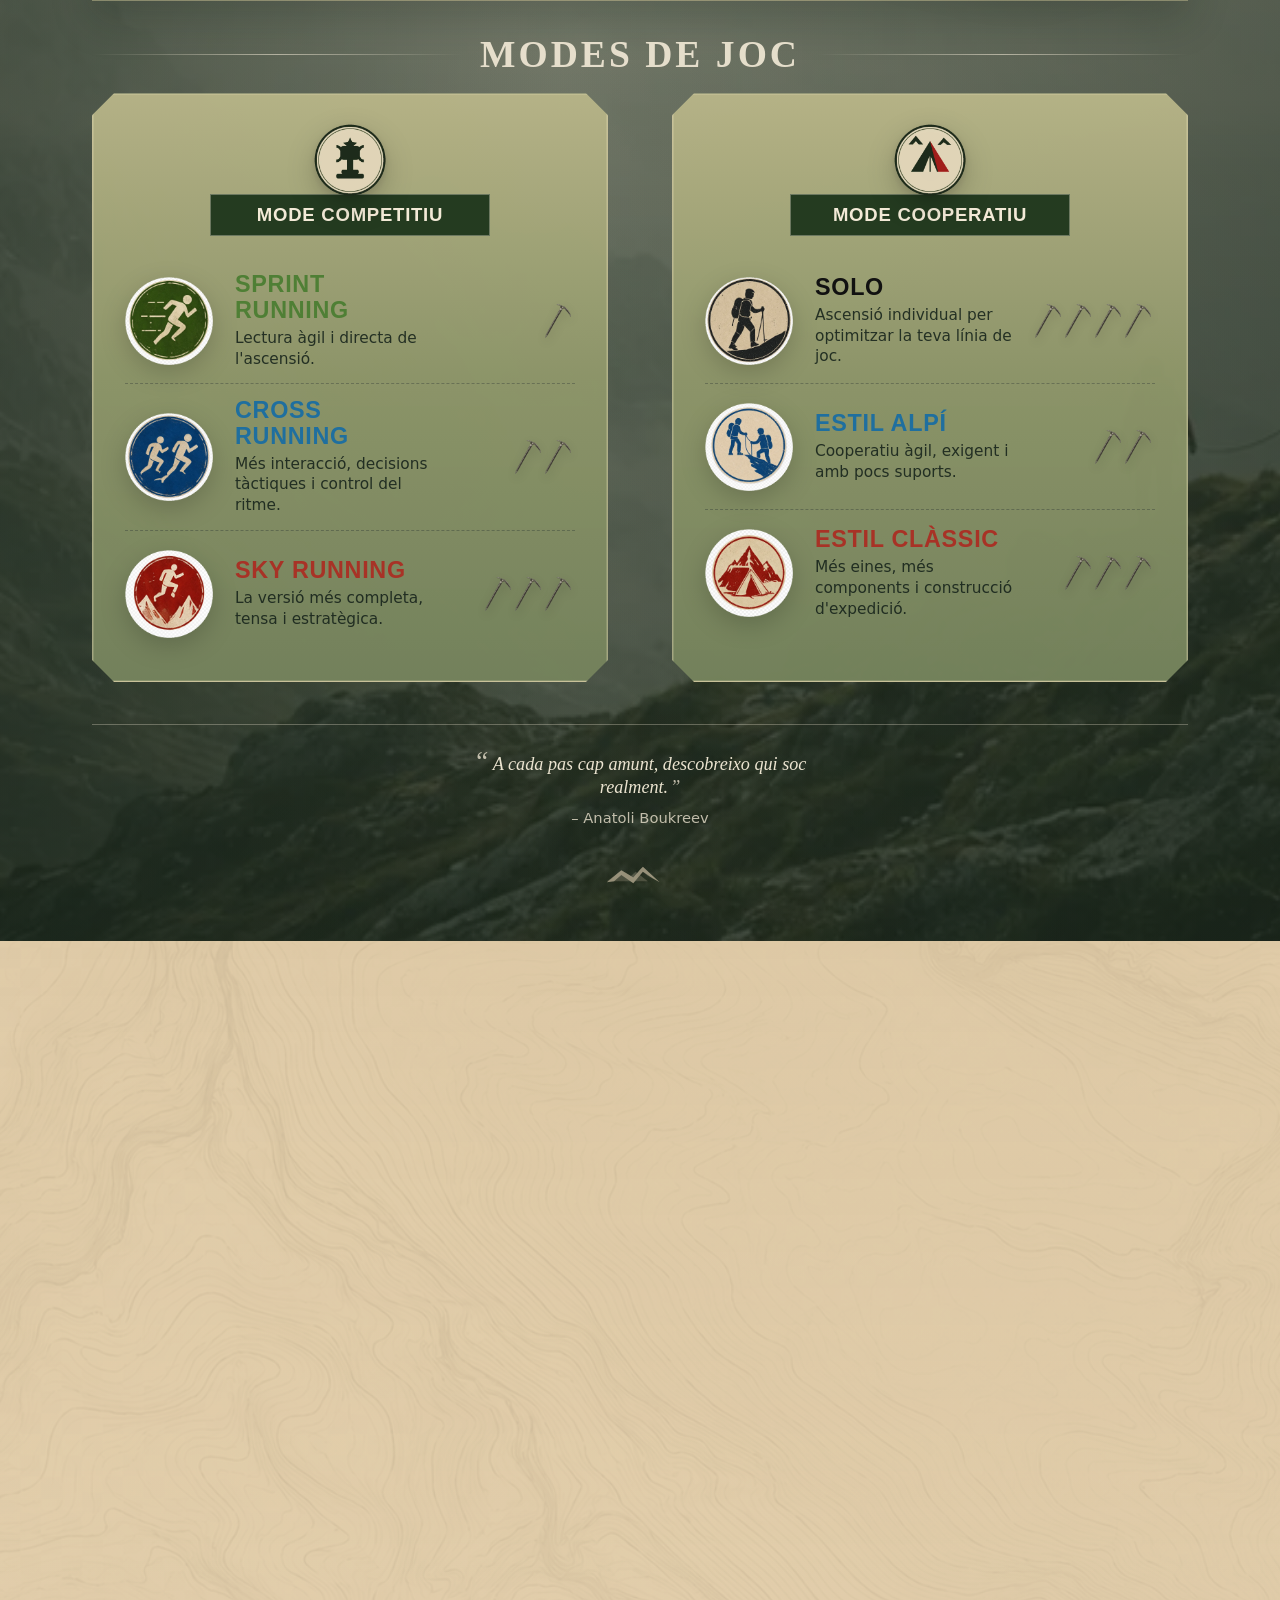
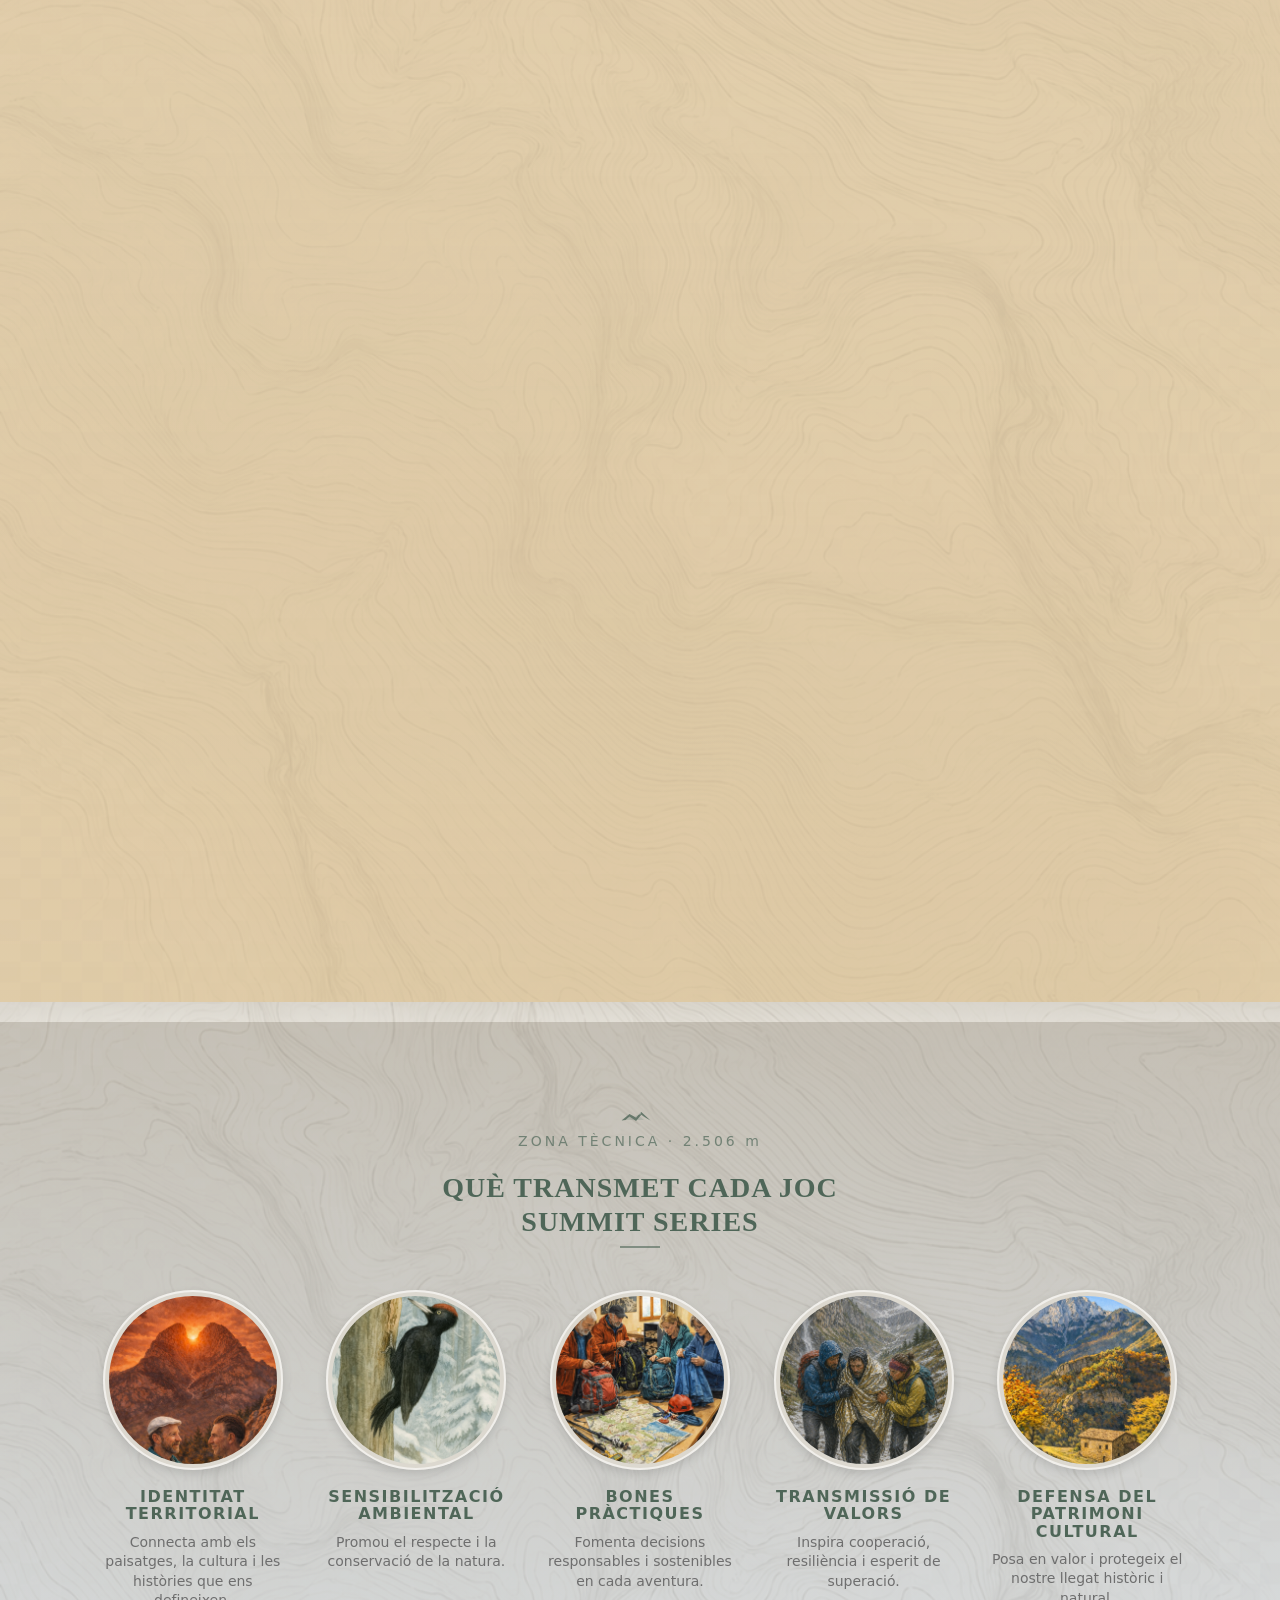
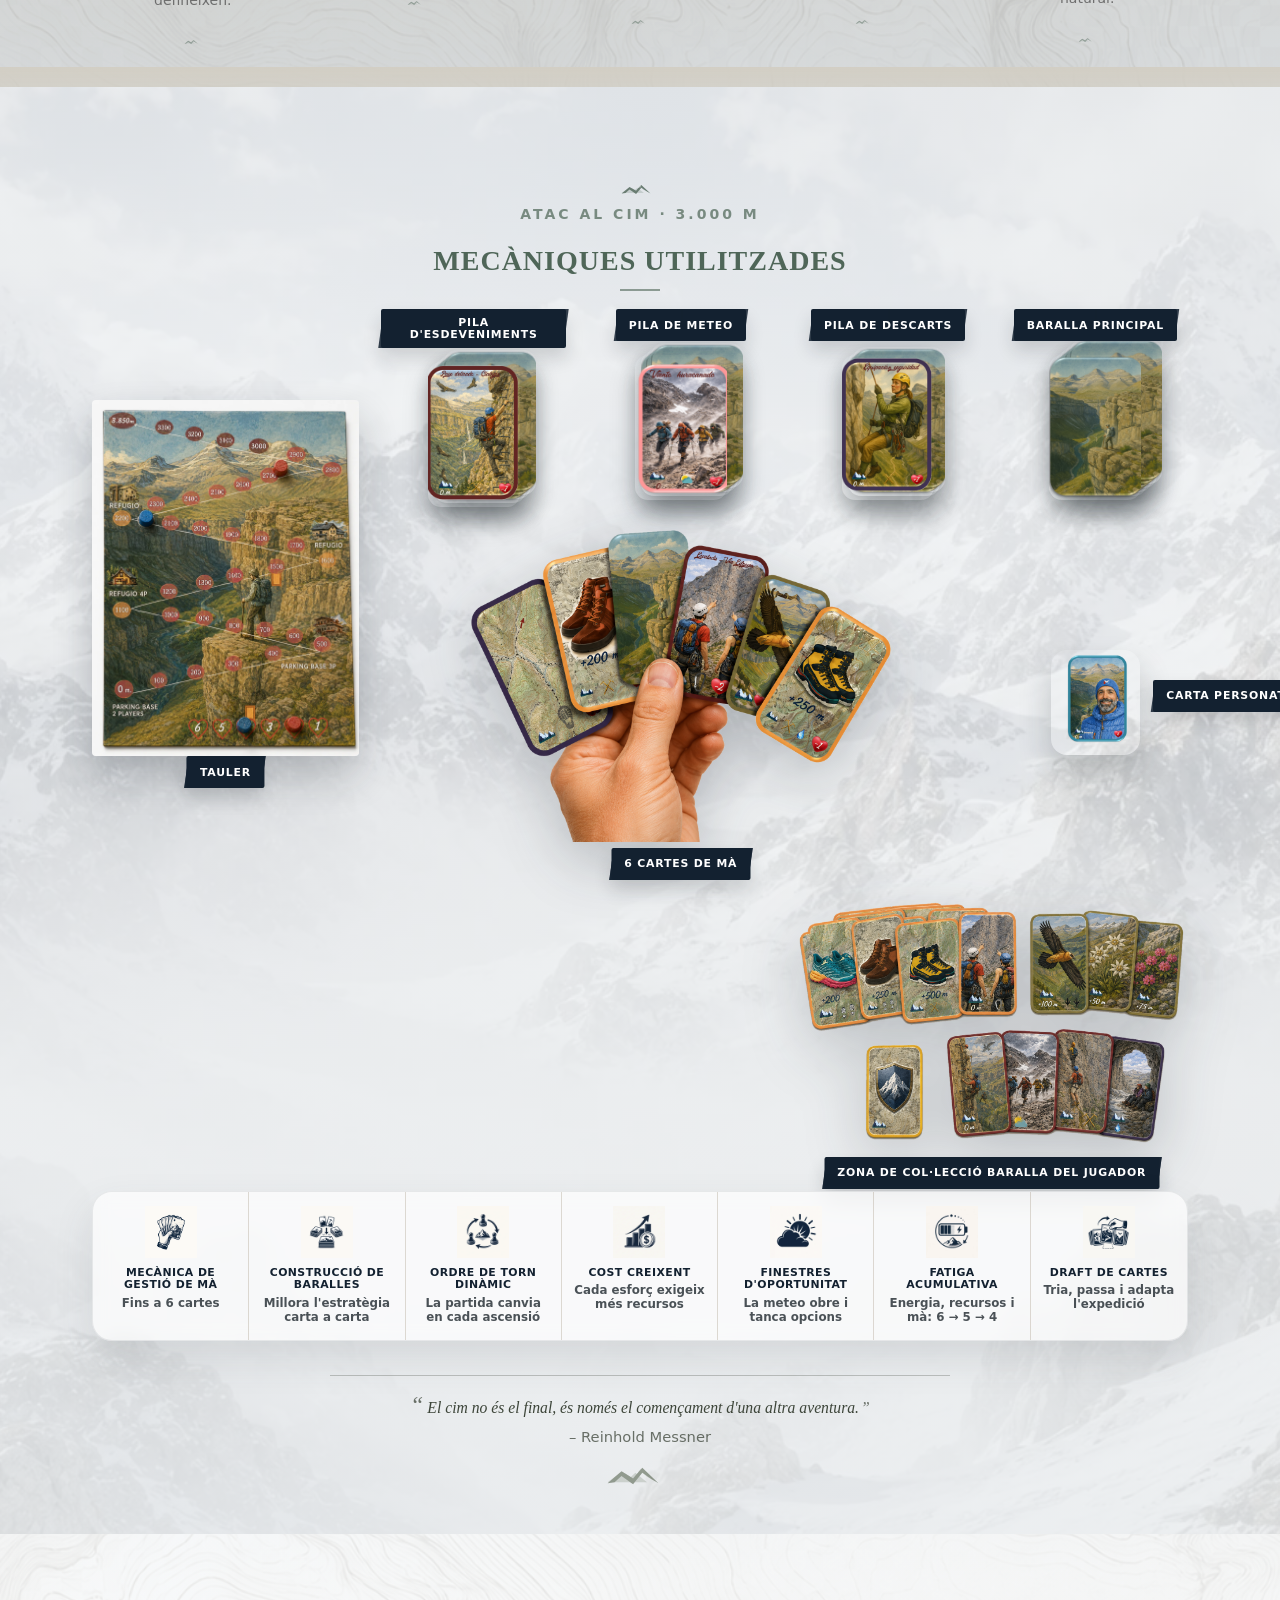
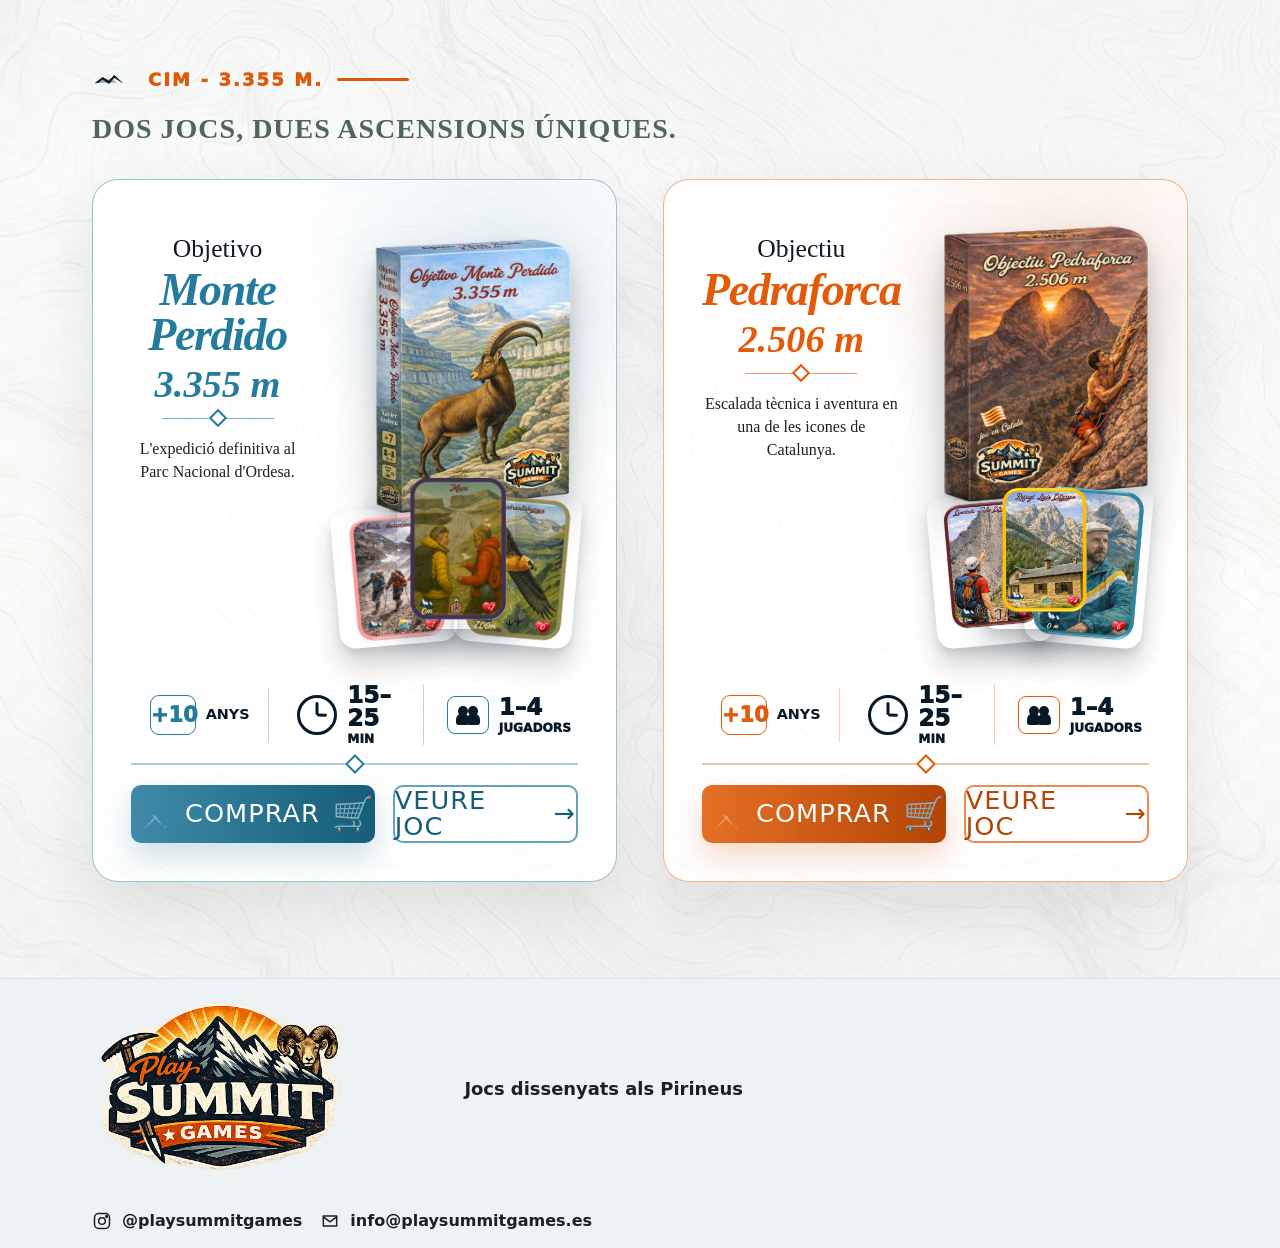
==== commit dc50864a: "Replace backpack image format from webp to png" ====
--- a/index.html
+++ b/index.html
@@ -497,7 +497,7 @@
     </div>
 
     <div class="s3-backpack-box">
-      <img src="assets/s3-backpack-pedraforca.webp" alt="Mochila con caja del juego Pedraforca">
+      <img src="assets/s3-backpack-pedraforca.png" alt="Mochila con caja del juego Pedraforca">
     </div>
   </article>
 
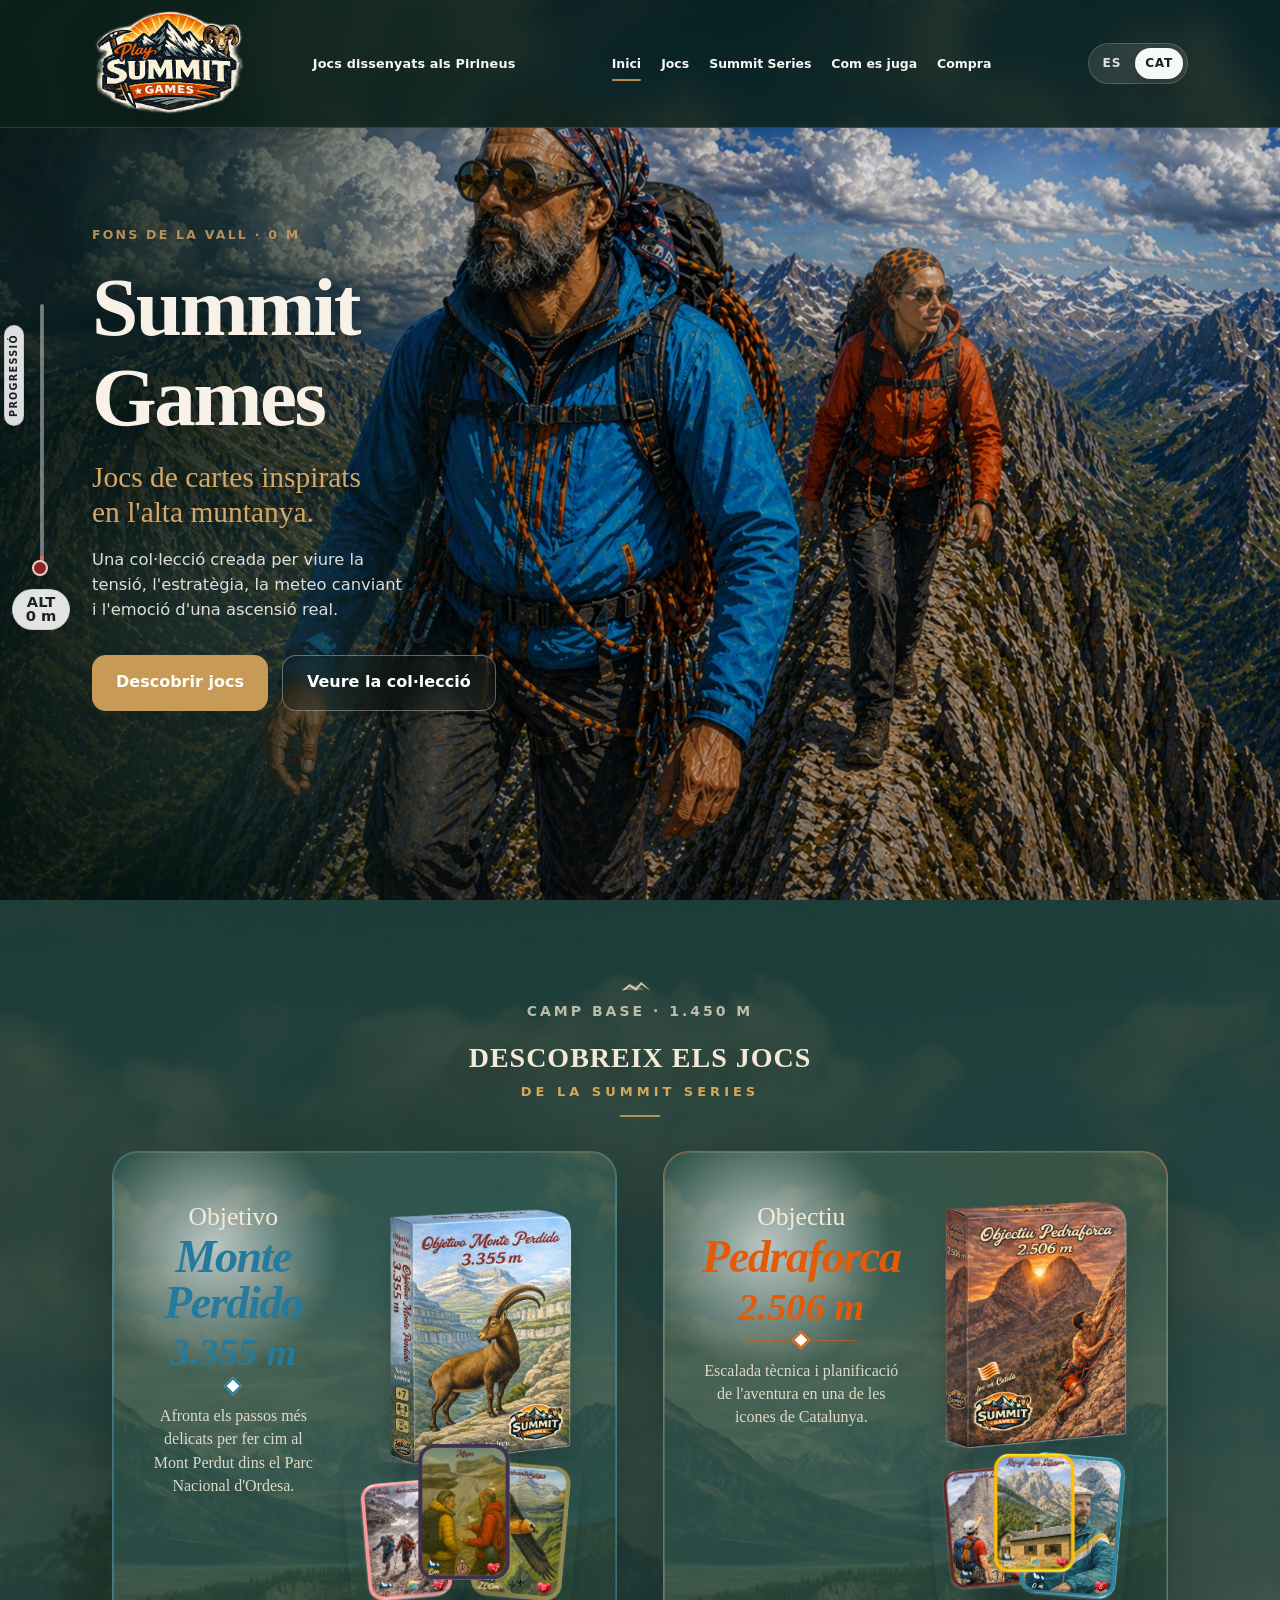
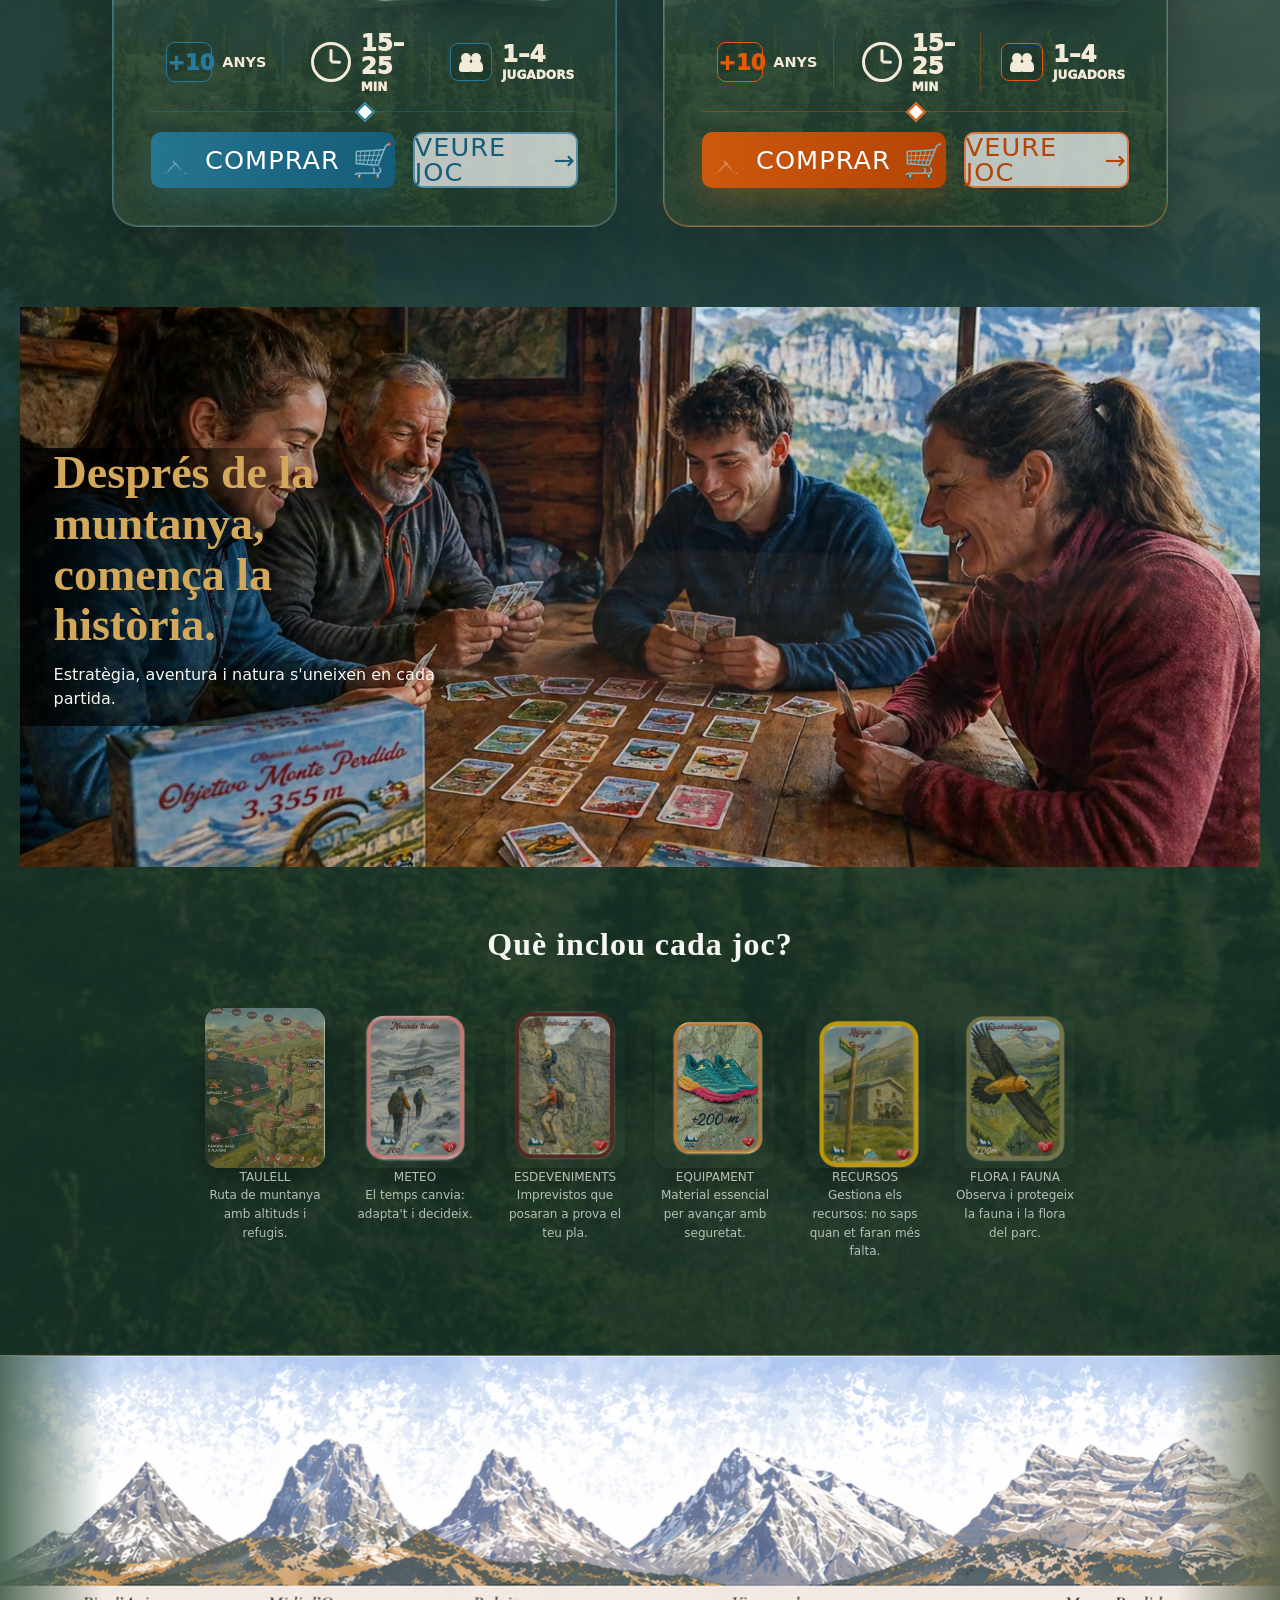
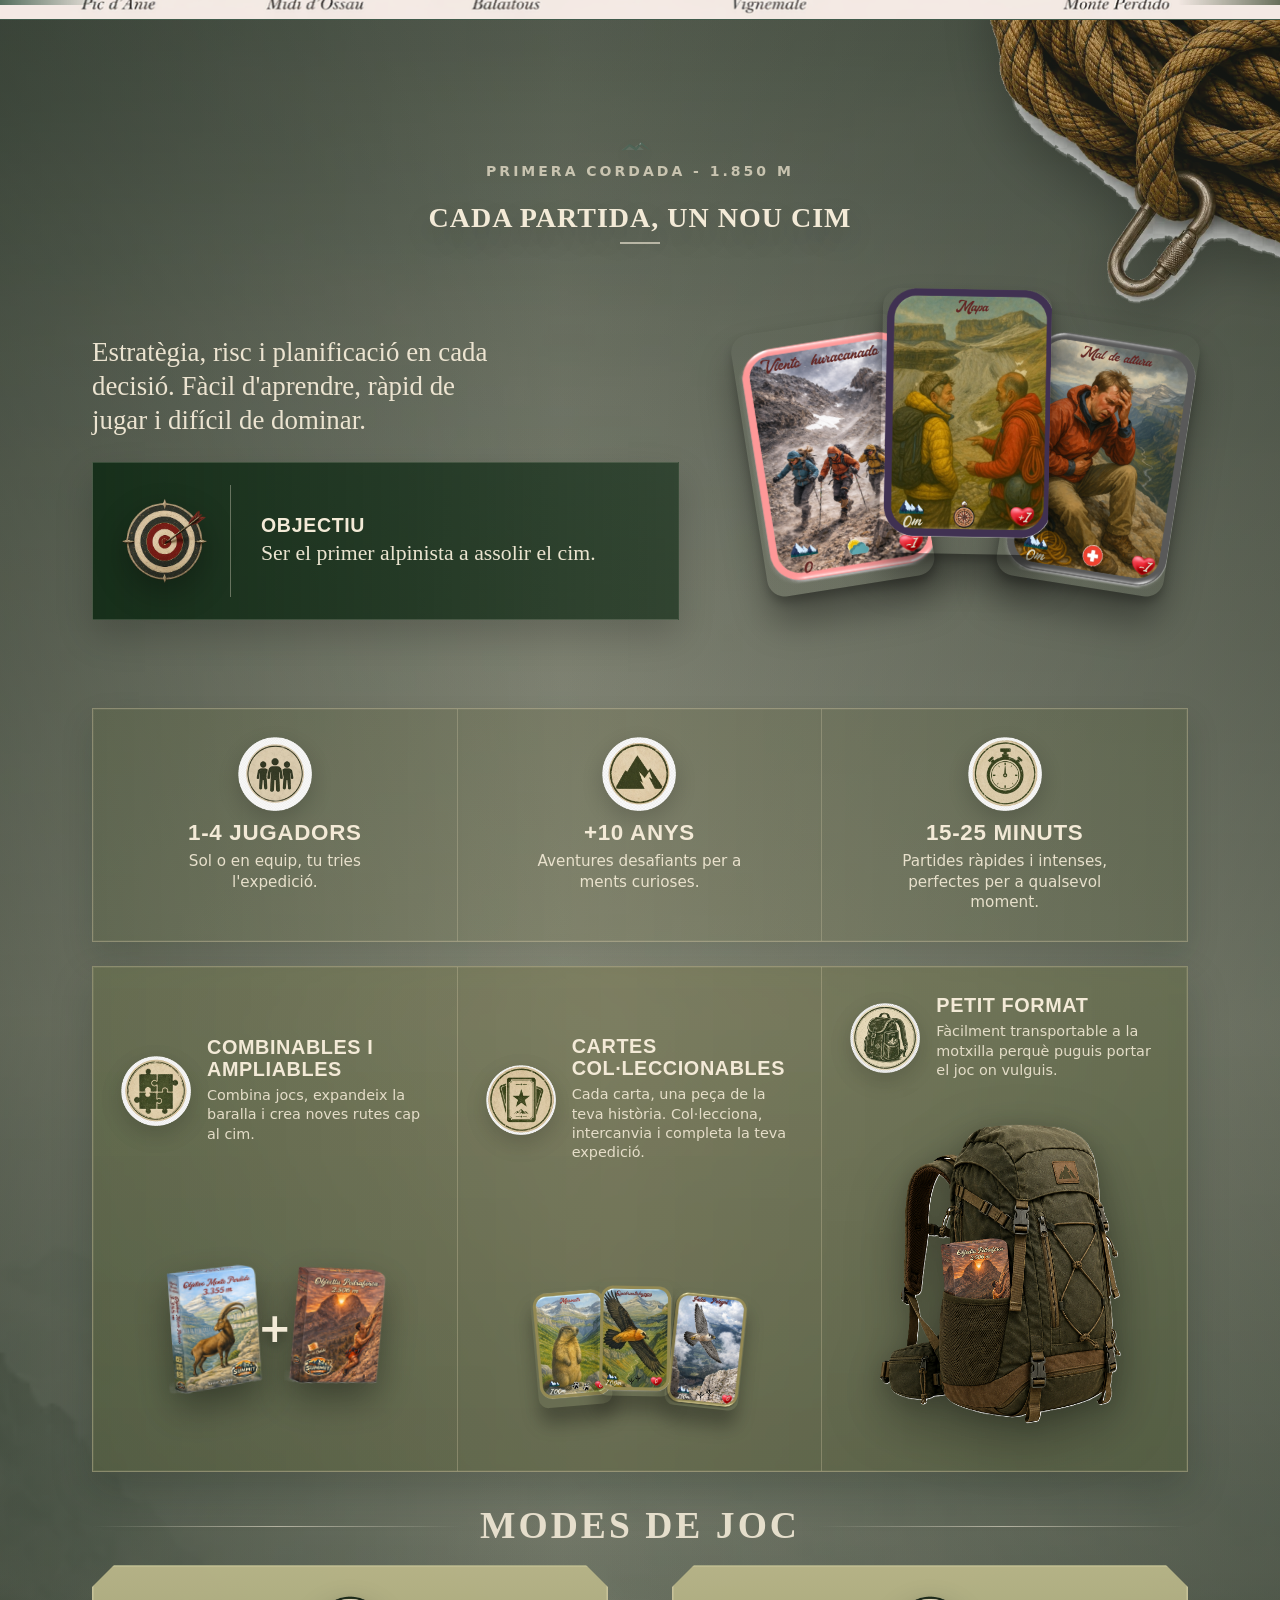
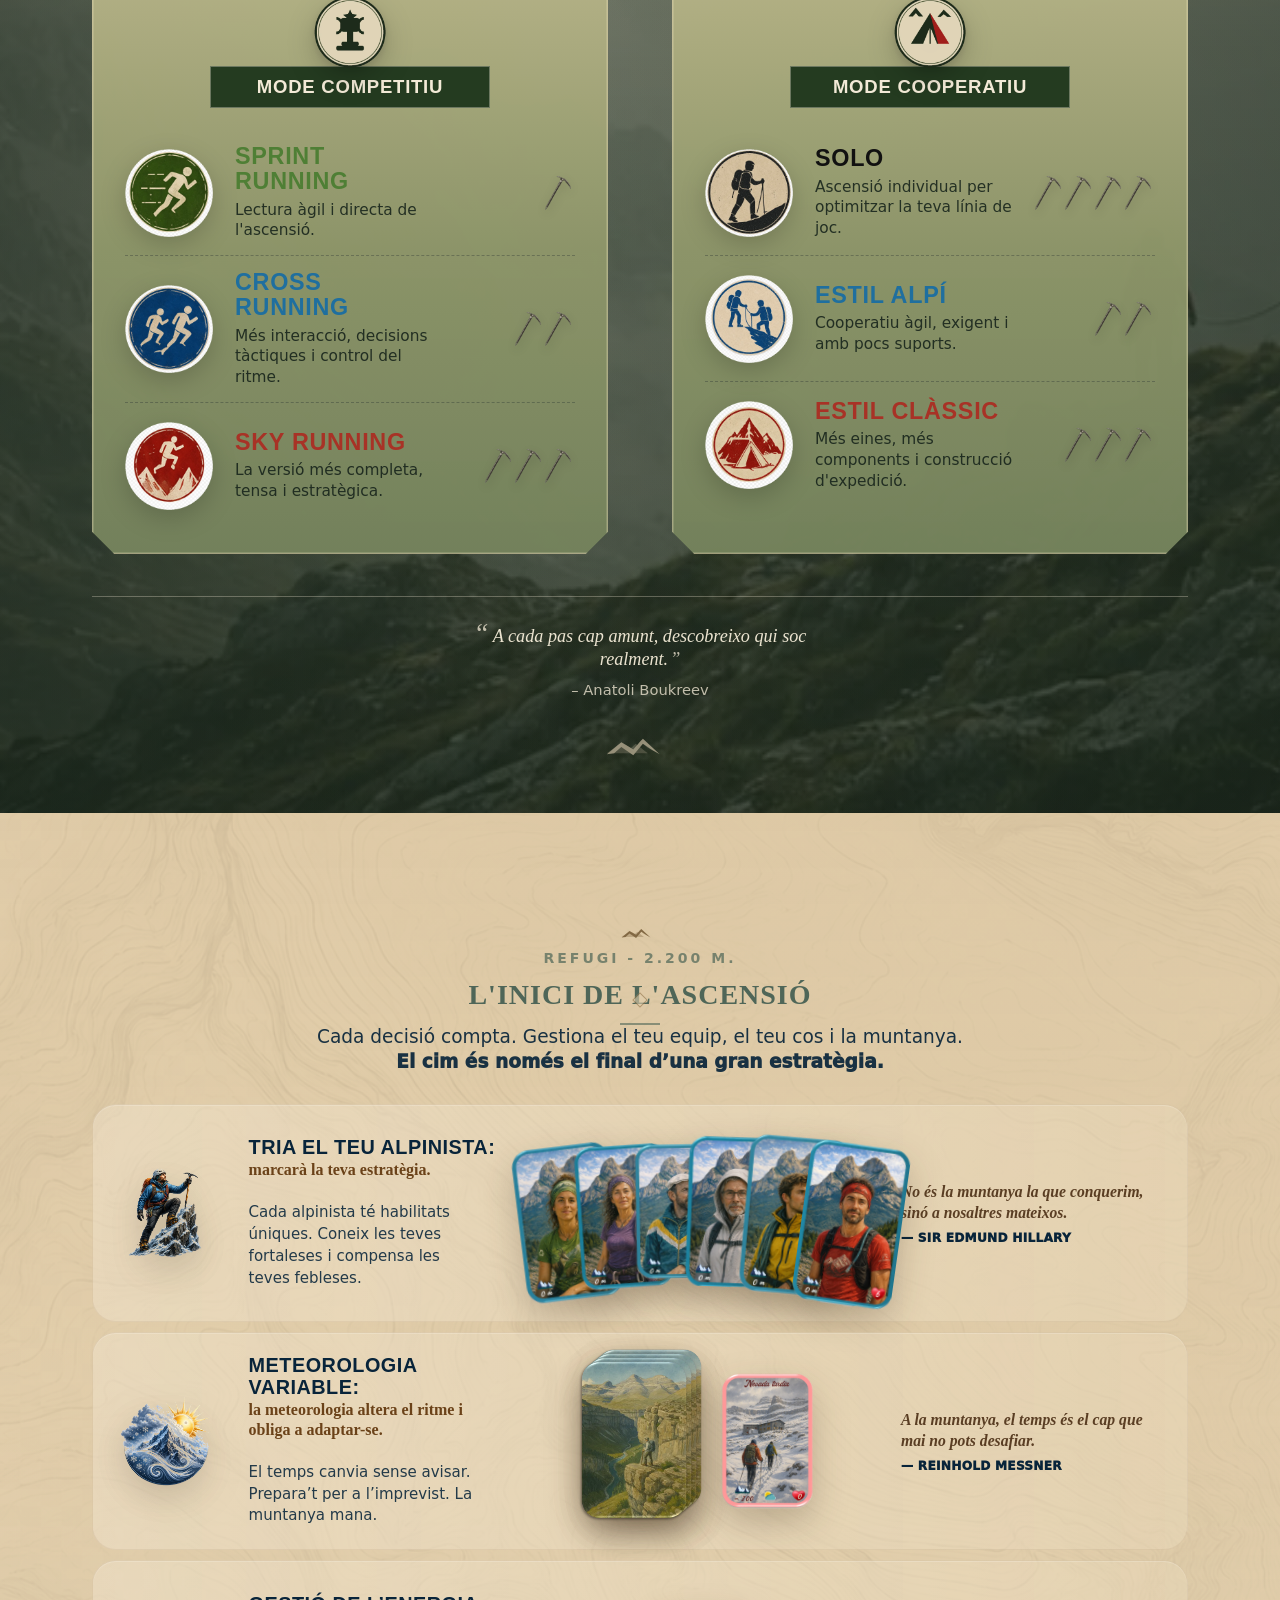
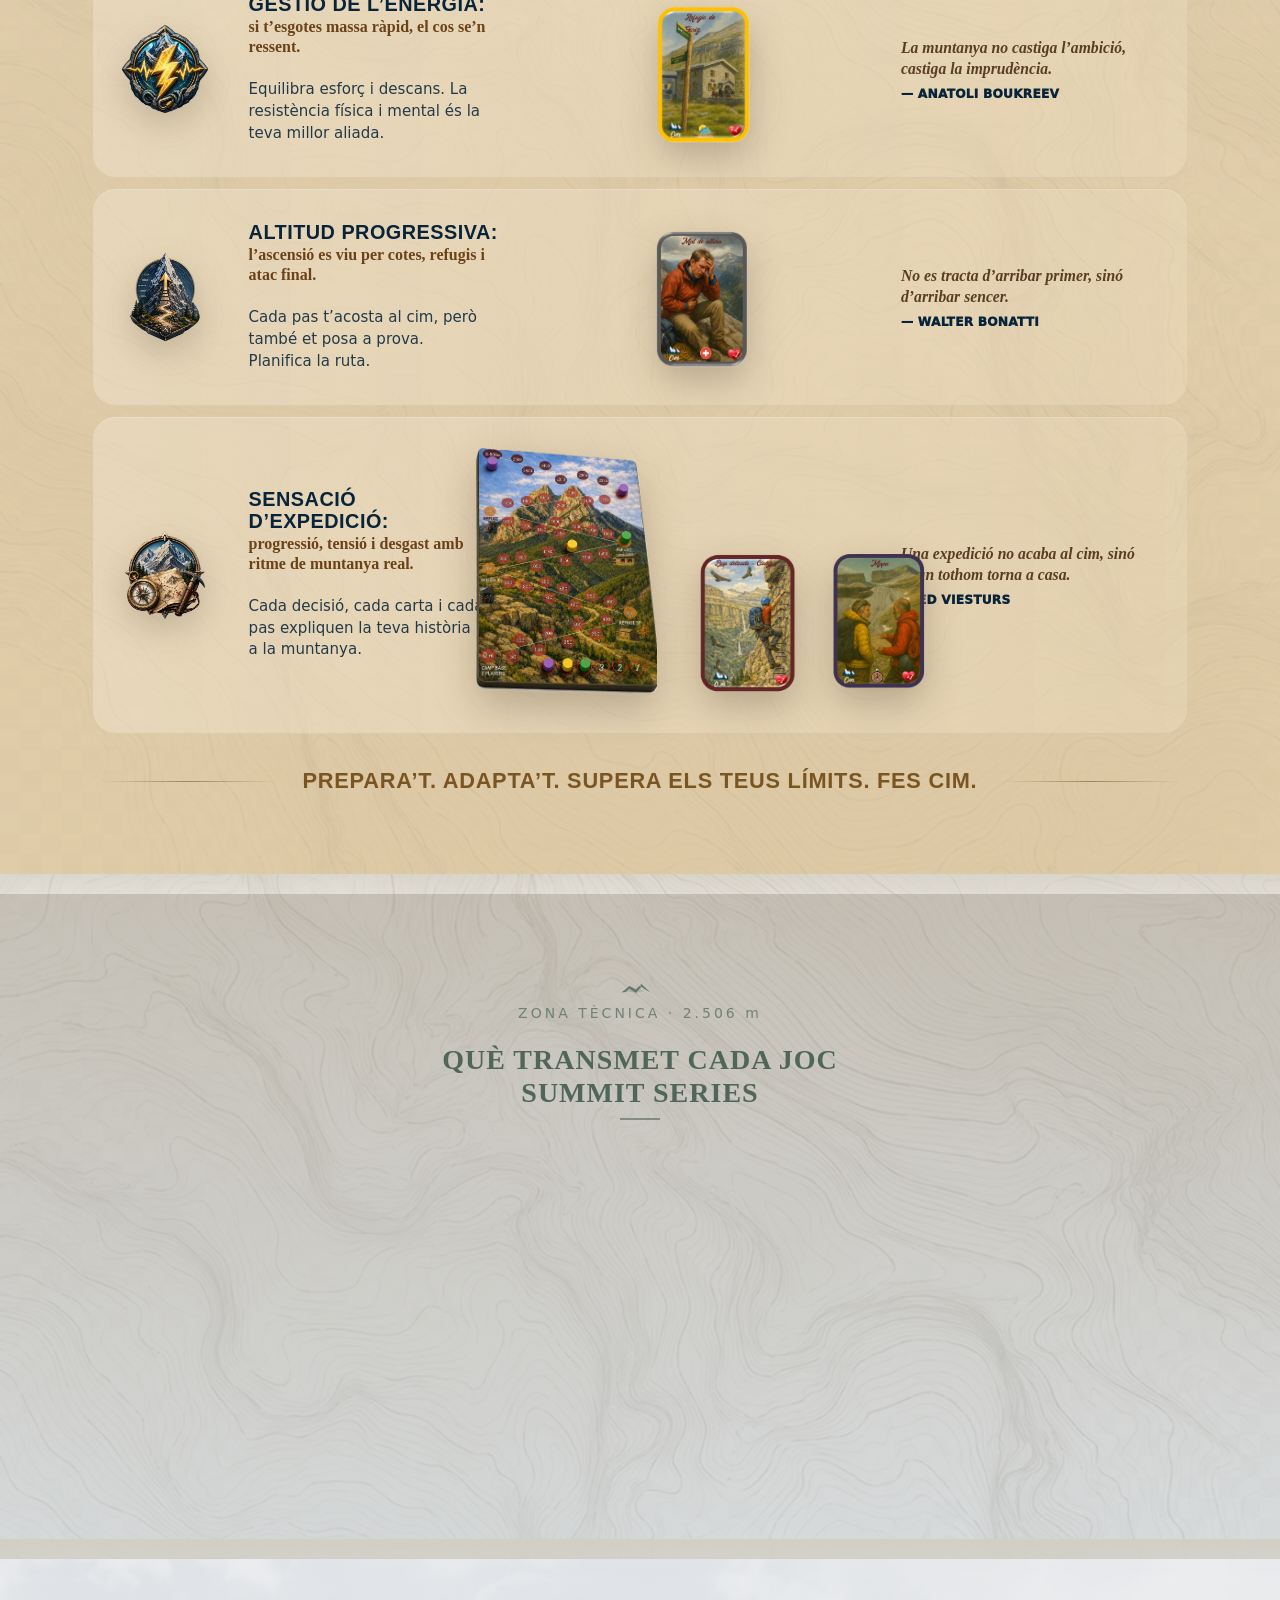
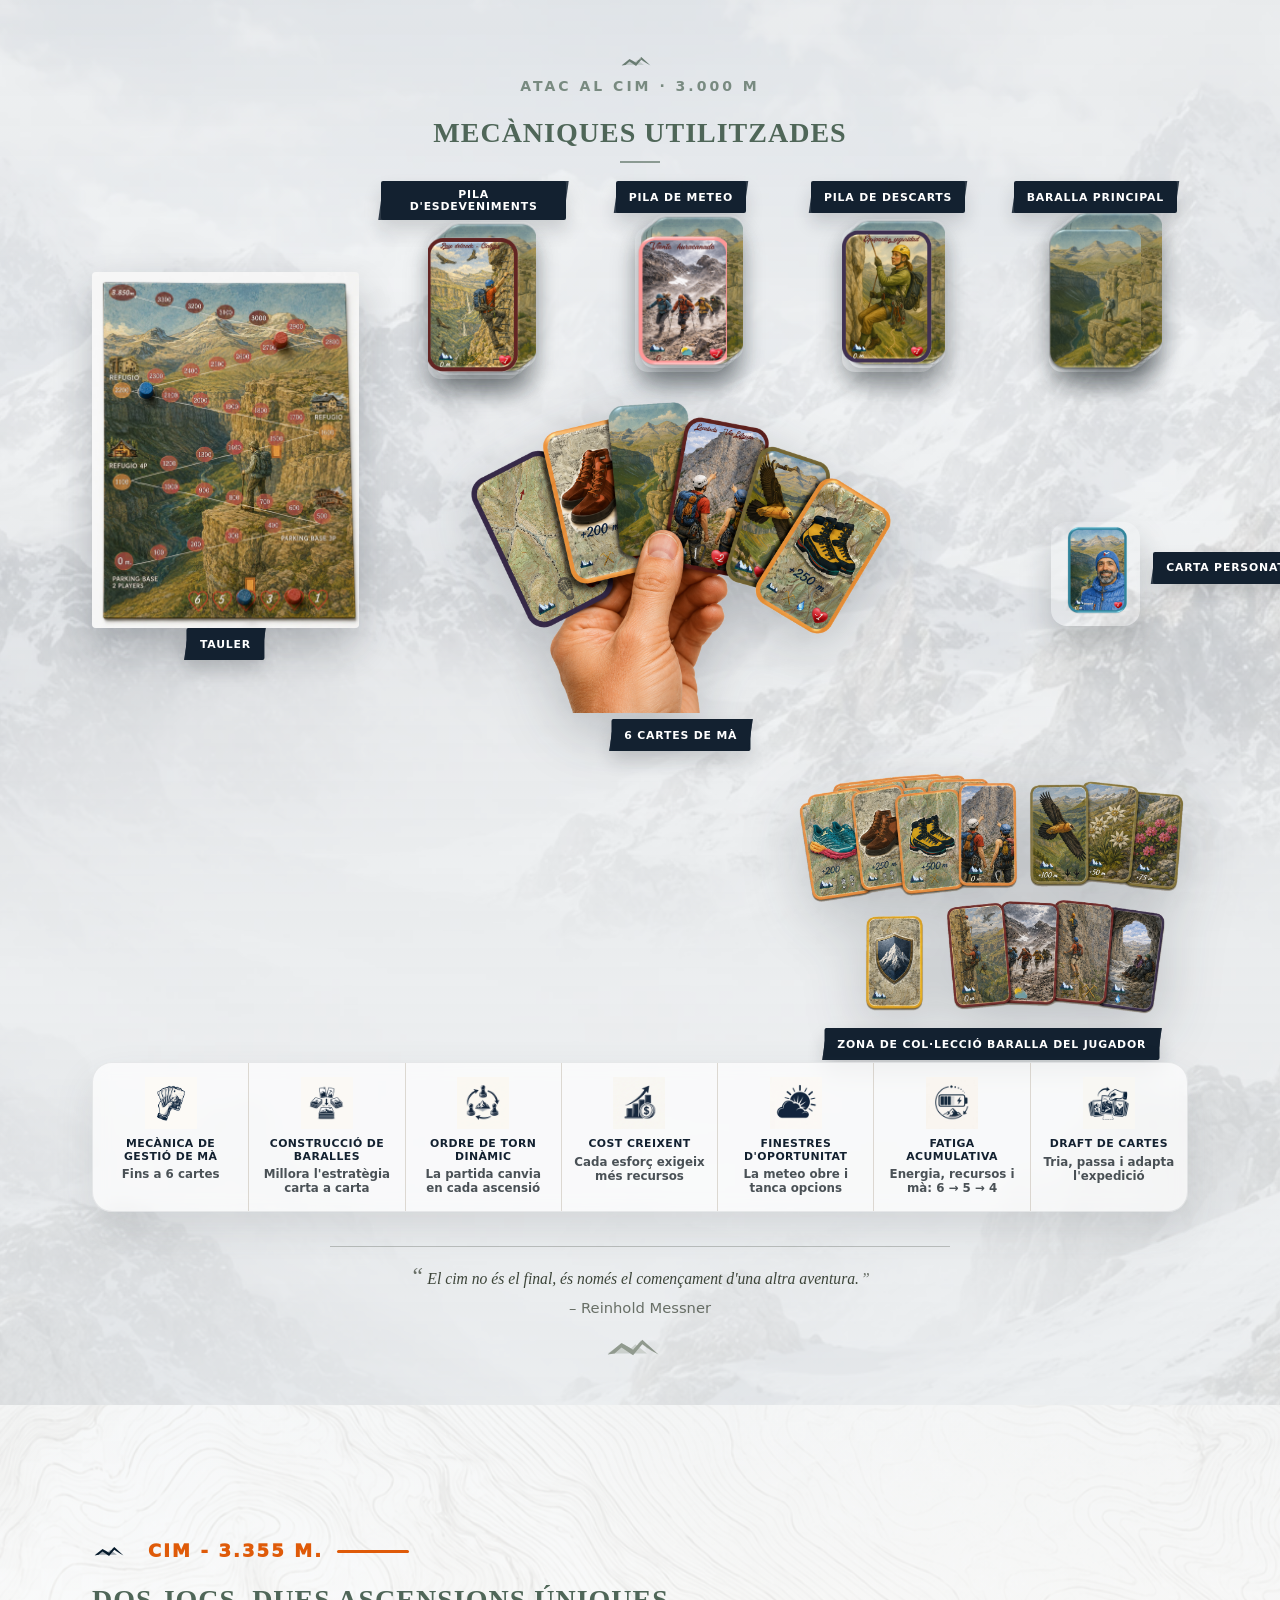
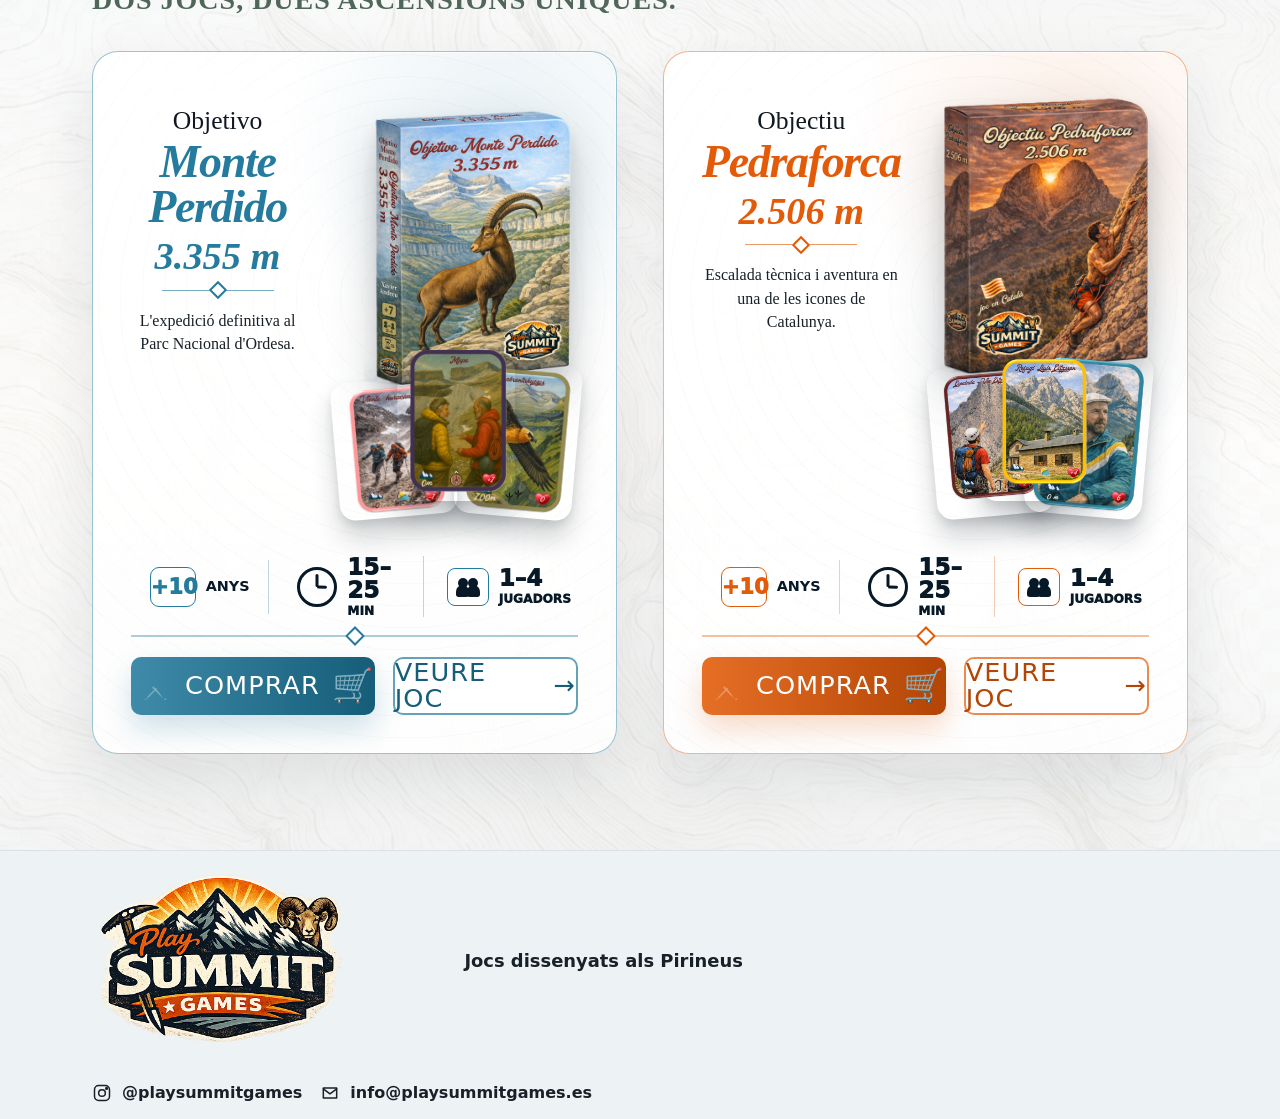
==== commit 957b11be: "Enhance body attributes and header theme update Added data-current-section attribute to body and imp" ====
--- a/index.html
+++ b/index.html
@@ -7,7 +7,7 @@
   <meta name="description" content="Summit Series: juegos de cartas inspirados en la alta montaña. Descubre Objetivo Monte Perdido 3.355 y Objectiu Pedraforca 2.506." />
   <link rel="stylesheet" href="styles.css" />
 </head>
-<body data-page="index">
+<body data-page="index" data-current-section="s1">
   <aside class="altitude-ruler">
     <div class="altitude-ruler-inner">
       <div class="ruler-title" data-i18n="ruler.title">PROGRESIÓN</div>
@@ -1212,8 +1212,49 @@
     </div>
   </footer>
 
-  <script src="translations-index.js"></script>
-  <script src="script.js"></script>
-  <script src="popup-compass.js"></script>
+<script>
+(function () {
+  const body = document.body;
+  const sections = Array.from(document.querySelectorAll('[data-section]'));
+
+  function sectionKey(section) {
+    if (section.id === 'inicio') return 's1';
+    if (section.id === 'productos') return 's2';
+    if (section.id === 'caracteristicas') return 's3';
+    if (section.id === 'modos') return 's4';
+    if (section.id === 'valores') return 's5';
+    if (section.id === 'reglas') return 's6';
+    if (section.id === 'compra') return 's7';
+    return '';
+  }
+
+  function updateHeaderTheme() {
+    const probeY = window.innerHeight * 0.32;
+    let current = 's1';
+
+    for (const section of sections) {
+      const key = sectionKey(section);
+      if (!key) continue;
+
+      const rect = section.getBoundingClientRect();
+
+      if (rect.top <= probeY && rect.bottom >= probeY) {
+        current = key;
+        break;
+      }
+    }
+
+    body.dataset.currentSection = current;
+  }
+
+  updateHeaderTheme();
+  window.addEventListener('scroll', updateHeaderTheme, { passive: true });
+  window.addEventListener('resize', updateHeaderTheme);
+})();
+</script>
+
+<script src="translations-index.js"></script>
+<script src="script.js"></script>
+<script src="popup-compass.js"></script>
 </body>
 </html>
--- a/styles.css
+++ b/styles.css
@@ -5800,3 +5800,117 @@
     gap: 16px;
   }
 }
+/* =========================================================
+   HEADER FIJO DESKTOP · PLAY SUMMIT GAMES
+   Fijo en pantallas grandes, normal en móvil
+========================================================= */
+
+@media (min-width: 861px) {
+  body[data-page="index"] {
+    --psg-header-bg: rgba(7, 18, 18, 0.72);
+    --psg-header-border: rgba(255, 255, 255, 0.10);
+    --psg-header-text: rgba(255, 255, 255, 0.94);
+    --psg-header-active: #c89a58;
+  }
+
+  body[data-page="index"] .site-header {
+    position: fixed !important;
+    top: 0;
+    left: 0;
+    right: 0;
+    z-index: 5000;
+    width: 100%;
+    min-height: var(--header-height);
+    background: var(--psg-header-bg);
+    border-bottom: 1px solid var(--psg-header-border);
+    backdrop-filter: blur(14px) saturate(1.08);
+    -webkit-backdrop-filter: blur(14px) saturate(1.08);
+    box-shadow: 0 10px 30px rgba(8, 18, 16, 0.10);
+    transition:
+      background 260ms ease,
+      border-color 260ms ease,
+      box-shadow 260ms ease;
+  }
+
+  body[data-page="index"] .site-header .main-nav a,
+  body[data-page="index"] .site-header .brand-subtitle {
+    color: var(--psg-header-text);
+    transition: color 260ms ease, opacity 260ms ease;
+  }
+
+  body[data-page="index"] .site-header .main-nav a:first-child::after {
+    background: var(--psg-header-active);
+  }
+
+  body[data-page="index"] .language-switch {
+    background: color-mix(in srgb, var(--psg-header-text) 10%, transparent);
+    border-color: color-mix(in srgb, var(--psg-header-text) 18%, transparent);
+  }
+
+  body[data-page="index"] .section,
+  body[data-page="index"] .section-products {
+    scroll-margin-top: calc(var(--header-height) + 16px);
+  }
+
+  body[data-page="index"][data-current-section="s1"] {
+    --psg-header-bg: rgba(12, 32, 26, 0.88);
+    --psg-header-border: rgba(247, 247, 244, 0.14);
+    --psg-header-text: #f7f7f4;
+    --psg-header-active: #c89a58;
+  }
+
+  body[data-page="index"][data-current-section="s2"] {
+    --psg-header-bg: rgba(31, 58, 47, 0.90);
+    --psg-header-border: rgba(247, 247, 244, 0.14);
+    --psg-header-text: #f7f7f4;
+    --psg-header-active: #d4a85a;
+  }
+
+  body[data-page="index"][data-current-section="s3"] {
+    --psg-header-bg: rgba(71, 78, 54, 0.90);
+    --psg-header-border: rgba(247, 247, 244, 0.16);
+    --psg-header-text: #f7f1e7;
+    --psg-header-active: #d4a85a;
+  }
+
+  body[data-page="index"][data-current-section="s4"] {
+    --psg-header-bg: rgba(139, 126, 104, 0.90);
+    --psg-header-border: rgba(255, 255, 255, 0.16);
+    --psg-header-text: #fff7ea;
+    --psg-header-active: #f0b767;
+  }
+
+  body[data-page="index"][data-current-section="s5"] {
+    --psg-header-bg: rgba(205, 203, 194, 0.90);
+    --psg-header-border: rgba(24, 33, 40, 0.12);
+    --psg-header-text: #182128;
+    --psg-header-active: #b8732d;
+  }
+
+  body[data-page="index"][data-current-section="s6"] {
+    --psg-header-bg: rgba(232, 236, 240, 0.92);
+    --psg-header-border: rgba(24, 33, 40, 0.10);
+    --psg-header-text: #182128;
+    --psg-header-active: #b8732d;
+  }
+
+  body[data-page="index"][data-current-section="s7"] {
+    --psg-header-bg: rgba(255, 255, 255, 0.94);
+    --psg-header-border: rgba(24, 33, 40, 0.10);
+    --psg-header-text: #182128;
+    --psg-header-active: #b8732d;
+  }
+}
+
+/* En móvil el header NO queda fijo */
+@media (max-width: 860px) {
+  body[data-page="index"] .site-header {
+    position: relative !important;
+    top: auto;
+    left: auto;
+    right: auto;
+    z-index: 1000;
+    width: 100%;
+    box-shadow: none;
+  }
+}
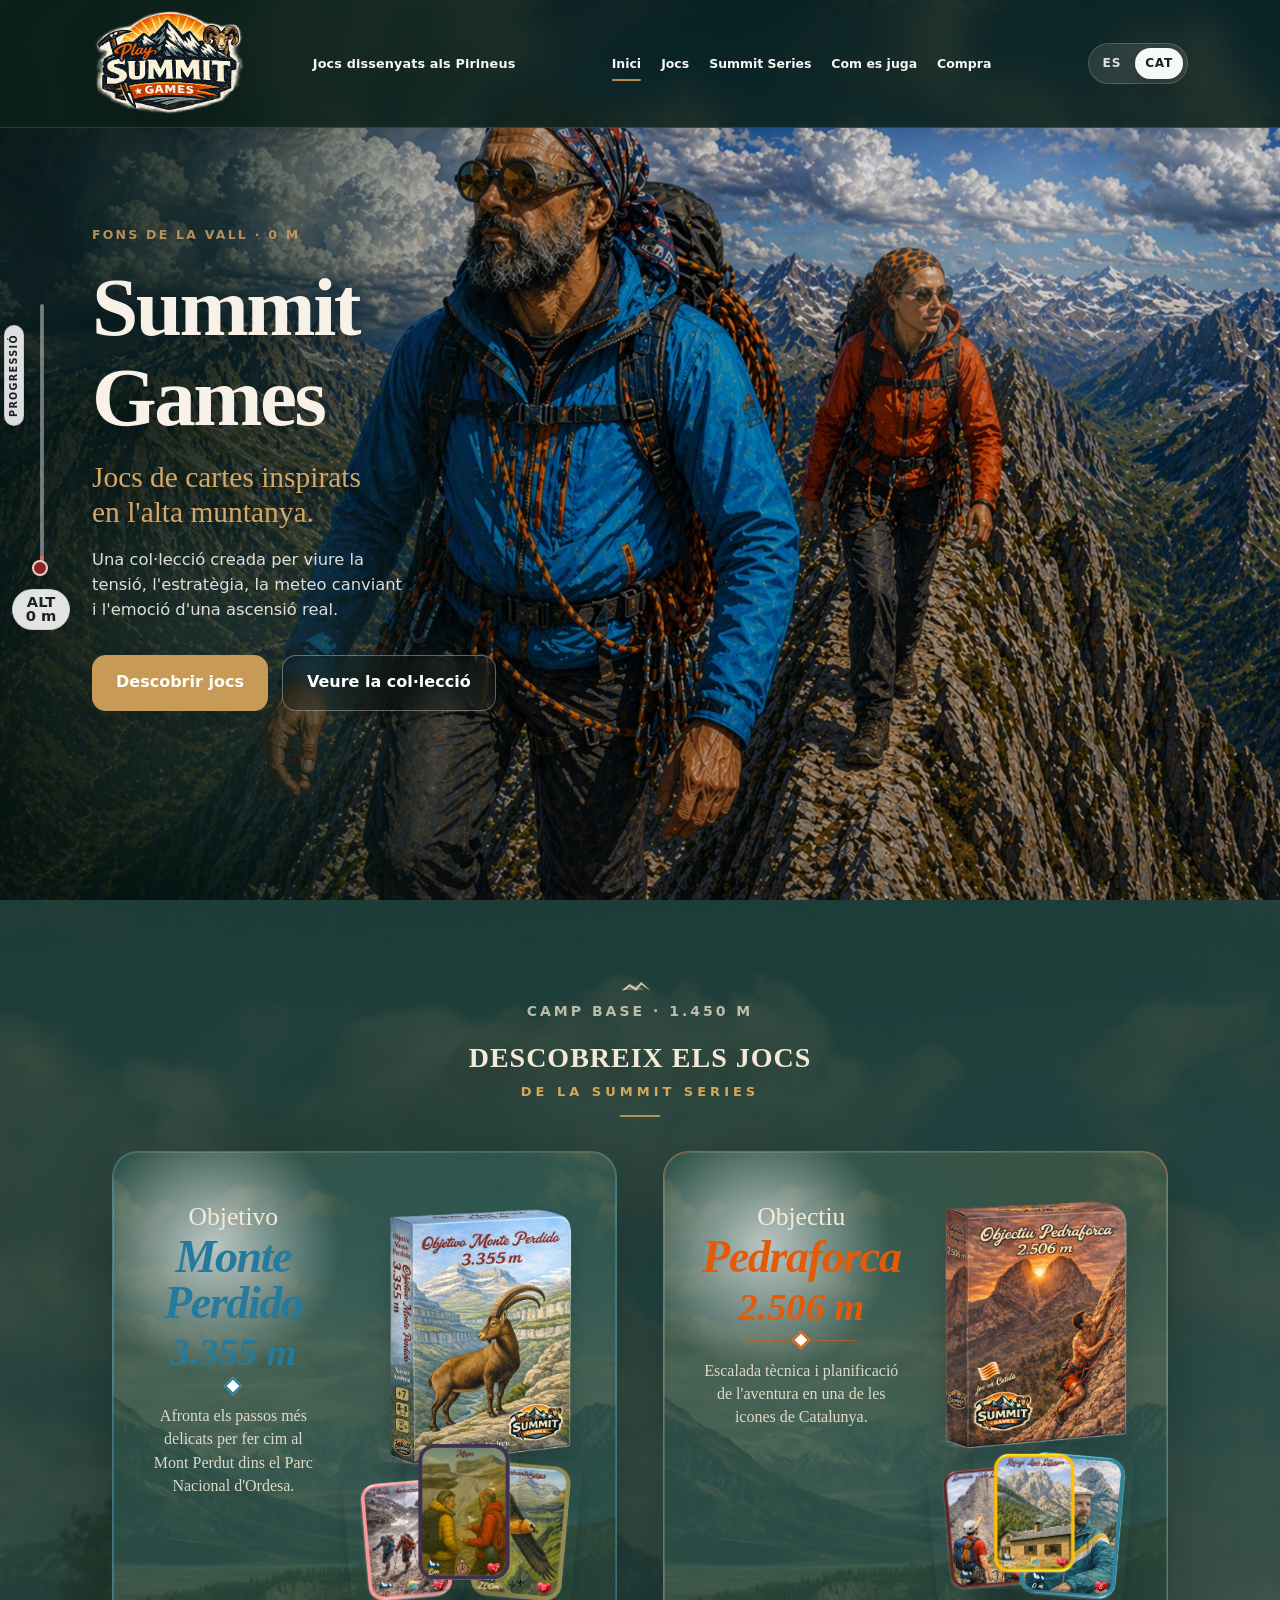
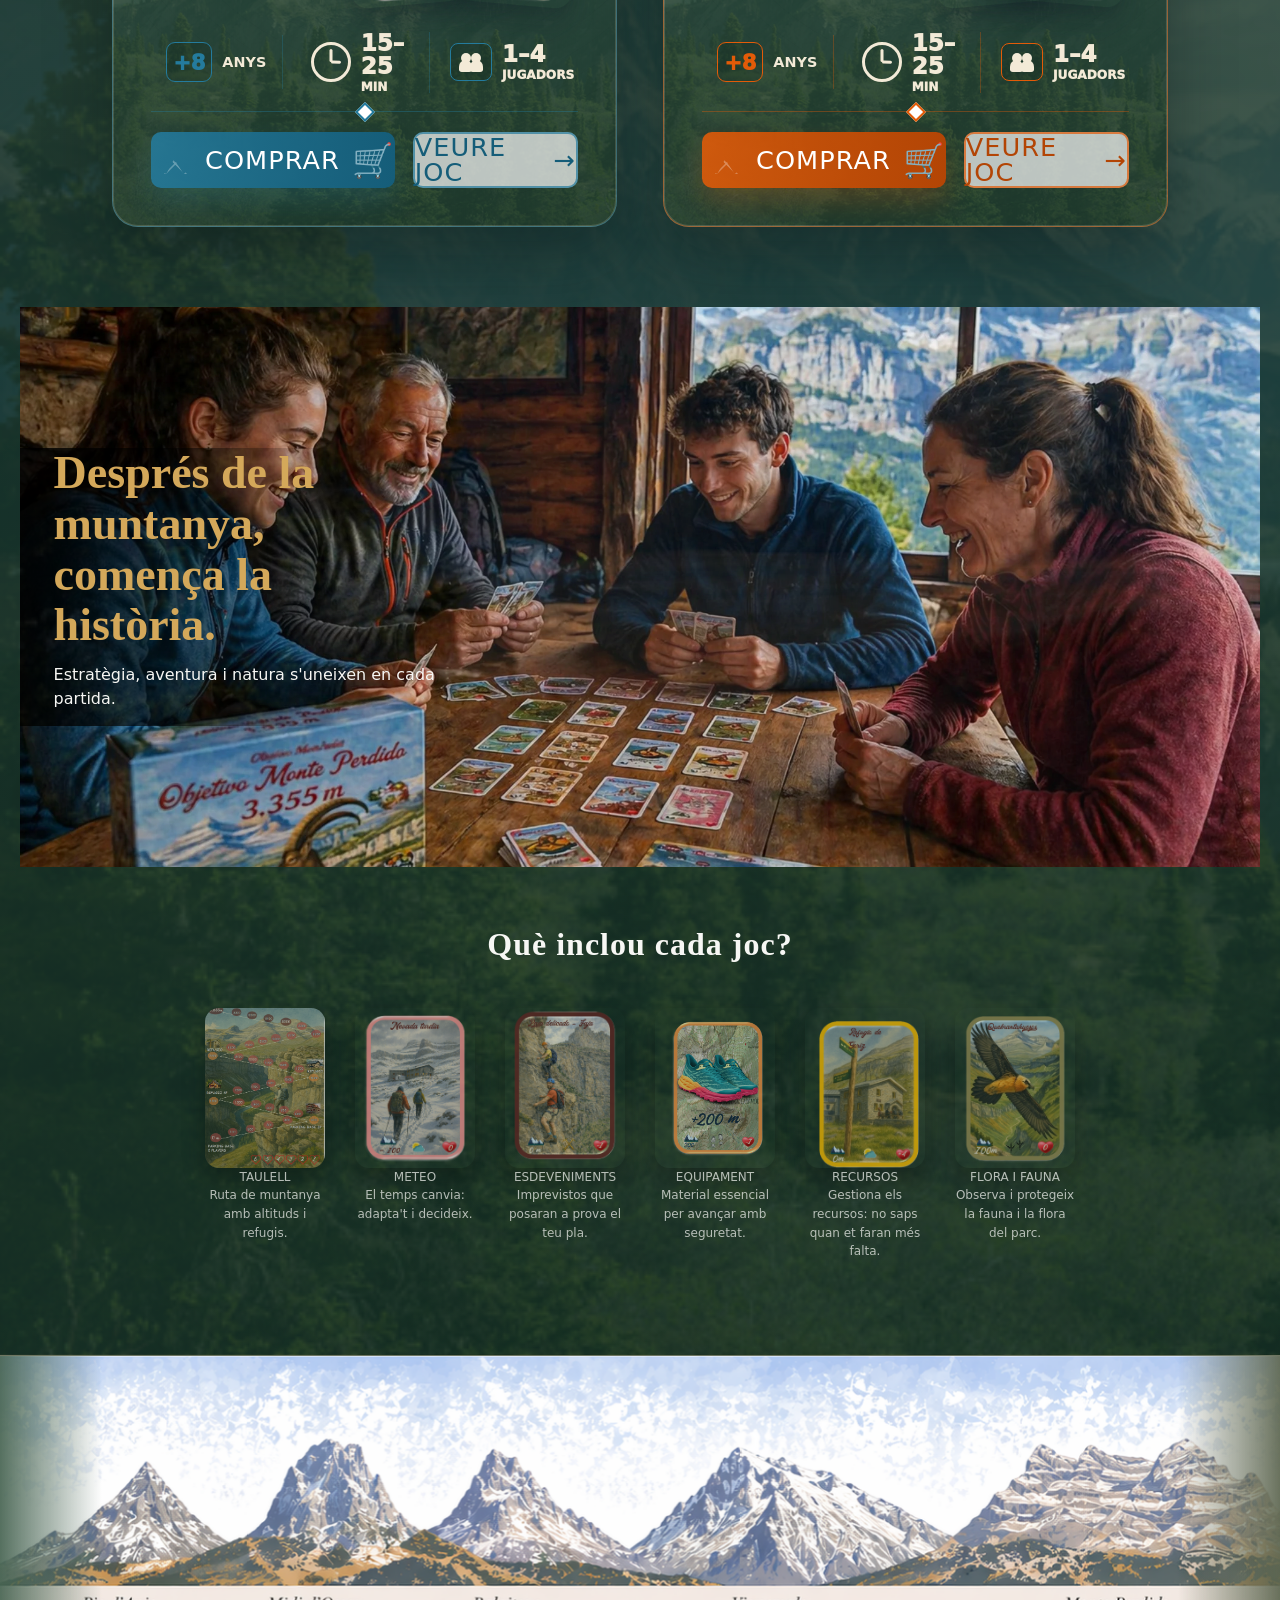
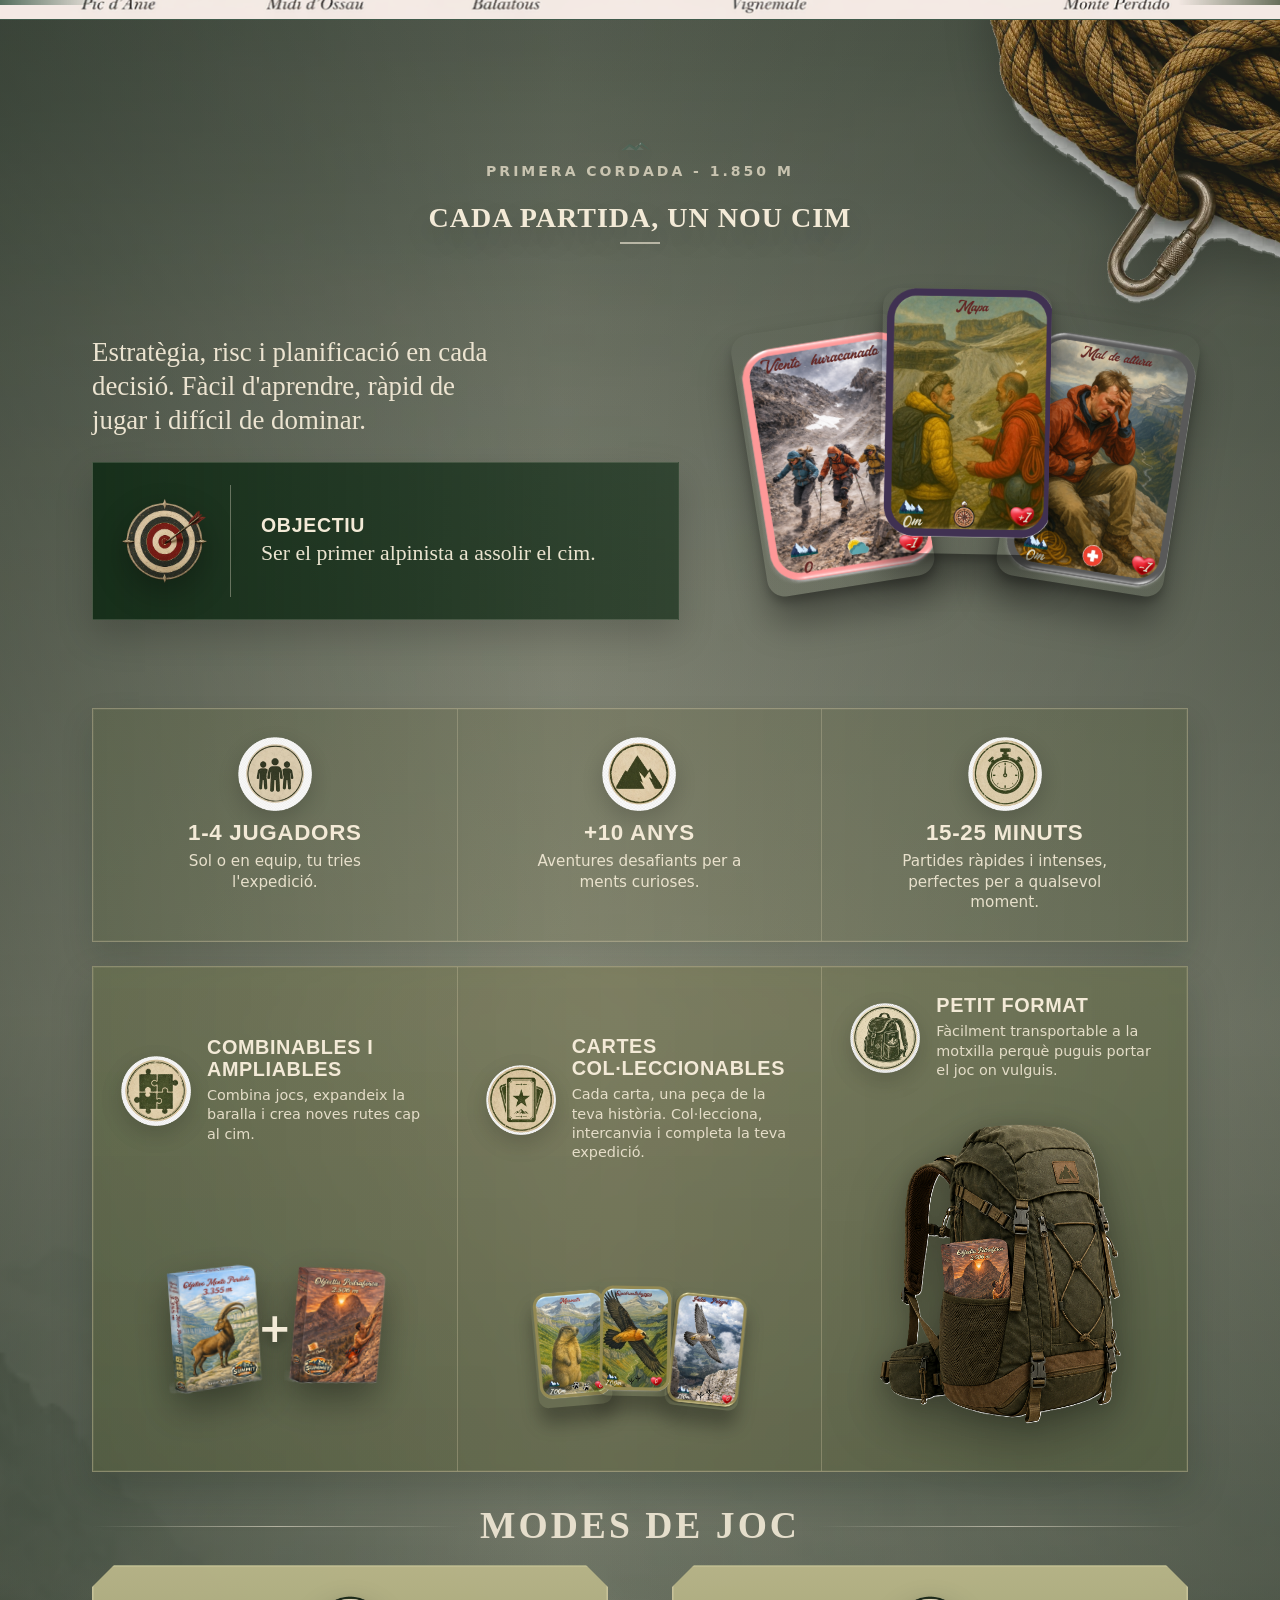
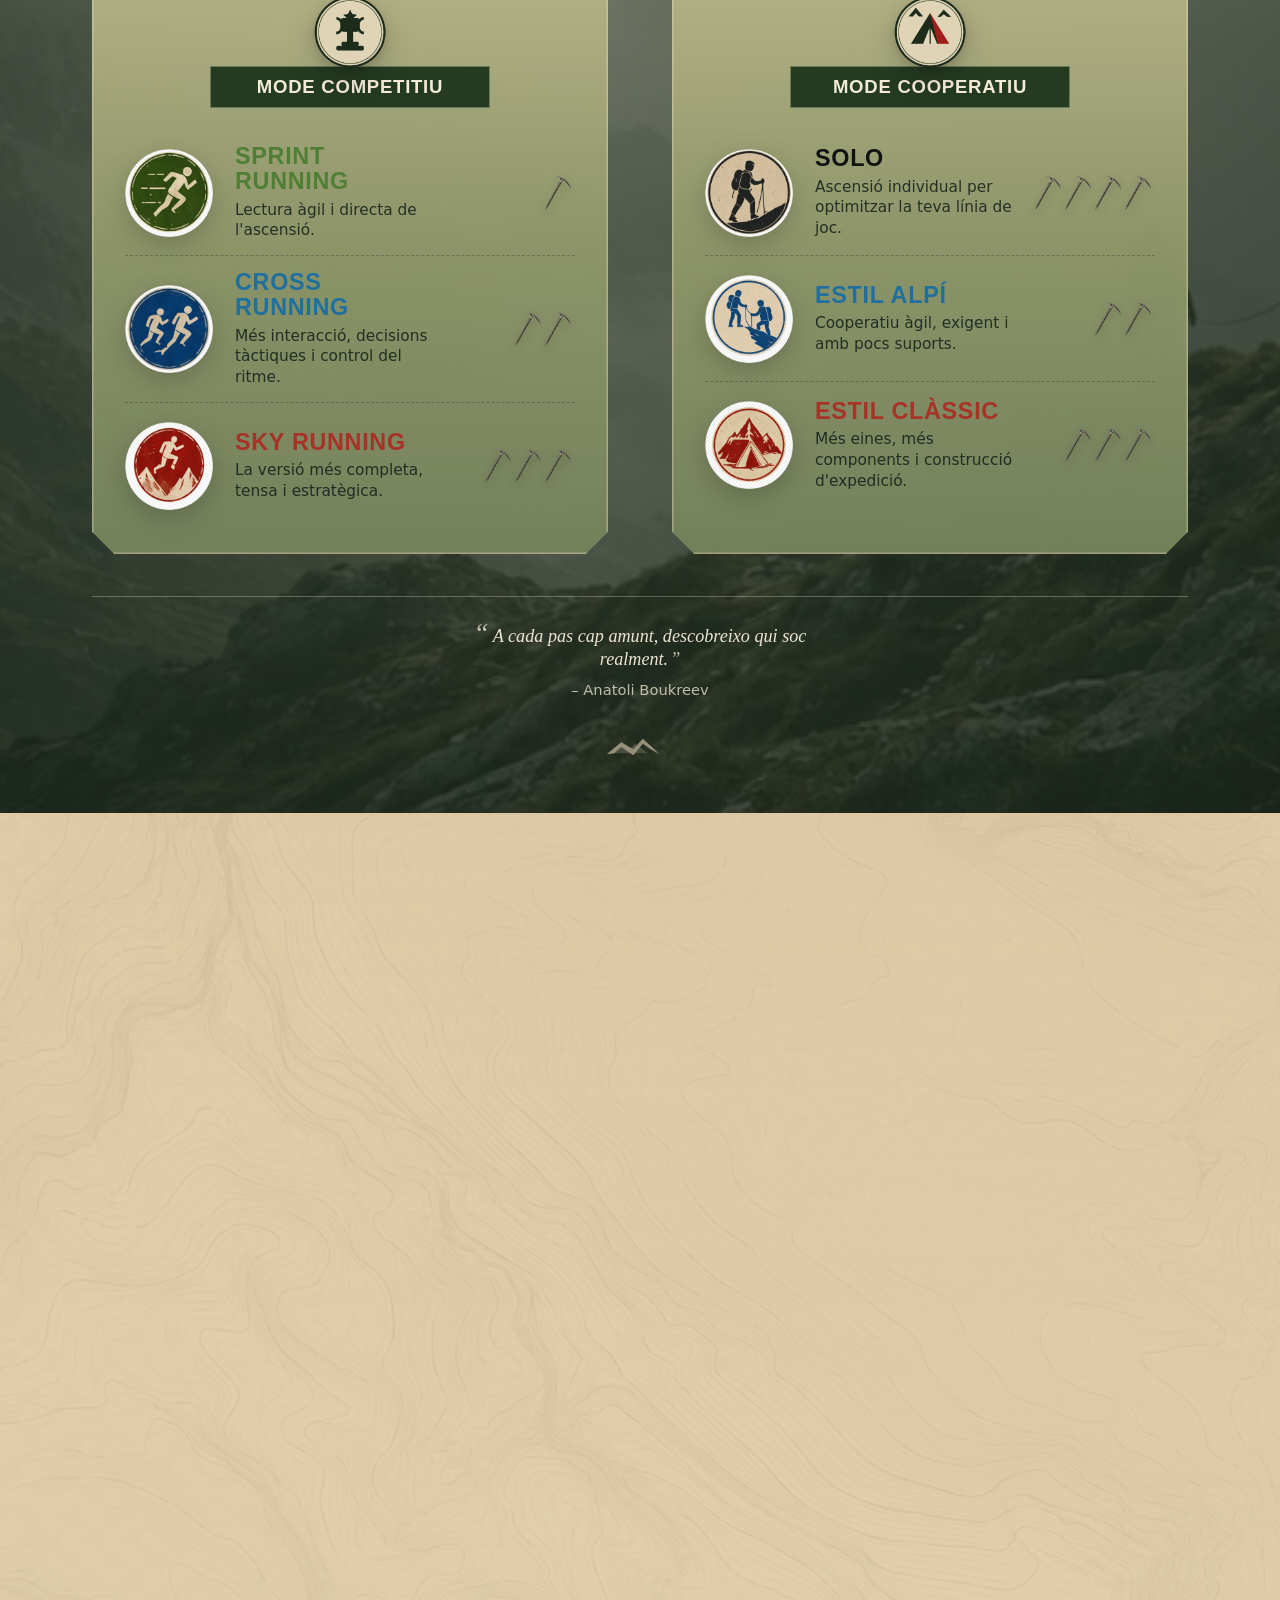
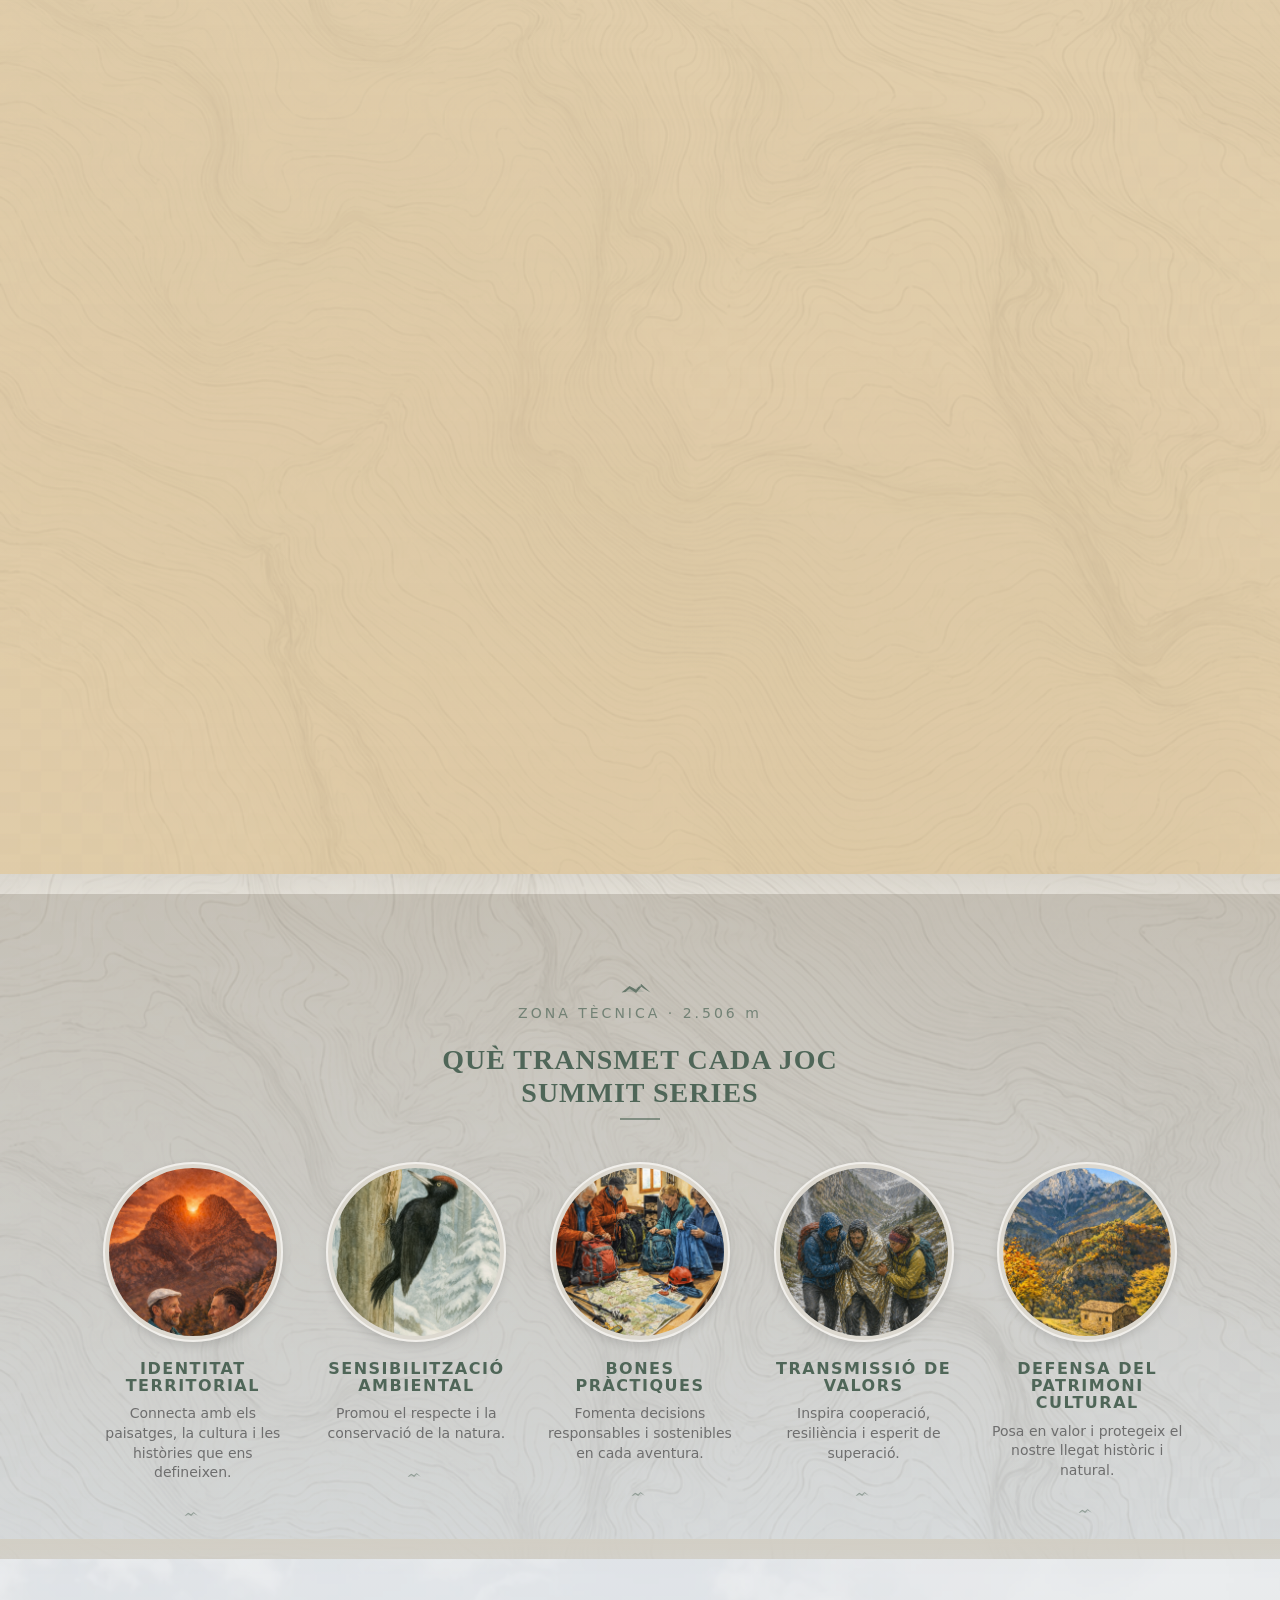
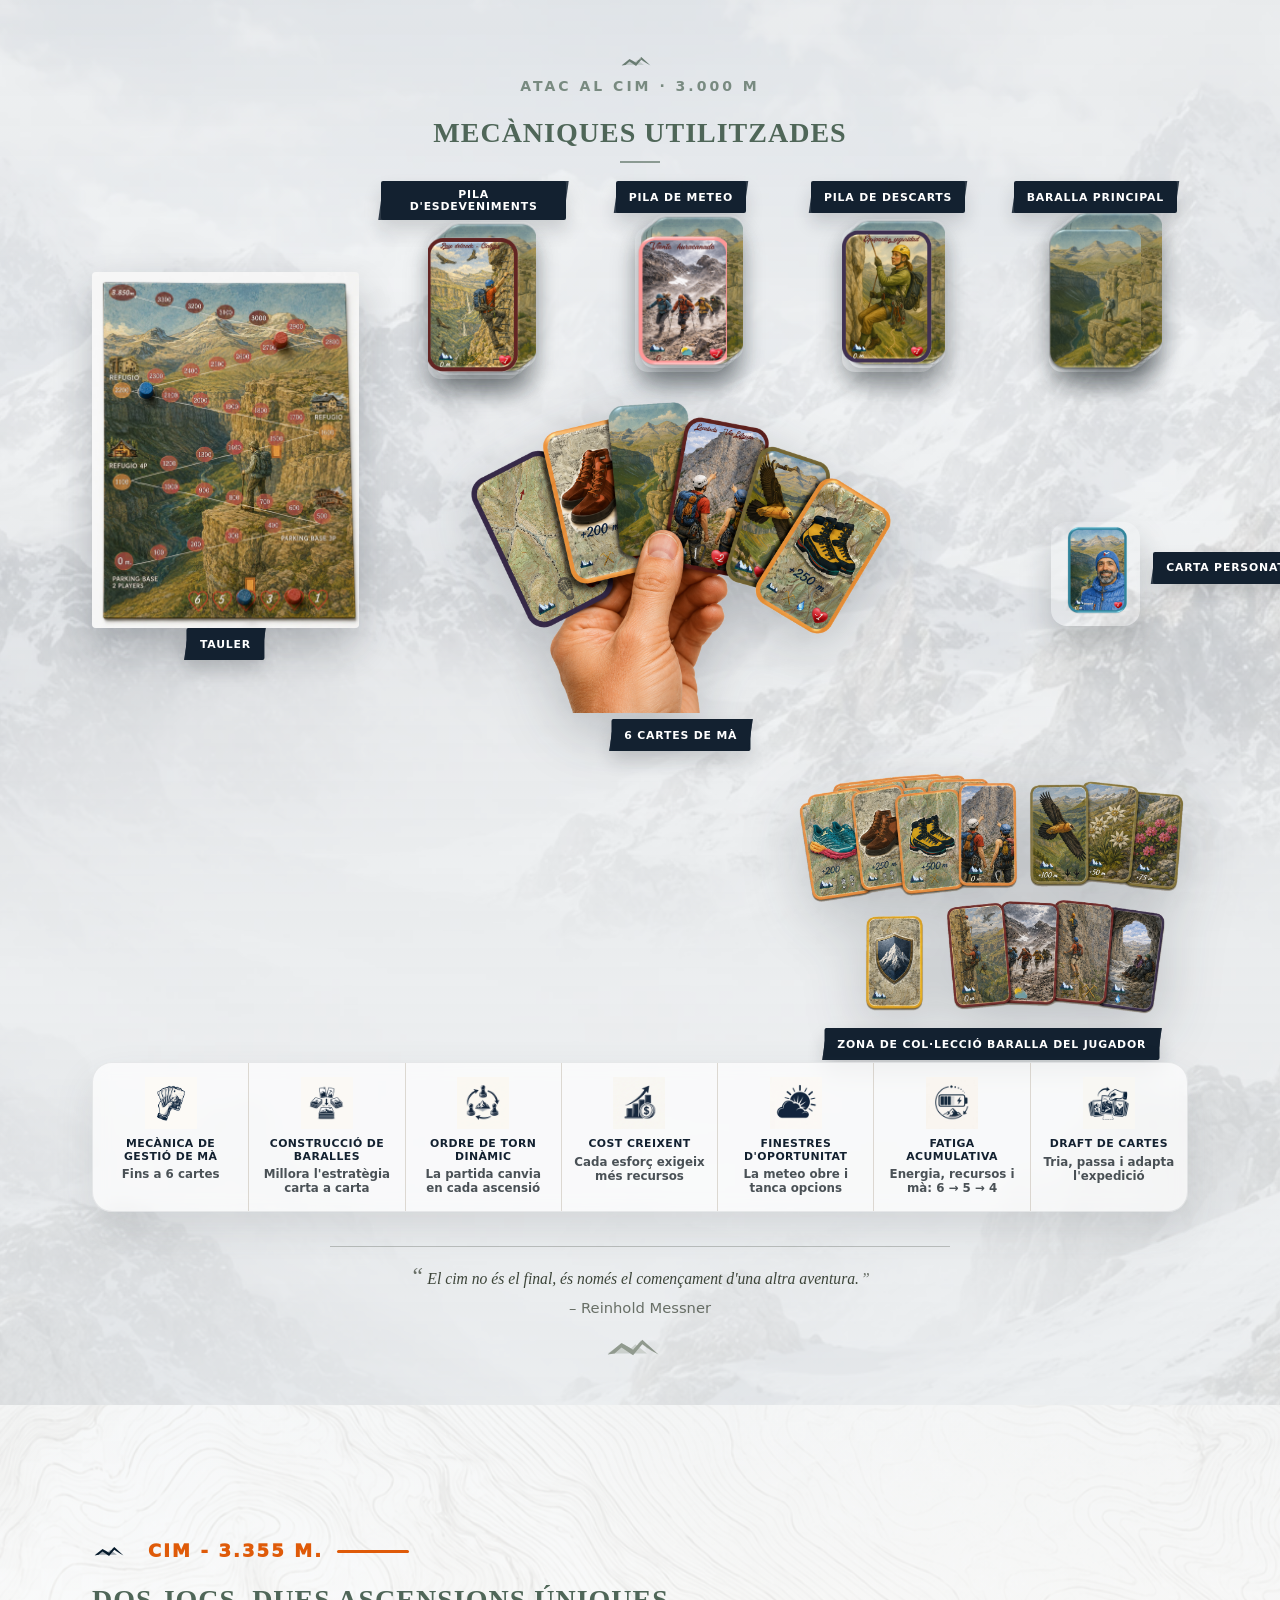
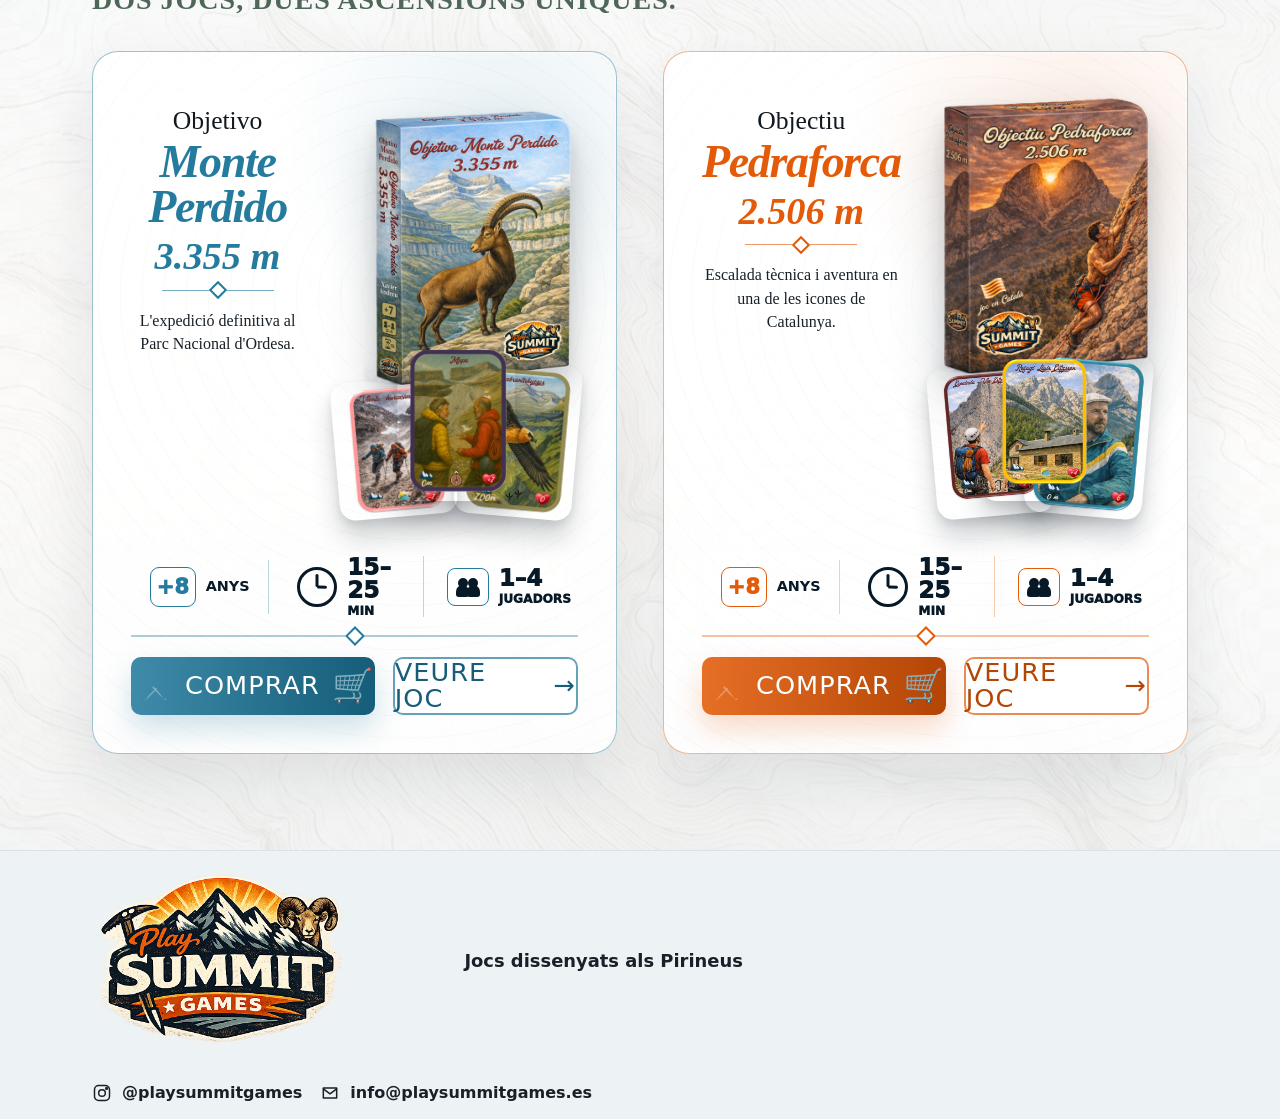
==== commit 1c39414b: "Change age display from +10 to +8 in multiple sections" ====
--- a/index.html
+++ b/index.html
@@ -158,7 +158,7 @@
 
         <div class="s7-features">
           <div class="s7-feature">
-            <span class="s7-age-box">+10</span>
+            <span class="s7-age-box">+8</span>
             <span data-i18n="buy.common.age">AÑOS</span>
           </div>
 
@@ -240,7 +240,7 @@
 
         <div class="s7-features">
           <div class="s7-feature">
-            <span class="s7-age-box">+10</span>
+            <span class="s7-age-box">+8</span>
             <span data-i18n="buy.common.age">ANYS</span>
           </div>
 
@@ -432,7 +432,7 @@
 
       <article class="s3-info-item">
         <img src="assets/s3-icon-age.webp" alt="">
-        <h3 data-i18n="features.info.age.title">+10 AÑOS</h3>
+        <h3 data-i18n="features.info.age.title">+8 AÑOS</h3>
         <p data-i18n="features.info.age.text">Aventuras desafiantes para mentes curiosas.</p>
       </article>
 
@@ -1066,7 +1066,7 @@
 
         <div class="s7-features">
           <div class="s7-feature">
-            <span class="s7-age-box">+10</span>
+            <span class="s7-age-box">+8</span>
             <span data-i18n="buy.common.age">AÑOS</span>
           </div>
 
@@ -1148,7 +1148,7 @@
 
         <div class="s7-features">
           <div class="s7-feature">
-            <span class="s7-age-box">+10</span>
+            <span class="s7-age-box">+8</span>
             <span data-i18n="buy.common.age">AÑOS</span>
           </div>
 
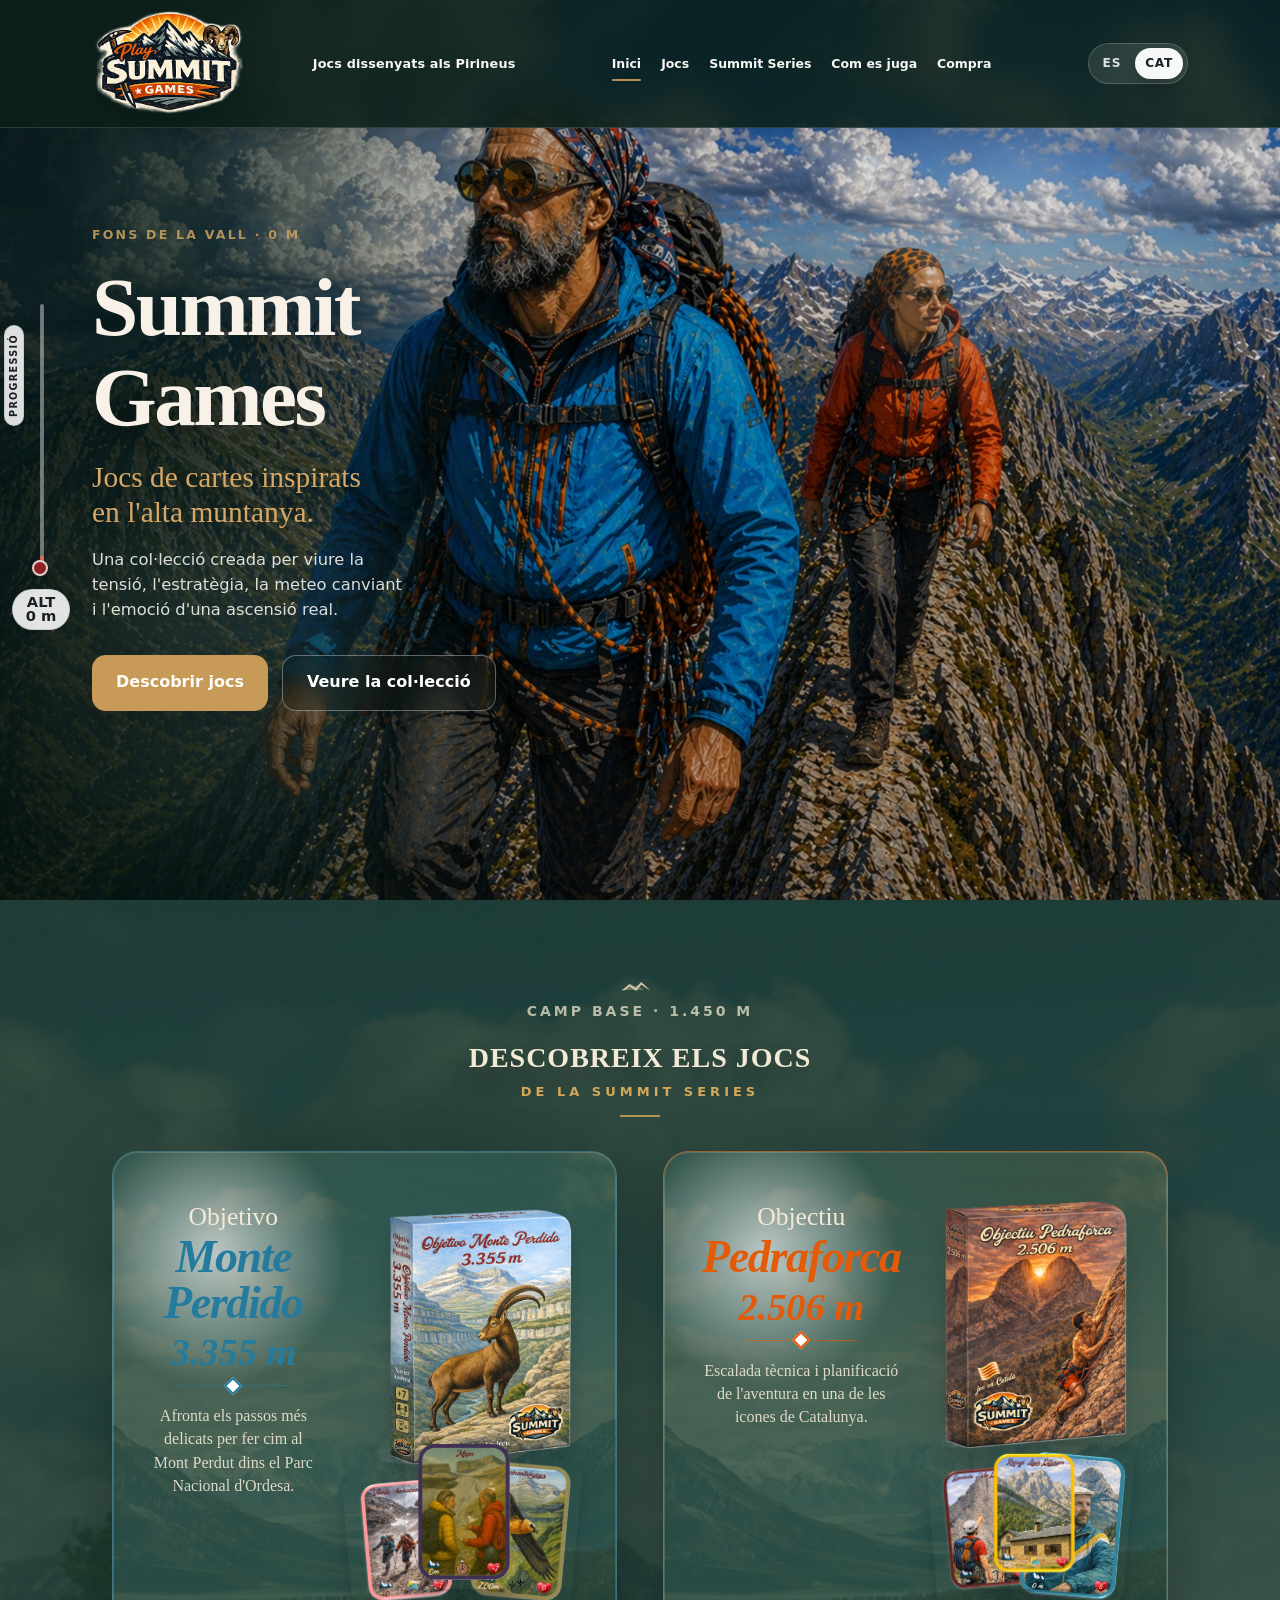
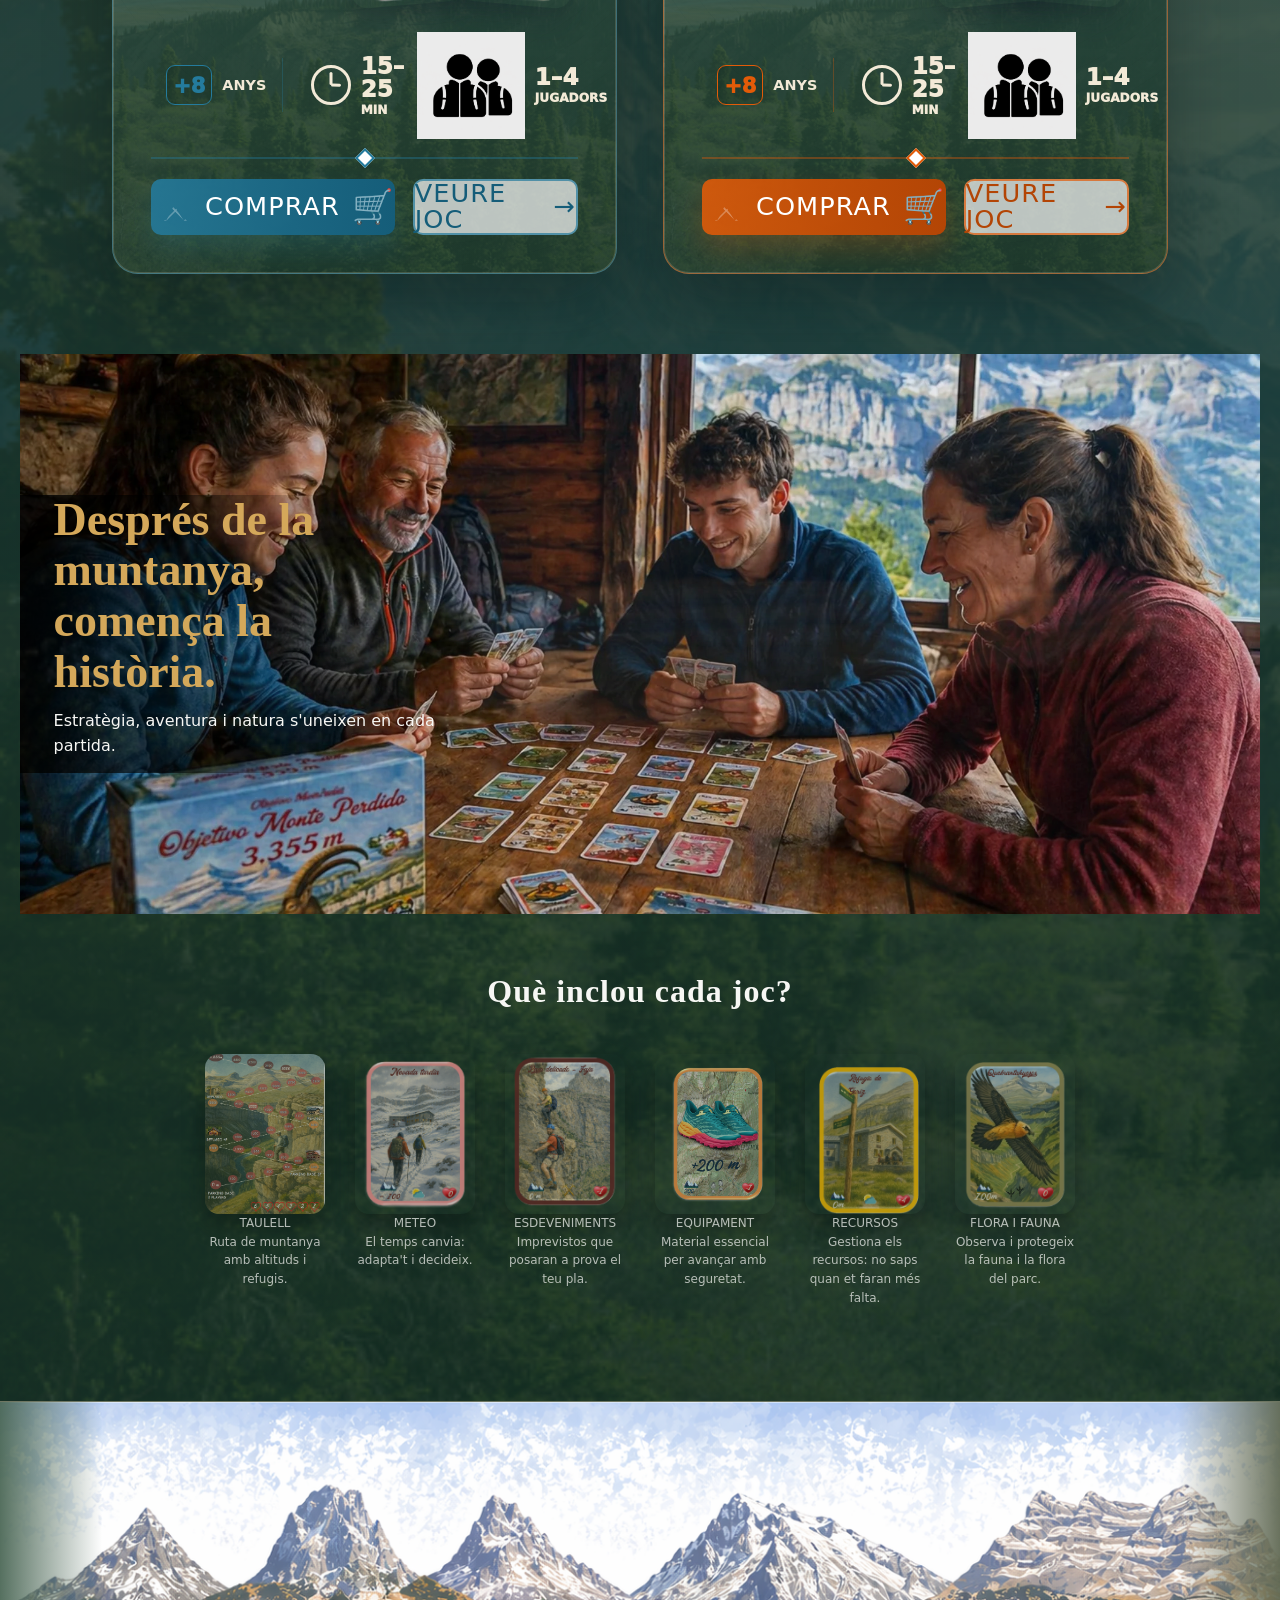
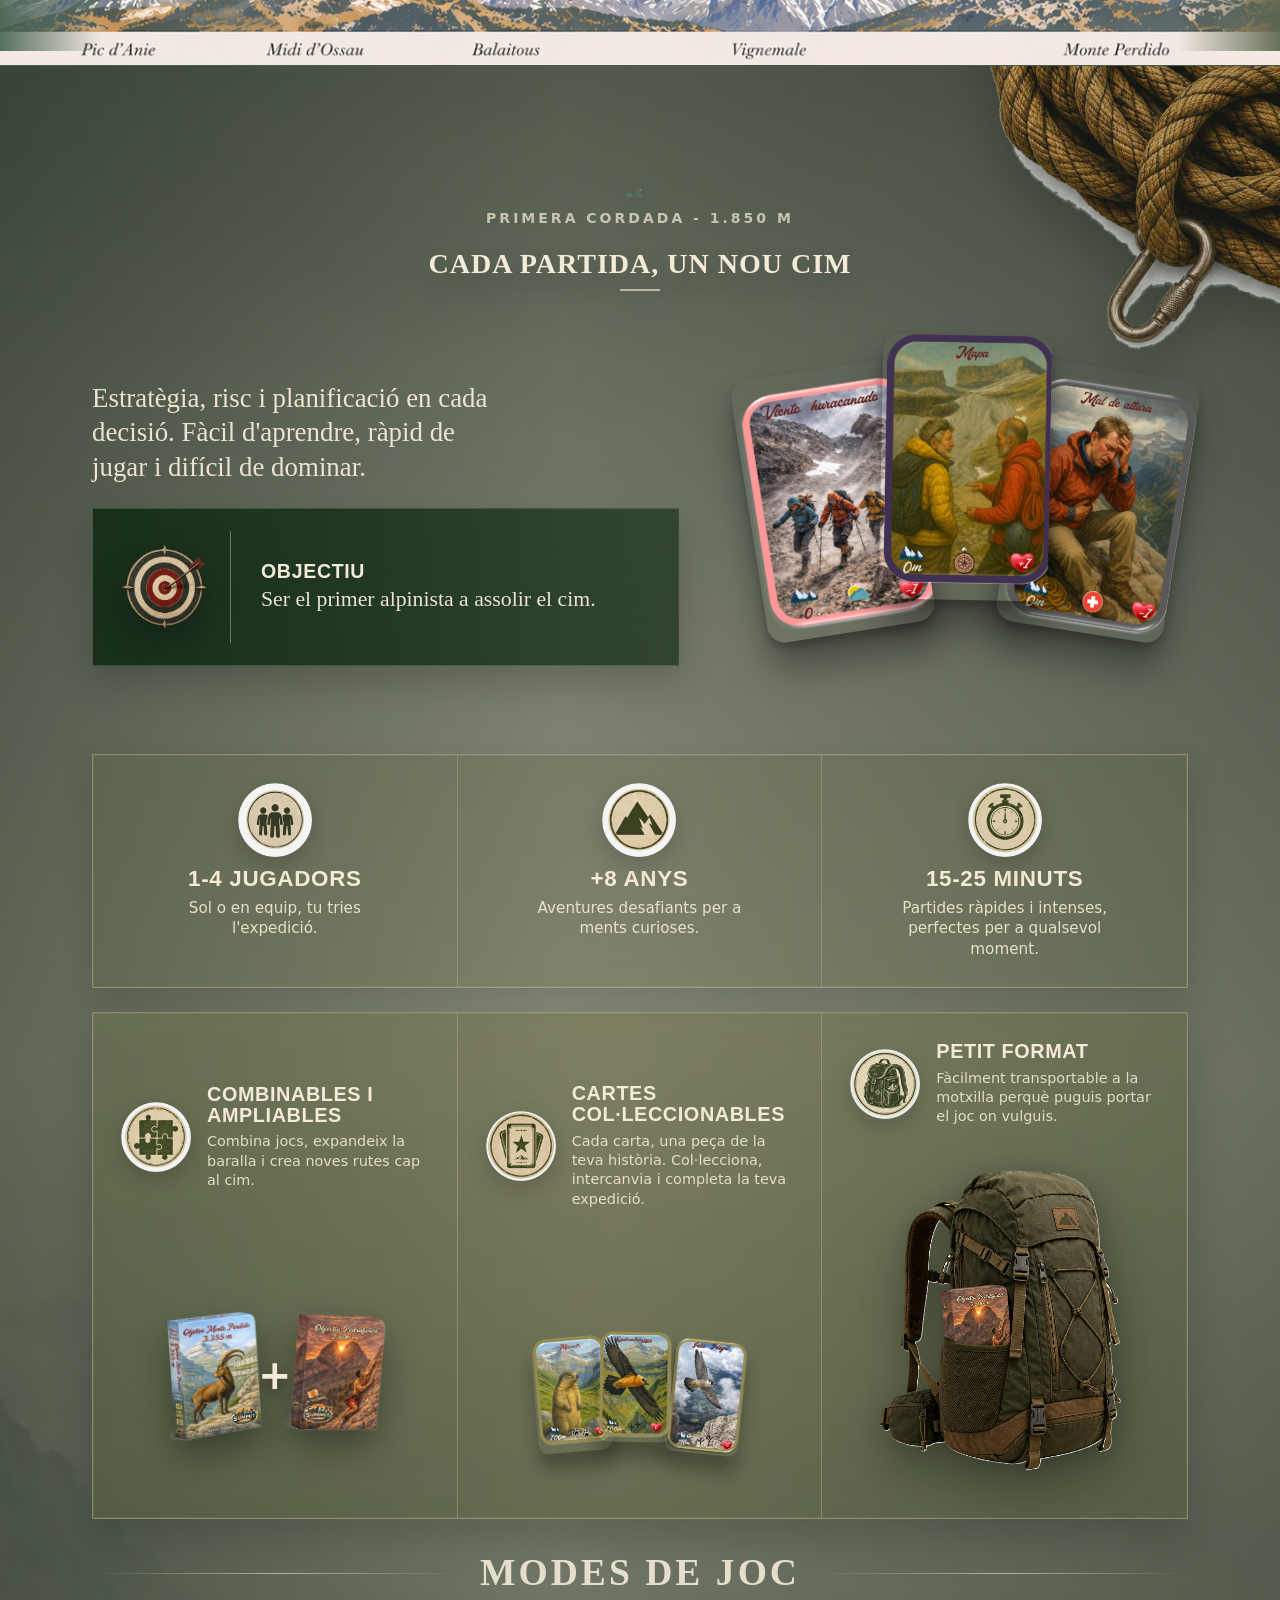
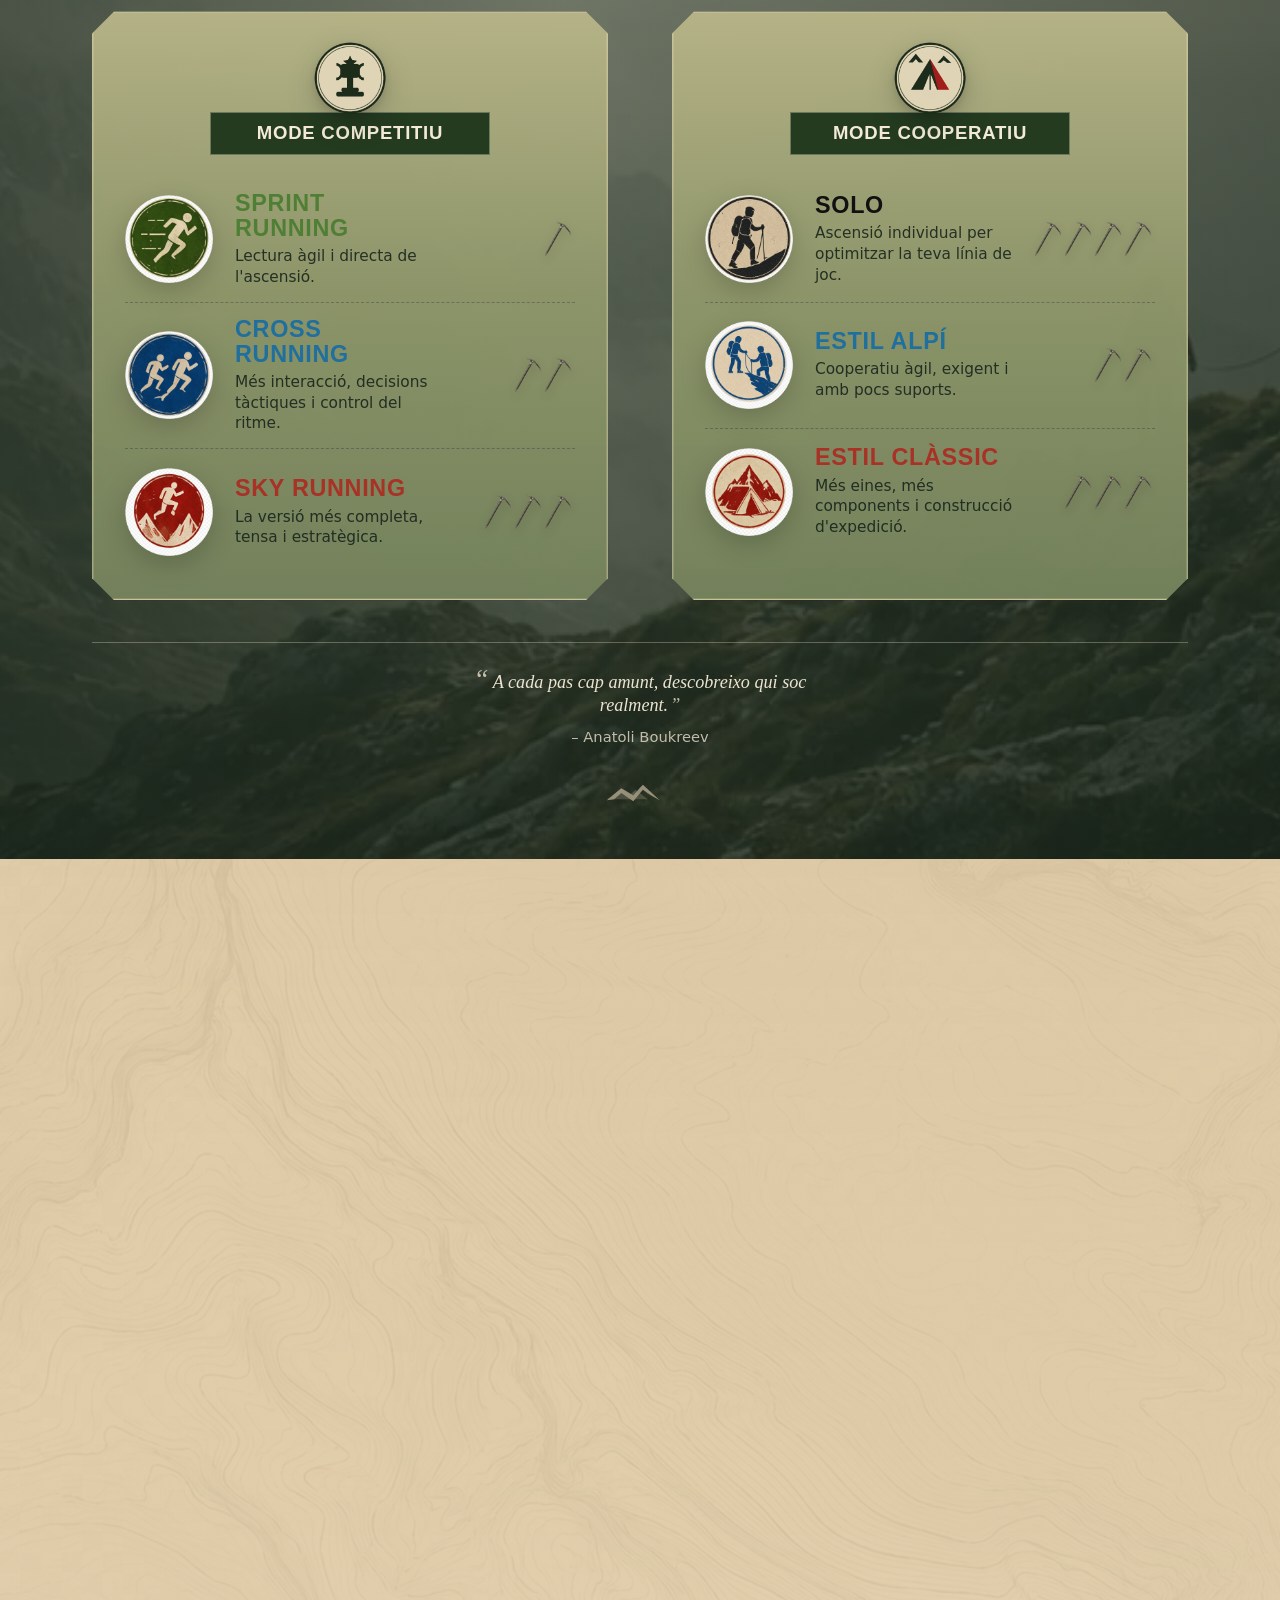
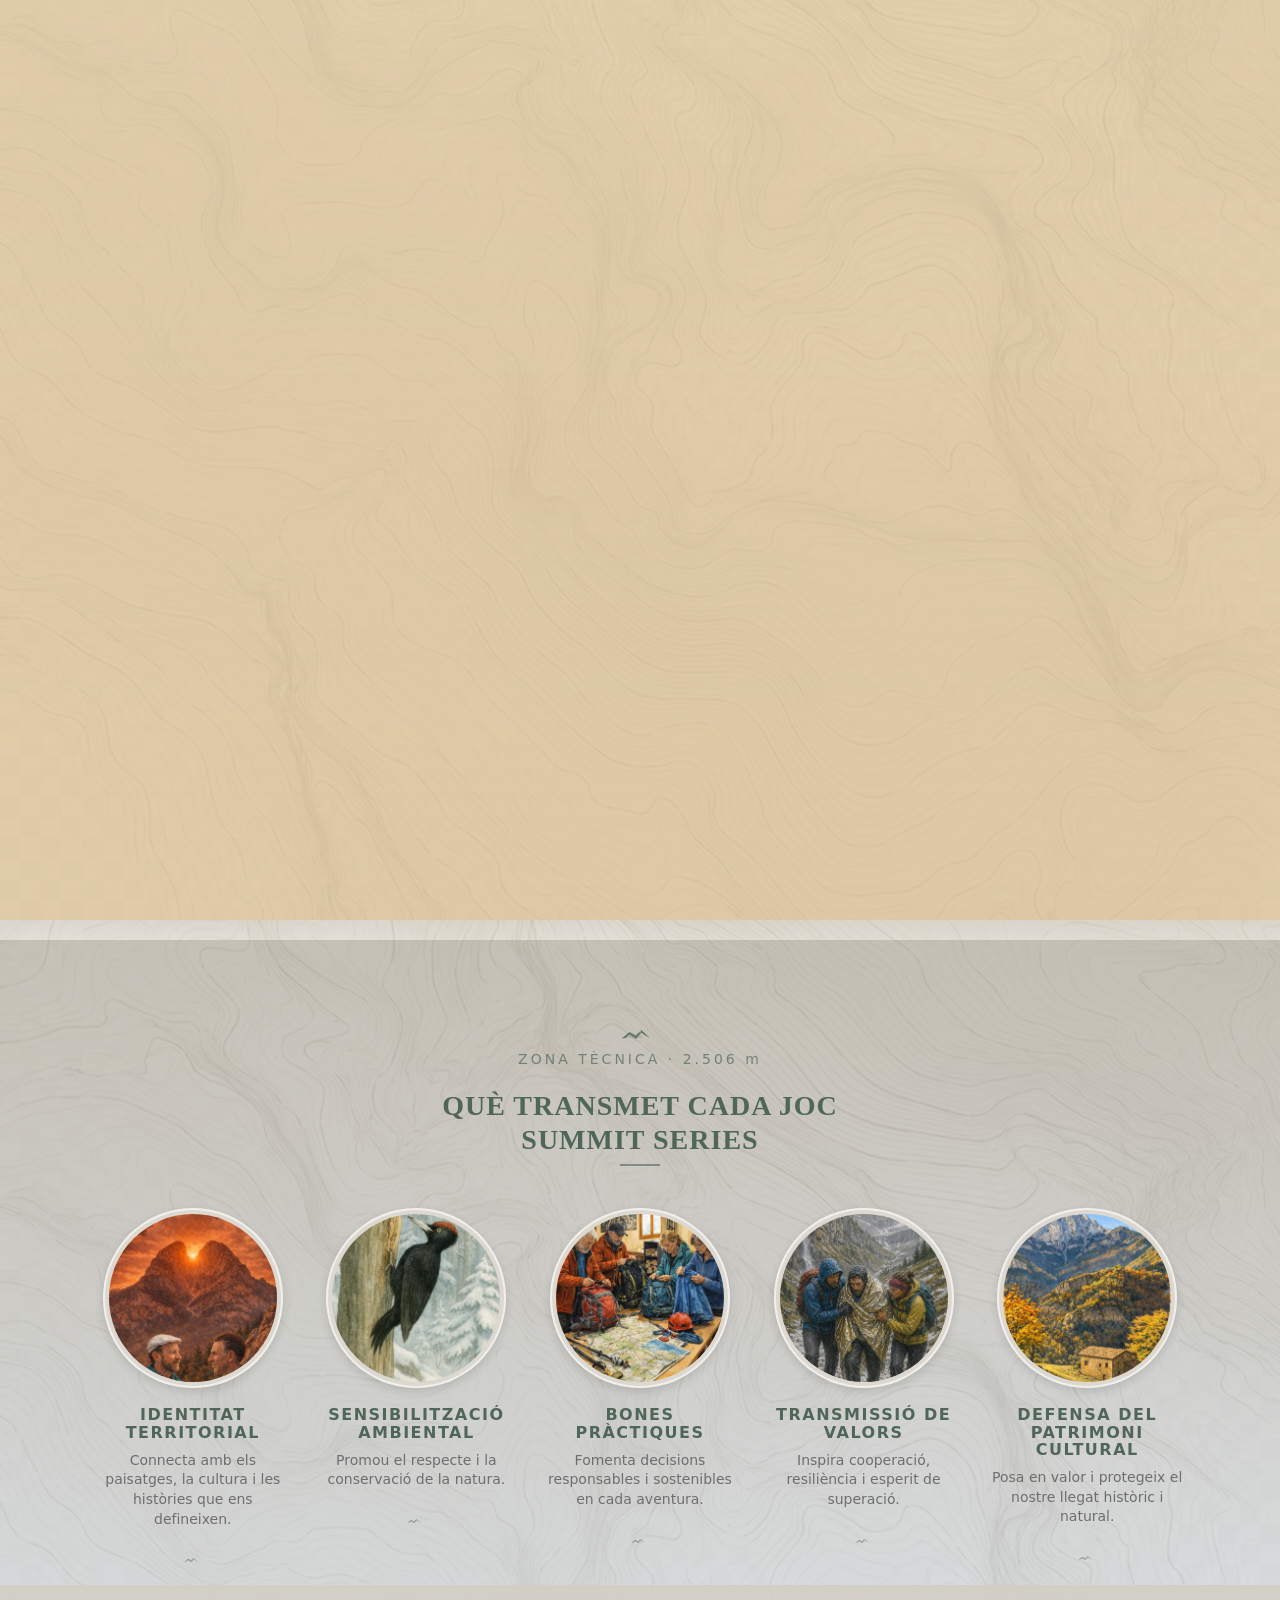
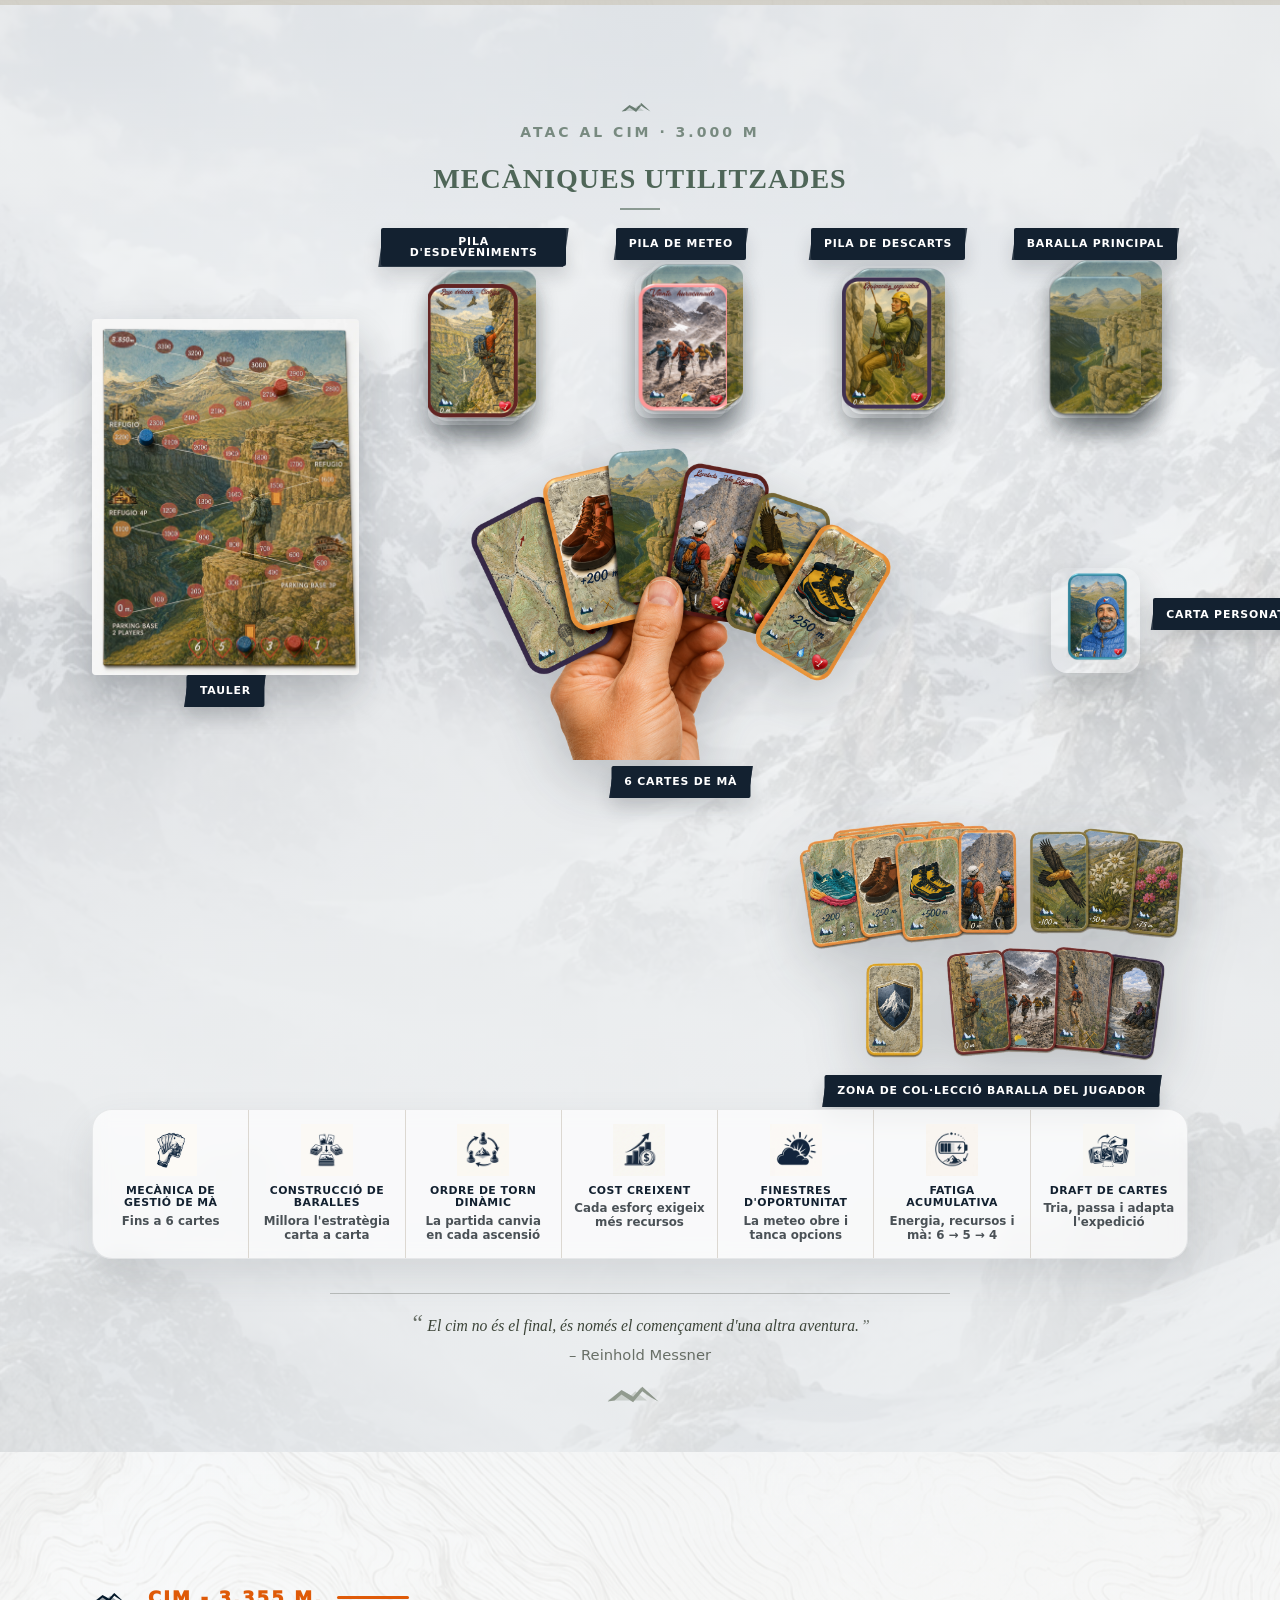
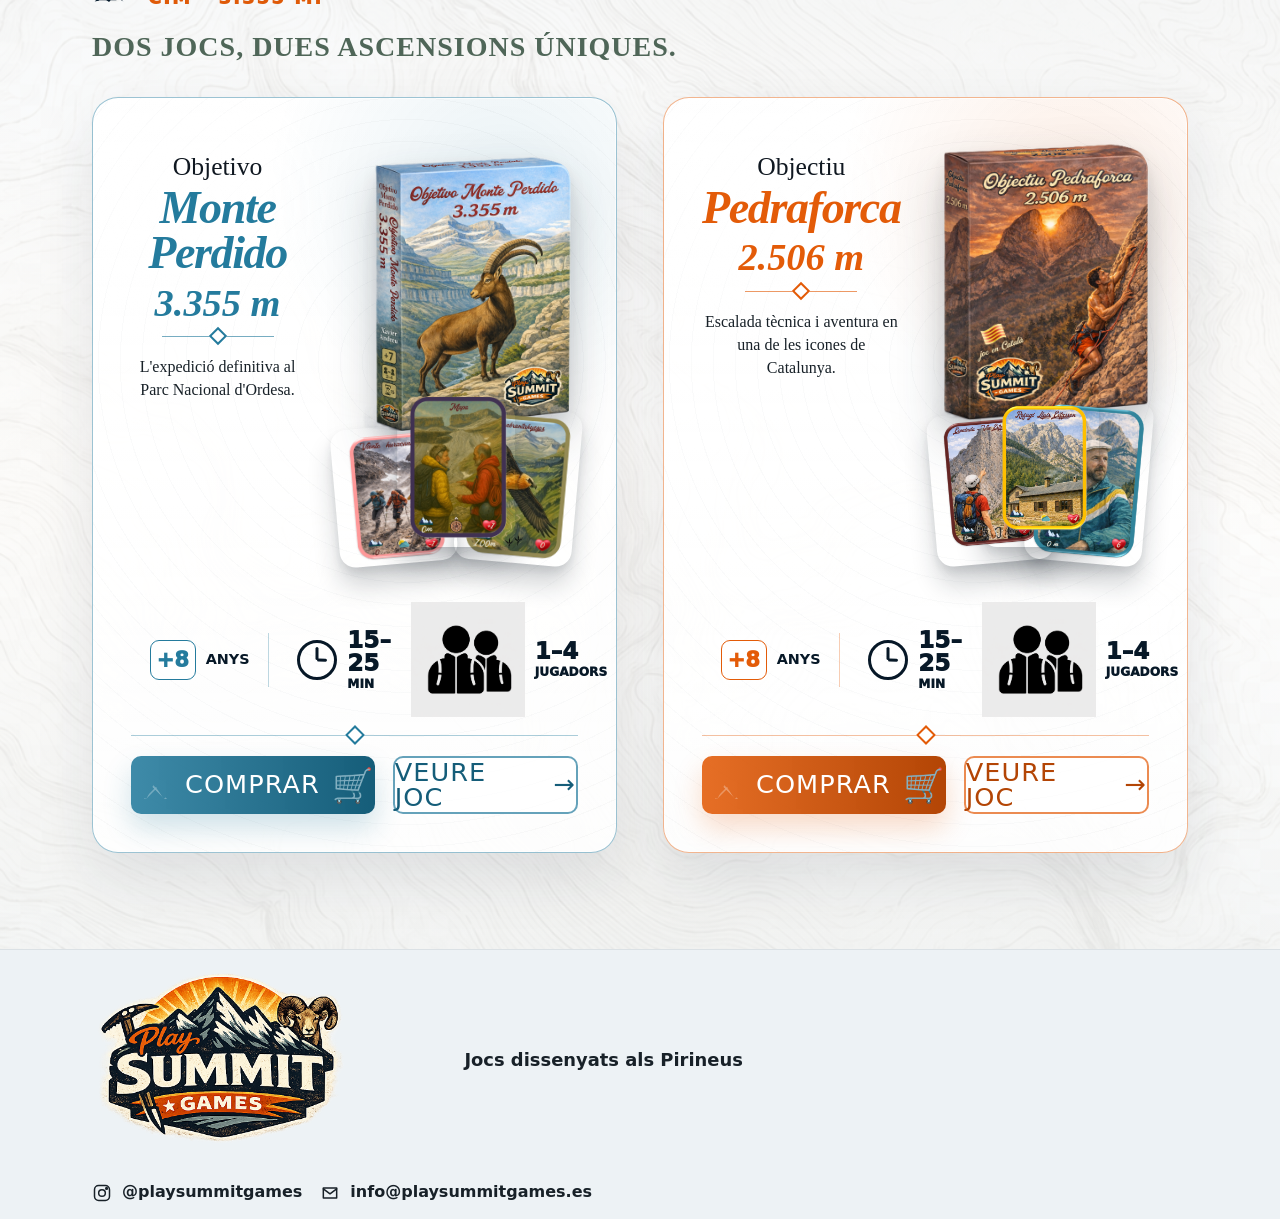
==== commit 6995e1cf: "Replace player icon spans with images" ====
--- a/index.html
+++ b/index.html
@@ -171,9 +171,12 @@
           </div>
 
           <div class="s7-feature">
-            <span class="s7-players-icon" aria-hidden="true">
-              <span></span><span></span>
-            </span>
+            <img
+            src="assets/Numero_Jugadores.png"
+            alt=""
+            class="s7-players-img"
+            aria-hidden="true"
+             >
             <span>
               <strong data-i18n="buy.common.playersMain">1–4</strong>
               <small data-i18n="buy.common.playersSub">JUGADORES</small>
@@ -253,9 +256,12 @@
           </div>
 
           <div class="s7-feature">
-            <span class="s7-players-icon" aria-hidden="true">
-              <span></span><span></span>
-            </span>
+            <img
+            src="assets/Numero_Jugadores.png"
+         alt=""
+        class="s7-players-img"
+        aria-hidden="true"
+           >
             <span>
               <strong data-i18n="buy.common.playersMain">1–4</strong>
               <small data-i18n="buy.common.playersSub">JUGADORS</small>
@@ -1079,9 +1085,12 @@
           </div>
 
           <div class="s7-feature">
-            <span class="s7-players-icon" aria-hidden="true">
-              <span></span><span></span>
-            </span>
+           <img
+            src="assets/Numero_Jugadores.png"
+            alt=""
+             class="s7-players-img"
+              aria-hidden="true"
+              >
             <span>
               <strong data-i18n="buy.common.playersMain">1–4</strong>
               <small data-i18n="buy.common.playersSub">JUGADORES</small>
@@ -1161,12 +1170,15 @@
           </div>
 
           <div class="s7-feature">
-            <span class="s7-players-icon" aria-hidden="true">
-              <span></span><span></span>
-            </span>
+            <img
+            src="assets/Numero_Jugadores.png"
+            alt=""
+            class="s7-players-img"
+            aria-hidden="true"
+             >
             <span>
               <strong data-i18n="buy.common.playersMain">1–4</strong>
-              <small data-i18n="buy.common.playersSub">JUGADORES</small>
+              <small data-i18n="buy.common.playersSub">JUGADORS</small>
             </span>
           </div>
         </div>
